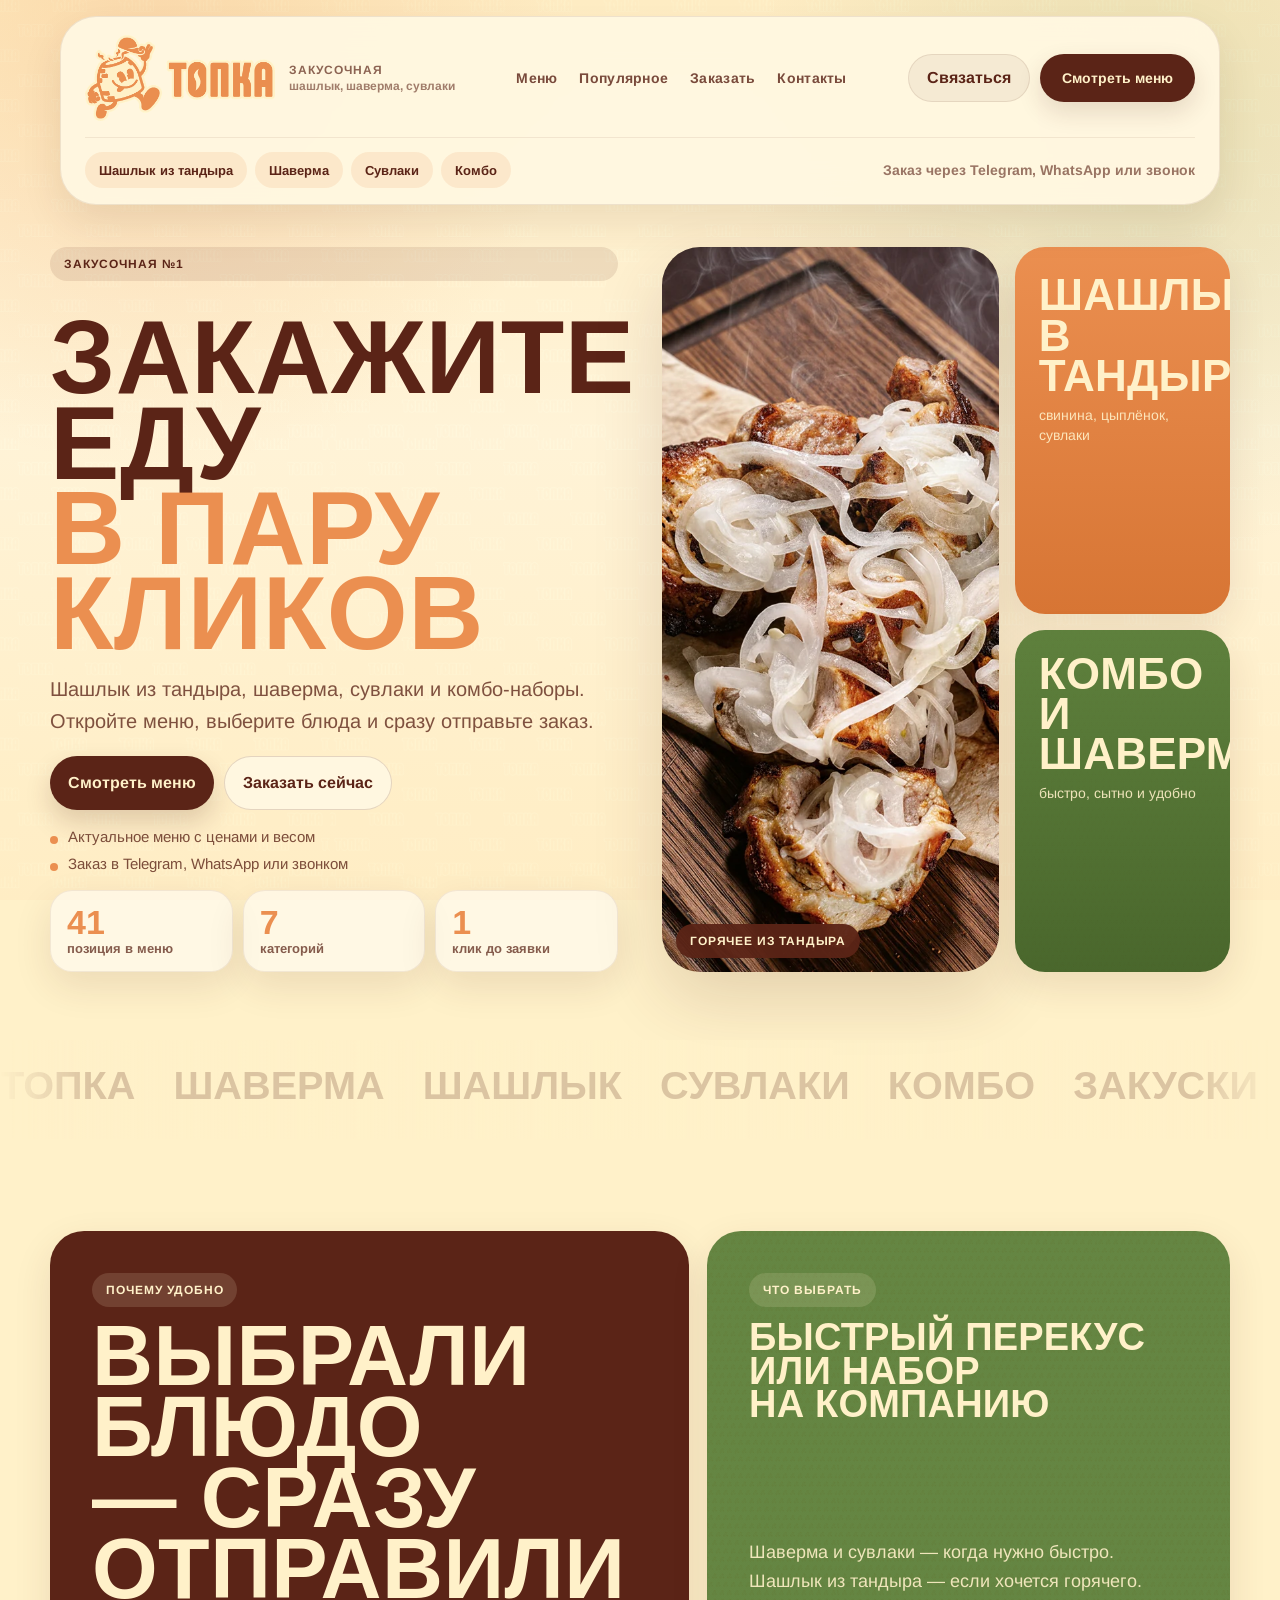
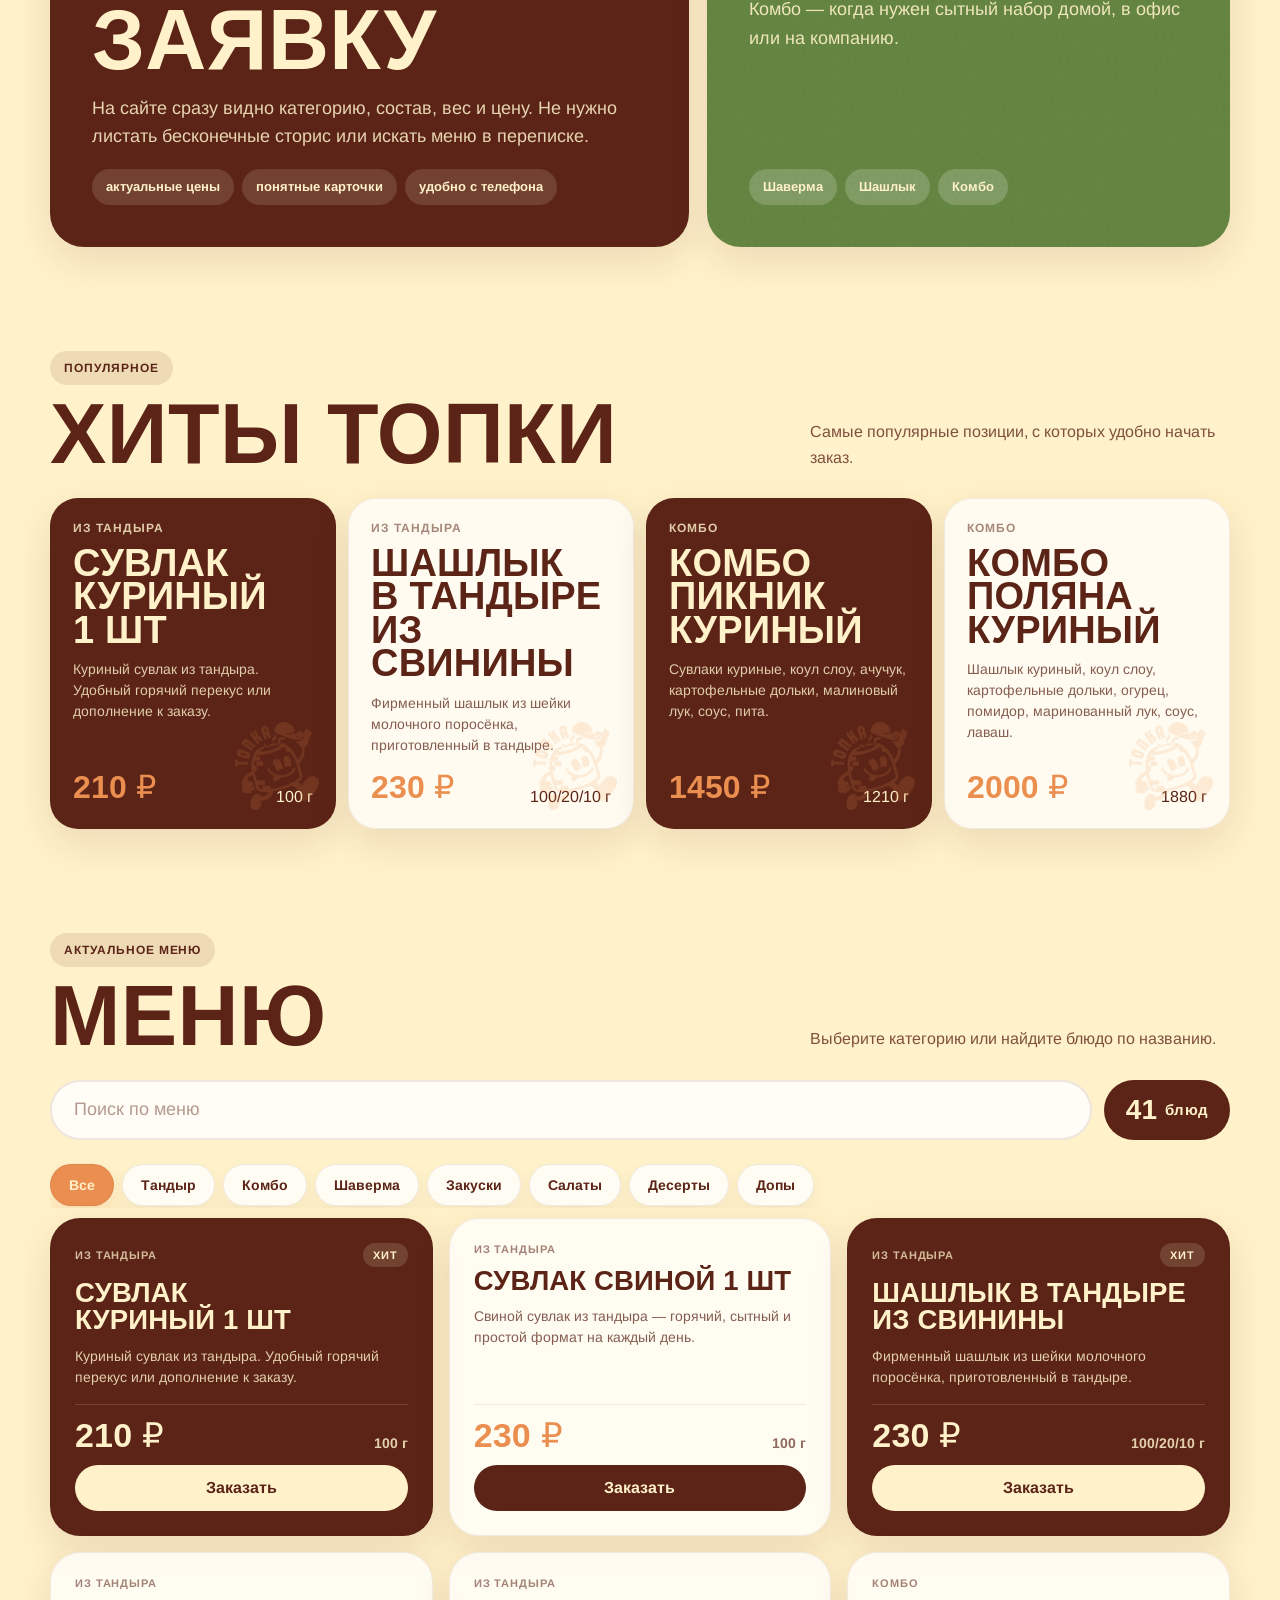
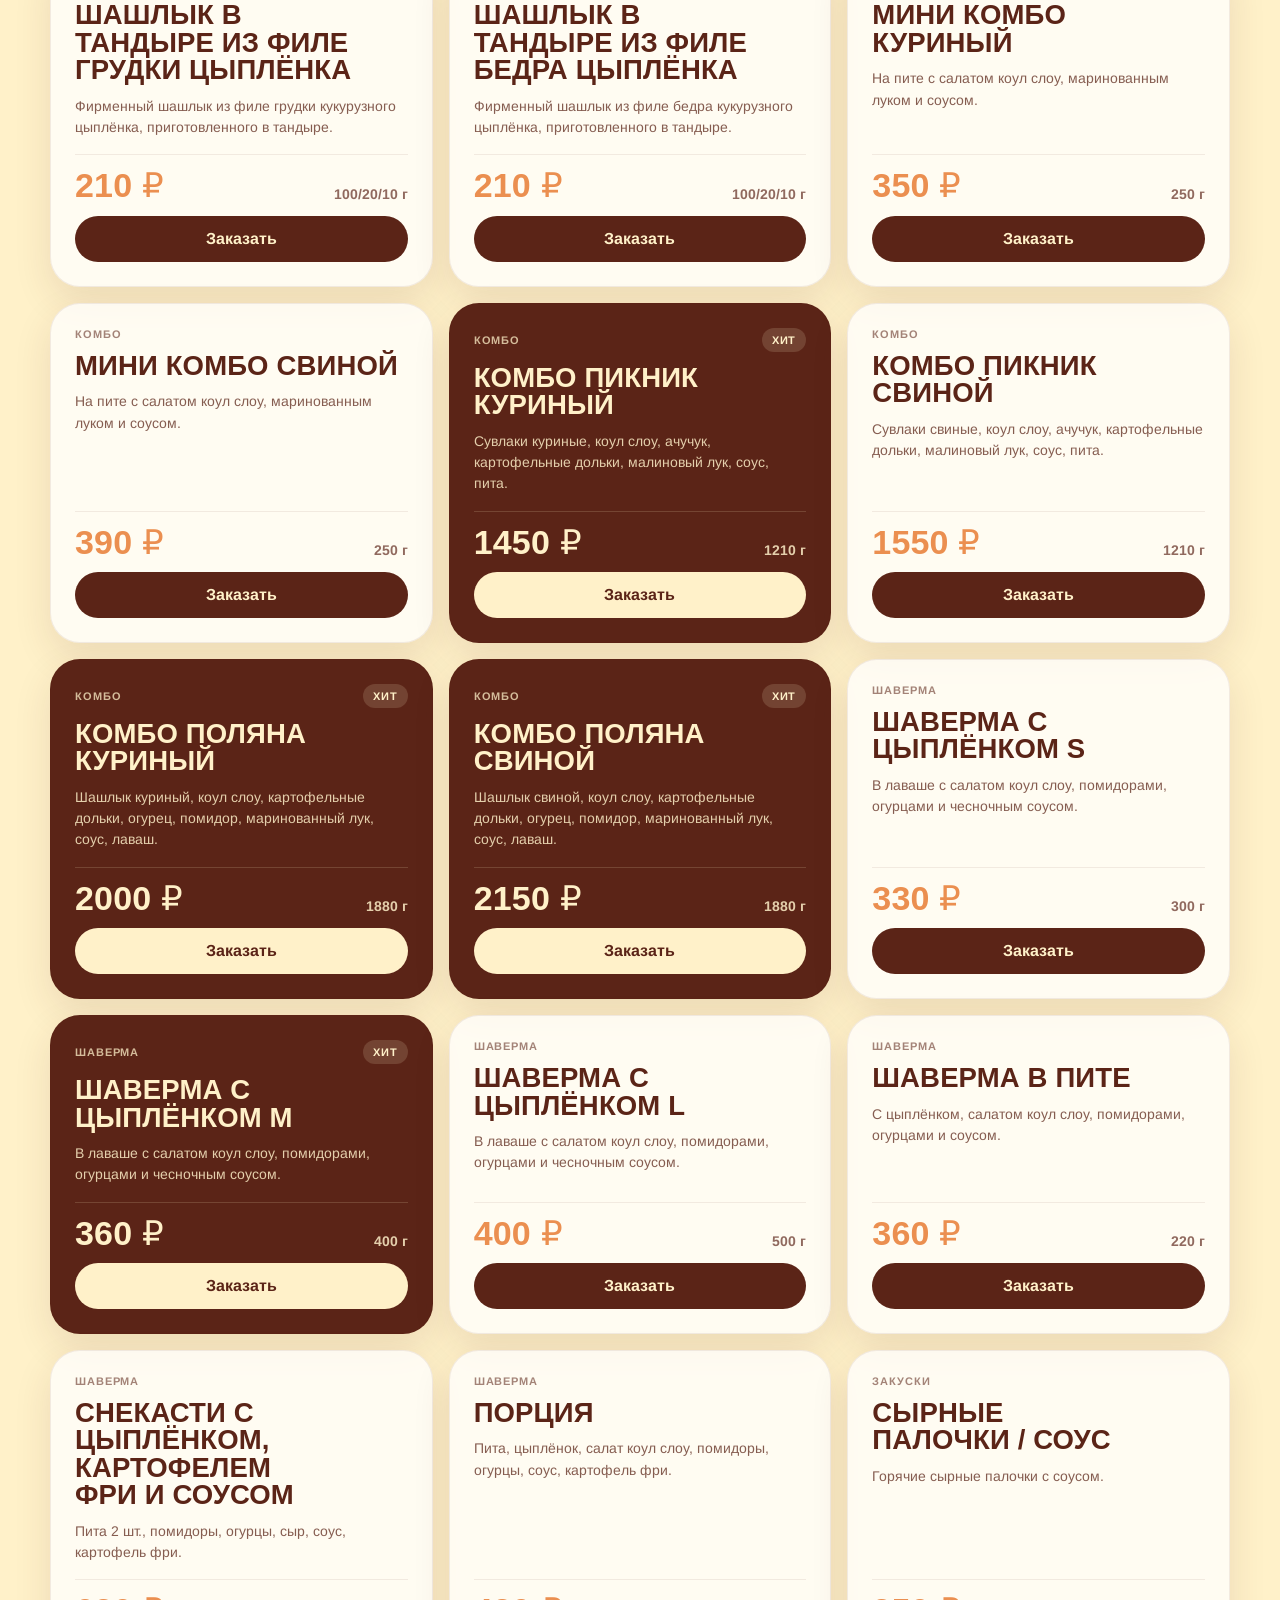
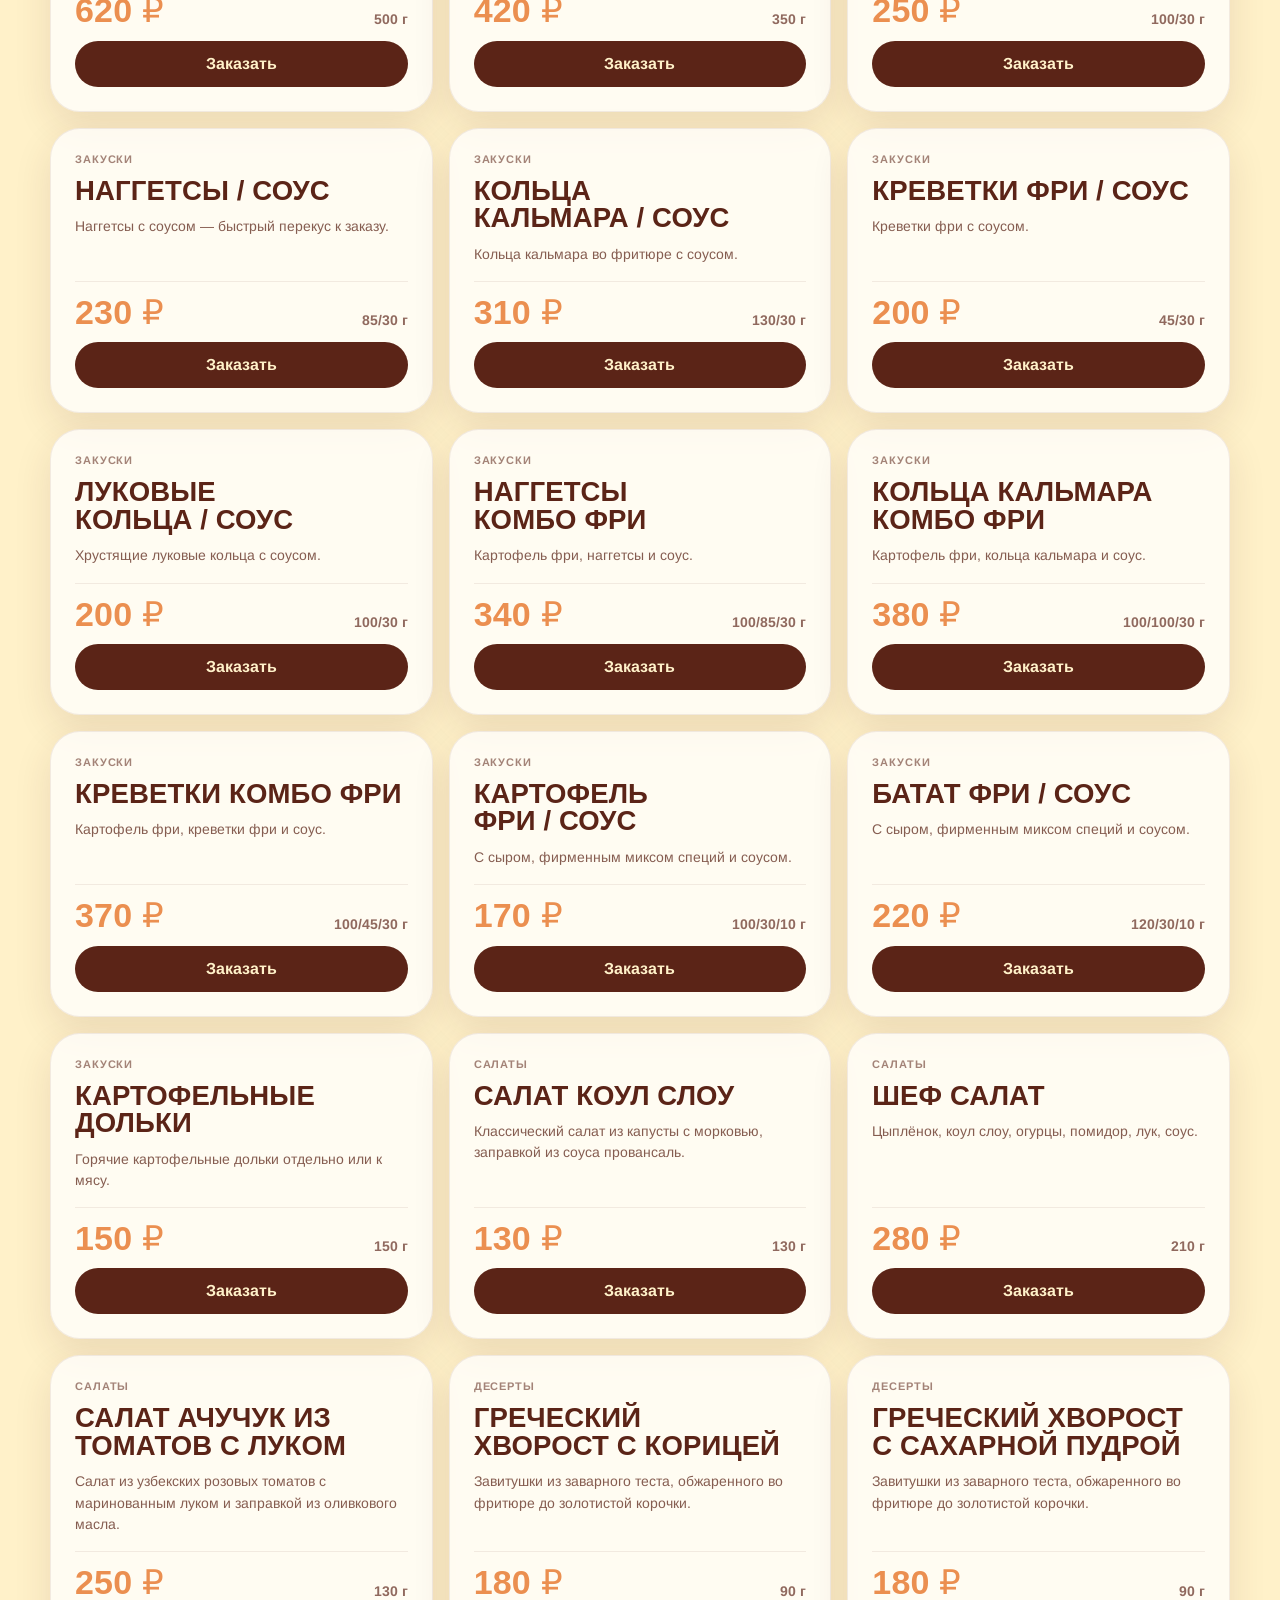
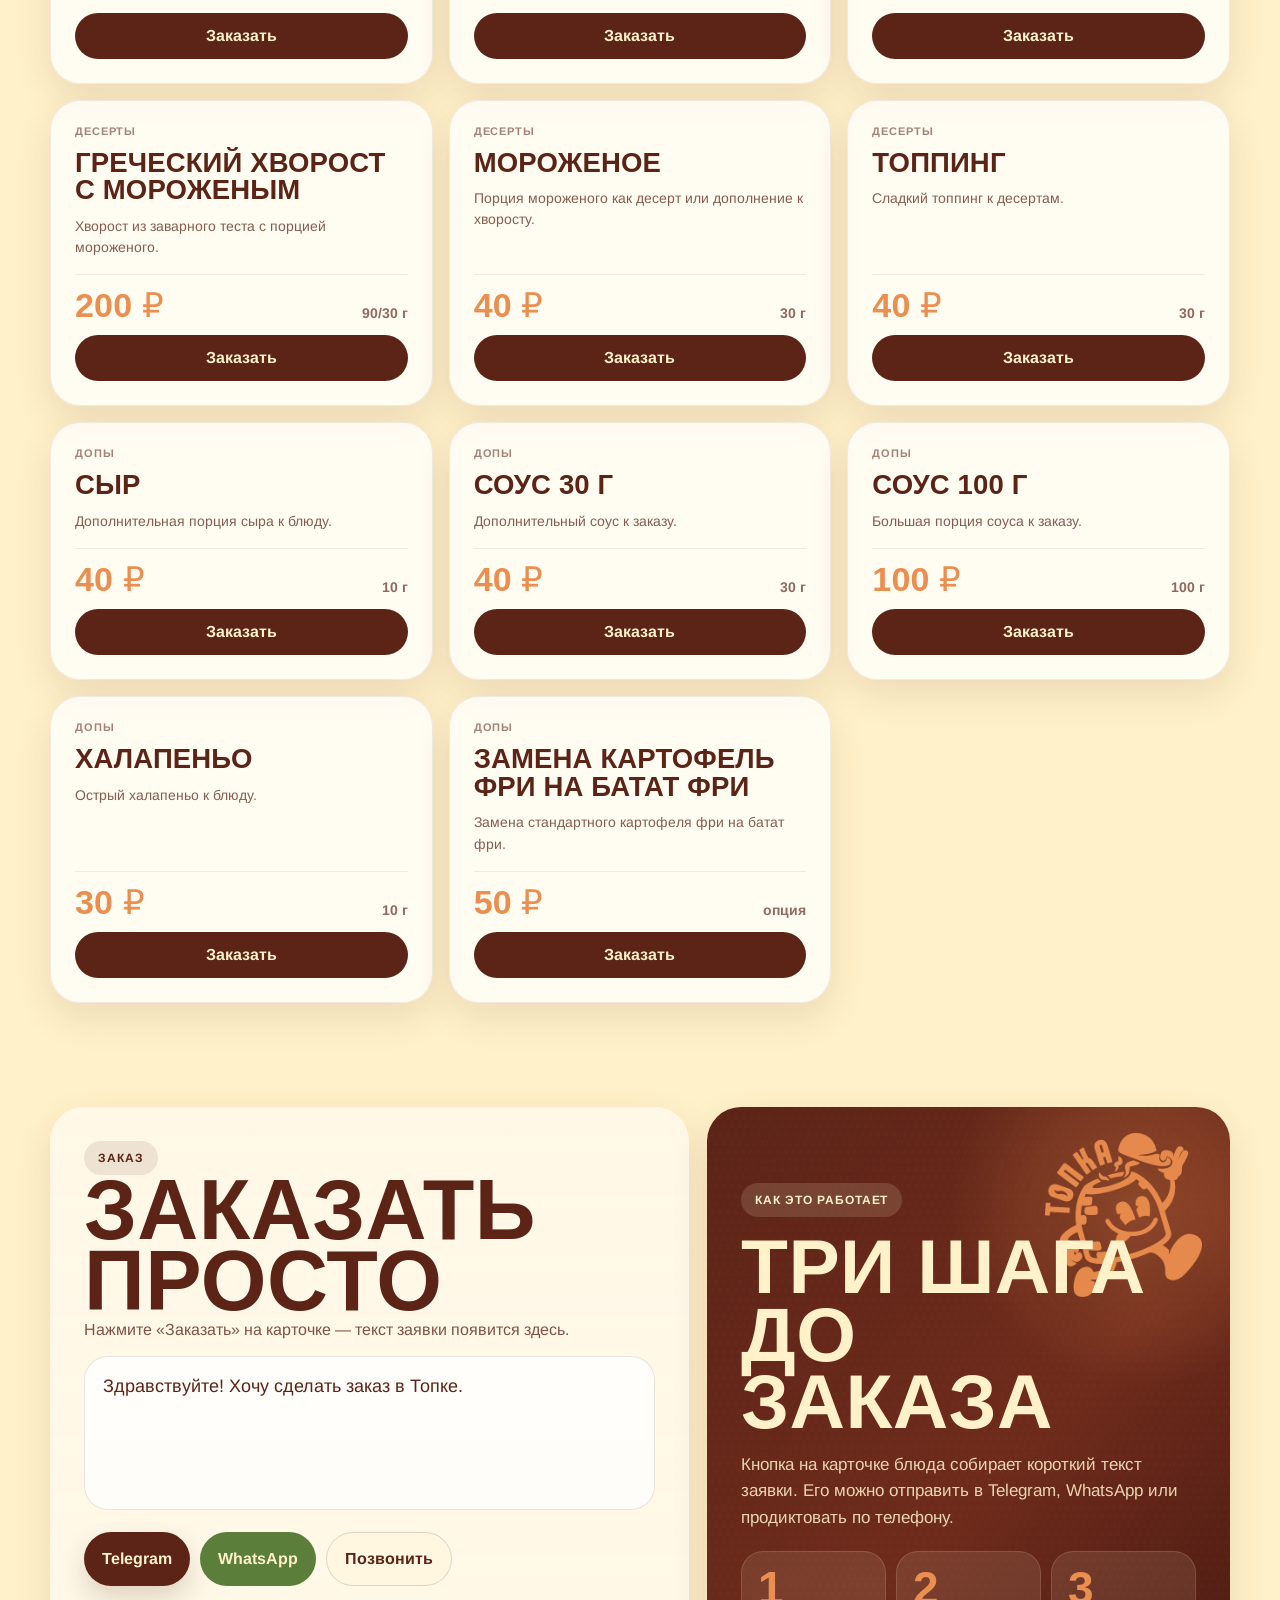
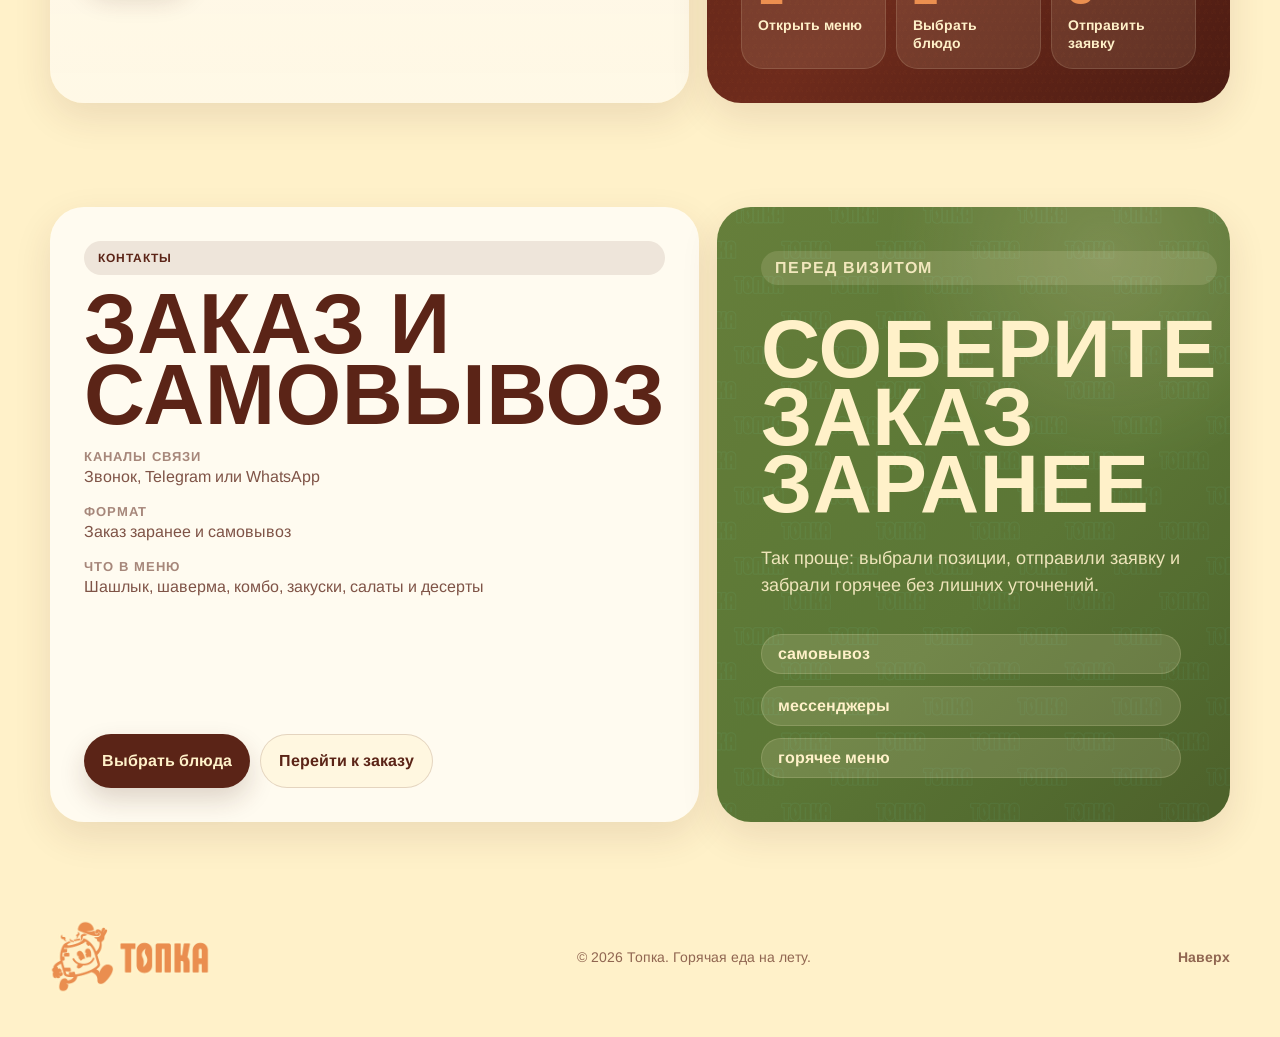
==== index.html @ d5085846 "Add files via upload" ====
<!doctype html>
<html lang="ru" class="no-js">
<head>
  <meta charset="utf-8" />
  <meta name="viewport" content="width=device-width, initial-scale=1" />
  <title>Топка — шашлык, шаверма и комбо</title>
  <meta name="description" content="Топка — закусочная с шашлыком из тандыра, сувлаками, шавермой, комбо-наборами, закусками, салатами и десертами." />
  <meta property="og:title" content="Топка — шашлык, шаверма и комбо" />
  <meta property="og:description" content="Шашлык из тандыра, сувлаки, шаверма, комбо и закуски. Смотрите меню и оформляйте заказ в пару кликов." />
  <meta property="og:image" content="assets/shashlik.webp" />
  <link rel="stylesheet" href="styles.css" />
  <script>document.documentElement.classList.replace('no-js','js');</script>
</head>
<body>
  <div class="page-bg" aria-hidden="true"></div>

  <header class="header" data-header>
    <div class="header__top">
      <a class="brand" href="#top" aria-label="Топка — на главную">
        <img src="assets/logo-horizontal.png" alt="Топка" />
        <div class="brand__meta">
          <span>закусочная</span>
          <small>шашлык, шаверма, сувлаки</small>
        </div>
      </a>
      <nav class="nav" aria-label="Основная навигация">
        <a href="#menu">Меню</a>
        <a href="#hits">Популярное</a>
        <a href="#order">Заказать</a>
        <a href="#contacts">Контакты</a>
      </nav>
      <div class="header__actions">
        <a class="header__ghost" href="#contacts">Связаться</a>
        <a class="header__cta" href="#menu">Смотреть меню</a>
      </div>
      <button class="burger" type="button" data-menu-toggle aria-label="Открыть меню">
        <span></span><span></span><span></span>
      </button>
    </div>
    <div class="header__bottom">
      <div class="header__chips" aria-label="Основные категории">
        <span>Шашлык из тандыра</span>
        <span>Шаверма</span>
        <span>Сувлаки</span>
        <span>Комбо</span>
      </div>
      <div class="header__note">Заказ через Telegram, WhatsApp или звонок</div>
    </div>
  </header>

  <main id="top">
    <section class="hero reveal">
      <div class="hero__copy">
        <span class="eyebrow">закусочная №1</span>
        <h1>Закажите еду<br><span>в пару кликов</span></h1>
        <p class="hero__lead">Шашлык из тандыра, шаверма, сувлаки и комбо-наборы. Откройте меню, выберите блюда и сразу отправьте заказ.</p>
        <div class="hero__actions">
          <a class="btn btn--dark" href="#menu">Смотреть меню</a>
          <a class="btn btn--light" href="#order">Заказать сейчас</a>
        </div>
        <ul class="hero__list" aria-label="Преимущества">
          <li>Актуальное меню с ценами и весом</li>
          <li>Заказ в Telegram, WhatsApp или звонком</li>
        </ul>
        <div class="hero__stats" aria-label="Преимущества">
          <div><b>41</b><span>позиция в меню</span></div>
          <div><b>7</b><span>категорий</span></div>
          <div><b>1</b><span>клик до заявки</span></div>
        </div>
      </div>

      <div class="hero__media" aria-hidden="true">
        <div class="hero__photo-card">
          <img src="assets/shashlik.webp" alt="Шашлык в тандыре" />
          <div class="hero__photo-badge">горячее из тандыра</div>
        </div>
        <div class="hero__mini-card hero__mini-card--orange">
          <strong>Шашлык<br>в тандыре</strong>
          <span>свинина, цыплёнок, сувлаки</span>
        </div>
        <div class="hero__mini-card hero__mini-card--green">
          <strong>Комбо<br>и шаверма</strong>
          <span>быстро, сытно и удобно</span>
        </div>
        
      </div>
    </section>

    <section class="marquee marquee--brand" aria-label="Фирменная строка">
      <div class="marquee__track">
        <span>ТОПКА</span><span>ШАВЕРМА</span><span>ШАШЛЫК</span><span>СУВЛАКИ</span><span>КОМБО</span><span>ЗАКУСКИ</span>
        <span>ТОПКА</span><span>ШАВЕРМА</span><span>ШАШЛЫК</span><span>СУВЛАКИ</span><span>КОМБО</span><span>ЗАКУСКИ</span>
        <span>ТОПКА</span><span>ШАВЕРМА</span><span>ШАШЛЫК</span><span>СУВЛАКИ</span><span>КОМБО</span><span>ЗАКУСКИ</span>
      </div>
    </section>

    <section class="section split reveal" id="about">
      <div class="panel panel--brown">
        <div>
          <span class="eyebrow eyebrow--cream">почему удобно</span>
          <h2>Выбрали блюдо — сразу отправили заявку</h2>
        </div>
        <p>На сайте сразу видно категорию, состав, вес и цену. Не нужно листать бесконечные сторис или искать меню в переписке.</p>
        <div class="mini-benefits mini-benefits--contrast">
          <span>актуальные цены</span>
          <span>понятные карточки</span>
          <span>удобно с телефона</span>
        </div>
      </div>
      <div class="panel panel--pattern">
        <div>
          <span class="eyebrow eyebrow--cream">что выбрать</span>
          <h3>Быстрый перекус или набор на компанию</h3>
        </div>
        <p>Шаверма и сувлаки — когда нужно быстро. Шашлык из тандыра — если хочется горячего. Комбо — когда нужен сытный набор домой, в офис или на компанию.</p>
        <div class="mini-benefits">
          <span>Шаверма</span>
          <span>Шашлык</span>
          <span>Комбо</span>
        </div>
      </div>
    </section>

    <section class="section hits reveal" id="hits">
      <div class="section-head">
        <div>
          <span class="eyebrow">популярное</span>
          <h2>Хиты Топки</h2>
        </div>
        <p>Самые популярные позиции, с которых удобно начать заказ.</p>
      </div>
      <div class="hit-grid" data-hit-grid>
        <div class="hit-skeleton">Загружаем хиты меню…</div>
      </div>
    </section>

    <section class="section menu-section reveal" id="menu">
      <div class="section-head section-head--menu">
        <div>
          <span class="eyebrow">актуальное меню</span>
          <h2>Меню</h2>
        </div>
        <p>Выберите категорию или найдите блюдо по названию.</p>
      </div>

      <div class="menu-tools">
        <div class="search-wrap">
          <input type="search" data-menu-search placeholder="Поиск по меню" autocomplete="off" />
        </div>
        <div class="menu-count"><span data-menu-count>0</span><small>блюд</small></div>
      </div>

      <div class="tabs-wrap">
        <div class="category-tabs" data-category-tabs aria-label="Категории меню">
          <button class="tab is-active" type="button" data-filter="all">Все</button>
        </div>
      </div>

      <div class="menu-status" data-menu-status>Меню загружается…</div>
      <div class="menu-grid" data-menu-grid></div>
    </section>

    <section class="section order reveal" id="order">
      <div class="order__content">
        <span class="eyebrow">заказ</span>
        <h2>Заказать просто</h2>
        <p data-order-text>Нажмите «Заказать» на карточке — текст заявки появится здесь.</p>
        <textarea class="order__message" data-order-message readonly>Здравствуйте! Хочу сделать заказ в Топке.</textarea>
        <div class="order__actions">
          <a class="btn btn--dark" data-tg-link href="#contacts">Telegram</a>
          <a class="btn btn--green" data-wa-link href="#contacts">WhatsApp</a>
          <a class="btn btn--light" href="#contacts">Позвонить</a>
        </div>
      </div>
      <div class="order__card order__card--new">
        <img class="order__mascot" src="assets/logo-mark.png" alt="Топка" />
        <div class="order__card-body">
          <span class="eyebrow eyebrow--cream">как это работает</span>
          <h3>Три шага<br>до заказа</h3>
          <p>Кнопка на карточке блюда собирает короткий текст заявки. Его можно отправить в Telegram, WhatsApp или продиктовать по телефону.</p>
        </div>
        <div class="order-steps">
          <div><b>1</b><span>Открыть меню</span></div>
          <div><b>2</b><span>Выбрать блюдо</span></div>
          <div><b>3</b><span>Отправить заявку</span></div>
        </div>
      </div>
    </section>

    <section class="section contacts reveal" id="contacts">
      <div class="contacts__info">
        <span class="eyebrow">контакты</span>
        <h2>Заказ и самовывоз</h2>
        <dl>
          <div><dt>Каналы связи</dt><dd>Звонок, Telegram или WhatsApp</dd></div>
          <div><dt>Формат</dt><dd>Заказ заранее и самовывоз</dd></div>
          <div><dt>Что в меню</dt><dd>Шашлык, шаверма, комбо, закуски, салаты и десерты</dd></div>
        </dl>
        <div class="contacts__buttons">
          <a class="btn btn--dark" href="#menu">Выбрать блюда</a>
          <a class="btn btn--light" href="#order">Перейти к заказу</a>
        </div>
      </div>
      <div class="map-card map-card--new">
        <img src="assets/pattern-word.png" alt="" aria-hidden="true" />
        <div class="map-card__content">
          <span class="eyebrow eyebrow--cream">перед визитом</span>
          <strong>Соберите заказ заранее</strong>
          <p>Так проще: выбрали позиции, отправили заявку и забрали горячее без лишних уточнений.</p>
          <div class="map-card__chips">
            <span>самовывоз</span>
            <span>мессенджеры</span>
            <span>горячее меню</span>
          </div>
        </div>
      </div>
    </section>
  </main>

  <footer class="footer">
    <img src="assets/logo-horizontal.png" alt="Топка" />
    <p>© 2026 Топка. Горячая еда на лету.</p>
    <a href="#top">Наверх</a>
  </footer>

  <a class="floating-order" href="#menu">Смотреть меню</a>
  <button class="scroll-top" type="button" data-scroll-top aria-label="Наверх">↑</button>

  <script src="menu-data.js"></script>
  <script src="app.js"></script>
</body>
</html>
---- styles.css ----
@font-face{
  font-family:'Phenomena';
  src:url('assets/fonts/Phenomena-Thin.ttf') format('truetype');
  font-weight:100;
  font-style:normal;
  font-display:swap;
}
@font-face{
  font-family:'Phenomena';
  src:url('assets/fonts/Phenomena-ExtraLight.ttf') format('truetype');
  font-weight:200;
  font-style:normal;
  font-display:swap;
}
@font-face{
  font-family:'Phenomena';
  src:url('assets/fonts/Phenomena-Light.ttf') format('truetype');
  font-weight:300;
  font-style:normal;
  font-display:swap;
}
@font-face{
  font-family:'Phenomena';
  src:url('assets/fonts/Phenomena-Regular.ttf') format('truetype');
  font-weight:400;
  font-style:normal;
  font-display:swap;
}
@font-face{
  font-family:'Phenomena';
  src:url('assets/fonts/Phenomena-Bold.ttf') format('truetype');
  font-weight:700;
  font-style:normal;
  font-display:swap;
}
@font-face{
  font-family:'Phenomena';
  src:url('assets/fonts/Phenomena-ExtraBold.ttf') format('truetype');
  font-weight:800;
  font-style:normal;
  font-display:swap;
}
@font-face{
  font-family:'Phenomena';
  src:url('assets/fonts/Phenomena-Black.ttf') format('truetype');
  font-weight:900;
  font-style:normal;
  font-display:swap;
}

@font-face{
  font-family:'Arimo';
  src:url('assets/fonts/Arimo-VariableFont_wght.ttf') format('truetype');
  font-weight:400 900;
  font-style:normal;
  font-display:swap;
}
@font-face{
  font-family:'Arimo';
  src:url('assets/fonts/Arimo-Italic-VariableFont_wght.ttf') format('truetype');
  font-weight:400 900;
  font-style:italic;
  font-display:swap;
}
@font-face{
  font-family:'Arimo';
  src:url('assets/fonts/Arimo-Regular.ttf') format('truetype');
  font-weight:400;
  font-style:normal;
  font-display:swap;
}
@font-face{
  font-family:'Arimo';
  src:url('assets/fonts/Arimo-Italic.ttf') format('truetype');
  font-weight:400;
  font-style:italic;
  font-display:swap;
}
@font-face{
  font-family:'Arimo';
  src:url('assets/fonts/Arimo-Medium.ttf') format('truetype');
  font-weight:500;
  font-style:normal;
  font-display:swap;
}
@font-face{
  font-family:'Arimo';
  src:url('assets/fonts/Arimo-MediumItalic.ttf') format('truetype');
  font-weight:500;
  font-style:italic;
  font-display:swap;
}
@font-face{
  font-family:'Arimo';
  src:url('assets/fonts/Arimo-SemiBold.ttf') format('truetype');
  font-weight:600;
  font-style:normal;
  font-display:swap;
}
@font-face{
  font-family:'Arimo';
  src:url('assets/fonts/Arimo-SemiBoldItalic.ttf') format('truetype');
  font-weight:600;
  font-style:italic;
  font-display:swap;
}
@font-face{
  font-family:'Arimo';
  src:url('assets/fonts/Arimo-Bold.ttf') format('truetype');
  font-weight:700 900;
  font-style:normal;
  font-display:swap;
}
@font-face{
  font-family:'Arimo';
  src:url('assets/fonts/Arimo-BoldItalic.ttf') format('truetype');
  font-weight:700 900;
  font-style:italic;
  font-display:swap;
}

:root{
  --orange:#EB8F50;
  --orange-2:#f3aa6a;
  --cream:#FFF1C9;
  --cream-2:#fff7e0;
  --beige:#EFD7A6;
  --green:#5B7E3A;
  --green-dark:#47652d;
  --brown:#5B2417;
  --brown-soft:#74301f;
  --ink:#2d140d;
  --white:#fff;
  --shadow:0 26px 70px rgba(79,35,24,.16);
  --shadow-soft:0 14px 38px rgba(79,35,24,.11);
  --radius-xl:36px;
  --radius-lg:28px;
  --radius-md:20px;
  --font-head:'Phenomena','Arial Narrow',Arial,sans-serif;
  --font-body:'Arimo',Arial,sans-serif;
  --container:min(1180px,calc(100% - 28px));
  --header-height:74px;
}


*{box-sizing:border-box}
html{scroll-behavior:smooth;scroll-padding-top:calc(var(--header-height) + 26px);-webkit-text-size-adjust:100%}
body{margin:0;min-width:320px;font-family:var(--font-body);color:var(--brown);background:var(--cream);overflow-x:hidden}
a{color:inherit;text-decoration:none}
img{display:block;max-width:100%}
button,input,textarea{font:inherit}
button{cursor:pointer}

.page-bg{position:fixed;inset:0;z-index:-3;background:radial-gradient(circle at 12% 5%,rgba(235,143,80,.22),transparent 30%),radial-gradient(circle at 90% 16%,rgba(91,126,58,.14),transparent 30%),linear-gradient(180deg,var(--cream),#fff7dd 48%,var(--cream))}
.page-bg:after{content:"";position:absolute;inset:0;background:url('assets/pattern-word.png') top center/620px auto;opacity:.04}

*{scrollbar-width:thin;scrollbar-color:rgba(91,36,23,.25) transparent}
*::-webkit-scrollbar{height:8px;width:8px}
*::-webkit-scrollbar-thumb{background:rgba(91,36,23,.22);border-radius:999px}

.header,.hero,.section,.marquee{width:var(--container);margin:0 auto}
.section{padding:56px 0}.section + .section{padding-top:34px}
.js .reveal{opacity:0;transform:translateY(18px);transition:opacity .55s ease,transform .55s ease}.js .reveal.is-visible{opacity:1;transform:none}

.eyebrow{display:inline-flex;align-items:center;min-height:34px;padding:0 14px;border-radius:999px;background:rgba(91,36,23,.10);font-size:12px;font-weight:900;text-transform:uppercase;letter-spacing:.08em;color:var(--brown)}
.eyebrow--cream{background:rgba(255,241,201,.14);color:var(--cream)}
h1,h2,h3{margin:0;font-family:var(--font-head);line-height:.94;letter-spacing:-.02em;text-transform:uppercase;text-wrap:balance}
h1{margin-top:16px;font-size:clamp(46px,14vw,76px);color:var(--brown)}
h1 span{color:var(--orange)}
h2{font-size:clamp(38px,12vw,62px)}
h3{font-size:clamp(26px,8vw,38px)}
p{line-height:1.58;margin:0}.hero__lead,.section-head p,.panel p,.order p,.contacts dd{font-size:16px;color:rgba(91,36,23,.78)}

.header{position:sticky;top:10px;z-index:70;min-height:68px;margin-top:12px;padding:10px 12px 10px 16px;display:flex;align-items:center;gap:14px;border:1px solid rgba(91,36,23,.12);border-radius:999px;background:rgba(255,247,224,.96);backdrop-filter:blur(18px);box-shadow:0 16px 44px rgba(79,35,24,.10)}
.brand{width:144px;flex:0 0 auto}.brand img{width:100%}
.nav,.header__cta{display:none}
.burger{display:block;width:46px;height:46px;margin-left:auto;border:0;border-radius:50%;background:var(--brown);padding:13px}.burger span{display:block;height:2px;margin:5px 0;background:var(--cream);border-radius:8px;transition:.2s ease}
.header.is-open{border-radius:26px;align-items:flex-start;flex-wrap:wrap;padding-bottom:14px}.header.is-open .nav{display:grid;order:3;width:100%;padding:8px 2px 4px;gap:8px}.header.is-open .nav a{font-size:16px;font-weight:900;padding:8px 10px;border-radius:12px}.header.is-open .header__cta{display:flex;order:2;width:100%;justify-content:center}

.hero{display:grid;grid-template-columns:1fr;gap:24px;align-items:center;padding:40px 0 44px}
.hero__copy{display:flex;flex-direction:column;gap:18px}
.hero__lead{max-width:640px;font-size:18px}
.hero__actions{display:grid;grid-template-columns:1fr;gap:10px}
.btn{display:inline-flex;align-items:center;justify-content:center;min-height:54px;padding:15px 18px;border-radius:999px;font-weight:900;text-align:center;transition:transform .18s ease,box-shadow .18s ease,background .18s ease}.btn:hover{transform:translateY(-2px)}
.btn--dark{background:var(--brown);color:var(--cream);box-shadow:0 12px 26px rgba(79,35,24,.18)}.btn--light{background:var(--cream-2);color:var(--brown);border:1px solid rgba(91,36,23,.16)}.btn--green{background:var(--green);color:var(--cream)}
.hero__list{display:grid;gap:10px;padding:0;margin:0;list-style:none;max-width:520px}.hero__list li{position:relative;padding-left:18px;font-size:15px;color:rgba(91,36,23,.8)}.hero__list li:before{content:"";position:absolute;left:0;top:.55em;width:8px;height:8px;border-radius:50%;background:var(--orange)}
.hero__stats{display:grid;grid-template-columns:1fr;gap:10px;max-width:760px}.hero__stats div{display:flex;align-items:center;gap:12px;padding:14px 16px;border-radius:22px;background:rgba(255,255,255,.5);border:1px solid rgba(91,36,23,.08);box-shadow:var(--shadow-soft)}.hero__stats b{display:block;font-family:var(--font-head);font-size:34px;line-height:1;color:var(--orange)}.hero__stats span{font-size:13px;font-weight:900;color:rgba(91,36,23,.74)}

.hero__media{position:relative;display:grid;gap:12px;align-self:stretch}
.hero__photo-card{position:relative;overflow:hidden;border-radius:32px;box-shadow:var(--shadow);background:#d8c29f}
.hero__photo-card img{width:100%;height:320px;object-fit:cover}
.hero__photo-badge{position:absolute;left:14px;bottom:14px;padding:10px 14px;border-radius:999px;background:rgba(91,36,23,.95);color:var(--cream);font-size:12px;font-weight:900;letter-spacing:.07em;text-transform:uppercase}
.hero__mini-card{padding:18px 18px 16px;border-radius:26px;color:var(--cream);box-shadow:var(--shadow-soft);position:relative;overflow:hidden}
.hero__mini-card strong{display:block;font-family:var(--font-head);font-size:34px;line-height:.92;letter-spacing:-.015em;text-transform:uppercase;margin-bottom:8px}
.hero__mini-card span{display:block;font-size:14px;line-height:1.45;color:rgba(255,241,201,.9)}
.hero__mini-card--orange{background:linear-gradient(180deg,var(--orange),#d77534)}
.hero__mini-card--orange:after{content:'';position:absolute;right:14px;top:14px;width:88px;height:88px;border-radius:24px;background:rgba(255,241,201,.9);background-image:url('assets/logo-mark.png');background-repeat:no-repeat;background-position:center;background-size:72px auto;opacity:.95}
.hero__mini-card--green{background:linear-gradient(180deg,var(--green),var(--green-dark));background-image:linear-gradient(180deg,rgba(91,126,58,.98),rgba(70,100,41,.98)),url('assets/pattern-mascot.png');background-size:auto,110px auto;background-blend-mode:normal,soft-light}

.marquee{overflow:hidden;padding:6px 0 8px}.marquee--soft{mask-image:linear-gradient(90deg,transparent 0,black 8%,black 92%,transparent 100%)}.marquee__track{display:flex;gap:26px;min-width:max-content;animation:marquee 28s linear infinite}.marquee span{font-family:var(--font-head);font-size:24px;text-transform:uppercase;color:rgba(91,36,23,.20)}@keyframes marquee{from{transform:translateX(0)}to{transform:translateX(-50%)}}

.split,.order,.contacts{display:grid;gap:14px}.panel,.order__content,.order__card,.contacts__info,.map-card{padding:26px;border-radius:30px;box-shadow:var(--shadow-soft)}
.panel{display:flex;flex-direction:column;justify-content:space-between;gap:18px}.panel h2,.panel h3{margin-top:14px}
.panel--brown{background:var(--brown);color:var(--cream)}.panel--brown p{color:rgba(255,241,201,.86)}
.panel--pattern{background:linear-gradient(180deg,rgba(91,126,58,.94),rgba(91,126,58,.94)),url('assets/pattern-mascot.png') top left/130px auto;color:var(--cream)}.panel--pattern p{color:rgba(255,241,201,.9)}
.mini-benefits{display:flex;flex-wrap:wrap;gap:8px}.mini-benefits span{display:inline-flex;align-items:center;min-height:36px;padding:0 14px;border-radius:999px;background:rgba(255,255,255,.18);font-size:13px;font-weight:900}.mini-benefits--contrast span{background:rgba(255,241,201,.14);color:var(--cream)}

.section-head{display:grid;gap:14px;margin-bottom:22px}.section-head h2{margin-top:14px}.section-head--menu{padding:0}
.hits .section-head p{max-width:460px}
.hit-grid{display:grid;grid-template-columns:1fr;gap:12px}.hit-card{position:relative;display:flex;flex-direction:column;gap:12px;min-height:250px;padding:22px;border-radius:28px;background:rgba(255,255,255,.72);border:1px solid rgba(91,36,23,.08);box-shadow:var(--shadow-soft);overflow:hidden}.hit-card:nth-child(odd){background:var(--brown);color:var(--cream)}.hit-card:nth-child(odd) p,.hit-card:nth-child(odd) .hit-card__label{color:rgba(255,241,201,.82)}.hit-card h3{font-size:clamp(28px,8vw,38px)}.hit-card p{font-size:14px;line-height:1.5;color:rgba(91,36,23,.74)}.hit-card__label{font-size:12px;font-weight:900;text-transform:uppercase;letter-spacing:.08em;color:rgba(91,36,23,.54)}.hit-card img{position:absolute;right:16px;bottom:18px;width:84px;opacity:.16}.hit-card__meta{display:flex;align-items:flex-end;justify-content:space-between;gap:12px;margin-top:auto}.hit-card__meta strong{font-family:var(--font-head);font-size:32px;color:var(--orange)}.hit-skeleton{padding:24px;border-radius:24px;background:rgba(255,255,255,.6);font-weight:900}

.menu-section{padding-top:44px}
.menu-tools{display:grid;grid-template-columns:1fr;gap:12px;align-items:center;margin-bottom:14px}
.search-wrap input{width:100%;height:60px;padding:0 22px;border:2px solid rgba(91,36,23,.10);border-radius:999px;background:rgba(255,255,255,.82);color:var(--brown);outline:none;font-size:18px}
.search-wrap input::placeholder{color:rgba(91,36,23,.46)}.search-wrap input:focus{border-color:var(--orange);box-shadow:0 0 0 5px rgba(235,143,80,.12)}
.menu-count{height:60px;padding:0 18px;display:flex;align-items:center;justify-content:center;gap:8px;border-radius:999px;background:var(--brown);color:var(--cream);font-weight:900;white-space:nowrap;justify-self:start;min-width:126px}.menu-count span{font-family:var(--font-head);font-size:28px;line-height:1}.menu-count small{font-size:15px;letter-spacing:.02em}
.tabs-wrap{position:sticky;top:calc(var(--header-height) + 18px);z-index:50;padding:8px 0 10px;background:linear-gradient(180deg,rgba(255,241,201,.98),rgba(255,241,201,.90),rgba(255,241,201,0))}
.category-tabs{display:flex;gap:8px;overflow-x:auto;padding:2px 0 2px;scrollbar-width:none}.category-tabs::-webkit-scrollbar{display:none}
.tab{flex:0 0 auto;min-height:42px;padding:0 18px;border:1px solid rgba(91,36,23,.09);border-radius:999px;background:rgba(255,255,255,.78);color:var(--brown);font-size:14px;font-weight:900;box-shadow:0 8px 18px rgba(79,35,24,.05)}.tab.is-active{background:var(--orange);color:var(--cream);box-shadow:0 10px 22px rgba(235,143,80,.2)}
.menu-status{display:none;margin:14px 0;padding:16px;border-radius:18px;background:rgba(255,255,255,.6);font-weight:900}.menu-status.is-visible{display:block}
.menu-grid{display:grid;grid-template-columns:1fr;gap:12px}
.menu-card{width:100%;min-width:0;opacity:0;transform:translateY(12px);animation:cardIn .38s ease forwards;display:flex;flex-direction:column;padding:18px;border-radius:24px;background:rgba(255,255,255,.76);border:1px solid rgba(91,36,23,.08);box-shadow:var(--shadow-soft)}
.menu-card__top{display:flex;justify-content:space-between;gap:10px;align-items:center;margin-bottom:12px}.menu-card__top span,.menu-card__top em{font-size:11px;font-style:normal;font-weight:900;text-transform:uppercase;letter-spacing:.08em}.menu-card__top span{color:rgba(91,36,23,.56)}.menu-card__top em{padding:6px 10px;border-radius:999px;background:rgba(91,36,23,.10);color:var(--brown)}
.menu-card h3{font-size:clamp(20px,5.8vw,31px);line-height:1;letter-spacing:-.015em;overflow-wrap:anywhere;hyphens:auto;text-wrap:balance}
.menu-card p{margin:12px 0 16px;font-size:14px;line-height:1.52;color:rgba(91,36,23,.74);display:block;min-height:auto;overflow:visible}
.menu-card__meta{margin-top:auto;padding-top:14px;border-top:1px solid rgba(91,36,23,.08);display:grid;grid-template-columns:minmax(0,1fr) auto;align-items:end;gap:10px}
.menu-card__meta strong{font-family:var(--font-head);font-size:32px;line-height:.95;color:var(--orange);white-space:nowrap;order:1}.menu-card__meta span{font-weight:900;font-size:14px;color:rgba(91,36,23,.68);justify-self:end;text-align:right;order:2}
.menu-card__order{margin-top:14px;min-height:46px;display:flex;align-items:center;justify-content:center;border-radius:999px;background:var(--brown);color:var(--cream);font-weight:900}
.menu-card.is-hot{background:var(--brown);color:var(--cream)}.menu-card.is-hot p{color:rgba(255,241,201,.84)}.menu-card.is-hot .menu-card__top span{color:rgba(255,241,201,.74)}.menu-card.is-hot .menu-card__top em{background:rgba(255,241,201,.15);color:var(--cream)}.menu-card.is-hot .menu-card__meta{border-top-color:rgba(255,241,201,.16)}.menu-card.is-hot .menu-card__meta strong{color:var(--cream)}.menu-card.is-hot .menu-card__meta span{color:rgba(255,241,201,.84)}.menu-card.is-hot .menu-card__order{background:var(--cream);color:var(--brown)}
@keyframes cardIn{to{opacity:1;transform:none}}

.order__content{background:linear-gradient(180deg,#fff8e7,rgba(255,248,231,.96))}.order__card{background:var(--brown);color:var(--cream);display:flex;flex-direction:column;justify-content:space-between;gap:20px}.order__card img{width:184px}.order__card ol{margin:0;padding-left:18px;display:grid;gap:12px}.order__message{width:100%;min-height:140px;margin-top:14px;padding:16px 18px;border:1px solid rgba(91,36,23,.12);border-radius:24px;resize:none;background:rgba(255,255,255,.78);color:var(--brown)}.order__actions{display:grid;grid-template-columns:1fr;gap:10px;margin-top:18px}

.contacts__info{background:rgba(255,255,255,.72)}.contacts__info h2{margin:14px 0 18px}.contacts dl{display:grid;gap:14px;margin:0}.contacts dt{margin-bottom:4px;font-size:13px;font-weight:900;text-transform:uppercase;letter-spacing:.08em;color:rgba(91,36,23,.54)}.contacts dd{margin:0}
.map-card{position:relative;overflow:hidden;display:flex;align-items:flex-end;min-height:250px;background:linear-gradient(180deg,rgba(91,126,58,.96),rgba(75,106,45,.96));color:var(--cream)}.map-card img{position:absolute;inset:0;width:100%;height:100%;object-fit:cover;opacity:.08}.map-card div{position:relative;display:grid;gap:12px;max-width:420px}.map-card strong{font-family:var(--font-head);font-size:clamp(42px,10vw,64px);line-height:.92;text-transform:uppercase;letter-spacing:-.015em}.map-card span{font-size:16px;line-height:1.55;color:rgba(255,241,201,.9)}

.footer{width:var(--container);margin:0 auto;padding:28px 0 110px;color:rgba(91,36,23,.68);font-size:14px}.footer img{width:160px;margin-bottom:10px}.footer p{margin:0 0 10px}.footer a{font-weight:900}
.floating-order{position:fixed;left:14px;right:14px;bottom:14px;z-index:45;display:flex;align-items:center;justify-content:center;min-height:54px;border-radius:999px;background:var(--brown);color:var(--cream);font-weight:900;box-shadow:0 18px 30px rgba(79,35,24,.22)}
.scroll-top{position:fixed;right:14px;bottom:82px;z-index:45;width:48px;height:48px;border:0;border-radius:50%;background:var(--orange);color:var(--cream);font-size:20px;box-shadow:0 18px 30px rgba(235,143,80,.24);opacity:0;pointer-events:none;transform:translateY(12px);transition:.2s ease}.scroll-top.is-visible{opacity:1;pointer-events:auto;transform:none}

@media (min-width:520px){
  .hero__actions,.order__actions{display:flex;flex-wrap:wrap}.btn{width:auto}
  .hero__stats{grid-template-columns:repeat(3,1fr)}.hero__stats div{display:block}
  .menu-tools{grid-template-columns:minmax(0,1fr) auto}.menu-count{justify-self:stretch}
  .menu-grid{grid-template-columns:repeat(2,minmax(0,1fr));gap:14px}
  .hit-grid{grid-template-columns:repeat(2,minmax(0,1fr))}
  .footer{display:flex;align-items:center;justify-content:space-between;gap:18px}.footer img{margin-bottom:0}.footer p{margin:0}
}

@media (min-width:760px){
  :root{--header-height:74px}
  .header{min-height:74px;padding:12px 14px 12px 18px}.brand{width:184px}
  .section{padding:70px 0}.hero{padding:54px 0 58px}
  .hero__media{grid-template-columns:1.1fr .9fr;grid-template-areas:'photo orange' 'photo green';align-items:stretch}.hero__photo-card{grid-area:photo}.hero__photo-card img{height:100%}.hero__mini-card--orange{grid-area:orange}.hero__mini-card--green{grid-area:green}
  .section-head{display:grid;grid-template-columns:minmax(0,1fr) minmax(280px,420px);align-items:end;gap:24px;margin-bottom:28px}.section-head p{margin:0}
  .split,.order,.contacts{gap:18px}.panel,.order__content,.order__card,.contacts__info,.map-card{padding:34px;border-radius:34px}
  .menu-section{padding-top:64px}.menu-card{padding:22px;border-radius:28px}.menu-card h3{font-size:clamp(23px,3vw,33px)}.menu-card__meta strong{font-size:34px}.floating-order{display:none}.scroll-top{bottom:18px;right:18px;width:54px;height:54px}
}

@media (min-width:980px){
  :root{--header-height:78px}
  .nav{margin-left:auto;display:flex;gap:20px;align-items:center}.nav a{font-size:14px;font-weight:900;letter-spacing:.02em;opacity:.78}.nav a:hover{opacity:1;color:var(--orange)}
  .header__cta{display:inline-flex;padding:14px 20px;border-radius:999px;background:var(--brown);color:var(--cream);font-weight:900;box-shadow:0 12px 24px rgba(79,35,24,.16)}
  .burger{display:none}
  .hero{min-height:calc(100vh - 110px);grid-template-columns:minmax(0,1fr) minmax(450px,1fr);gap:44px;padding:60px 0 64px}
  .hero__media{min-height:560px;grid-template-columns:1.22fr .78fr;gap:16px}.hero__photo-card{border-radius:38px}.hero__photo-card img{height:100%}.hero__mini-card{padding:24px 24px 20px;border-radius:30px}.hero__mini-card strong{font-size:44px}
  .split{grid-template-columns:1.1fr .9fr}.panel{min-height:360px;padding:42px}.panel p{font-size:18px}
  .hit-grid{grid-template-columns:repeat(4,minmax(0,1fr))}
  .order{grid-template-columns:1.1fr .9fr}.contacts{grid-template-columns:.92fr 1.08fr}
  .menu-grid{grid-template-columns:repeat(3,minmax(0,1fr));gap:16px}.menu-card{padding:24px;border-radius:30px}.menu-card h3{font-size:clamp(24px,2.15vw,34px)}
  .footer{padding-bottom:44px}
}

@media (max-width:519px){
  .menu-grid{grid-template-columns:1fr}
  .menu-card h3{font-size:clamp(22px,9vw,30px)}
  .menu-card__meta{grid-template-columns:1fr auto;align-items:end}
  .menu-card__meta strong{font-size:30px}
}

@media (max-width:374px){
  :root{--container:min(100% - 18px,1180px)}
  .brand{width:130px}.header{width:min(100% - 14px,1180px)}
  h1{font-size:44px}.section-head--menu h2{font-size:42px}
  .hero__lead{font-size:16px}.hero__photo-card img{height:260px}.hero__mini-card strong{font-size:28px}
  .menu-card{padding:16px}.menu-card h3{font-size:21px}.menu-card p{font-size:13px}.menu-card__meta strong{font-size:27px}.menu-card__meta span{font-size:13px}
  .map-card strong{font-size:34px}
}

@media (max-width:759px){
  :root{--header-height:68px}
  .hero__mini-card--orange:after{width:72px;height:72px;background-size:58px auto;right:12px;top:12px;border-radius:18px}
  .hero__mini-card strong{max-width:70%}
  .marquee{padding-top:2px}
}


/* === V4 FIXES: branded fonts, strip and lower sections === */
:root{
  --font-head:'Phenomena','Impact','Arial Narrow',sans-serif;
  --font-body:'Arimo',Arial,sans-serif;
}

body,
button,
input,
textarea,
.btn,
.nav a,
.header__cta,
.hero__lead,
.menu-card p,
.contacts dd,
.order p{
  font-family:var(--font-body) !important;
}

h1,h2,h3,
.hero__mini-card strong,
.hit-card h3,
.menu-card h3,
.menu-card__meta strong,
.hit-card__meta strong,
.map-card strong,
.hero__stats b,
.menu-count span,
.order-steps b{
  font-family:var(--font-head) !important;
  font-weight:900;
  letter-spacing:.005em;
  font-synthesis:none;
}

h1{font-size:clamp(58px,9vw,104px);line-height:.82;max-width:820px}
h2{font-size:clamp(52px,6.6vw,88px);line-height:.84}
h3{line-height:.88}.hero__lead{font-size:20px;max-width:600px}

/* Полоска как отдельный фирменный элемент, без тяжелой плашки */
.marquee{
  width:100%;
  max-width:100%;
  margin:4px 0 22px;
  padding:26px 0 34px;
  overflow:hidden;
  border:0;
  background:linear-gradient(90deg,rgba(255,241,201,0),rgba(255,241,201,.72),rgba(255,241,201,0));
}
.marquee--brand{
  mask-image:linear-gradient(90deg,transparent 0,black 7%,black 93%,transparent 100%);
}
.marquee__track{
  display:flex;
  align-items:center;
  gap:38px;
  min-width:max-content;
  animation:marquee 34s linear infinite;
}
.marquee span{
  font-family:var(--font-head) !important;
  font-size:clamp(28px,3.1vw,48px);
  line-height:1;
  font-weight:700;
  text-transform:uppercase;
  color:rgba(91,36,23,.22);
  white-space:nowrap;
}

/* Заказ — правый блок теперь информативный, не пустой */
.order{align-items:stretch}.order__content{min-height:430px}
.order__card--new{
  position:relative;
  overflow:hidden;
  min-height:430px;
  padding:34px;
  background:
    radial-gradient(circle at 82% 16%,rgba(235,143,80,.35),transparent 28%),
    linear-gradient(135deg,var(--brown),#6e2b1c 58%,#4b1b12);
}
.order__card--new:before{
  content:"";
  position:absolute;
  inset:0;
  background:url('assets/pattern-mascot.png') center/135px auto;
  opacity:.055;
}
.order__mascot{
  position:absolute;
  right:28px;
  top:26px;
  width:128px;
  max-width:30%;
  opacity:.95;
  filter:drop-shadow(0 14px 22px rgba(0,0,0,.18));
}
.order__card-body{position:relative;max-width:440px;margin-top:42px}
.order__card-body h3{
  margin:16px 0 16px;
  font-size:clamp(56px,6vw,86px);
  color:var(--cream);
}
.order__card-body p{color:rgba(255,241,201,.86);font-size:17px;line-height:1.55;max-width:500px}
.order-steps{
  position:relative;
  display:grid;
  grid-template-columns:repeat(3,minmax(0,1fr));
  gap:10px;
  margin-top:auto;
}
.order-steps div{
  min-height:116px;
  padding:16px;
  border-radius:22px;
  background:rgba(255,241,201,.10);
  border:1px solid rgba(255,241,201,.14);
}
.order-steps b{display:block;font-size:46px;line-height:.9;color:var(--orange)}
.order-steps span{display:block;margin-top:8px;font-weight:900;color:var(--cream);font-size:14px;line-height:1.25}

.order__message{
  min-height:154px;
  font-size:18px;
  line-height:1.5;
  box-shadow:inset 0 1px 0 rgba(255,255,255,.9);
}

/* Контакты — меньше пустоты, понятный финальный CTA */
.contacts{align-items:stretch}.contacts__info{min-height:390px;display:flex;flex-direction:column}.contacts__info dl{gap:18px}.contacts__buttons{display:flex;flex-wrap:wrap;gap:10px;margin-top:auto;padding-top:24px}
.map-card--new{
  align-items:center;
  min-height:390px;
  padding:44px;
  background:
    radial-gradient(circle at 76% 8%,rgba(255,241,201,.18),transparent 32%),
    linear-gradient(135deg,var(--green),#4f7433 58%,#3f5d28);
}
.map-card--new img{opacity:.075}.map-card__content{max-width:560px}.map-card__content strong{display:block;margin:18px 0 16px;font-size:clamp(58px,6.4vw,92px);line-height:.82;color:var(--cream)}.map-card__content p{font-size:18px;line-height:1.48;color:rgba(255,241,201,.9);max-width:520px}.map-card__chips{display:flex;flex-wrap:wrap;gap:10px;margin-top:24px}.map-card__chips span{display:inline-flex;align-items:center;min-height:40px;padding:0 16px;border-radius:999px;background:rgba(255,241,201,.14);border:1px solid rgba(255,241,201,.16);color:var(--cream);font-weight:900}

@media (max-width:979px){
  h1{font-size:clamp(54px,14vw,88px)}
  .order__card--new,.order__content,.contacts__info,.map-card--new{min-height:auto}
  .order__mascot{width:110px;right:22px;top:22px}
  .order__card-body{margin-top:34px;max-width:520px}
}

@media (max-width:640px){
  .marquee{padding:18px 0 24px;margin-bottom:14px}.marquee__track{gap:24px}.marquee span{font-size:30px}
  .order-steps{grid-template-columns:1fr}.order-steps div{min-height:84px;display:flex;align-items:center;gap:14px}.order-steps b{font-size:38px}.order-steps span{margin-top:0}
  .order__card--new,.map-card--new{padding:28px 22px;border-radius:30px}.order__mascot{position:relative;right:auto;top:auto;width:92px;max-width:none;margin-left:auto;margin-bottom:-18px}.order__card-body{margin-top:0}.order__card-body h3,.map-card__content strong{font-size:58px}
  .contacts__buttons .btn{width:100%}
}

/* === V5 FIX: компактная верхняя шапка + аккуратный знак в карточке === */
.header{
  width:min(1080px, calc(100% - 32px));
  min-height:62px;
  padding:8px 10px 8px 14px;
  gap:12px;
}
.brand{width:136px}
.header.is-open{width:min(1080px, calc(100% - 20px))}

/* знак в оранжевой карточке больше не давит на заголовок */
.hero__mini-card--orange{
  isolation:isolate;
}
.hero__mini-card--orange:after{
  right:-18px;
  top:auto;
  bottom:-20px;
  width:132px;
  height:132px;
  border-radius:0;
  background:transparent;
  background-image:url('assets/logo-mark.png');
  background-repeat:no-repeat;
  background-position:center;
  background-size:120px auto;
  opacity:.18;
  z-index:0;
  pointer-events:none;
}
.hero__mini-card--orange strong,
.hero__mini-card--orange span{
  position:relative;
  z-index:1;
}

@media (min-width:760px){
  .header{min-height:64px;padding:9px 10px 9px 16px}
  .brand{width:158px}
}

@media (min-width:980px){
  :root{--header-height:66px}
  .header{
    width:min(1080px, calc(100% - 64px));
    min-height:66px;
    padding:9px 10px 9px 18px;
  }
  .brand{width:166px}
  .nav{gap:16px;margin-left:auto}
  .nav a{font-size:13px}
  .header__cta{
    padding:12px 18px;
    min-height:46px;
    align-items:center;
  }
  .hero__mini-card--orange{
    padding-top:28px;
    padding-right:24px;
  }
  .hero__mini-card--orange strong{
    max-width:100%;
    padding-right:0;
  }
  .hero__mini-card--orange:after{
    right:-20px;
    bottom:-22px;
    width:142px;
    height:142px;
    background-size:128px auto;
    opacity:.16;
  }
}

@media (min-width:1280px){
  .header{width:min(1120px, calc(100% - 96px))}
}

@media (max-width:759px){
  .header{width:min(100% - 18px, 1080px);min-height:60px}
  .brand{width:128px}
  .hero__mini-card--orange:after{
    right:-14px;
    bottom:-18px;
    top:auto;
    width:112px;
    height:112px;
    background-size:102px auto;
    border-radius:0;
    opacity:.16;
  }
  .hero__mini-card strong{max-width:100%;padding-right:0}
}

/* === V6 FIX: ещё компактнее верхнее меню + убрать кривой значок из карточки === */
.header{
  width:min(920px, calc(100% - 36px));
  min-height:58px;
  padding:7px 9px 7px 14px;
  gap:10px;
  border-radius:999px;
}
.brand{width:126px}
.header.is-open{width:min(920px, calc(100% - 18px))}
.header__cta{
  min-height:42px;
  padding:10px 15px;
  font-size:14px;
}
.nav{gap:14px}
.nav a{font-size:13px}

/* В оранжевой карточке оставляем чистый текст без налезающего знака */
.hero__mini-card--orange:after{
  display:none !important;
}
.hero__mini-card--orange{
  padding-right:24px;
}
.hero__mini-card--orange strong,
.hero__mini-card--orange span{
  max-width:100%;
  padding-right:0 !important;
}

@media (min-width:760px){
  :root{--header-height:60px}
  .header{
    width:min(920px, calc(100% - 48px));
    min-height:60px;
    padding:8px 9px 8px 15px;
  }
  .brand{width:140px}
}

@media (min-width:980px){
  :root{--header-height:62px}
  .header{
    width:min(940px, calc(100% - 96px));
    min-height:62px;
    padding:8px 9px 8px 16px;
  }
  .brand{width:146px}
  .nav{gap:14px;margin-left:auto}
  .nav a{font-size:13px}
  .header__cta{
    min-height:44px;
    padding:10px 16px;
    font-size:14px;
  }
}

@media (min-width:1280px){
  .header{width:min(960px, calc(100% - 120px))}
}

@media (max-width:759px){
  :root{--header-height:58px}
  .header{
    width:min(100% - 18px, 920px);
    min-height:58px;
    padding:7px 9px 7px 12px;
  }
  .brand{width:122px}
  .burger{width:42px;height:42px;padding:11px}
  .hero__mini-card--orange{padding-right:18px}
}


/* === V7 HEADER REWORK: full block like Fusion === */
:root{--header-width:min(1120px,calc(100% - 28px));}
.header{width:var(--header-width);display:block;min-height:auto;margin-top:16px;padding:18px 22px;border-radius:34px;background:rgba(255,247,224,.97);border:1px solid rgba(91,36,23,.10);box-shadow:0 18px 40px rgba(79,35,24,.10);backdrop-filter:blur(18px);}
.header__top{display:flex;align-items:center;gap:18px;}
.brand{display:flex;align-items:center;gap:14px;width:auto;min-width:0;flex:0 0 auto;}
.brand img{width:176px;max-width:100%;}
.brand__meta{display:none;flex-direction:column;gap:4px;line-height:1;}
.brand__meta span{font-size:12px;font-weight:900;letter-spacing:.08em;text-transform:uppercase;color:var(--brown);opacity:.7;}
.brand__meta small{font-size:12px;font-weight:700;color:rgba(91,36,23,.58);}
.nav{display:none;}
.header__actions{display:none;}
.header__ghost,.header__cta{display:inline-flex;align-items:center;justify-content:center;min-height:50px;padding:0 18px;border-radius:999px;font-weight:900;white-space:nowrap;}
.header__ghost{background:rgba(91,36,23,.06);border:1px solid rgba(91,36,23,.10);color:var(--brown);}
.header__cta{background:var(--brown);color:var(--cream);box-shadow:0 10px 24px rgba(79,35,24,.14);}
.burger{margin-left:auto;}
.header__bottom{display:none;margin-top:16px;padding-top:14px;border-top:1px solid rgba(91,36,23,.08);align-items:center;justify-content:space-between;gap:16px;}
.header__chips{display:flex;flex-wrap:wrap;gap:8px;}
.header__chips span{display:inline-flex;align-items:center;min-height:36px;padding:0 14px;border-radius:999px;background:rgba(235,143,80,.14);font-size:13px;font-weight:900;color:var(--brown);}
.header__note{font-size:14px;font-weight:700;color:rgba(91,36,23,.62);white-space:nowrap;}

.header.is-open{padding-bottom:18px;border-radius:28px;}
.header.is-open .header__top{align-items:flex-start;flex-wrap:wrap;}
.header.is-open .nav{display:grid;order:3;width:100%;padding-top:8px;gap:8px;}
.header.is-open .nav a{font-size:16px;font-weight:900;padding:10px 12px;border-radius:14px;background:rgba(91,36,23,.04);}
.header.is-open .header__actions{display:grid;grid-template-columns:1fr;gap:8px;order:4;width:100%;padding-top:4px;}
.header.is-open .header__bottom{display:grid;order:5;}

.hero{padding-top:34px;}

@media (min-width:760px){
  .header{padding:20px 24px;border-radius:36px;}
  .brand img{width:190px;}
  .brand__meta{display:flex;}
}

@media (min-width:980px){
  .header{padding:18px 24px 16px;}
  .header__top{display:grid;grid-template-columns:auto 1fr auto;align-items:center;gap:18px;}
  .nav{display:flex;justify-content:center;gap:22px;align-items:center;margin:0;}
  .nav a{font-size:14px;font-weight:900;opacity:.82;}
  .nav a:hover{opacity:1;color:var(--orange);}
  .header__actions{display:flex;align-items:center;gap:10px;}
  .header__bottom{display:flex;}
  .burger{display:none;}
  .header__cta{padding:0 22px;min-height:48px;}
  .header__ghost{min-height:48px;}
  .hero{padding-top:42px;}
}

@media (min-width:1200px){
  .header{width:min(1160px,calc(100% - 40px));}
}

@media (max-width:979px){
  .header__note{white-space:normal;}
}

@media (max-width:640px){
  .header{padding:16px 16px 14px;border-radius:28px;}
  .brand{gap:10px;}
  .brand img{width:150px;}
  .header__chips{gap:6px;}
  .header__chips span{min-height:32px;padding:0 12px;font-size:12px;}
  .hero{padding-top:26px;}
}
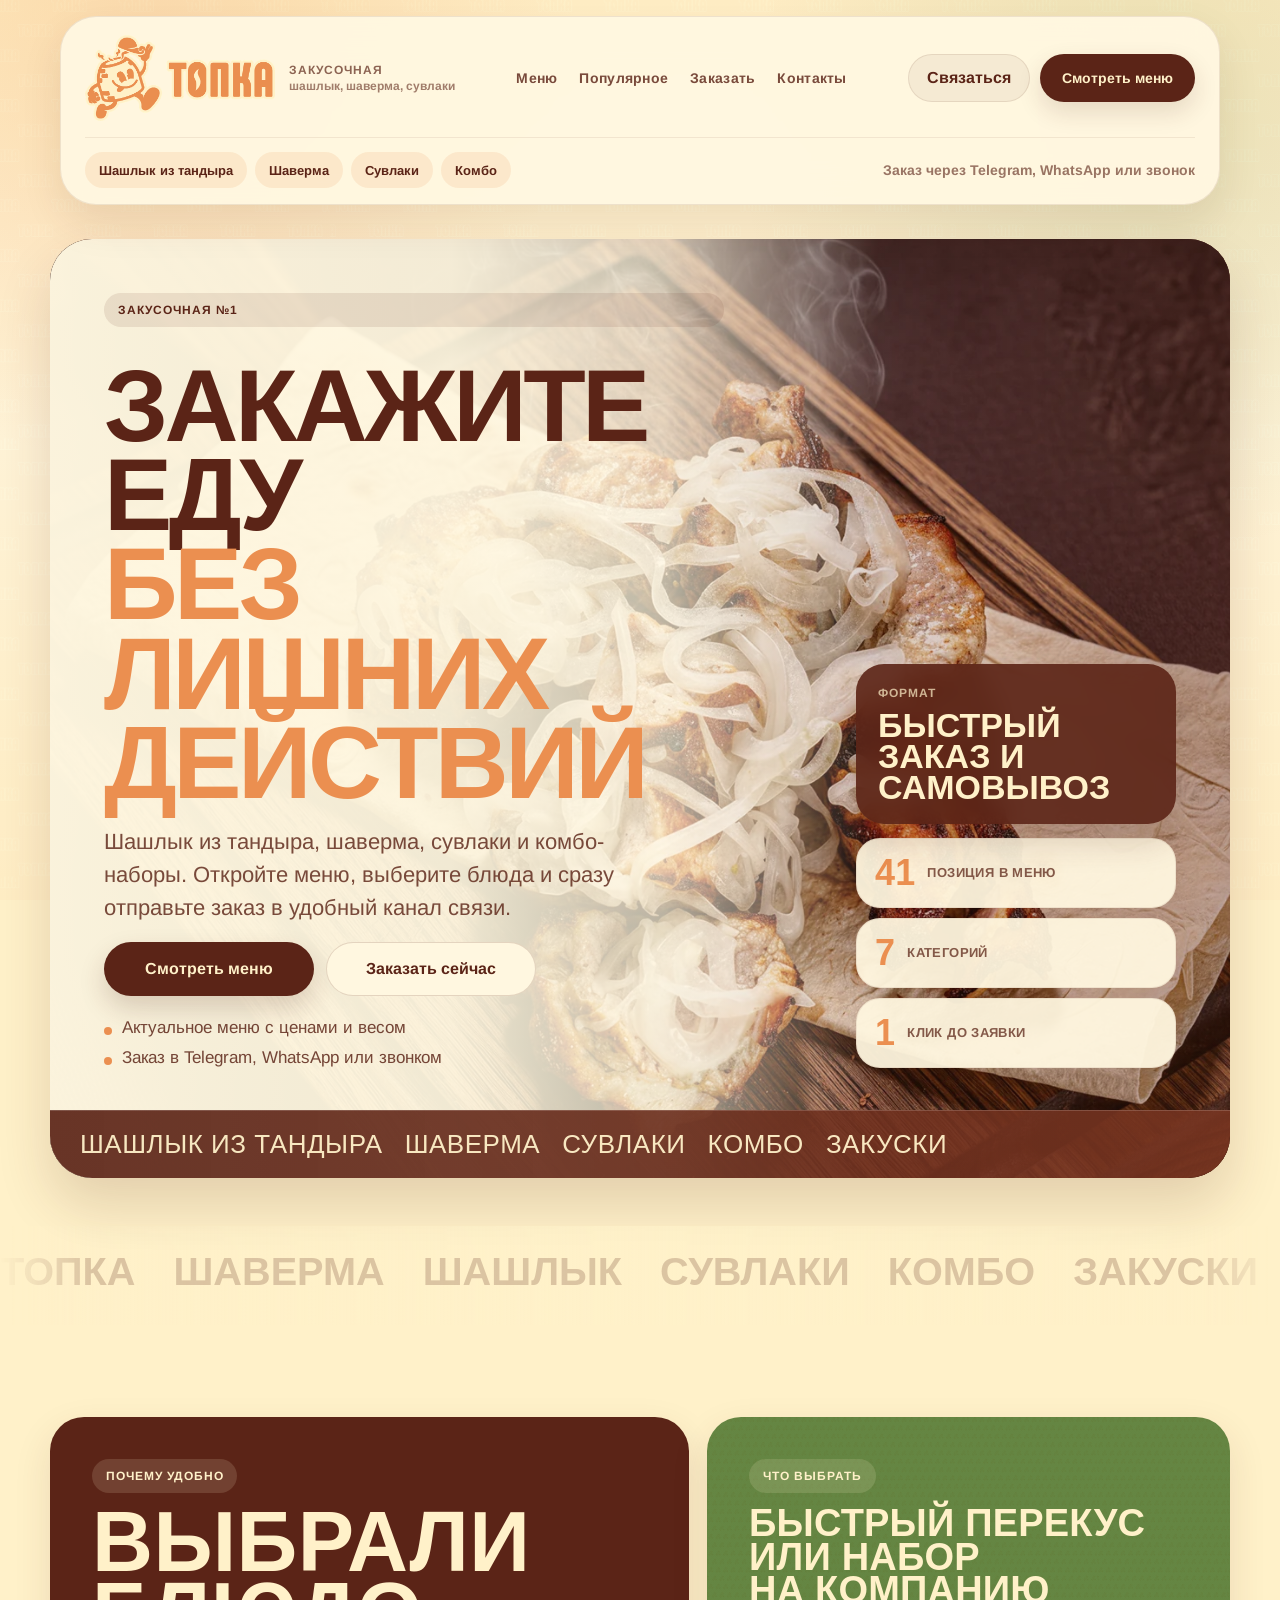
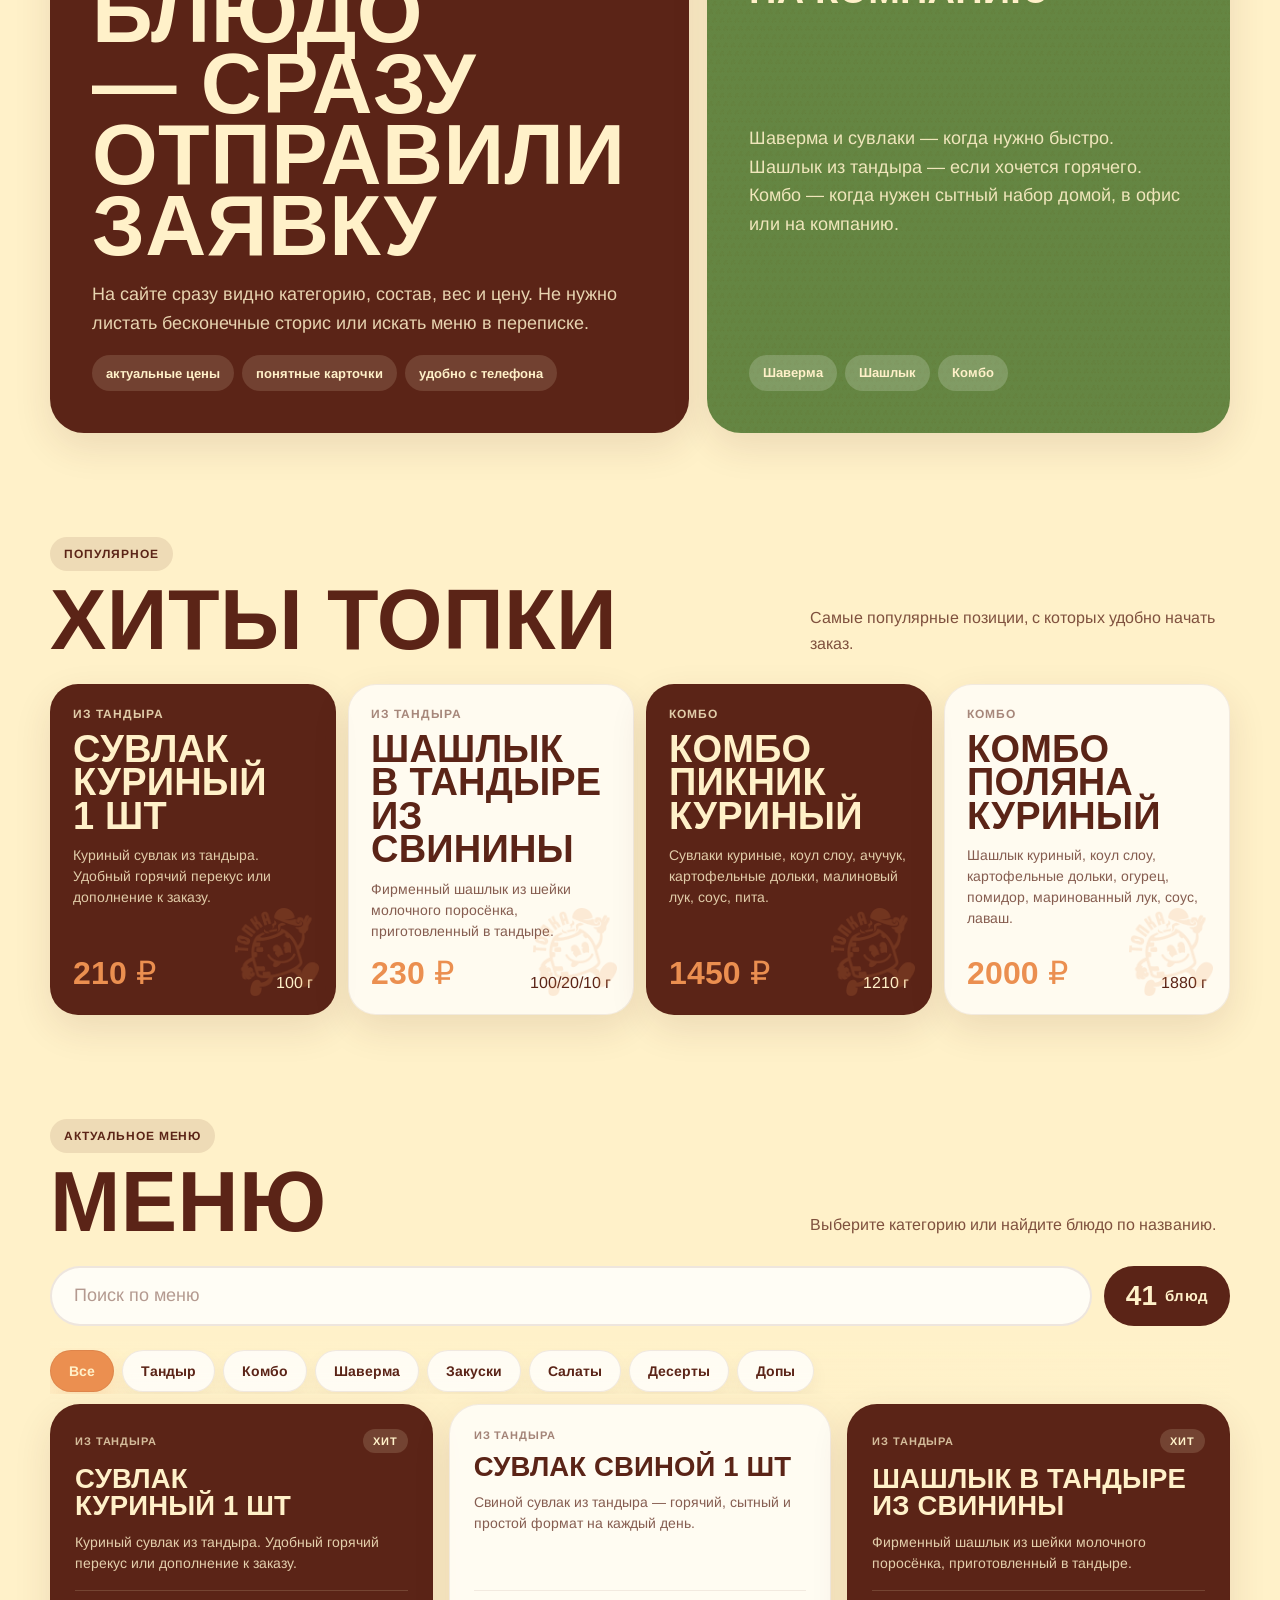
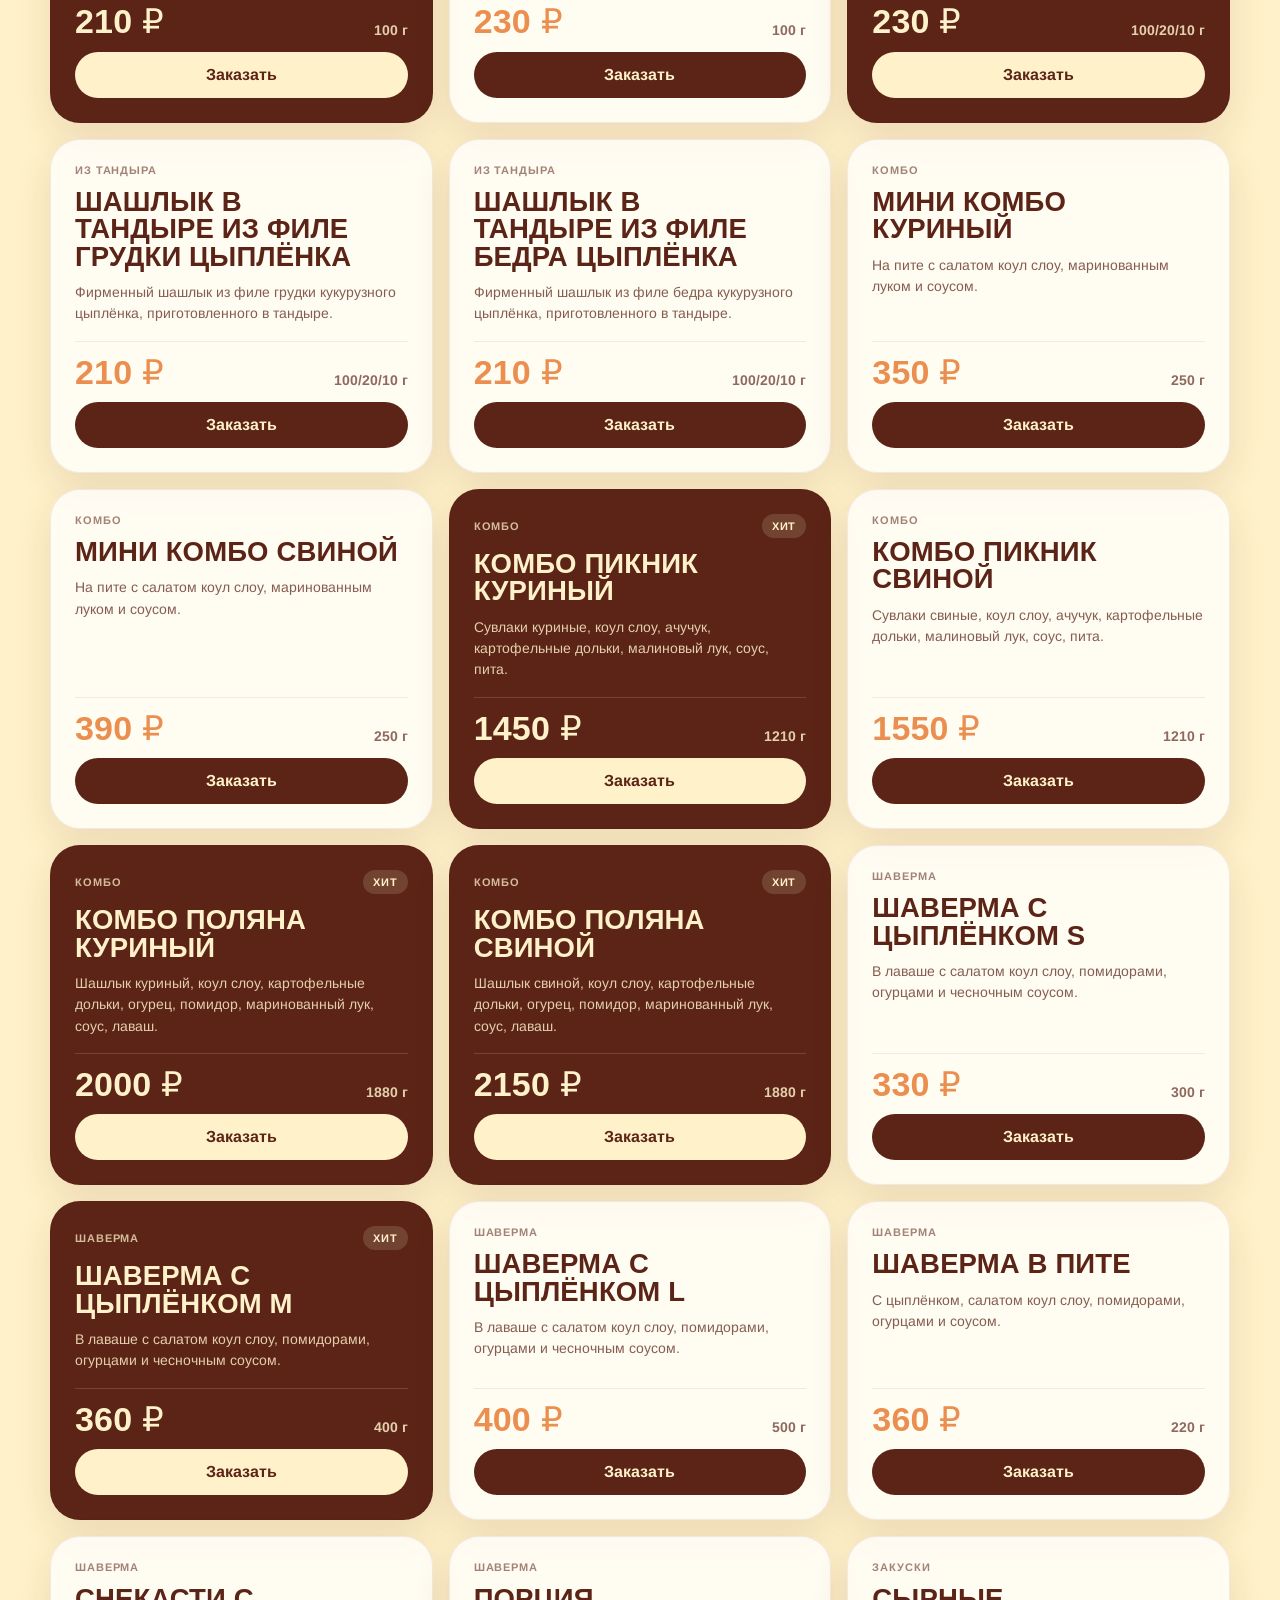
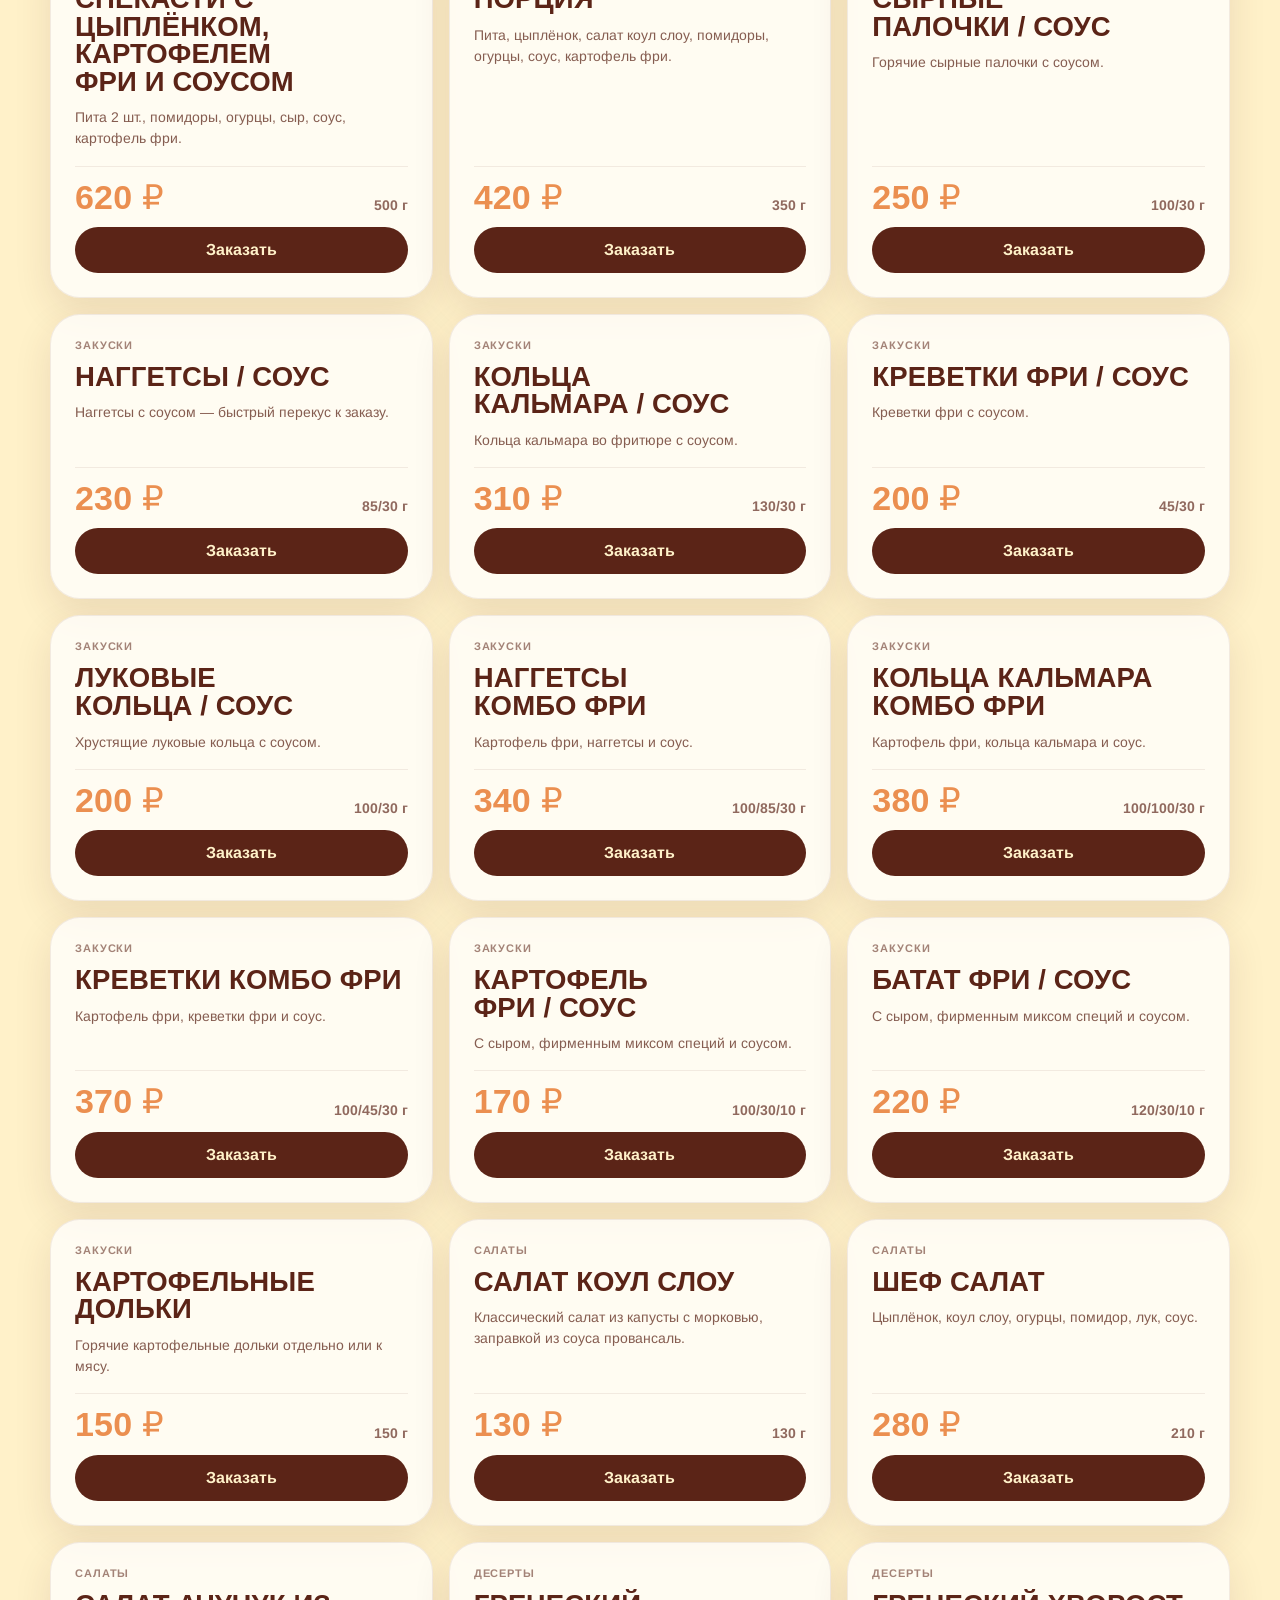
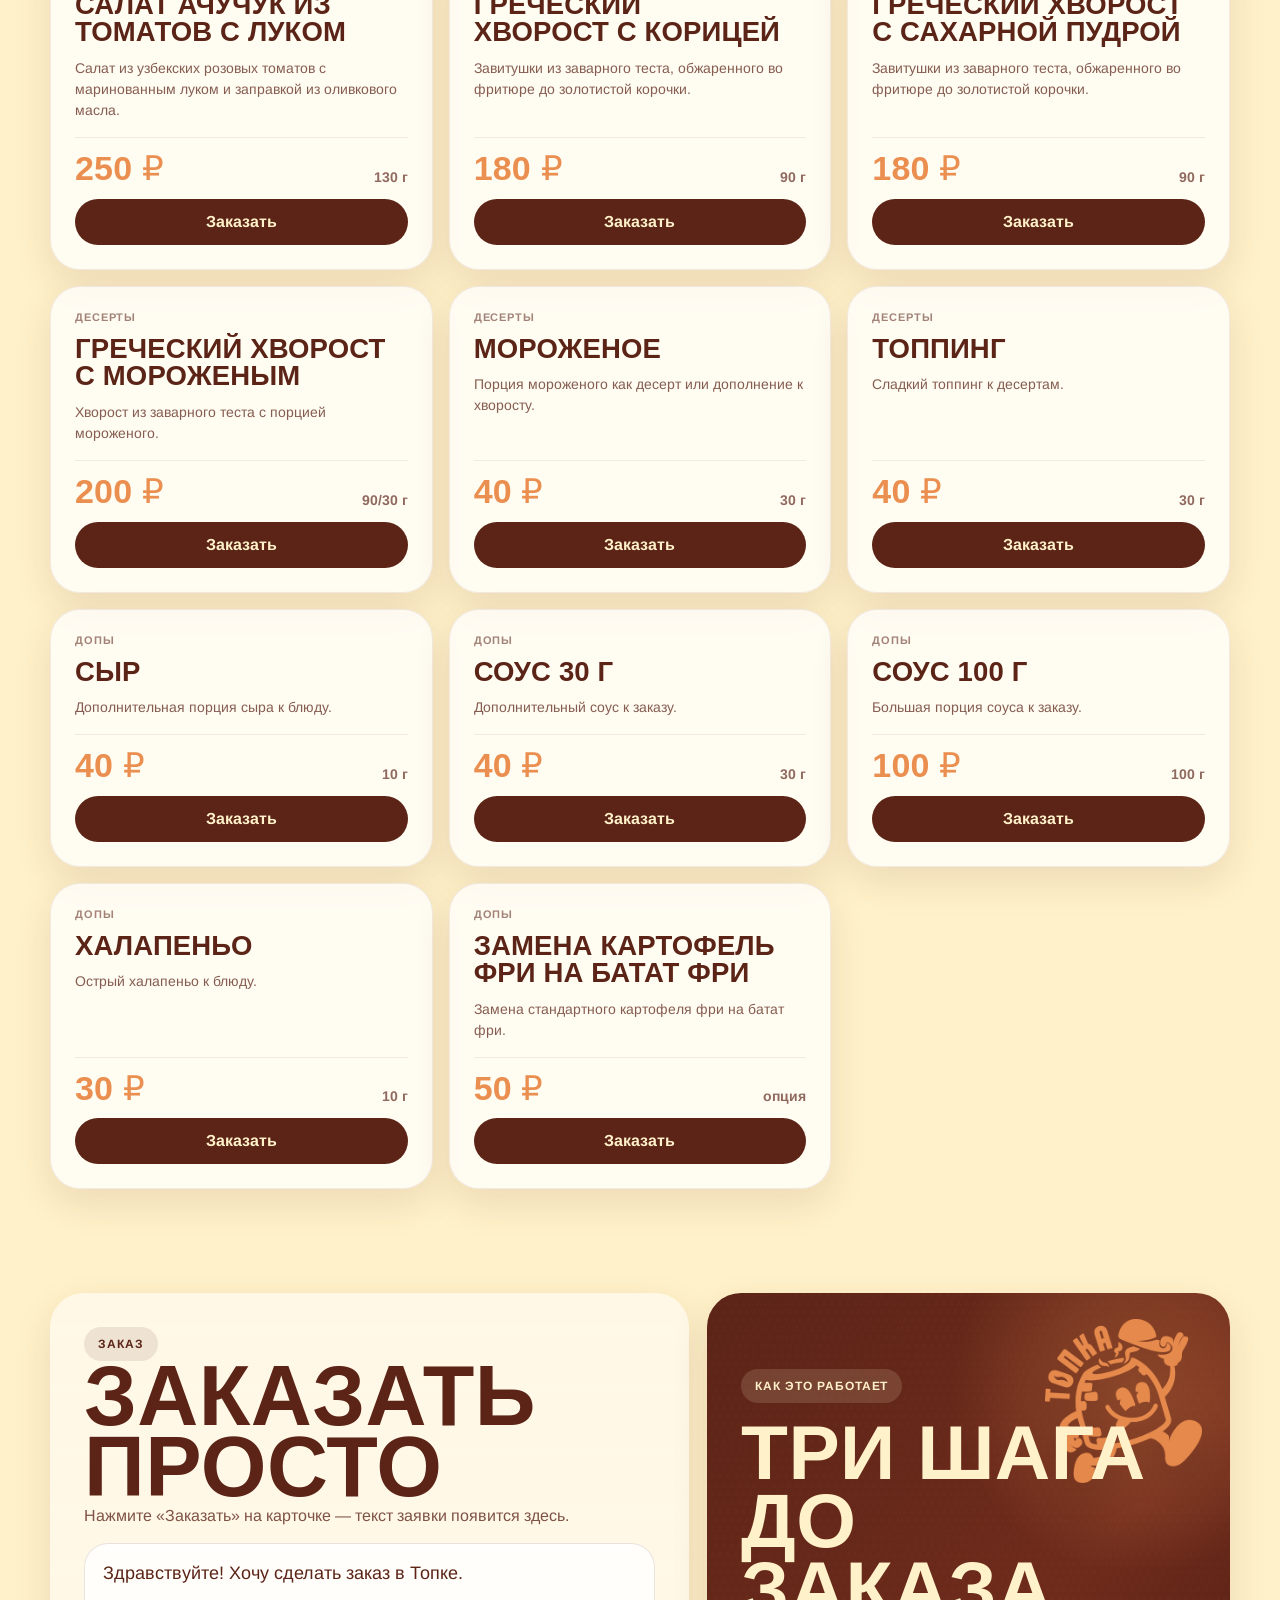
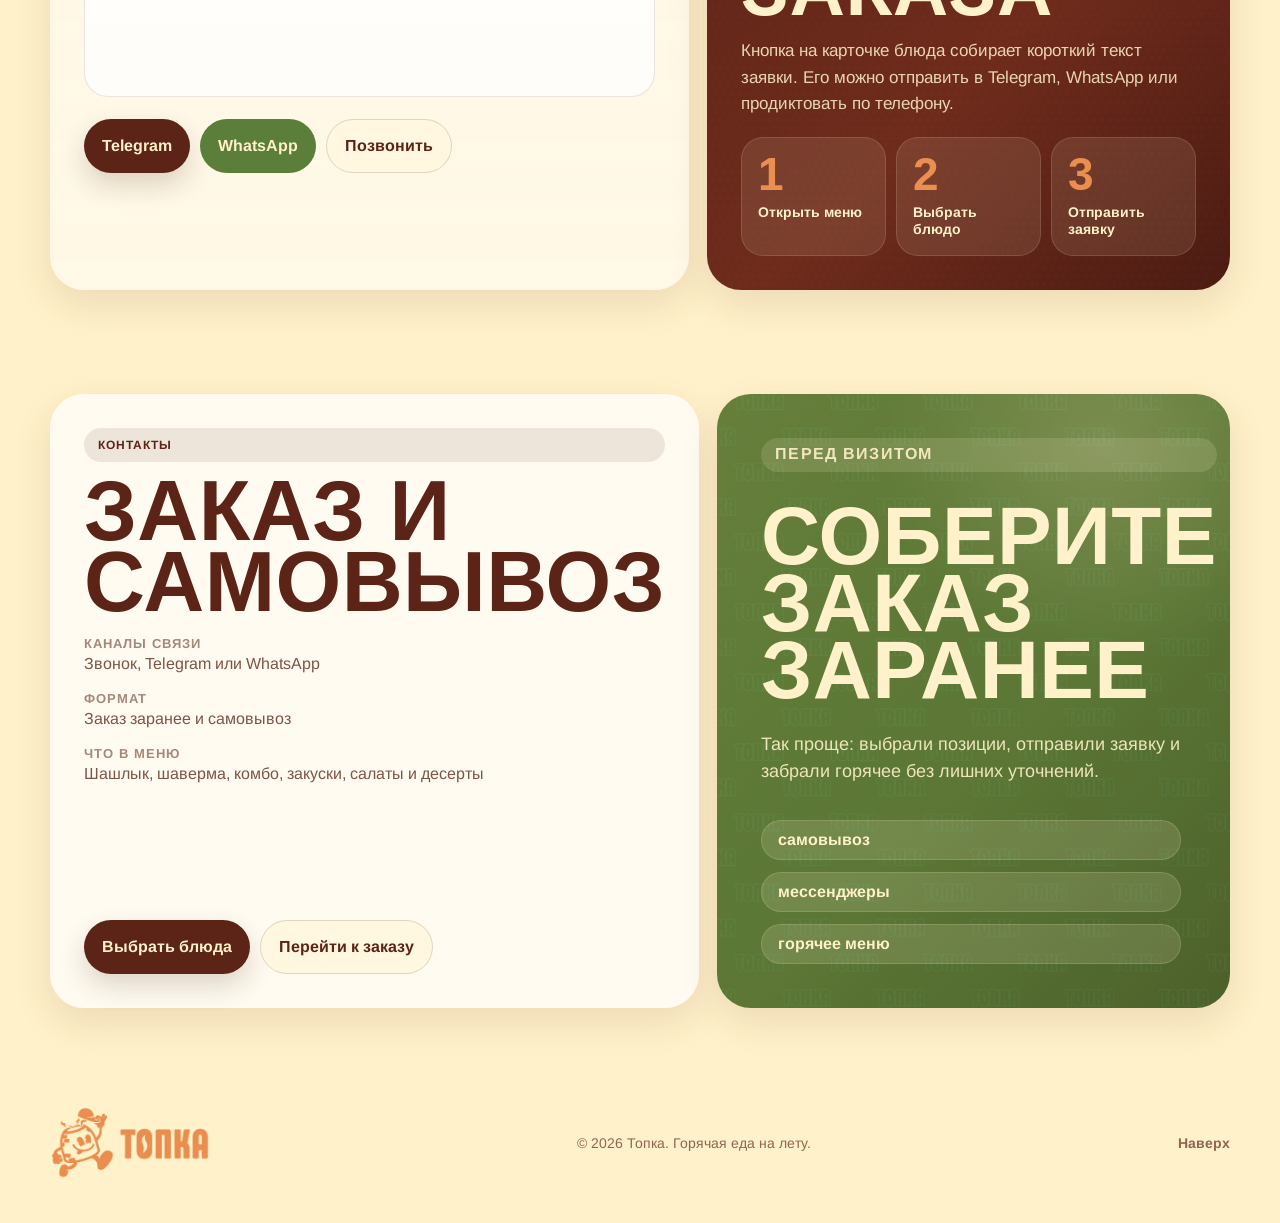
==== commit 47d1cf8c: "Add files via upload" ====
--- a/index.html
+++ b/index.html
@@ -50,39 +50,44 @@
 
   <main id="top">
     <section class="hero reveal">
-      <div class="hero__copy">
-        <span class="eyebrow">закусочная №1</span>
-        <h1>Закажите еду<br><span>в пару кликов</span></h1>
-        <p class="hero__lead">Шашлык из тандыра, шаверма, сувлаки и комбо-наборы. Откройте меню, выберите блюда и сразу отправьте заказ.</p>
-        <div class="hero__actions">
-          <a class="btn btn--dark" href="#menu">Смотреть меню</a>
-          <a class="btn btn--light" href="#order">Заказать сейчас</a>
-        </div>
-        <ul class="hero__list" aria-label="Преимущества">
-          <li>Актуальное меню с ценами и весом</li>
-          <li>Заказ в Telegram, WhatsApp или звонком</li>
-        </ul>
-        <div class="hero__stats" aria-label="Преимущества">
-          <div><b>41</b><span>позиция в меню</span></div>
-          <div><b>7</b><span>категорий</span></div>
-          <div><b>1</b><span>клик до заявки</span></div>
-        </div>
-      </div>
-
-      <div class="hero__media" aria-hidden="true">
-        <div class="hero__photo-card">
+      <div class="hero__banner">
+        <div class="hero__image">
           <img src="assets/shashlik.webp" alt="Шашлык в тандыре" />
-          <div class="hero__photo-badge">горячее из тандыра</div>
-        </div>
-        <div class="hero__mini-card hero__mini-card--orange">
-          <strong>Шашлык<br>в тандыре</strong>
-          <span>свинина, цыплёнок, сувлаки</span>
-        </div>
-        <div class="hero__mini-card hero__mini-card--green">
-          <strong>Комбо<br>и шаверма</strong>
-          <span>быстро, сытно и удобно</span>
-        </div>
-        
+        </div>
+        <div class="hero__overlay"></div>
+        <div class="hero__content">
+          <div class="hero__copy">
+            <span class="eyebrow eyebrow--hero">закусочная №1</span>
+            <h1>Закажите еду<br><span>без лишних действий</span></h1>
+            <p class="hero__lead">Шашлык из тандыра, шаверма, сувлаки и комбо-наборы. Откройте меню, выберите блюда и сразу отправьте заказ в удобный канал связи.</p>
+            <div class="hero__actions">
+              <a class="btn btn--dark" href="#menu">Смотреть меню</a>
+              <a class="btn btn--light" href="#order">Заказать сейчас</a>
+            </div>
+            <ul class="hero__list" aria-label="Преимущества">
+              <li>Актуальное меню с ценами и весом</li>
+              <li>Заказ в Telegram, WhatsApp или звонком</li>
+            </ul>
+          </div>
+          <div class="hero__aside">
+            <div class="hero__feature">
+              <span>Формат</span>
+              <strong>Быстрый заказ и самовывоз</strong>
+            </div>
+            <div class="hero__stats" aria-label="Преимущества">
+              <div><b>41</b><span>позиция в меню</span></div>
+              <div><b>7</b><span>категорий</span></div>
+              <div><b>1</b><span>клик до заявки</span></div>
+            </div>
+          </div>
+        </div>
+        <div class="hero__bottom-line">
+          <span>Шашлык из тандыра</span>
+          <span>Шаверма</span>
+          <span>Сувлаки</span>
+          <span>Комбо</span>
+          <span>Закуски</span>
+        </div>
       </div>
     </section>
 
--- a/styles.css
+++ b/styles.css
@@ -683,3 +683,75 @@
   .header__chips span{min-height:32px;padding:0 12px;font-size:12px;}
   .hero{padding-top:26px;}
 }
+
+
+/* === V8 HERO REWORK: wide image banner like reference === */
+.hero{padding:34px 0 44px;display:block;}
+.hero__banner{position:relative;overflow:hidden;min-height:620px;border-radius:42px;background:var(--brown);box-shadow:0 28px 54px rgba(79,35,24,.16);isolation:isolate;}
+.hero__image{position:absolute;inset:0;z-index:-3;}
+.hero__image img{width:100%;height:100%;object-fit:cover;object-position:center;}
+.hero__overlay{position:absolute;inset:0;z-index:-2;background:linear-gradient(90deg, rgba(255,247,224,.98) 0%, rgba(255,247,224,.94) 34%, rgba(255,247,224,.72) 52%, rgba(91,36,23,.18) 70%, rgba(91,36,23,.34) 100%);}
+.hero__content{position:relative;z-index:1;display:grid;grid-template-columns:minmax(0, 1.1fr) minmax(280px, .56fr);gap:24px;align-items:end;min-height:620px;padding:54px 54px 110px;}
+.eyebrow--hero{background:rgba(91,36,23,.10);}
+.hero__copy{display:flex;flex-direction:column;gap:18px;max-width:620px;}
+.hero__copy h1{max-width:560px;font-size:clamp(62px,8vw,118px);line-height:.87;letter-spacing:-.035em;text-wrap:balance;}
+.hero__copy h1 span{display:block;color:var(--orange);}
+.hero__lead{max-width:540px;font-size:22px;line-height:1.5;color:rgba(91,36,23,.82);}
+.hero__actions{display:flex;flex-wrap:wrap;gap:12px;}
+.hero__actions .btn{min-width:210px;}
+.hero__list{display:grid;gap:10px;padding:0;margin:4px 0 0;list-style:none;max-width:520px;}
+.hero__list li{position:relative;padding-left:18px;font-size:17px;color:rgba(91,36,23,.84);}
+.hero__list li:before{content:"";position:absolute;left:0;top:.55em;width:8px;height:8px;border-radius:50%;background:var(--orange);}
+.hero__aside{display:grid;gap:14px;align-self:end;justify-self:end;width:min(100%, 320px);}
+.hero__feature{padding:22px 22px 20px;border-radius:28px;background:rgba(91,36,23,.90);color:var(--cream);backdrop-filter:blur(10px);box-shadow:0 18px 32px rgba(79,35,24,.18);}
+.hero__feature span{display:block;margin-bottom:10px;font-size:12px;font-weight:900;letter-spacing:.08em;text-transform:uppercase;color:rgba(255,241,201,.7);}
+.hero__feature strong{display:block;font-family:var(--font-head);font-size:34px;line-height:.92;text-transform:uppercase;color:var(--cream);}
+.hero__stats{display:grid;grid-template-columns:1fr;gap:10px;max-width:none;}
+.hero__stats div{display:flex;align-items:center;gap:12px;padding:16px 18px;border-radius:24px;background:rgba(255,247,224,.94);border:1px solid rgba(91,36,23,.08);box-shadow:0 14px 28px rgba(79,35,24,.10);}
+.hero__stats b{display:block;font-family:var(--font-head);font-size:36px;line-height:1;color:var(--orange);}
+.hero__stats span{font-size:13px;font-weight:900;color:rgba(91,36,23,.74);text-transform:uppercase;letter-spacing:.03em;}
+.hero__bottom-line{position:absolute;left:0;right:0;bottom:0;display:flex;gap:22px;align-items:center;padding:18px 30px;border-top:1px solid rgba(255,255,255,.16);background:linear-gradient(90deg, rgba(91,36,23,.92), rgba(120,53,33,.88));overflow:hidden;}
+.hero__bottom-line span{flex:0 0 auto;font-family:var(--font-head);font-size:26px;letter-spacing:.02em;text-transform:uppercase;color:rgba(255,241,201,.95);}
+
+.hero__media,.hero__photo-card,.hero__photo-badge,.hero__mini-card{display:none !important;}
+
+@media (max-width:1199px){
+  .hero__banner{min-height:580px;}
+  .hero__content{grid-template-columns:minmax(0,1fr) 280px;min-height:580px;padding:46px 38px 98px;}
+  .hero__copy h1{font-size:clamp(56px,7vw,92px);}
+  .hero__lead{font-size:19px;max-width:500px;}
+}
+
+@media (max-width:979px){
+  .hero{padding-top:28px;}
+  .hero__banner{min-height:auto;border-radius:34px;}
+  .hero__overlay{background:linear-gradient(180deg, rgba(255,247,224,.95) 0%, rgba(255,247,224,.88) 34%, rgba(255,247,224,.55) 56%, rgba(91,36,23,.42) 100%);}
+  .hero__content{grid-template-columns:1fr;gap:18px;min-height:auto;padding:34px 24px 96px;}
+  .hero__copy{max-width:none;}
+  .hero__copy h1{max-width:620px;font-size:clamp(46px,10vw,78px);}
+  .hero__lead{font-size:18px;max-width:620px;}
+  .hero__aside{justify-self:start;width:min(100%, 420px);}
+  .hero__stats{grid-template-columns:repeat(3,minmax(0,1fr));}
+  .hero__stats div{display:grid;gap:4px;align-content:start;padding:16px 14px;}
+  .hero__bottom-line{gap:16px;padding:16px 20px;overflow-x:auto;scrollbar-width:none;}
+  .hero__bottom-line::-webkit-scrollbar{display:none;}
+  .hero__bottom-line span{font-size:22px;}
+}
+
+@media (max-width:640px){
+  .hero{padding:24px 0 34px;}
+  .hero__banner{border-radius:28px;}
+  .hero__content{padding:26px 18px 82px;}
+  .hero__copy{gap:14px;}
+  .hero__copy h1{font-size:clamp(40px,12vw,58px);line-height:.88;}
+  .hero__lead{font-size:16px;line-height:1.5;}
+  .hero__actions{display:grid;grid-template-columns:1fr;gap:10px;}
+  .hero__actions .btn{min-width:0;width:100%;}
+  .hero__list li{font-size:15px;}
+  .hero__feature{padding:18px 18px 16px;border-radius:22px;}
+  .hero__feature strong{font-size:28px;}
+  .hero__stats{grid-template-columns:1fr;gap:8px;}
+  .hero__stats div{display:flex;padding:14px 16px;border-radius:20px;}
+  .hero__bottom-line{padding:14px 16px;}
+  .hero__bottom-line span{font-size:18px;}
+}
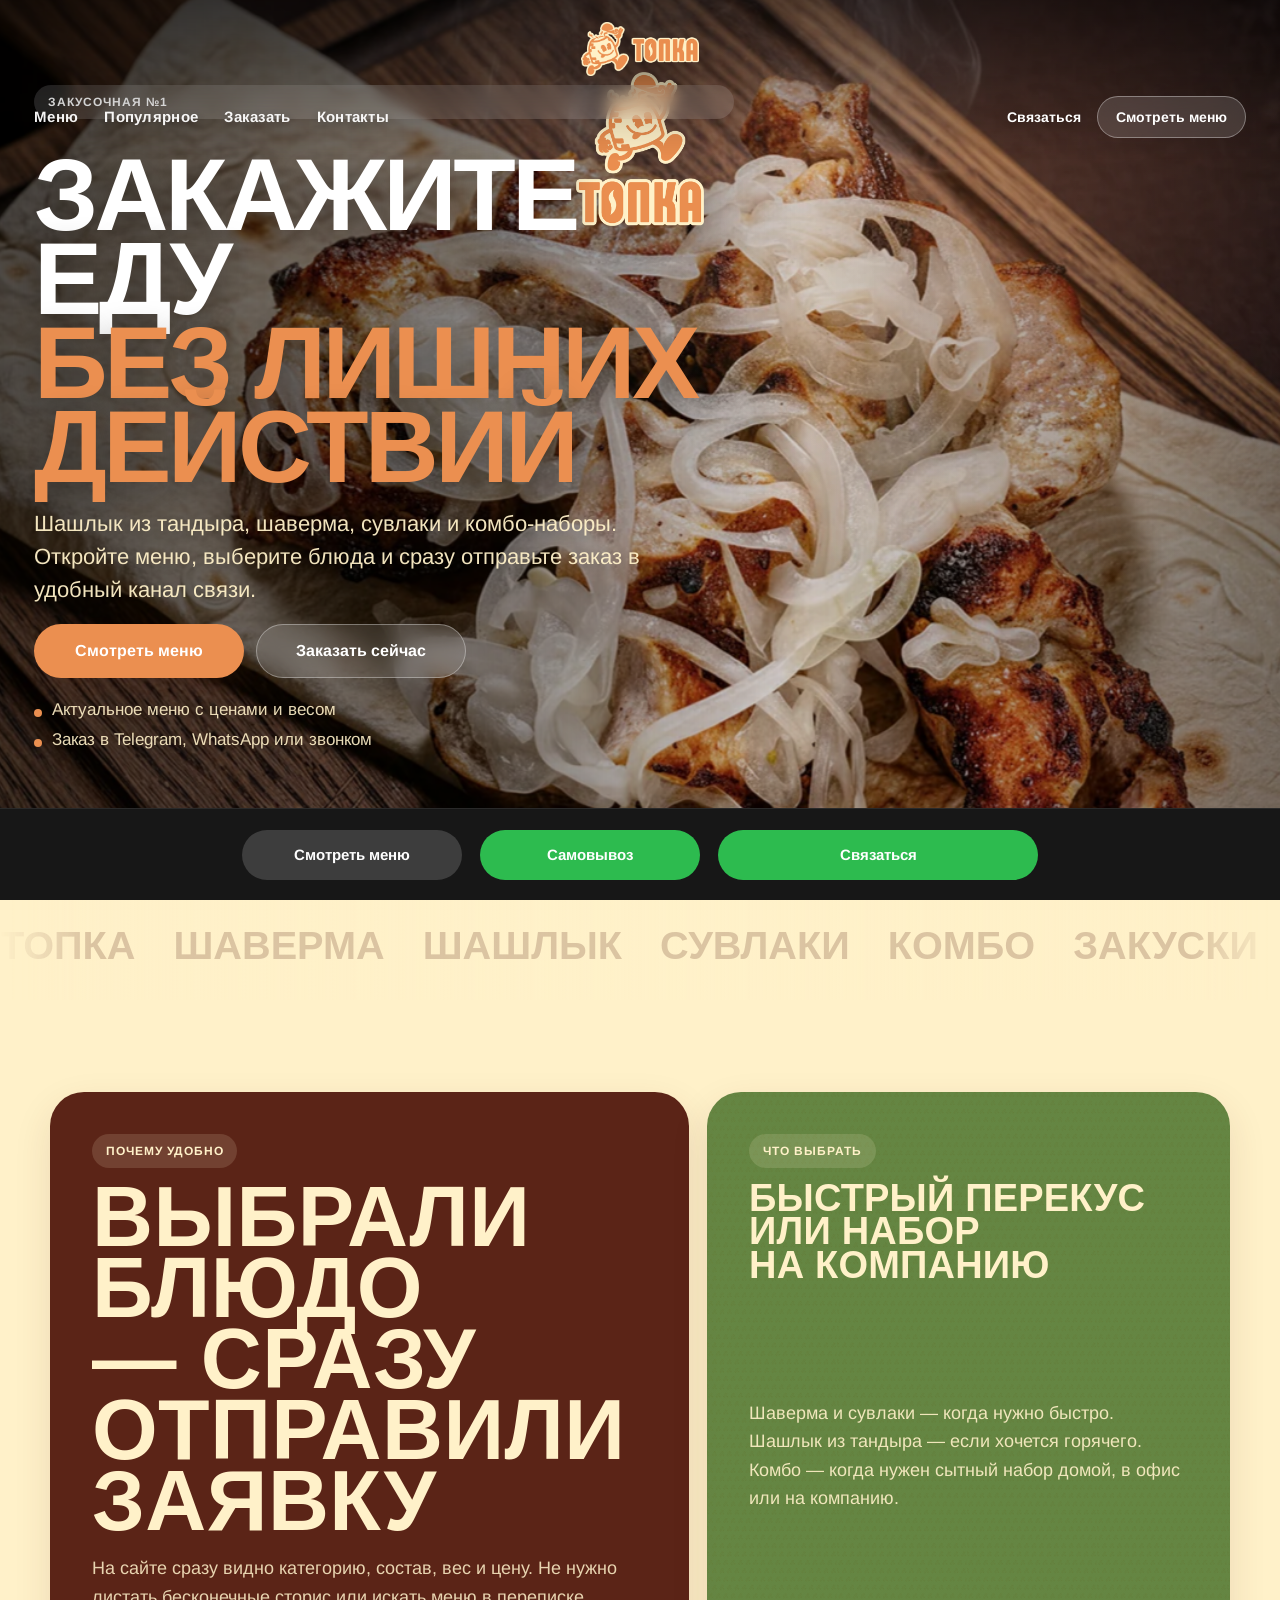
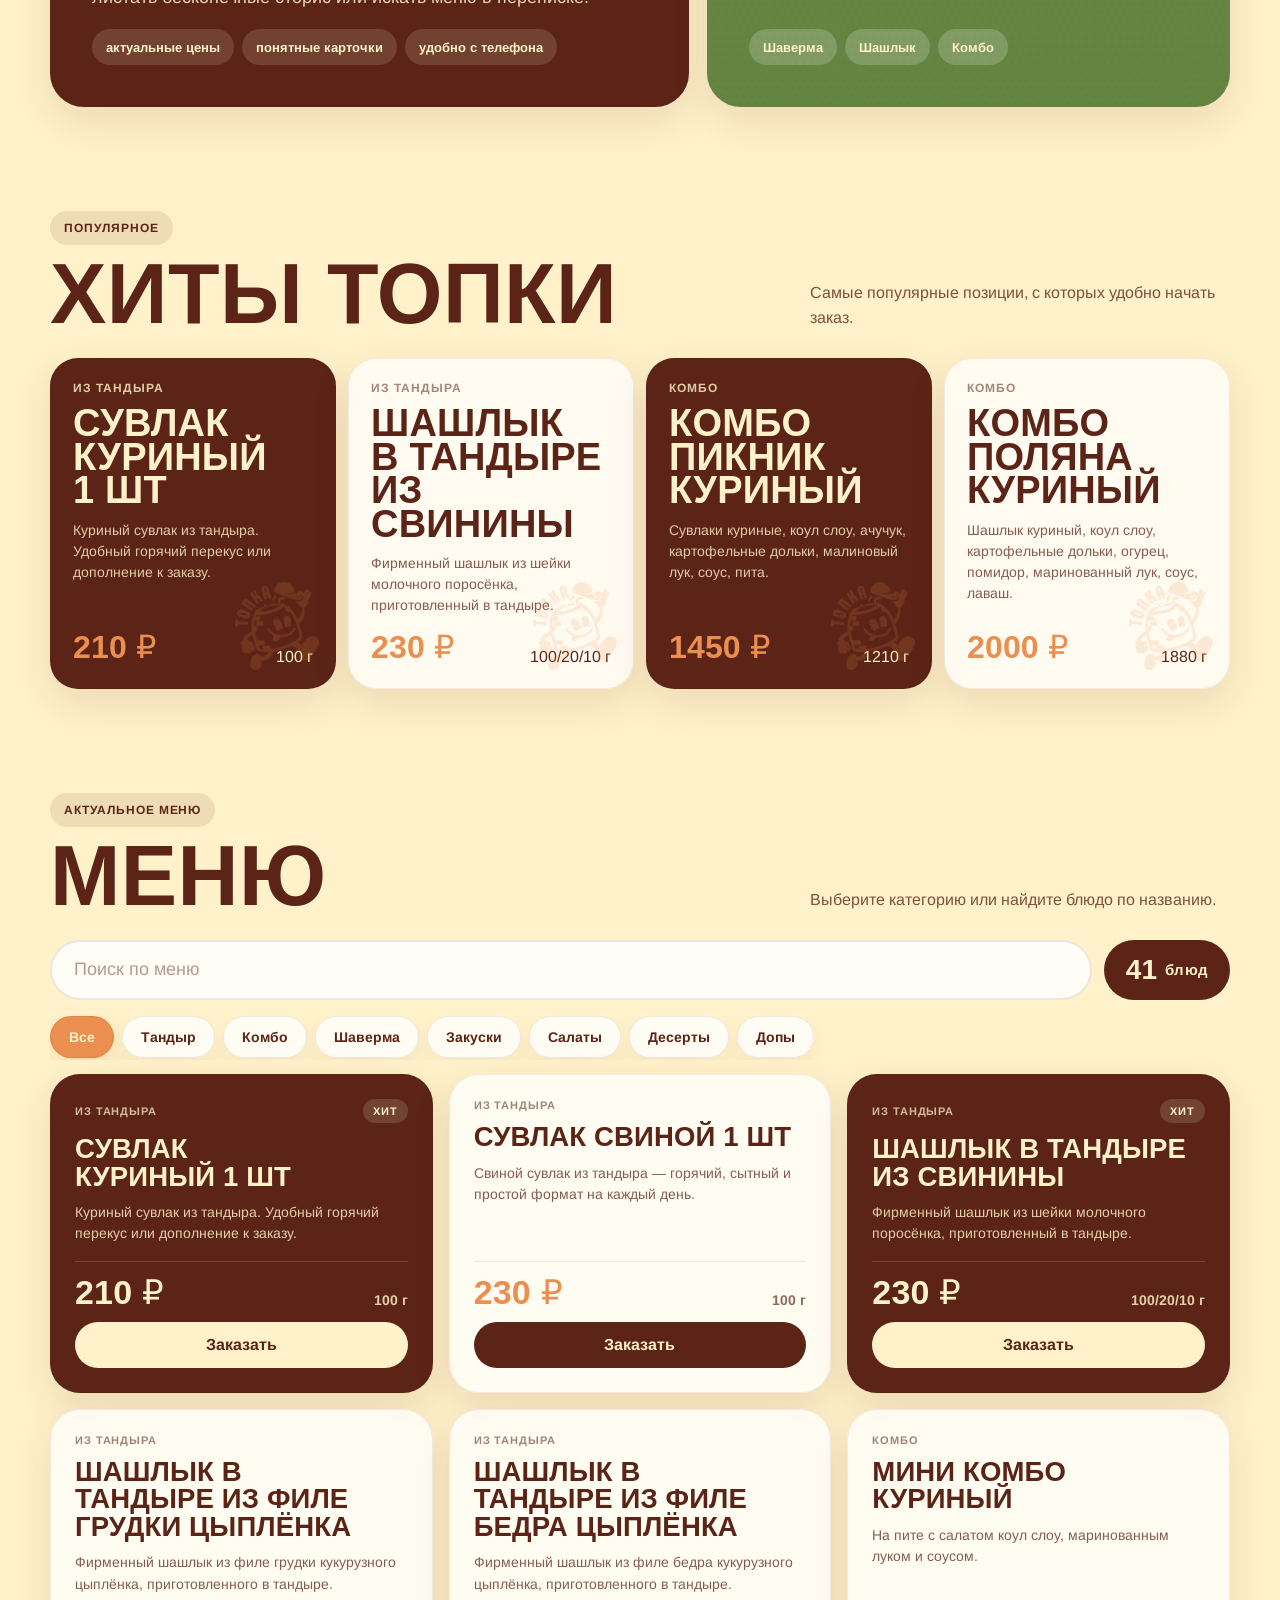
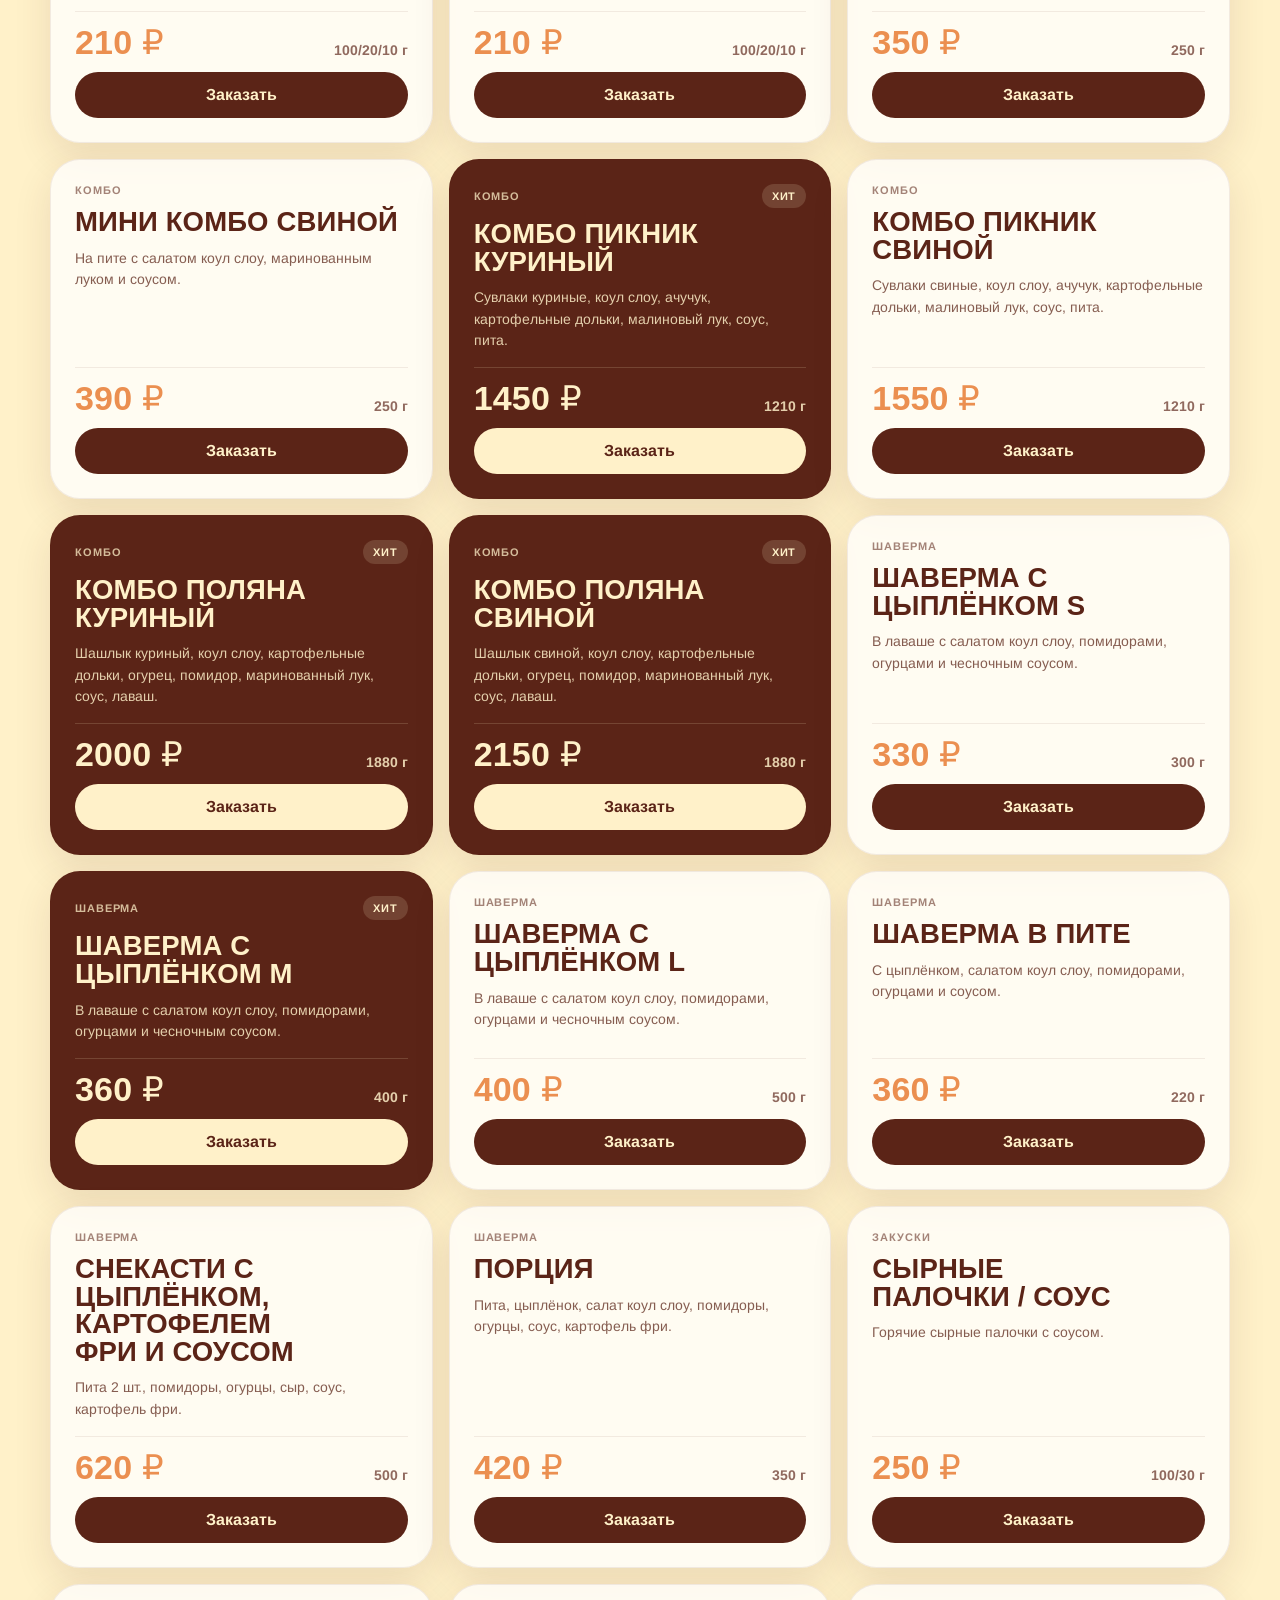
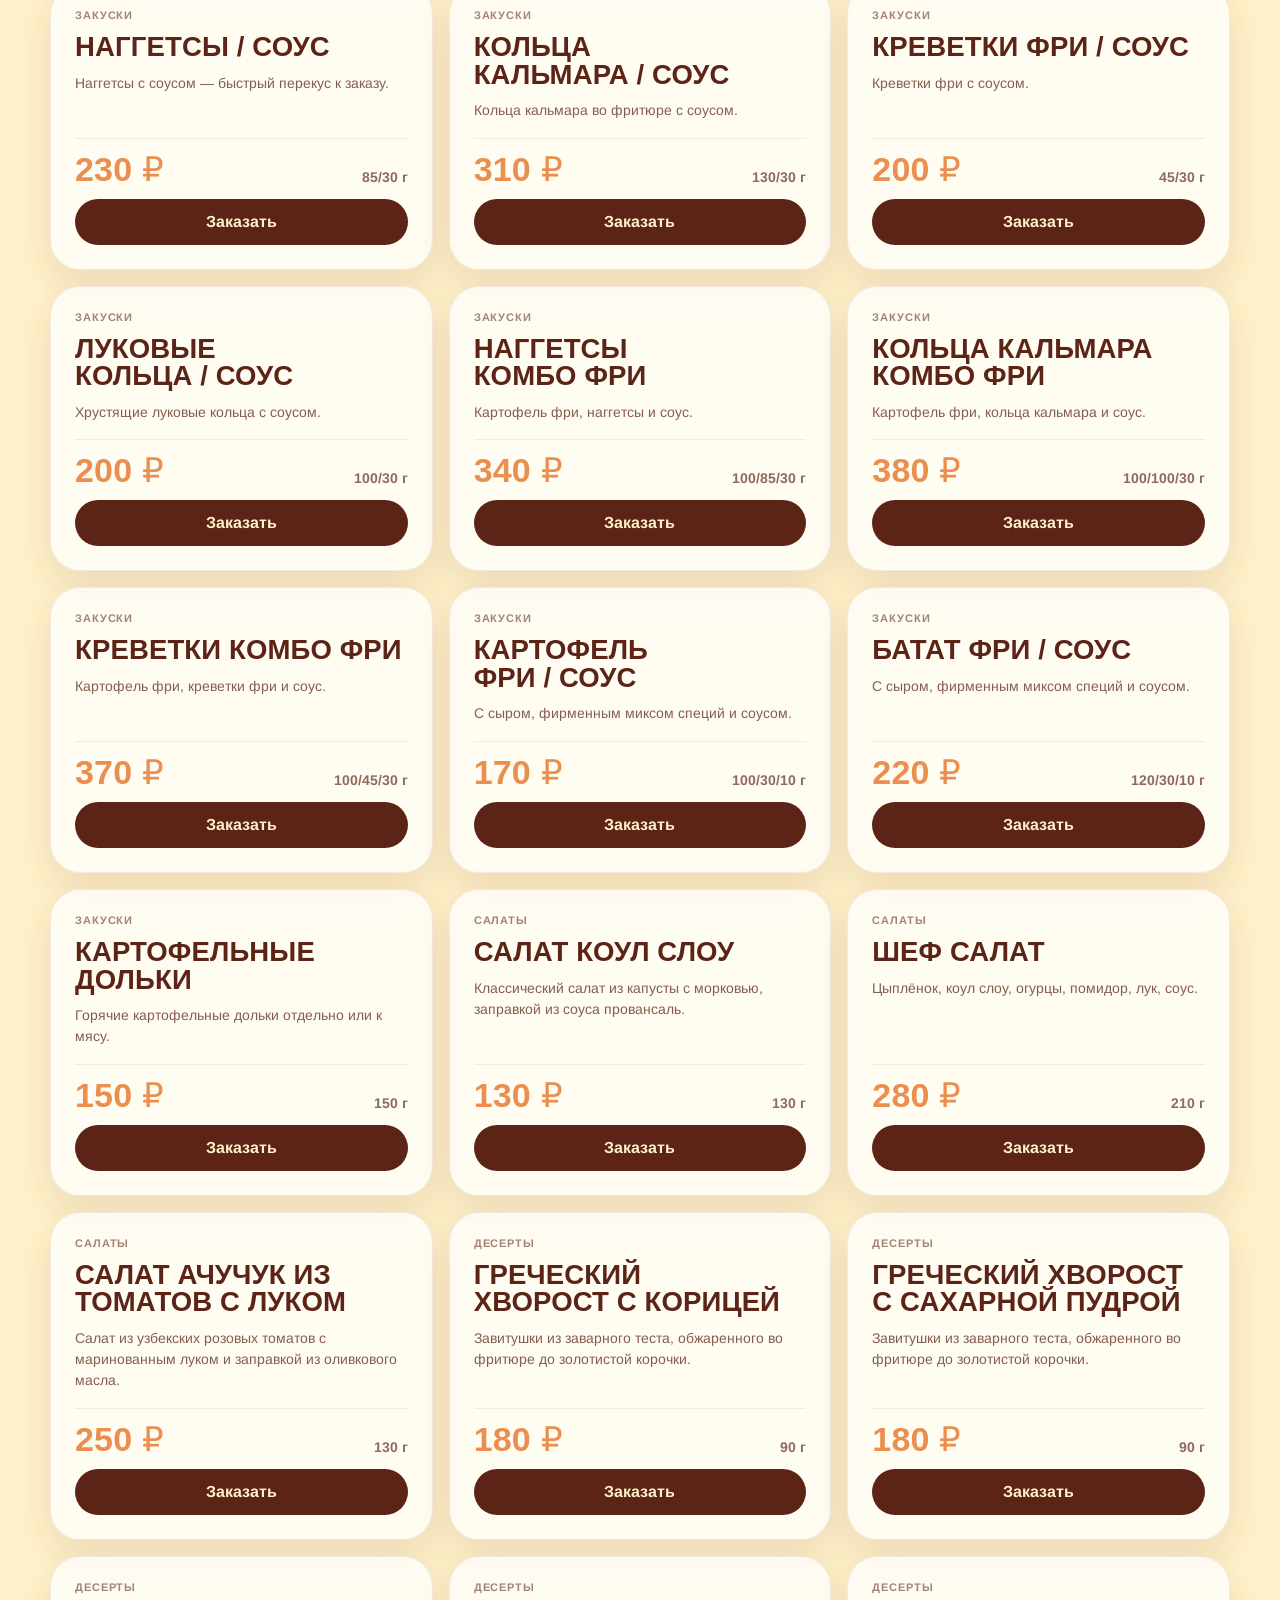
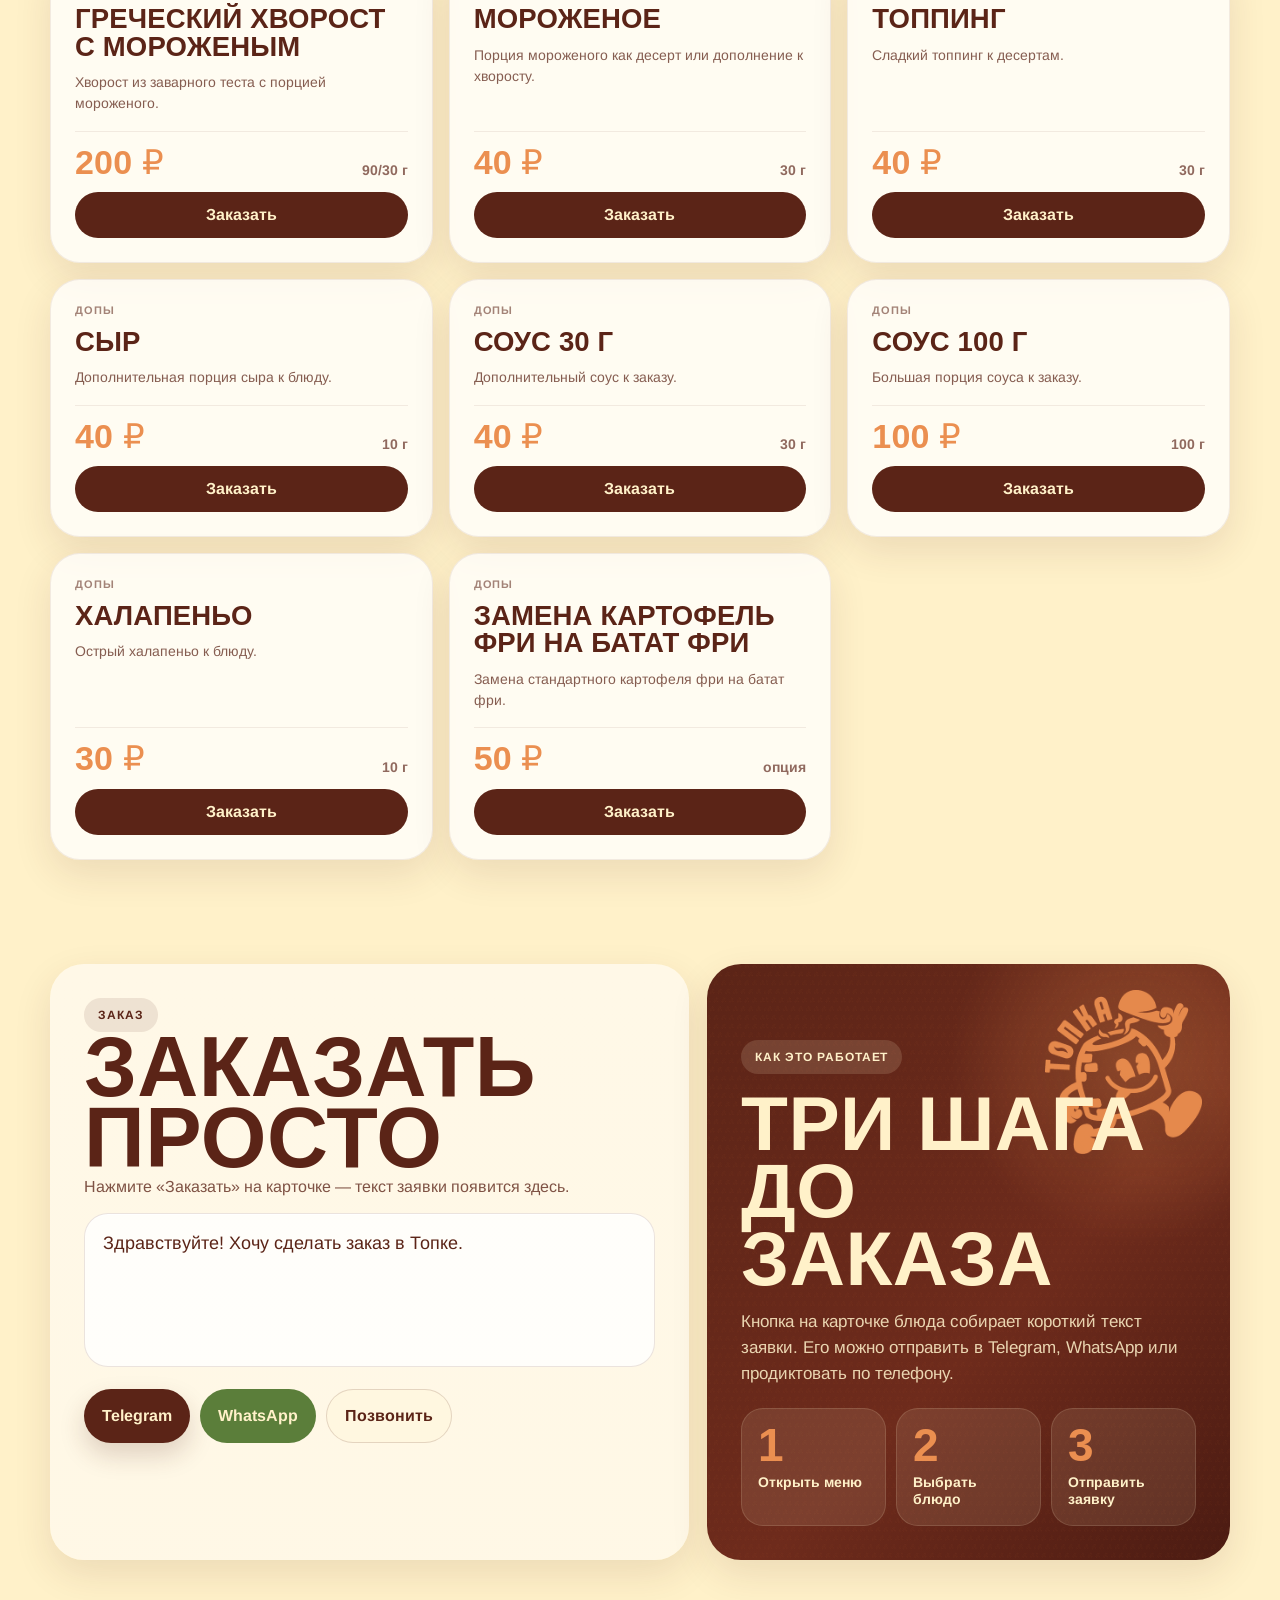
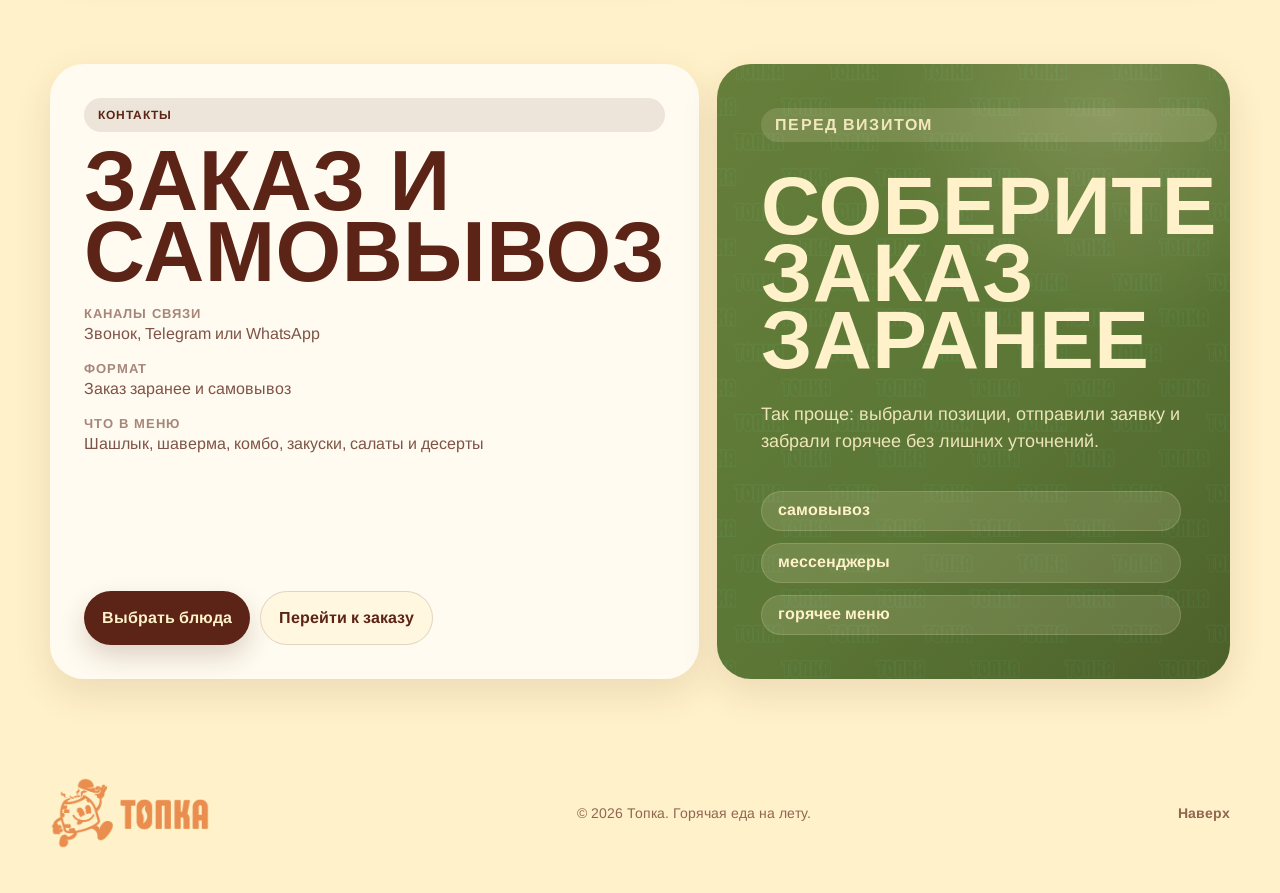
==== commit 654197ef: "Add files via upload" ====
--- a/index.html
+++ b/index.html
@@ -55,6 +55,7 @@
           <img src="assets/shashlik.webp" alt="Шашлык в тандыре" />
         </div>
         <div class="hero__overlay"></div>
+        <img class="hero__center-logo" src="assets/logo-vertical.png" alt="Топка" />
         <div class="hero__content">
           <div class="hero__copy">
             <span class="eyebrow eyebrow--hero">закусочная №1</span>
@@ -82,11 +83,9 @@
           </div>
         </div>
         <div class="hero__bottom-line">
-          <span>Шашлык из тандыра</span>
-          <span>Шаверма</span>
-          <span>Сувлаки</span>
-          <span>Комбо</span>
-          <span>Закуски</span>
+          <a href="#menu">Смотреть меню</a>
+          <a href="#order">Самовывоз</a>
+          <a href="#contacts">Связаться</a>
         </div>
       </div>
     </section>
--- a/styles.css
+++ b/styles.css
@@ -755,3 +755,362 @@
   .hero__bottom-line{padding:14px 16px;}
   .hero__bottom-line span{font-size:18px;}
 }
+
+
+/* === V9 OVERRIDES: full-width compact fixed header + no sticky secondary menus === */
+:root{--header-height:86px;}
+html{scroll-padding-top:calc(var(--header-height) + 18px);}
+body{padding-top:calc(var(--header-height) + 6px);}
+.header{position:fixed !important;top:0;left:0;right:0;z-index:100;width:calc(100% - 16px) !important;max-width:none !important;margin:8px auto 0 !important;padding:12px 18px !important;border-radius:0 0 26px 26px !important;display:block !important;min-height:auto !important;background:rgba(255,247,224,.96) !important;box-shadow:0 14px 34px rgba(79,35,24,.12) !important;}
+.header__top{max-width:1320px;margin:0 auto;display:grid !important;grid-template-columns:auto 1fr auto;align-items:center;gap:16px;}
+.brand{gap:12px;}
+.brand img{width:170px !important;}
+.brand__meta{display:none !important;}
+.nav{display:flex !important;justify-content:center;align-items:center;gap:18px;min-width:0;flex-wrap:wrap;}
+.nav a{font-size:13px !important;font-weight:900;line-height:1;padding:4px 0;opacity:.78;}
+.header__actions{display:flex !important;align-items:center;gap:10px;}
+.header__ghost,.header__cta{min-height:42px !important;padding:0 16px !important;font-size:14px;}
+.header__bottom{display:none !important;}
+.burger{display:none !important;}
+
+.hero{padding-top:22px !important;}
+.tabs-wrap{position:static !important;top:auto !important;padding:0 0 14px !important;background:none !important;z-index:auto !important;}
+.floating-order{display:none !important;}
+.scroll-top{bottom:20px !important;right:20px !important;}
+
+@media (max-width:1024px){
+  :root{--header-height:76px;}
+  .header{width:calc(100% - 12px) !important;padding:10px 14px !important;border-radius:0 0 22px 22px !important;}
+  .header__top{grid-template-columns:auto 1fr auto;gap:12px;}
+  .brand img{width:150px !important;}
+  .nav{gap:14px;}
+  .nav a{font-size:12px !important;}
+  .header__ghost{display:none !important;}
+  .header__cta{min-height:38px !important;padding:0 14px !important;font-size:13px;}
+}
+
+@media (max-width:820px){
+  :root{--header-height:70px;}
+  body{padding-top:calc(var(--header-height) + 8px);}
+  .header{padding:10px 12px !important;}
+  .header__top{display:flex !important;align-items:center;gap:10px;max-width:none;}
+  .brand img{width:138px !important;}
+  .nav{display:none !important;}
+  .header__actions{margin-left:auto;display:flex !important;gap:8px;}
+  .header__ghost{display:none !important;}
+  .header__cta{min-height:36px !important;padding:0 12px !important;font-size:12px;}
+  .burger{display:inline-flex !important;margin-left:0;}
+  .header.is-open{border-radius:0 0 24px 24px !important;padding-bottom:14px !important;}
+  .header.is-open .header__top{flex-wrap:wrap !important;}
+  .header.is-open .nav{display:grid !important;order:3;width:100%;padding-top:8px;gap:8px;}
+  .header.is-open .nav a{font-size:15px !important;padding:10px 12px;border-radius:12px;background:rgba(91,36,23,.04);}
+  .header.is-open .header__actions{display:grid !important;grid-template-columns:1fr;order:4;width:100%;}
+}
+
+@media (max-width:640px){
+  :root{--header-height:66px;}
+  .brand img{width:128px !important;}
+  .header__cta{padding:0 10px !important;font-size:11px;}
+}
+
+
+/* === V10: HERO/ШАПКА, НЕ МЕНЮ. Full-screen parallax header like Fusion === */
+body{padding-top:0 !important;}
+html{scroll-padding-top:24px !important;}
+
+.page-bg{display:none !important;}
+
+.header{
+  position:absolute !important;
+  top:0 !important;
+  left:0 !important;
+  right:0 !important;
+  z-index:80 !important;
+  width:100% !important;
+  max-width:none !important;
+  margin:0 !important;
+  padding:22px 34px !important;
+  border:0 !important;
+  border-radius:0 !important;
+  background:linear-gradient(180deg,rgba(0,0,0,.48),rgba(0,0,0,0)) !important;
+  box-shadow:none !important;
+  backdrop-filter:none !important;
+  color:#fff !important;
+}
+.header__top{
+  max-width:1280px !important;
+  margin:0 auto !important;
+  display:grid !important;
+  grid-template-columns:1fr auto 1fr !important;
+  align-items:center !important;
+  gap:20px !important;
+}
+.brand{justify-self:center !important;grid-column:2 !important;}
+.brand img{
+  width:118px !important;
+  filter:drop-shadow(0 10px 22px rgba(0,0,0,.35));
+}
+.brand__meta,.header__bottom{display:none !important;}
+.nav{
+  display:flex !important;
+  justify-self:start !important;
+  grid-column:1 !important;
+  margin:0 !important;
+  gap:26px !important;
+}
+.nav a{
+  color:#fff !important;
+  font-size:15px !important;
+  font-weight:800 !important;
+  opacity:.95 !important;
+  text-shadow:0 2px 10px rgba(0,0,0,.35);
+}
+.header__actions{
+  display:flex !important;
+  justify-self:end !important;
+  grid-column:3 !important;
+  gap:10px !important;
+}
+.header__ghost{
+  background:transparent !important;
+  border:0 !important;
+  color:#fff !important;
+  min-height:42px !important;
+  padding:0 6px !important;
+  text-shadow:0 2px 10px rgba(0,0,0,.35);
+}
+.header__cta{
+  min-height:42px !important;
+  padding:0 18px !important;
+  background:rgba(255,255,255,.14) !important;
+  border:1px solid rgba(255,255,255,.35) !important;
+  color:#fff !important;
+  box-shadow:none !important;
+  backdrop-filter:blur(10px);
+}
+.burger{display:none !important;}
+
+.hero{
+  width:100vw !important;
+  max-width:none !important;
+  margin:0 !important;
+  padding:0 !important;
+  display:block !important;
+}
+.hero__banner{
+  width:100vw !important;
+  height:100vh !important;
+  min-height:720px !important;
+  max-height:900px !important;
+  border-radius:0 !important;
+  box-shadow:none !important;
+  background:#111 !important;
+  overflow:hidden !important;
+  position:relative !important;
+}
+.hero__image{
+  display:block !important;
+  position:absolute !important;
+  inset:-8% 0 0 !important;
+  z-index:-3 !important;
+  height:116% !important;
+  overflow:hidden !important;
+}
+.hero__image img{
+  width:100% !important;
+  height:116% !important;
+  object-fit:cover !important;
+  object-position:center 45% !important;
+  transform:translate3d(0,var(--parallax-y,0px),0) scale(1.08) !important;
+  will-change:transform !important;
+}
+.hero__overlay{
+  position:absolute !important;
+  inset:0 !important;
+  z-index:-2 !important;
+  background:
+    radial-gradient(circle at 78% 24%,rgba(235,143,80,.18),transparent 32%),
+    linear-gradient(90deg,rgba(0,0,0,.68) 0%,rgba(0,0,0,.47) 36%,rgba(0,0,0,.16) 63%,rgba(0,0,0,.50) 100%) !important;
+}
+.hero__center-logo{
+  position:absolute;
+  z-index:2;
+  top:72px;
+  left:50%;
+  width:128px;
+  transform:translateX(-50%);
+  filter:drop-shadow(0 12px 26px rgba(0,0,0,.35));
+}
+.hero__content{
+  position:relative !important;
+  z-index:2 !important;
+  max-width:1280px !important;
+  margin:0 auto !important;
+  min-height:100vh !important;
+  height:100vh !important;
+  display:flex !important;
+  align-items:flex-end !important;
+  padding:0 34px 150px !important;
+}
+.hero__copy{
+  max-width:700px !important;
+  color:#fff !important;
+  gap:18px !important;
+}
+.eyebrow--hero{
+  color:#fff !important;
+  background:rgba(255,255,255,.16) !important;
+  backdrop-filter:blur(8px);
+}
+.hero__copy h1{
+  color:#fff !important;
+  font-size:clamp(70px,8vw,128px) !important;
+  line-height:.82 !important;
+  max-width:720px !important;
+  text-shadow:0 8px 32px rgba(0,0,0,.38);
+}
+.hero__copy h1 span{color:var(--orange) !important;}
+.hero__lead{
+  max-width:620px !important;
+  color:rgba(255,241,201,.94) !important;
+  font-size:22px !important;
+  text-shadow:0 3px 16px rgba(0,0,0,.36);
+}
+.hero__actions .btn--dark{
+  background:var(--orange) !important;
+  color:#fff !important;
+}
+.hero__actions .btn--light{
+  background:rgba(255,255,255,.12) !important;
+  color:#fff !important;
+  border-color:rgba(255,255,255,.34) !important;
+  backdrop-filter:blur(10px);
+}
+.hero__list li{
+  color:rgba(255,241,201,.90) !important;
+  text-shadow:0 3px 14px rgba(0,0,0,.30);
+}
+.hero__aside{display:none !important;}
+
+.hero__bottom-line{
+  position:absolute !important;
+  z-index:3 !important;
+  left:0 !important;
+  right:0 !important;
+  bottom:0 !important;
+  height:92px !important;
+  padding:0 32px !important;
+  display:flex !important;
+  justify-content:center !important;
+  align-items:center !important;
+  gap:18px !important;
+  background:#171717 !important;
+  border-top:1px solid rgba(255,255,255,.08) !important;
+  overflow-x:auto !important;
+}
+.hero__bottom-line a,
+.hero__bottom-line span{
+  min-width:220px;
+  height:50px;
+  display:inline-flex;
+  align-items:center;
+  justify-content:center;
+  padding:0 28px;
+  border-radius:999px;
+  background:#2DBB4F;
+  color:#fff !important;
+  font-family:var(--font-body) !important;
+  font-size:15px !important;
+  font-weight:900 !important;
+  text-transform:none !important;
+  white-space:nowrap;
+}
+.hero__bottom-line a:first-child{background:#3d3d3d;}
+.hero__bottom-line a:last-child{min-width:320px;}
+
+.marquee{margin-top:0 !important;}
+
+.tabs-wrap{position:static !important;top:auto !important;background:transparent !important;}
+.floating-order{display:none !important;}
+.scroll-top{right:22px !important;bottom:22px !important;}
+
+@media (max-width:900px){
+  .header{
+    position:absolute !important;
+    padding:16px 18px !important;
+  }
+  .header__top{
+    display:flex !important;
+    justify-content:space-between !important;
+  }
+  .brand{
+    grid-column:auto !important;
+    justify-self:auto !important;
+  }
+  .brand img{width:106px !important;}
+  .nav{display:none !important;}
+  .header__actions{display:none !important;}
+  .burger{
+    display:flex !important;
+    align-items:center;
+    justify-content:center;
+    background:rgba(0,0,0,.38) !important;
+    border:1px solid rgba(255,255,255,.22) !important;
+  }
+  .header.is-open{
+    background:rgba(18,18,18,.92) !important;
+    backdrop-filter:blur(18px) !important;
+  }
+  .header.is-open .nav{
+    display:grid !important;
+    width:100%;
+    order:3;
+    padding-top:14px;
+  }
+  .header.is-open .nav a{
+    background:rgba(255,255,255,.08);
+    border-radius:12px;
+  }
+  .header.is-open .header__actions{
+    display:grid !important;
+    width:100%;
+    order:4;
+  }
+  .hero__center-logo{display:none;}
+  .hero__banner{
+    min-height:720px !important;
+    height:100svh !important;
+  }
+  .hero__content{
+    height:100svh !important;
+    min-height:720px !important;
+    padding:110px 20px 132px !important;
+    align-items:flex-end !important;
+  }
+  .hero__copy h1{
+    font-size:clamp(48px,16vw,76px) !important;
+  }
+  .hero__lead{font-size:17px !important;}
+  .hero__bottom-line{
+    justify-content:flex-start !important;
+    padding:0 16px !important;
+    height:84px !important;
+    scrollbar-width:none;
+  }
+  .hero__bottom-line::-webkit-scrollbar{display:none;}
+  .hero__bottom-line a,
+  .hero__bottom-line span{
+    min-width:190px;
+    height:46px;
+    font-size:14px !important;
+  }
+  .hero__bottom-line a:last-child{min-width:230px;}
+}
+
+@media (max-width:520px){
+  .hero__banner{min-height:680px !important;}
+  .hero__content{min-height:680px !important;padding:96px 16px 124px !important;}
+  .hero__copy h1{font-size:clamp(42px,17vw,64px) !important;}
+  .hero__lead{font-size:16px !important;}
+  .hero__actions{display:grid !important;grid-template-columns:1fr !important;width:100%;}
+}
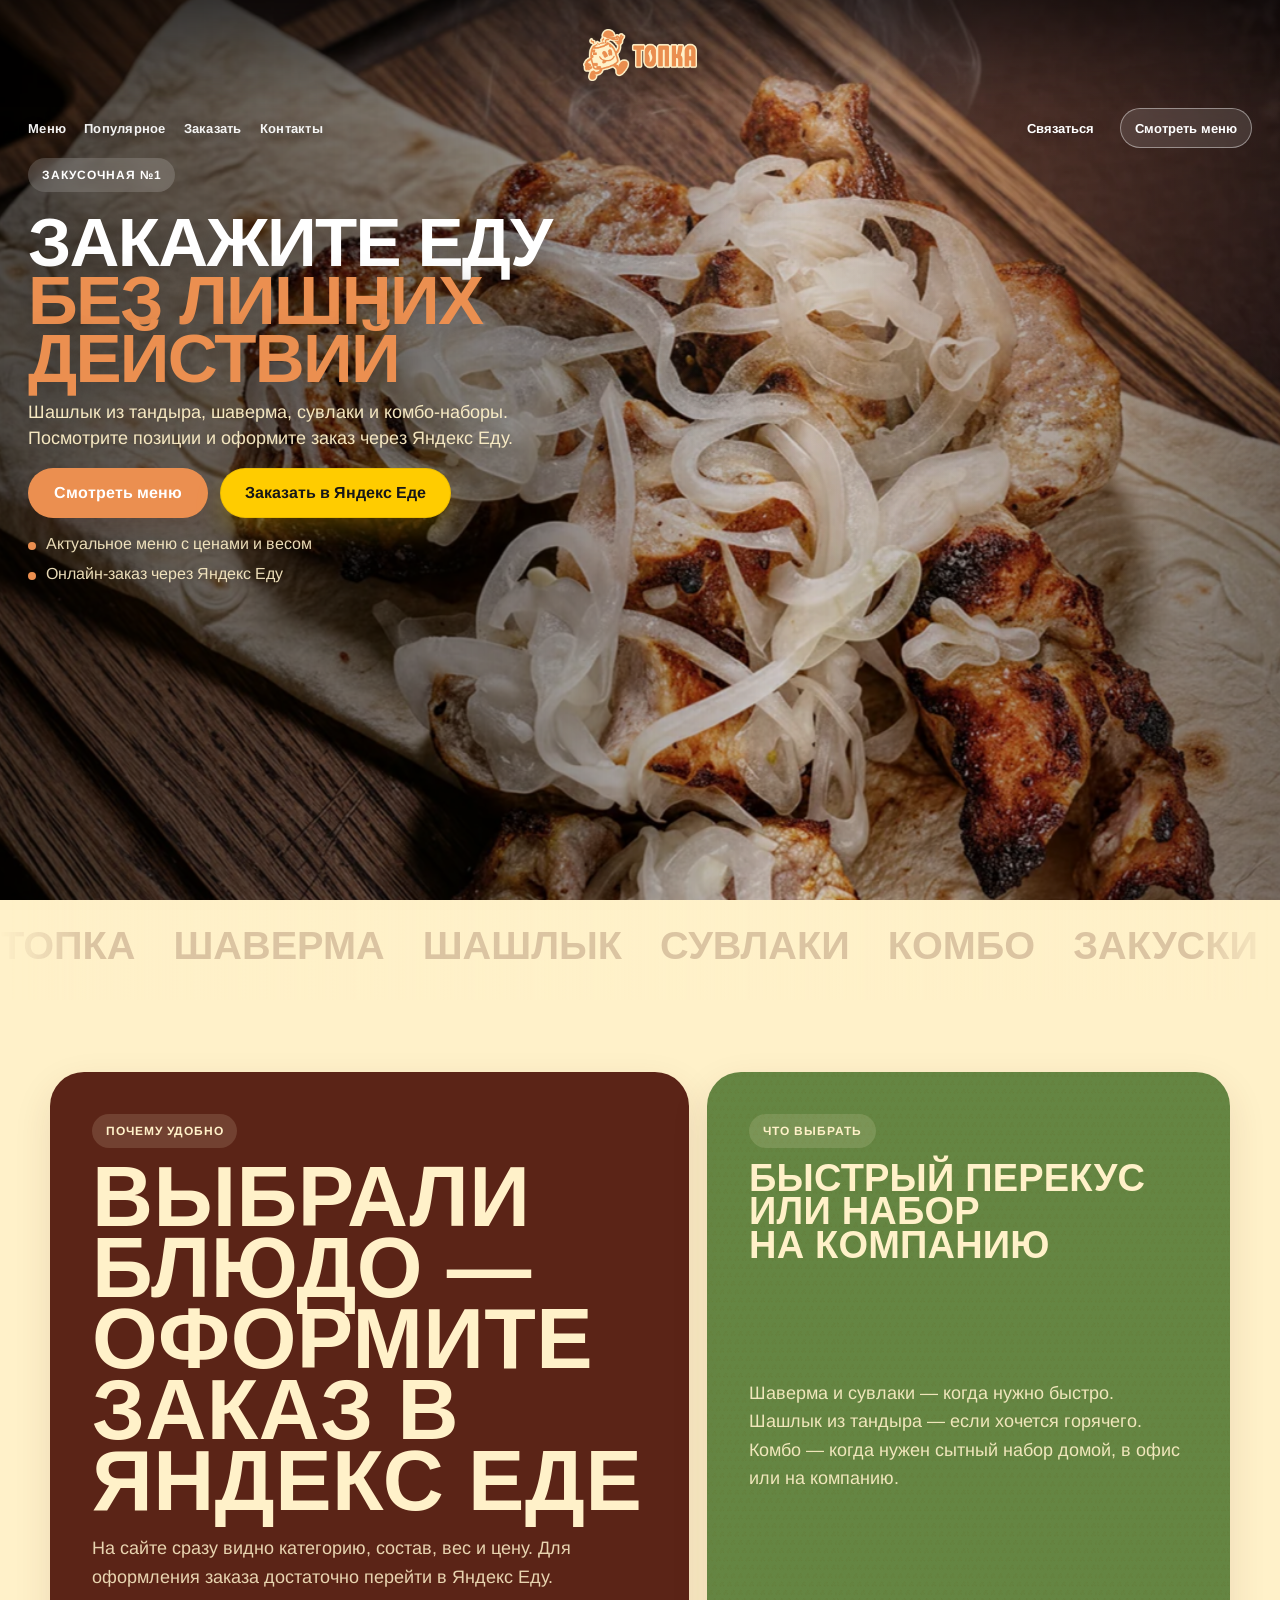
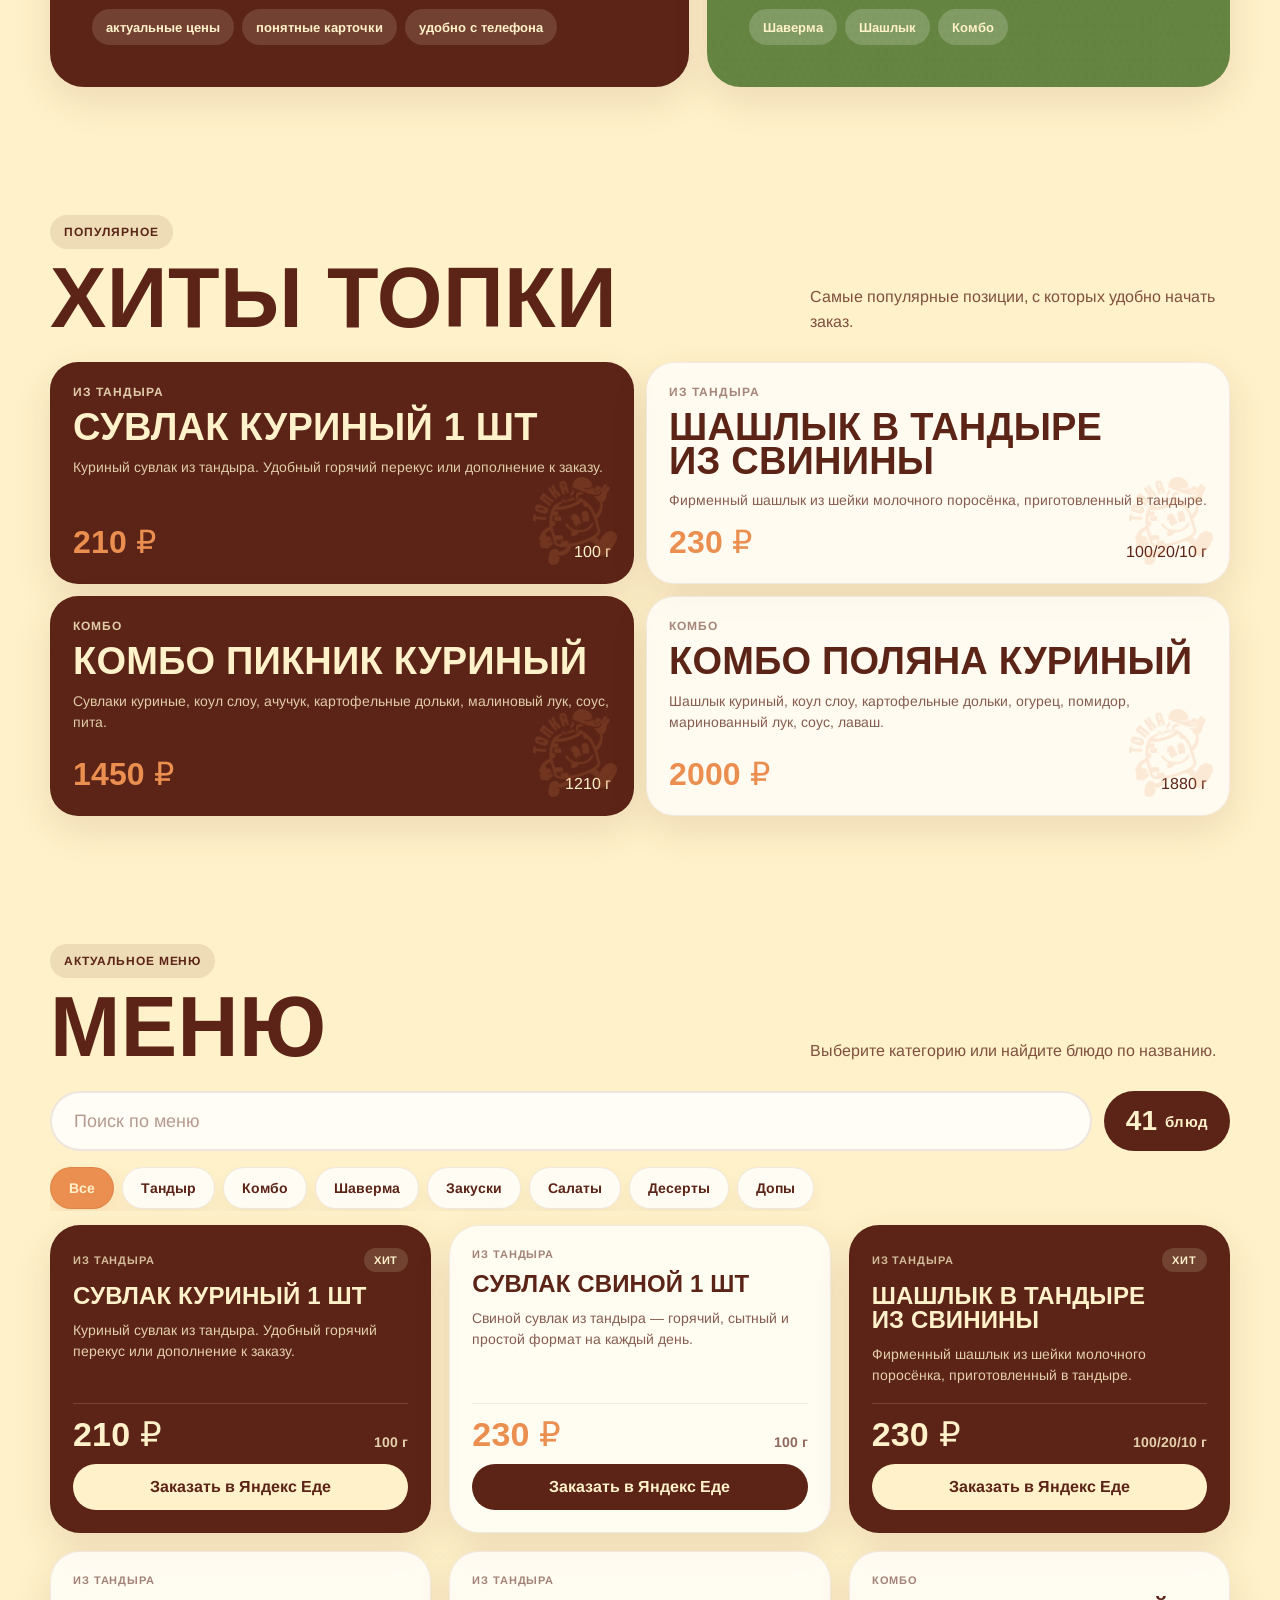
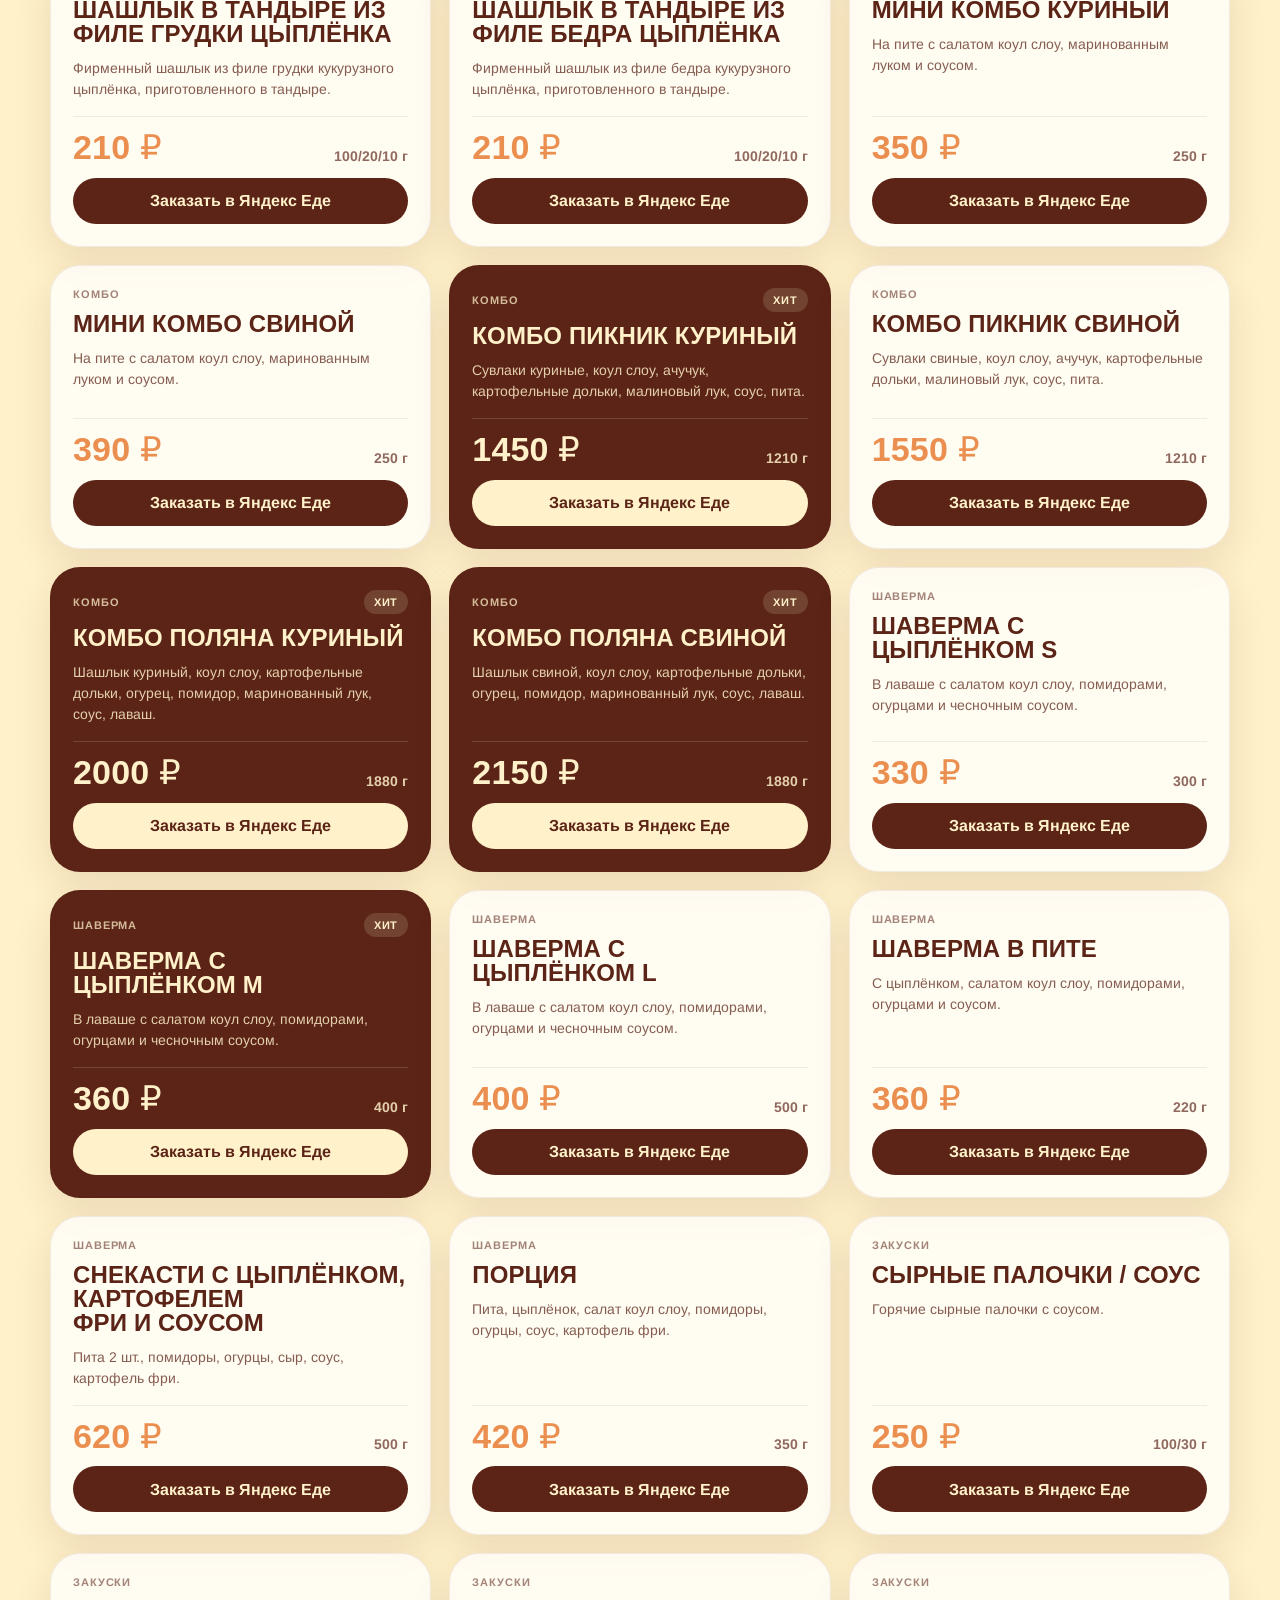
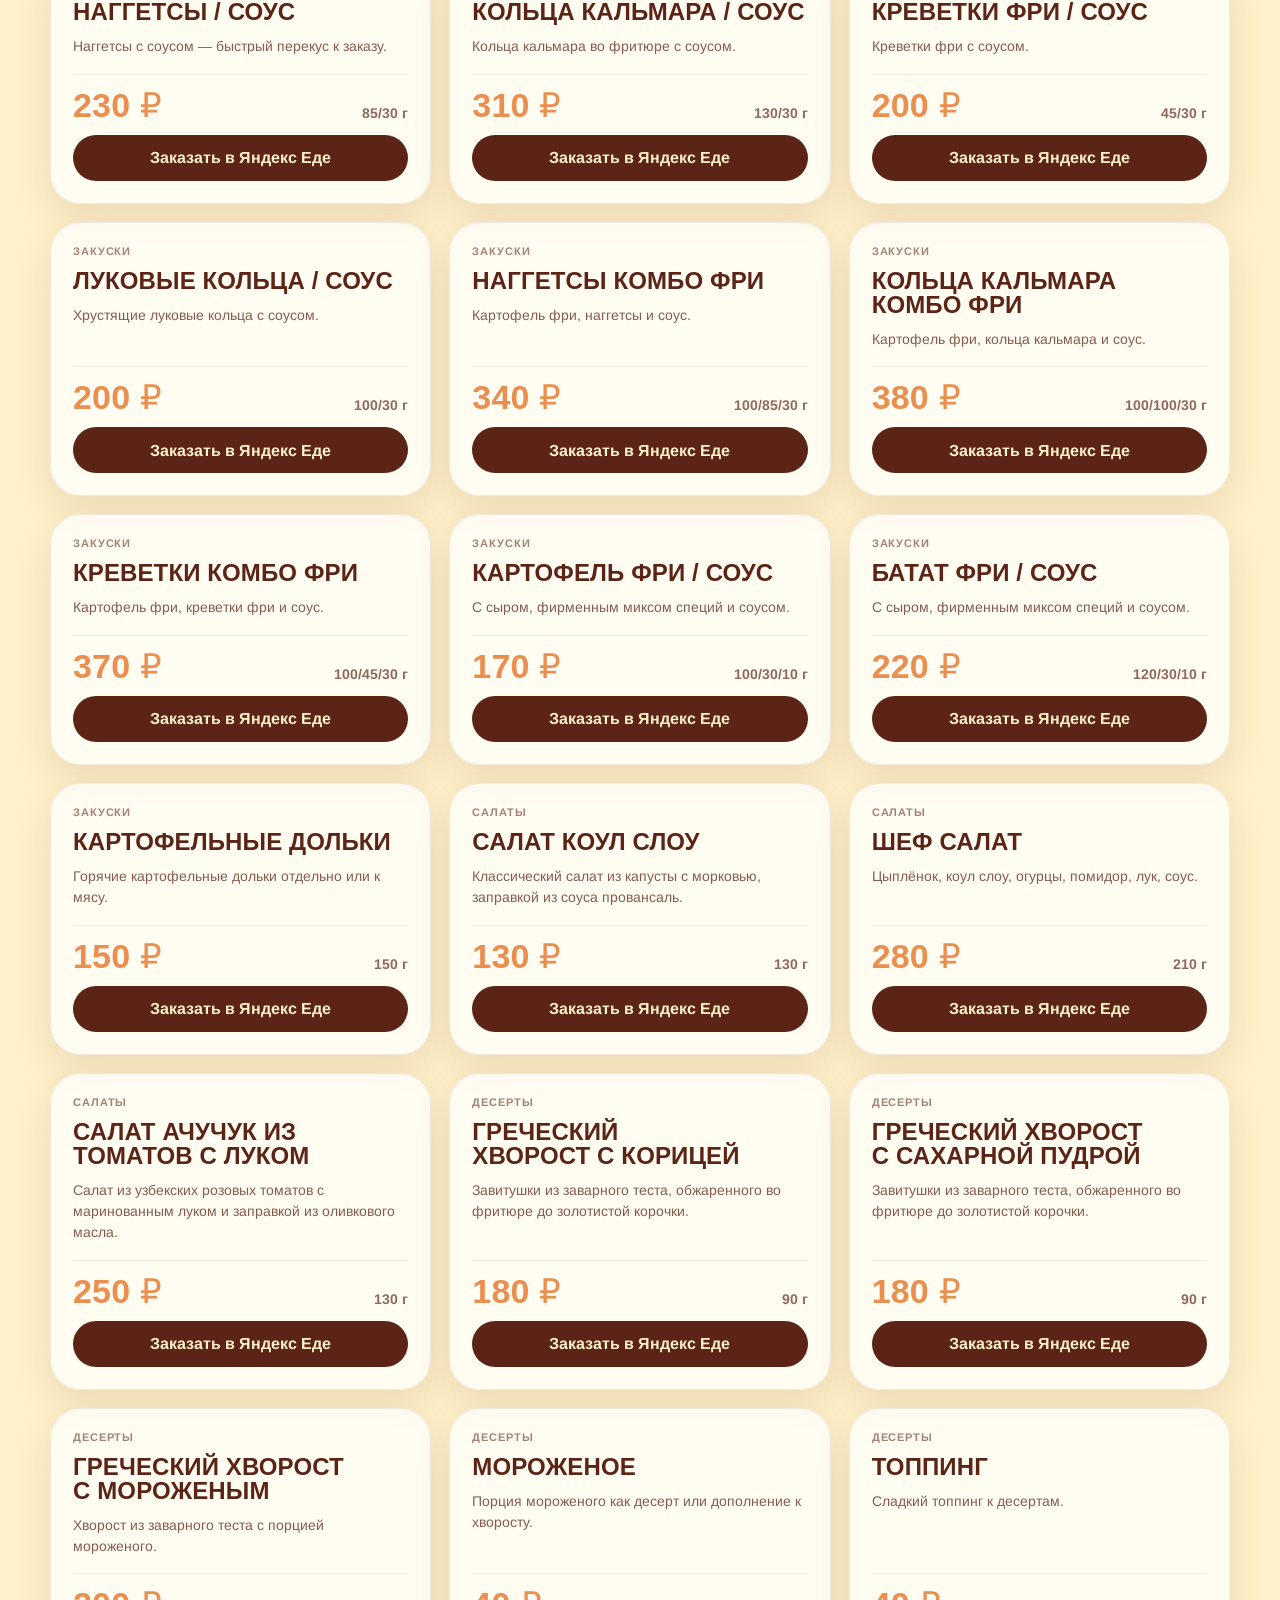
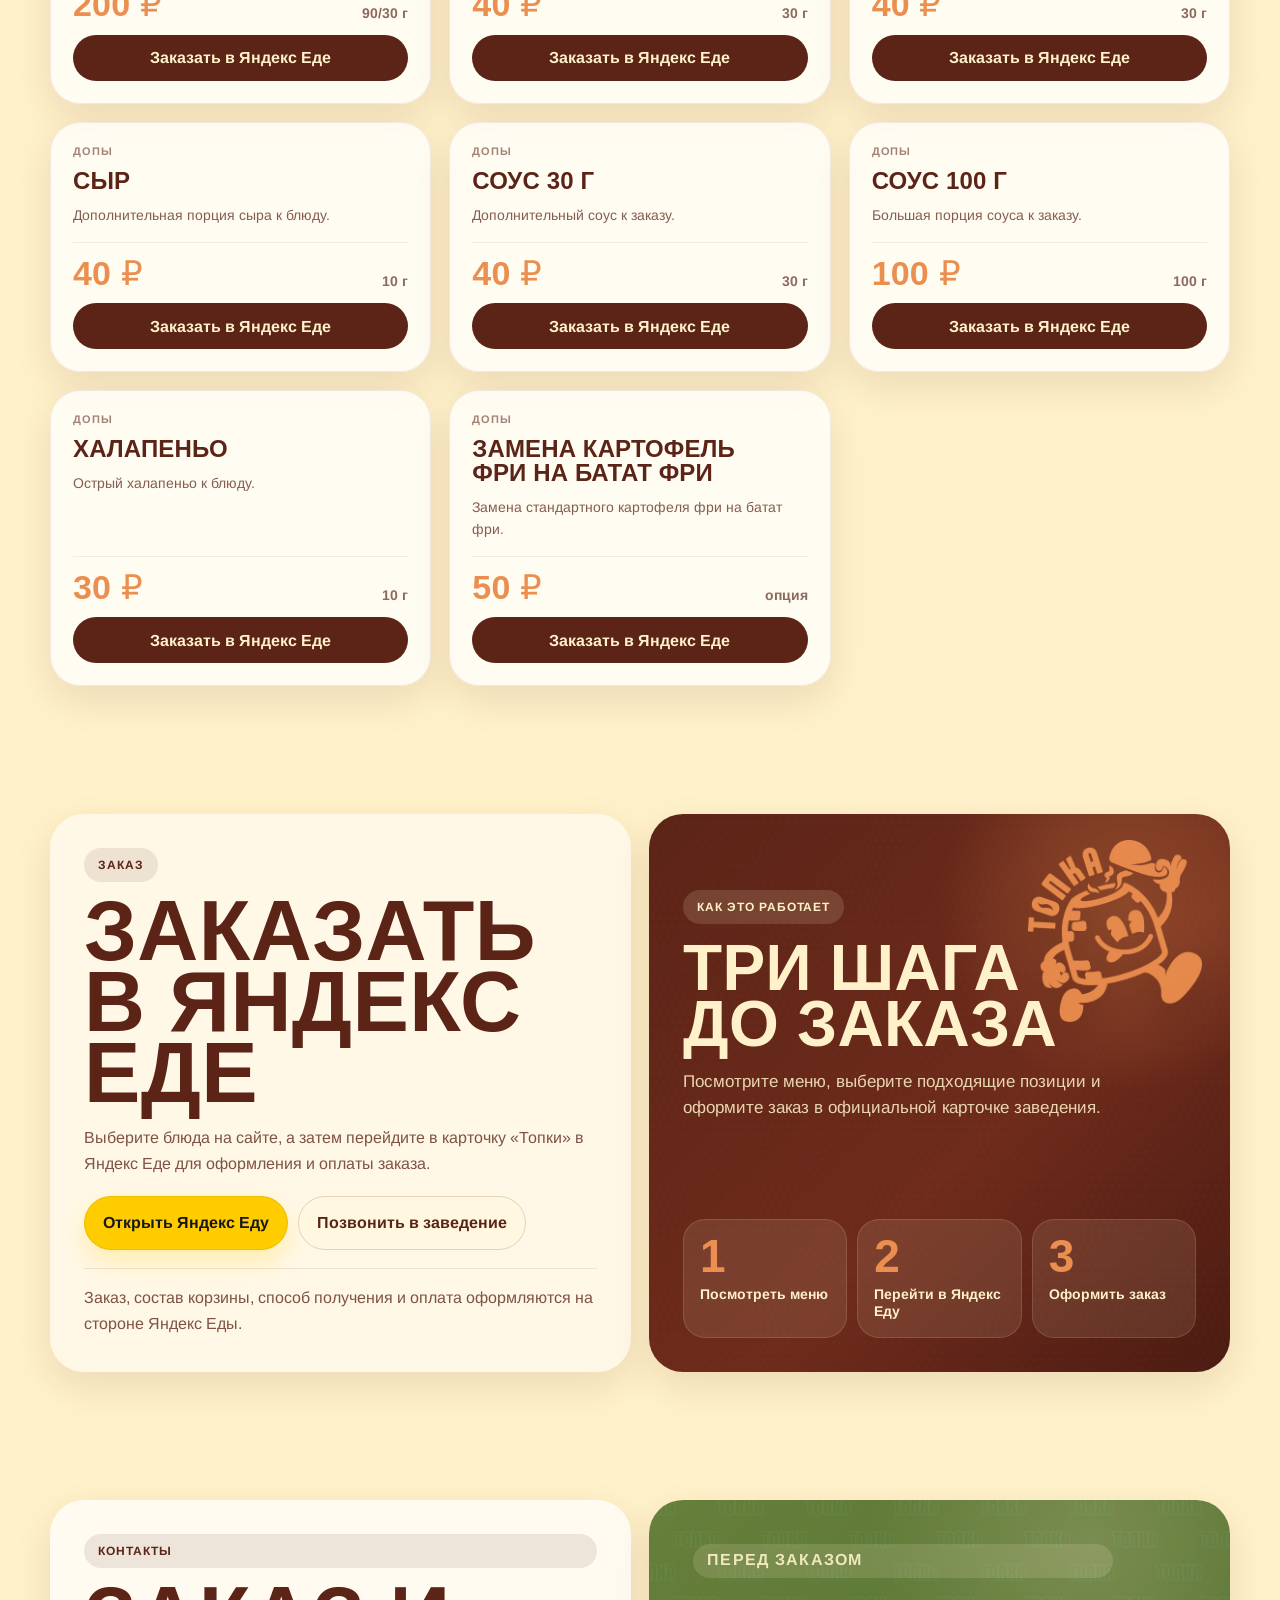
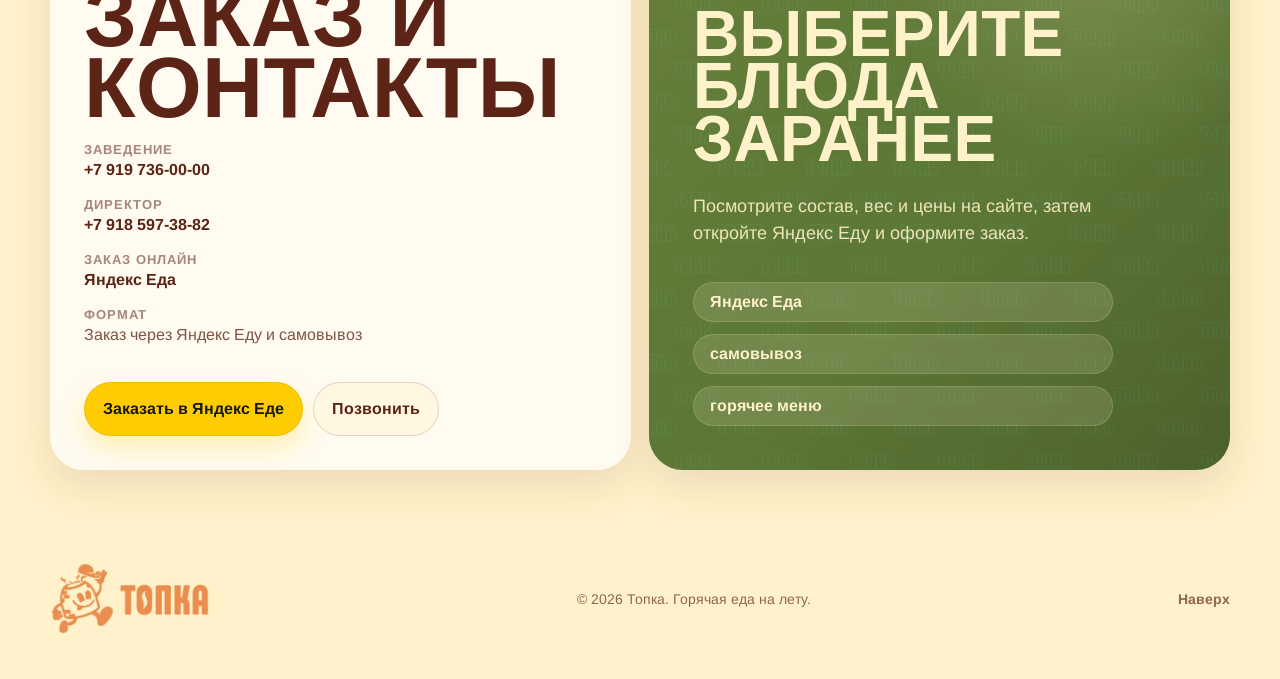
==== commit 25611db2: "Add files via upload" ====
--- a/index.html
+++ b/index.html
@@ -26,7 +26,7 @@
       <nav class="nav" aria-label="Основная навигация">
         <a href="#menu">Меню</a>
         <a href="#hits">Популярное</a>
-        <a href="#order">Заказать</a>
+        <a href="https://eda.yandex.ru/restaurant/topka_prjdh?utm_campaign=android&utm_medium=referral&utm_source=rst_shared_link" target="_blank" rel="noopener noreferrer">Заказать</a>
         <a href="#contacts">Контакты</a>
       </nav>
       <div class="header__actions">
@@ -44,7 +44,7 @@
         <span>Сувлаки</span>
         <span>Комбо</span>
       </div>
-      <div class="header__note">Заказ через Telegram, WhatsApp или звонок</div>
+      <div class="header__note">Заказ онлайн через Яндекс Еду</div>
     </div>
   </header>
 
@@ -60,14 +60,14 @@
           <div class="hero__copy">
             <span class="eyebrow eyebrow--hero">закусочная №1</span>
             <h1>Закажите еду<br><span>без лишних действий</span></h1>
-            <p class="hero__lead">Шашлык из тандыра, шаверма, сувлаки и комбо-наборы. Откройте меню, выберите блюда и сразу отправьте заказ в удобный канал связи.</p>
+            <p class="hero__lead">Шашлык из тандыра, шаверма, сувлаки и комбо-наборы. Посмотрите позиции и оформите заказ через Яндекс Еду.</p>
             <div class="hero__actions">
               <a class="btn btn--dark" href="#menu">Смотреть меню</a>
-              <a class="btn btn--light" href="#order">Заказать сейчас</a>
+              <a class="btn btn--yandex" href="https://eda.yandex.ru/restaurant/topka_prjdh?utm_campaign=android&utm_medium=referral&utm_source=rst_shared_link" target="_blank" rel="noopener noreferrer">Заказать в Яндекс Еде</a>
             </div>
             <ul class="hero__list" aria-label="Преимущества">
               <li>Актуальное меню с ценами и весом</li>
-              <li>Заказ в Telegram, WhatsApp или звонком</li>
+              <li>Онлайн-заказ через Яндекс Еду</li>
             </ul>
           </div>
           <div class="hero__aside">
@@ -84,7 +84,7 @@
         </div>
         <div class="hero__bottom-line">
           <a href="#menu">Смотреть меню</a>
-          <a href="#order">Самовывоз</a>
+          <a href="https://eda.yandex.ru/restaurant/topka_prjdh?utm_campaign=android&utm_medium=referral&utm_source=rst_shared_link" target="_blank" rel="noopener noreferrer">Заказать</a>
           <a href="#contacts">Связаться</a>
         </div>
       </div>
@@ -102,9 +102,9 @@
       <div class="panel panel--brown">
         <div>
           <span class="eyebrow eyebrow--cream">почему удобно</span>
-          <h2>Выбрали блюдо — сразу отправили заявку</h2>
-        </div>
-        <p>На сайте сразу видно категорию, состав, вес и цену. Не нужно листать бесконечные сторис или искать меню в переписке.</p>
+          <h2>Выбрали блюдо — оформите заказ в Яндекс Еде</h2>
+        </div>
+        <p>На сайте сразу видно категорию, состав, вес и цену. Для оформления заказа достаточно перейти в Яндекс Еду.</p>
         <div class="mini-benefits mini-benefits--contrast">
           <span>актуальные цены</span>
           <span>понятные карточки</span>
@@ -167,26 +167,25 @@
     <section class="section order reveal" id="order">
       <div class="order__content">
         <span class="eyebrow">заказ</span>
-        <h2>Заказать просто</h2>
-        <p data-order-text>Нажмите «Заказать» на карточке — текст заявки появится здесь.</p>
-        <textarea class="order__message" data-order-message readonly>Здравствуйте! Хочу сделать заказ в Топке.</textarea>
+        <h2>Заказать в Яндекс Еде</h2>
+        <p>Выберите блюда на сайте, а затем перейдите в карточку «Топки» в Яндекс Еде для оформления и оплаты заказа.</p>
         <div class="order__actions">
-          <a class="btn btn--dark" data-tg-link href="#contacts">Telegram</a>
-          <a class="btn btn--green" data-wa-link href="#contacts">WhatsApp</a>
-          <a class="btn btn--light" href="#contacts">Позвонить</a>
-        </div>
+          <a class="btn btn--yandex" href="https://eda.yandex.ru/restaurant/topka_prjdh?utm_campaign=android&utm_medium=referral&utm_source=rst_shared_link" target="_blank" rel="noopener noreferrer">Открыть Яндекс Еду</a>
+          <a class="btn btn--light" href="tel:+79197360000">Позвонить в заведение</a>
+        </div>
+        <p class="order__note">Заказ, состав корзины, способ получения и оплата оформляются на стороне Яндекс Еды.</p>
       </div>
       <div class="order__card order__card--new">
         <img class="order__mascot" src="assets/logo-mark.png" alt="Топка" />
         <div class="order__card-body">
           <span class="eyebrow eyebrow--cream">как это работает</span>
           <h3>Три шага<br>до заказа</h3>
-          <p>Кнопка на карточке блюда собирает короткий текст заявки. Его можно отправить в Telegram, WhatsApp или продиктовать по телефону.</p>
+          <p>Посмотрите меню, выберите подходящие позиции и оформите заказ в официальной карточке заведения.</p>
         </div>
         <div class="order-steps">
-          <div><b>1</b><span>Открыть меню</span></div>
-          <div><b>2</b><span>Выбрать блюдо</span></div>
-          <div><b>3</b><span>Отправить заявку</span></div>
+          <div><b>1</b><span>Посмотреть меню</span></div>
+          <div><b>2</b><span>Перейти в Яндекс Еду</span></div>
+          <div><b>3</b><span>Оформить заказ</span></div>
         </div>
       </div>
     </section>
@@ -194,26 +193,27 @@
     <section class="section contacts reveal" id="contacts">
       <div class="contacts__info">
         <span class="eyebrow">контакты</span>
-        <h2>Заказ и самовывоз</h2>
+        <h2>Заказ и контакты</h2>
         <dl>
-          <div><dt>Каналы связи</dt><dd>Звонок, Telegram или WhatsApp</dd></div>
-          <div><dt>Формат</dt><dd>Заказ заранее и самовывоз</dd></div>
-          <div><dt>Что в меню</dt><dd>Шашлык, шаверма, комбо, закуски, салаты и десерты</dd></div>
+          <div><dt>Заведение</dt><dd><a href="tel:+79197360000">+7 919 736-00-00</a></dd></div>
+          <div><dt>Директор</dt><dd><a href="tel:+79185973882">+7 918 597-38-82</a></dd></div>
+          <div><dt>Заказ онлайн</dt><dd><a href="https://eda.yandex.ru/restaurant/topka_prjdh?utm_campaign=android&utm_medium=referral&utm_source=rst_shared_link" target="_blank" rel="noopener noreferrer">Яндекс Еда</a></dd></div>
+          <div><dt>Формат</dt><dd>Заказ через Яндекс Еду и самовывоз</dd></div>
         </dl>
         <div class="contacts__buttons">
-          <a class="btn btn--dark" href="#menu">Выбрать блюда</a>
-          <a class="btn btn--light" href="#order">Перейти к заказу</a>
+          <a class="btn btn--yandex" href="https://eda.yandex.ru/restaurant/topka_prjdh?utm_campaign=android&utm_medium=referral&utm_source=rst_shared_link" target="_blank" rel="noopener noreferrer">Заказать в Яндекс Еде</a>
+          <a class="btn btn--light" href="tel:+79197360000">Позвонить</a>
         </div>
       </div>
       <div class="map-card map-card--new">
         <img src="assets/pattern-word.png" alt="" aria-hidden="true" />
         <div class="map-card__content">
-          <span class="eyebrow eyebrow--cream">перед визитом</span>
-          <strong>Соберите заказ заранее</strong>
-          <p>Так проще: выбрали позиции, отправили заявку и забрали горячее без лишних уточнений.</p>
+          <span class="eyebrow eyebrow--cream">перед заказом</span>
+          <strong>Выберите блюда заранее</strong>
+          <p>Посмотрите состав, вес и цены на сайте, затем откройте Яндекс Еду и оформите заказ.</p>
           <div class="map-card__chips">
+            <span>Яндекс Еда</span>
             <span>самовывоз</span>
-            <span>мессенджеры</span>
             <span>горячее меню</span>
           </div>
         </div>
@@ -227,7 +227,7 @@
     <a href="#top">Наверх</a>
   </footer>
 
-  <a class="floating-order" href="#menu">Смотреть меню</a>
+  <a class="floating-order" href="https://eda.yandex.ru/restaurant/topka_prjdh?utm_campaign=android&utm_medium=referral&utm_source=rst_shared_link" target="_blank" rel="noopener noreferrer">Заказать в Яндекс Еде</a>
   <button class="scroll-top" type="button" data-scroll-top aria-label="Наверх">↑</button>
 
   <script src="menu-data.js"></script>
--- a/styles.css
+++ b/styles.css
@@ -1114,3 +1114,1106 @@
   .hero__lead{font-size:16px !important;}
   .hero__actions{display:grid !important;grid-template-columns:1fr !important;width:100%;}
 }
+
+
+/* === V11 FIX: убираем нижнюю полоску и нормально разводим верхнее меню с hero === */
+.hero__bottom-line{
+  display:none !important;
+}
+
+.hero__center-logo{
+  display:none !important;
+}
+
+.header{
+  position:absolute !important;
+  top:0 !important;
+  left:0 !important;
+  right:0 !important;
+  width:100% !important;
+  max-width:none !important;
+  margin:0 !important;
+  padding:18px 34px !important;
+  border:0 !important;
+  border-radius:0 !important;
+  background:linear-gradient(180deg,rgba(0,0,0,.46),rgba(0,0,0,.16) 58%,rgba(0,0,0,0)) !important;
+  box-shadow:none !important;
+  backdrop-filter:none !important;
+  color:#fff !important;
+}
+
+.header__top{
+  width:min(1320px,100%) !important;
+  height:64px !important;
+  margin:0 auto !important;
+  display:grid !important;
+  grid-template-columns:minmax(0,1fr) auto minmax(0,1fr) !important;
+  align-items:center !important;
+  gap:24px !important;
+}
+
+.brand{
+  grid-column:2 !important;
+  justify-self:center !important;
+  align-self:center !important;
+  width:auto !important;
+  height:64px !important;
+  display:flex !important;
+  align-items:center !important;
+  justify-content:center !important;
+}
+
+.brand img{
+  width:auto !important;
+  height:58px !important;
+  max-width:160px !important;
+  max-height:58px !important;
+  object-fit:contain !important;
+  filter:drop-shadow(0 8px 18px rgba(0,0,0,.35));
+}
+
+.nav{
+  grid-column:1 !important;
+  justify-self:start !important;
+  align-self:center !important;
+  display:flex !important;
+  align-items:center !important;
+  gap:24px !important;
+  margin:0 !important;
+  padding:0 !important;
+  min-width:0 !important;
+}
+
+.nav a{
+  display:inline-flex !important;
+  align-items:center !important;
+  min-height:34px !important;
+  padding:0 !important;
+  color:#fff !important;
+  font-size:14px !important;
+  font-weight:900 !important;
+  line-height:1 !important;
+  opacity:.94 !important;
+  text-shadow:0 2px 12px rgba(0,0,0,.42) !important;
+  white-space:nowrap !important;
+  background:transparent !important;
+}
+
+.header__actions{
+  grid-column:3 !important;
+  justify-self:end !important;
+  align-self:center !important;
+  display:flex !important;
+  align-items:center !important;
+  gap:12px !important;
+  margin:0 !important;
+}
+
+.header__ghost,
+.header__cta{
+  min-height:42px !important;
+  padding:0 18px !important;
+  border-radius:999px !important;
+  font-size:14px !important;
+  font-weight:900 !important;
+  line-height:1 !important;
+  color:#fff !important;
+  white-space:nowrap !important;
+}
+
+.header__ghost{
+  background:transparent !important;
+  border:0 !important;
+  text-shadow:0 2px 12px rgba(0,0,0,.42) !important;
+}
+
+.header__cta{
+  background:rgba(255,255,255,.12) !important;
+  border:1px solid rgba(255,255,255,.42) !important;
+  box-shadow:none !important;
+  backdrop-filter:blur(10px) !important;
+}
+
+.header__bottom{
+  display:none !important;
+}
+
+.burger{
+  display:none !important;
+}
+
+.hero{
+  padding:0 !important;
+}
+
+.hero__banner{
+  min-height:720px !important;
+  height:100vh !important;
+  max-height:none !important;
+}
+
+.hero__content{
+  min-height:100vh !important;
+  height:100vh !important;
+  padding:122px 34px 72px !important;
+  align-items:center !important;
+}
+
+.hero__copy{
+  max-width:760px !important;
+}
+
+.hero__copy h1{
+  max-width:760px !important;
+  font-size:clamp(66px,7.2vw,122px) !important;
+  line-height:.82 !important;
+}
+
+.hero__lead{
+  max-width:660px !important;
+}
+
+@media (max-width:1100px){
+  .header{
+    padding:16px 22px !important;
+  }
+  .header__top{
+    grid-template-columns:auto 1fr auto !important;
+    height:58px !important;
+    gap:16px !important;
+  }
+  .brand{
+    grid-column:1 !important;
+    justify-self:start !important;
+    height:58px !important;
+  }
+  .brand img{
+    height:52px !important;
+    max-height:52px !important;
+  }
+  .nav{
+    grid-column:2 !important;
+    justify-self:center !important;
+    gap:16px !important;
+  }
+  .nav a{
+    font-size:13px !important;
+  }
+  .header__actions{
+    grid-column:3 !important;
+  }
+  .header__ghost{
+    display:none !important;
+  }
+  .header__cta{
+    min-height:38px !important;
+    padding:0 14px !important;
+    font-size:13px !important;
+  }
+  .hero__content{
+    padding-top:116px !important;
+  }
+}
+
+@media (max-width:820px){
+  .header{
+    padding:14px 16px !important;
+    background:linear-gradient(180deg,rgba(0,0,0,.58),rgba(0,0,0,.12) 72%,rgba(0,0,0,0)) !important;
+  }
+  .header__top{
+    height:52px !important;
+    display:flex !important;
+    align-items:center !important;
+    justify-content:space-between !important;
+    gap:12px !important;
+  }
+  .brand{
+    width:auto !important;
+    height:52px !important;
+    grid-column:auto !important;
+  }
+  .brand img{
+    height:46px !important;
+    max-height:46px !important;
+    max-width:132px !important;
+  }
+  .nav,
+  .header__actions{
+    display:none !important;
+  }
+  .burger{
+    display:inline-flex !important;
+    align-items:center !important;
+    justify-content:center !important;
+    flex:0 0 auto !important;
+    width:44px !important;
+    height:44px !important;
+    margin-left:auto !important;
+    padding:0 !important;
+    background:rgba(0,0,0,.42) !important;
+    border:1px solid rgba(255,255,255,.22) !important;
+    border-radius:999px !important;
+  }
+  .burger span{
+    width:18px !important;
+    height:2px !important;
+    margin:2px 0 !important;
+    background:#fff !important;
+  }
+  .header.is-open{
+    background:rgba(18,18,18,.94) !important;
+    backdrop-filter:blur(18px) !important;
+    padding-bottom:16px !important;
+  }
+  .header.is-open .header__top{
+    flex-wrap:wrap !important;
+    height:auto !important;
+  }
+  .header.is-open .nav{
+    display:grid !important;
+    order:3 !important;
+    width:100% !important;
+    gap:8px !important;
+    padding-top:12px !important;
+  }
+  .header.is-open .nav a{
+    min-height:42px !important;
+    padding:0 14px !important;
+    border-radius:14px !important;
+    background:rgba(255,255,255,.08) !important;
+    font-size:15px !important;
+  }
+  .header.is-open .header__actions{
+    display:grid !important;
+    grid-template-columns:1fr !important;
+    order:4 !important;
+    width:100% !important;
+    gap:8px !important;
+    padding-top:8px !important;
+  }
+  .header.is-open .header__ghost{
+    display:flex !important;
+    justify-content:center !important;
+    border:1px solid rgba(255,255,255,.22) !important;
+    background:rgba(255,255,255,.06) !important;
+  }
+  .header.is-open .header__cta{
+    justify-content:center !important;
+    min-height:44px !important;
+  }
+  .hero__banner{
+    min-height:680px !important;
+    height:100svh !important;
+  }
+  .hero__content{
+    min-height:680px !important;
+    height:100svh !important;
+    padding:96px 20px 54px !important;
+    align-items:center !important;
+  }
+  .hero__copy h1{
+    font-size:clamp(44px,15vw,76px) !important;
+    max-width:100% !important;
+  }
+  .hero__lead{
+    font-size:17px !important;
+    max-width:100% !important;
+  }
+}
+
+@media (max-width:520px){
+  .hero__banner{
+    min-height:660px !important;
+  }
+  .hero__content{
+    min-height:660px !important;
+    padding:88px 16px 44px !important;
+  }
+  .hero__copy h1{
+    font-size:clamp(40px,16vw,62px) !important;
+    line-height:.86 !important;
+  }
+  .hero__lead{
+    font-size:16px !important;
+  }
+  .hero__actions{
+    display:grid !important;
+    grid-template-columns:1fr !important;
+    width:100% !important;
+  }
+  .hero__actions .btn{
+    width:100% !important;
+    min-width:0 !important;
+  }
+}
+
+
+/* === V12 MOBILE: красивый бургер + плашки меню во всю ширину === */
+
+/* Бургер в hero-шапке: стекло, аккуратный размер, анимация в крестик */
+@media (max-width:900px){
+  .burger{
+    width:48px !important;
+    height:48px !important;
+    min-width:48px !important;
+    min-height:48px !important;
+    display:inline-flex !important;
+    align-items:center !important;
+    justify-content:center !important;
+    flex-direction:column !important;
+    gap:5px !important;
+    padding:0 !important;
+    border-radius:999px !important;
+    border:1px solid rgba(255,255,255,.34) !important;
+    background:rgba(255,255,255,.14) !important;
+    box-shadow:0 14px 30px rgba(0,0,0,.20), inset 0 1px 0 rgba(255,255,255,.22) !important;
+    backdrop-filter:blur(12px) !important;
+    -webkit-backdrop-filter:blur(12px) !important;
+  }
+
+  .burger span{
+    display:block !important;
+    width:20px !important;
+    height:2px !important;
+    margin:0 !important;
+    border-radius:999px !important;
+    background:#fff !important;
+    box-shadow:0 1px 8px rgba(0,0,0,.26) !important;
+    transform-origin:center !important;
+    transition:transform .22s ease, opacity .18s ease, width .18s ease !important;
+  }
+
+  .header.is-open .burger{
+    background:var(--orange) !important;
+    border-color:rgba(255,255,255,.36) !important;
+  }
+
+  .header.is-open .burger span:nth-child(1){
+    transform:translateY(7px) rotate(45deg) !important;
+  }
+
+  .header.is-open .burger span:nth-child(2){
+    opacity:0 !important;
+    width:0 !important;
+  }
+
+  .header.is-open .burger span:nth-child(3){
+    transform:translateY(-7px) rotate(-45deg) !important;
+  }
+
+  /* Выпадающее меню бургера — плашки на всю ширину */
+  .header.is-open .nav{
+    display:grid !important;
+    grid-template-columns:1fr !important;
+    width:100% !important;
+    gap:10px !important;
+    padding-top:16px !important;
+  }
+
+  .header.is-open .nav a{
+    width:100% !important;
+    min-height:48px !important;
+    display:flex !important;
+    align-items:center !important;
+    justify-content:center !important;
+    padding:0 16px !important;
+    border-radius:18px !important;
+    background:rgba(255,255,255,.12) !important;
+    border:1px solid rgba(255,255,255,.16) !important;
+    color:#fff !important;
+    font-size:15px !important;
+    font-weight:900 !important;
+    box-shadow:inset 0 1px 0 rgba(255,255,255,.12) !important;
+  }
+
+  .header.is-open .header__actions{
+    display:grid !important;
+    grid-template-columns:1fr !important;
+    width:100% !important;
+    gap:10px !important;
+    padding-top:10px !important;
+  }
+
+  .header.is-open .header__ghost,
+  .header.is-open .header__cta{
+    width:100% !important;
+    min-height:50px !important;
+    display:flex !important;
+    align-items:center !important;
+    justify-content:center !important;
+    border-radius:18px !important;
+  }
+
+  .header.is-open .header__ghost{
+    background:rgba(255,255,255,.10) !important;
+    border:1px solid rgba(255,255,255,.16) !important;
+  }
+
+  .header.is-open .header__cta{
+    background:var(--orange) !important;
+    border:1px solid rgba(255,255,255,.24) !important;
+  }
+}
+
+/* Плашки категорий меню на мобилке — не каруселью, а ровной сеткой во всю ширину */
+@media (max-width:760px){
+  .tabs-wrap{
+    width:100% !important;
+    padding:0 0 18px !important;
+    margin-top:4px !important;
+    overflow:visible !important;
+  }
+
+  .category-tabs{
+    width:100% !important;
+    display:grid !important;
+    grid-template-columns:repeat(2,minmax(0,1fr)) !important;
+    gap:10px !important;
+    overflow:visible !important;
+    padding:0 !important;
+  }
+
+  .tab{
+    width:100% !important;
+    min-width:0 !important;
+    min-height:48px !important;
+    display:flex !important;
+    align-items:center !important;
+    justify-content:center !important;
+    padding:0 12px !important;
+    border-radius:18px !important;
+    font-size:14px !important;
+    box-shadow:0 10px 22px rgba(79,35,24,.08) !important;
+    text-align:center !important;
+  }
+
+  .tab.is-active{
+    box-shadow:0 14px 26px rgba(235,143,80,.22) !important;
+  }
+}
+
+@media (max-width:420px){
+  .category-tabs{
+    grid-template-columns:1fr !important;
+  }
+
+  .tab{
+    min-height:46px !important;
+    border-radius:16px !important;
+  }
+
+  .burger{
+    width:46px !important;
+    height:46px !important;
+    min-width:46px !important;
+    min-height:46px !important;
+  }
+}
+
+/* === V13 FIX: mobile scroll for menu items === */
+@media (max-width: 760px){
+  html,
+  body{
+    height:auto !important;
+    min-height:100% !important;
+    overflow-x:hidden !important;
+    overflow-y:auto !important;
+    -webkit-overflow-scrolling:touch !important;
+    overscroll-behavior-y:auto !important;
+    touch-action:pan-y !important;
+  }
+
+  main,
+  .section,
+  .menu-section,
+  .menu-tools,
+  .tabs-wrap,
+  .category-tabs,
+  .menu-grid{
+    height:auto !important;
+    max-height:none !important;
+    overflow-y:visible !important;
+    -webkit-overflow-scrolling:touch !important;
+    touch-action:pan-y !important;
+  }
+
+  .tabs-wrap{
+    position:relative !important;
+    top:auto !important;
+    z-index:2 !important;
+    pointer-events:auto !important;
+  }
+
+  .menu-grid{
+    position:relative !important;
+    z-index:1 !important;
+    display:grid !important;
+    grid-template-columns:1fr !important;
+    gap:12px !important;
+    padding-bottom:34px !important;
+  }
+
+  .menu-card{
+    position:relative !important;
+    min-height:0 !important;
+    height:auto !important;
+    touch-action:pan-y !important;
+  }
+
+  .menu-card a,
+  .tab,
+  .burger{
+    touch-action:manipulation !important;
+  }
+
+  .header.is-open{
+    max-height:calc(100svh - 10px) !important;
+    overflow-y:auto !important;
+    -webkit-overflow-scrolling:touch !important;
+  }
+}
+
+@media (max-width: 420px){
+  .menu-section{
+    padding-left:14px !important;
+    padding-right:14px !important;
+  }
+
+  .menu-grid{
+    gap:10px !important;
+  }
+}
+
+
+/* === V14 FIX: скролл именно к позициям меню на мобилке === */
+.menu-grid{
+  scroll-margin-top:calc(var(--header-height, 86px) + 18px) !important;
+}
+
+@media (max-width:760px){
+  /* Категории компактнее, чтобы позиции меню начинались выше */
+  .category-tabs{
+    grid-template-columns:repeat(2,minmax(0,1fr)) !important;
+    gap:8px !important;
+  }
+
+  .tab{
+    min-height:44px !important;
+    padding:0 10px !important;
+    border-radius:16px !important;
+    font-size:13px !important;
+    line-height:1.05 !important;
+  }
+
+  .tabs-wrap{
+    margin-bottom:14px !important;
+  }
+
+  .menu-grid{
+    display:grid !important;
+    grid-template-columns:1fr !important;
+    gap:12px !important;
+    scroll-margin-top:calc(var(--header-height, 72px) + 14px) !important;
+    touch-action:pan-y !important;
+  }
+
+  .menu-card,
+  .menu-card *{
+    max-width:100% !important;
+  }
+}
+
+@media (max-width:420px){
+  /* Не уводим категории в одну колонку: из-за этого позиции меню слишком низко */
+  .category-tabs{
+    grid-template-columns:repeat(2,minmax(0,1fr)) !important;
+  }
+
+  .tab{
+    min-height:42px !important;
+    border-radius:15px !important;
+    font-size:12.5px !important;
+  }
+}
+
+/* === V15 FIX: на мобилке убираем эффект пропадания/появления меню === */
+@media (max-width: 760px){
+  /* Секции не должны быть невидимыми из-за reveal-анимации */
+  .js .reveal,
+  .js .reveal.is-visible,
+  .section.reveal,
+  .menu-section.reveal{
+    opacity:1 !important;
+    visibility:visible !important;
+    transform:none !important;
+    transition:none !important;
+    animation:none !important;
+  }
+
+  /* Карточки блюд сразу видимые, без fade/slide-анимации */
+  .menu-grid,
+  .menu-card,
+  .menu-card.is-hot{
+    opacity:1 !important;
+    visibility:visible !important;
+    transform:none !important;
+    animation:none !important;
+    transition:none !important;
+  }
+
+  .menu-card[style]{
+    animation-delay:0ms !important;
+  }
+
+  /* Позиции меню должны отображаться обычным списком без исчезаний */
+  [data-menu-grid] > *{
+    opacity:1 !important;
+    visibility:visible !important;
+    transform:none !important;
+    animation:none !important;
+  }
+}
+
+/* === V16 POLISH: ноутбуки, герой и общая доводка сайта === */
+
+/* Герой: текст больше не пересекается с верхней навигацией */
+.hero__copy{
+  align-items:flex-start !important;
+}
+
+.eyebrow--hero{
+  width:max-content !important;
+  max-width:100% !important;
+  flex:0 0 auto !important;
+  align-self:flex-start !important;
+}
+
+@media (min-width:901px){
+  .header{
+    padding:20px 34px 18px !important;
+  }
+
+  .header__top{
+    height:70px !important;
+    min-height:70px !important;
+    align-items:center !important;
+  }
+
+  .brand{
+    height:70px !important;
+  }
+
+  .brand img{
+    height:58px !important;
+    max-height:58px !important;
+  }
+
+  .nav,
+  .header__actions{
+    align-self:center !important;
+    transform:none !important;
+  }
+
+  .hero__content{
+    align-items:flex-start !important;
+    justify-content:flex-start !important;
+    padding-top:178px !important;
+    padding-bottom:58px !important;
+    height:auto !important;
+    min-height:clamp(720px,100vh,920px) !important;
+  }
+
+  .hero__copy{
+    max-width:min(670px,58vw) !important;
+    gap:16px !important;
+  }
+
+  .hero__copy h1{
+    max-width:670px !important;
+    font-size:clamp(58px,6vw,106px) !important;
+    line-height:.82 !important;
+    letter-spacing:-.025em !important;
+    margin-top:10px !important;
+  }
+
+  .hero__lead{
+    max-width:600px !important;
+    font-size:clamp(18px,1.45vw,22px) !important;
+    line-height:1.42 !important;
+  }
+
+  .hero__actions{
+    gap:12px !important;
+    margin-top:4px !important;
+  }
+
+  .hero__actions .btn{
+    min-height:54px !important;
+    min-width:190px !important;
+    padding-left:24px !important;
+    padding-right:24px !important;
+  }
+
+  .hero__list{
+    gap:8px !important;
+    margin-top:2px !important;
+  }
+
+  .hero__list li{
+    font-size:16px !important;
+    line-height:1.35 !important;
+  }
+}
+
+/* Самый проблемный диапазон: ноуты 1280–1440 и невысокие экраны */
+@media (min-width:901px) and (max-width:1480px){
+  .header{
+    padding-left:28px !important;
+    padding-right:28px !important;
+  }
+
+  .header__top{
+    gap:18px !important;
+  }
+
+  .brand img{
+    height:52px !important;
+    max-height:52px !important;
+    max-width:142px !important;
+  }
+
+  .nav{
+    gap:18px !important;
+  }
+
+  .nav a{
+    font-size:13px !important;
+  }
+
+  .header__ghost,
+  .header__cta{
+    min-height:40px !important;
+    padding-left:14px !important;
+    padding-right:14px !important;
+    font-size:13px !important;
+  }
+
+  .hero__content{
+    padding-top:158px !important;
+    padding-left:28px !important;
+    padding-right:28px !important;
+    padding-bottom:46px !important;
+    min-height:720px !important;
+  }
+
+  .hero__copy{
+    max-width:590px !important;
+    gap:13px !important;
+  }
+
+  .hero__copy h1{
+    max-width:590px !important;
+    font-size:clamp(54px,5.4vw,84px) !important;
+    line-height:.84 !important;
+    margin-top:8px !important;
+  }
+
+  .hero__lead{
+    max-width:560px !important;
+    font-size:18px !important;
+    line-height:1.42 !important;
+  }
+
+  .hero__actions .btn{
+    min-width:180px !important;
+    min-height:50px !important;
+  }
+}
+
+@media (min-width:901px) and (max-height:820px){
+  .hero__banner{
+    min-height:680px !important;
+  }
+
+  .hero__content{
+    min-height:680px !important;
+    padding-top:146px !important;
+    padding-bottom:38px !important;
+  }
+
+  .hero__copy{
+    gap:12px !important;
+  }
+
+  .hero__copy h1{
+    font-size:clamp(52px,5.1vw,78px) !important;
+  }
+
+  .hero__lead{
+    font-size:17px !important;
+  }
+
+  .hero__list li{
+    font-size:15px !important;
+  }
+}
+
+/* Широкие экраны: оставляем эффектный первый экран, но без гигантомании */
+@media (min-width:1481px){
+  .hero__content{
+    padding-top:176px !important;
+  }
+
+  .hero__copy h1{
+    font-size:clamp(82px,5.8vw,116px) !important;
+  }
+}
+
+/* Мобилка/планшеты: герой компактный, меню видимо сразу */
+@media (max-width:900px){
+  .hero__copy{
+    align-items:flex-start !important;
+  }
+
+  .eyebrow--hero{
+    min-height:30px !important;
+    padding:0 12px !important;
+    font-size:11px !important;
+  }
+
+  .hero__content{
+    justify-content:flex-start !important;
+    align-items:flex-start !important;
+    padding-top:100px !important;
+  }
+
+  .hero__copy h1{
+    margin-top:4px !important;
+  }
+}
+
+/* Общая доводка секций: меньше пустоты, ровнее сетки */
+.section{
+  padding-top:64px !important;
+  padding-bottom:64px !important;
+}
+
+.marquee{
+  margin-bottom:8px !important;
+}
+
+@media (max-width:760px){
+  .section{
+    padding-top:42px !important;
+    padding-bottom:42px !important;
+  }
+
+  .section-head{
+    margin-bottom:18px !important;
+  }
+
+  .section-head h2,
+  .order__content h2,
+  .contacts__info h2{
+    font-size:clamp(42px,14vw,64px) !important;
+    line-height:.86 !important;
+  }
+}
+
+/* Карточки меню: стабильная высота, без налезаний цены/веса/кнопки */
+.menu-grid{
+  align-items:stretch !important;
+}
+
+.menu-card{
+  min-height:100% !important;
+  display:flex !important;
+  flex-direction:column !important;
+}
+
+.menu-card h3{
+  overflow-wrap:normal !important;
+  word-break:normal !important;
+  hyphens:none !important;
+}
+
+.menu-card p{
+  flex:0 0 auto !important;
+}
+
+.menu-card__meta{
+  margin-top:auto !important;
+}
+
+.menu-card__meta strong,
+.hit-card__meta strong{
+  white-space:nowrap !important;
+}
+
+@media (min-width:980px){
+  .menu-grid{
+    gap:18px !important;
+  }
+
+  .menu-card{
+    padding:22px !important;
+  }
+
+  .menu-card h3{
+    font-size:clamp(24px,1.85vw,32px) !important;
+  }
+}
+
+@media (max-width:760px){
+  .menu-section{
+    padding-left:0 !important;
+    padding-right:0 !important;
+  }
+
+  .menu-tools{
+    gap:10px !important;
+    margin-bottom:12px !important;
+  }
+
+  .search-wrap input{
+    height:54px !important;
+    font-size:16px !important;
+    padding:0 18px !important;
+  }
+
+  .menu-count{
+    height:50px !important;
+    width:100% !important;
+  }
+
+  .menu-grid{
+    gap:12px !important;
+    padding-bottom:24px !important;
+  }
+
+  .menu-card{
+    padding:18px !important;
+    border-radius:22px !important;
+  }
+
+  .menu-card h3{
+    font-size:clamp(23px,8vw,30px) !important;
+    line-height:.92 !important;
+  }
+
+  .menu-card p{
+    font-size:14px !important;
+    line-height:1.45 !important;
+    margin:10px 0 14px !important;
+  }
+
+  .menu-card__meta{
+    grid-template-columns:1fr auto !important;
+    gap:10px !important;
+  }
+
+  .menu-card__meta strong{
+    font-size:30px !important;
+  }
+
+  .menu-card__order{
+    min-height:46px !important;
+  }
+}
+
+/* Хиты, заказ и контакты: аккуратнее на ноутбуках и телефонах */
+@media (min-width:980px) and (max-width:1280px){
+  .hit-grid{
+    grid-template-columns:repeat(2,minmax(0,1fr)) !important;
+  }
+
+  .hit-card{
+    min-height:220px !important;
+  }
+
+  .order,
+  .contacts{
+    grid-template-columns:1fr 1fr !important;
+  }
+
+  .order__card-body h3{
+    font-size:clamp(54px,5vw,72px) !important;
+  }
+
+  .map-card__content strong{
+    font-size:clamp(54px,5vw,76px) !important;
+  }
+}
+
+@media (max-width:760px){
+  .hit-card{
+    min-height:210px !important;
+    padding:20px !important;
+  }
+
+  .order__content,
+  .order__card,
+  .contacts__info,
+  .map-card{
+    padding:24px 18px !important;
+    border-radius:26px !important;
+  }
+
+  .order__message{
+    min-height:130px !important;
+    font-size:15px !important;
+  }
+}
+
+
+/* === V17: заказ через Яндекс Еду и обновлённые контакты === */
+.btn--yandex{
+  background:#ffcc00;
+  color:#171717;
+  border:1px solid rgba(23,23,23,.08);
+  box-shadow:0 12px 26px rgba(255,204,0,.24);
+}
+.btn--yandex:hover{
+  transform:translateY(-1px);
+  box-shadow:0 16px 30px rgba(255,204,0,.30);
+}
+.order__content h2{
+  margin:14px 0 16px;
+}
+.order__content > p{
+  max-width:680px;
+  line-height:1.65;
+}
+.order__note{
+  display:block;
+  margin-top:18px;
+  padding-top:16px;
+  border-top:1px solid rgba(91,36,23,.10);
+  color:rgba(91,36,23,.62);
+  font-size:13px;
+  line-height:1.55;
+}
+.contacts__info dd a{
+  color:var(--brown);
+  font-weight:900;
+  text-decoration-thickness:1px;
+  text-underline-offset:3px;
+}
+.contacts__info dd a:hover{
+  color:var(--orange);
+}
+.menu-card__order{
+  padding:10px 16px;
+  text-align:center;
+  line-height:1.2;
+}
+@media (max-width:519px){
+  .order__actions .btn,
+  .contacts__buttons .btn{
+    width:100%;
+  }
+  .menu-card__order{
+    min-height:50px;
+    font-size:14px;
+  }
+}
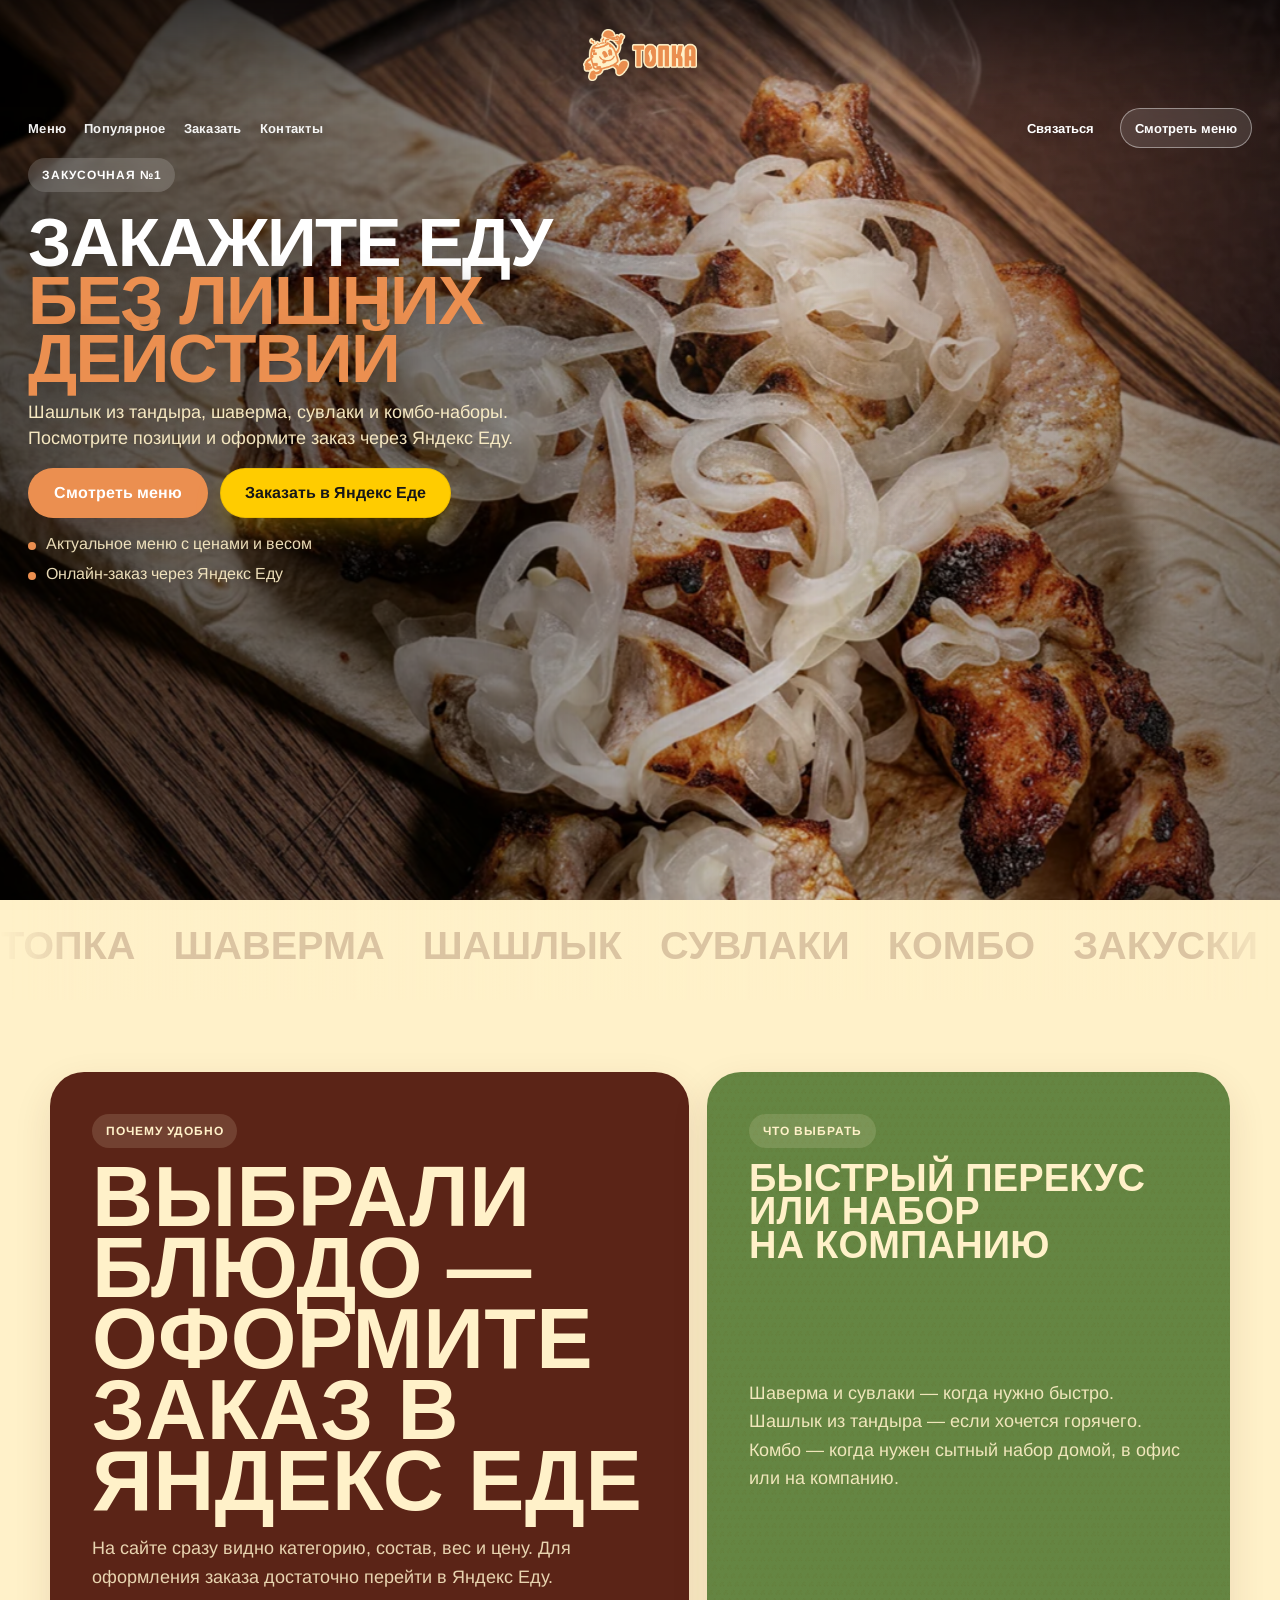
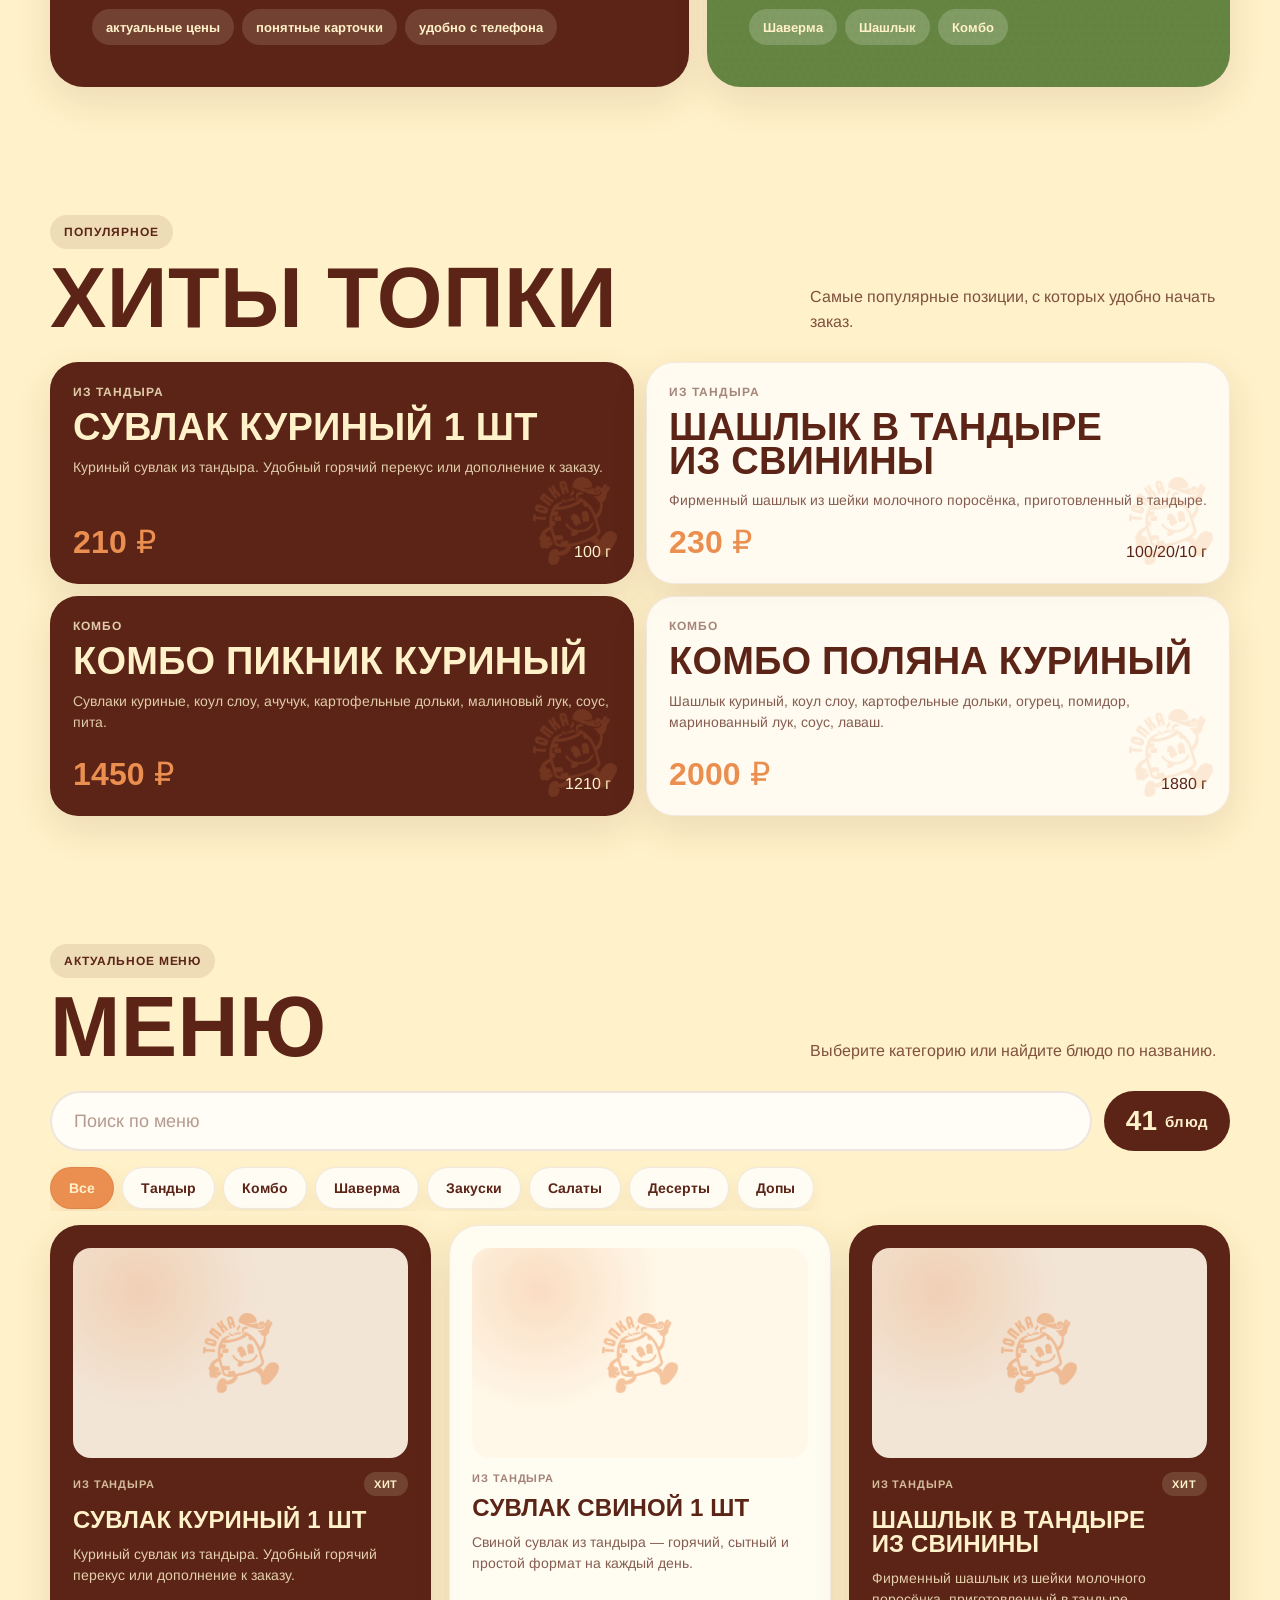
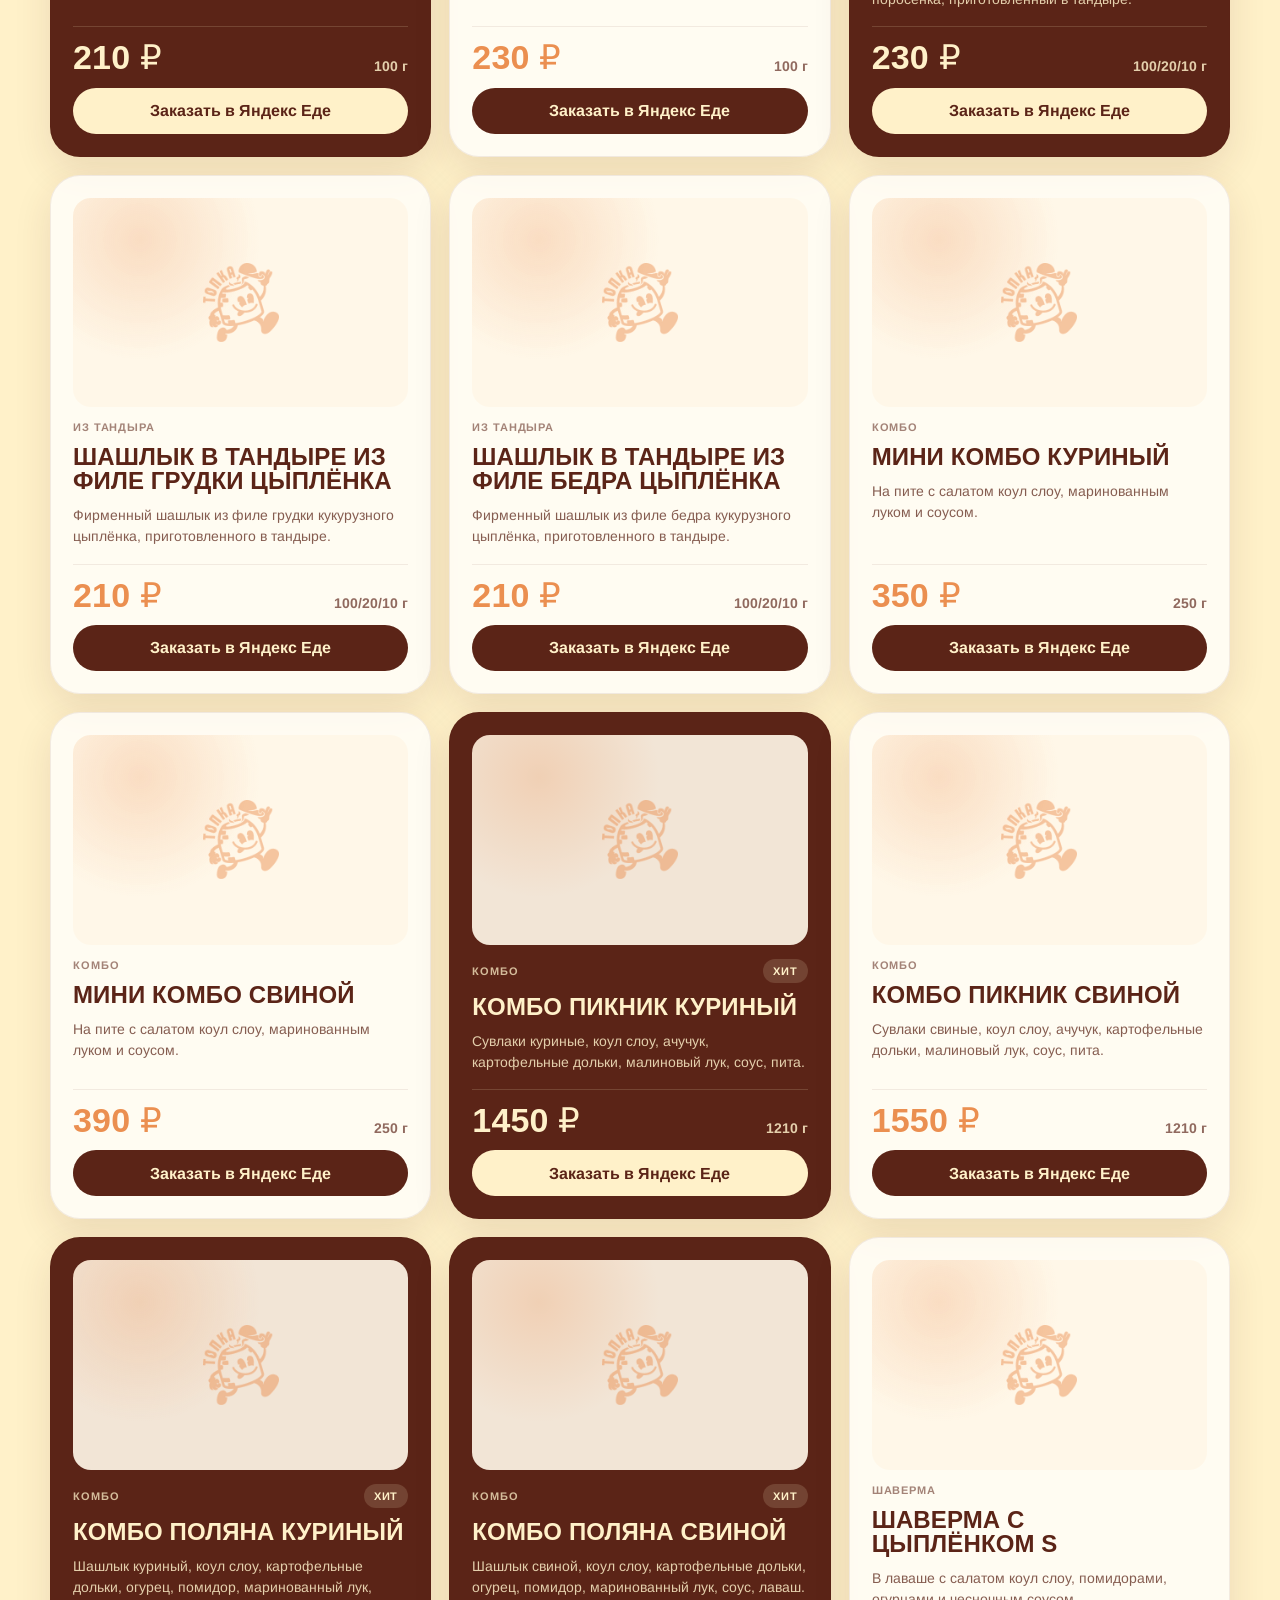
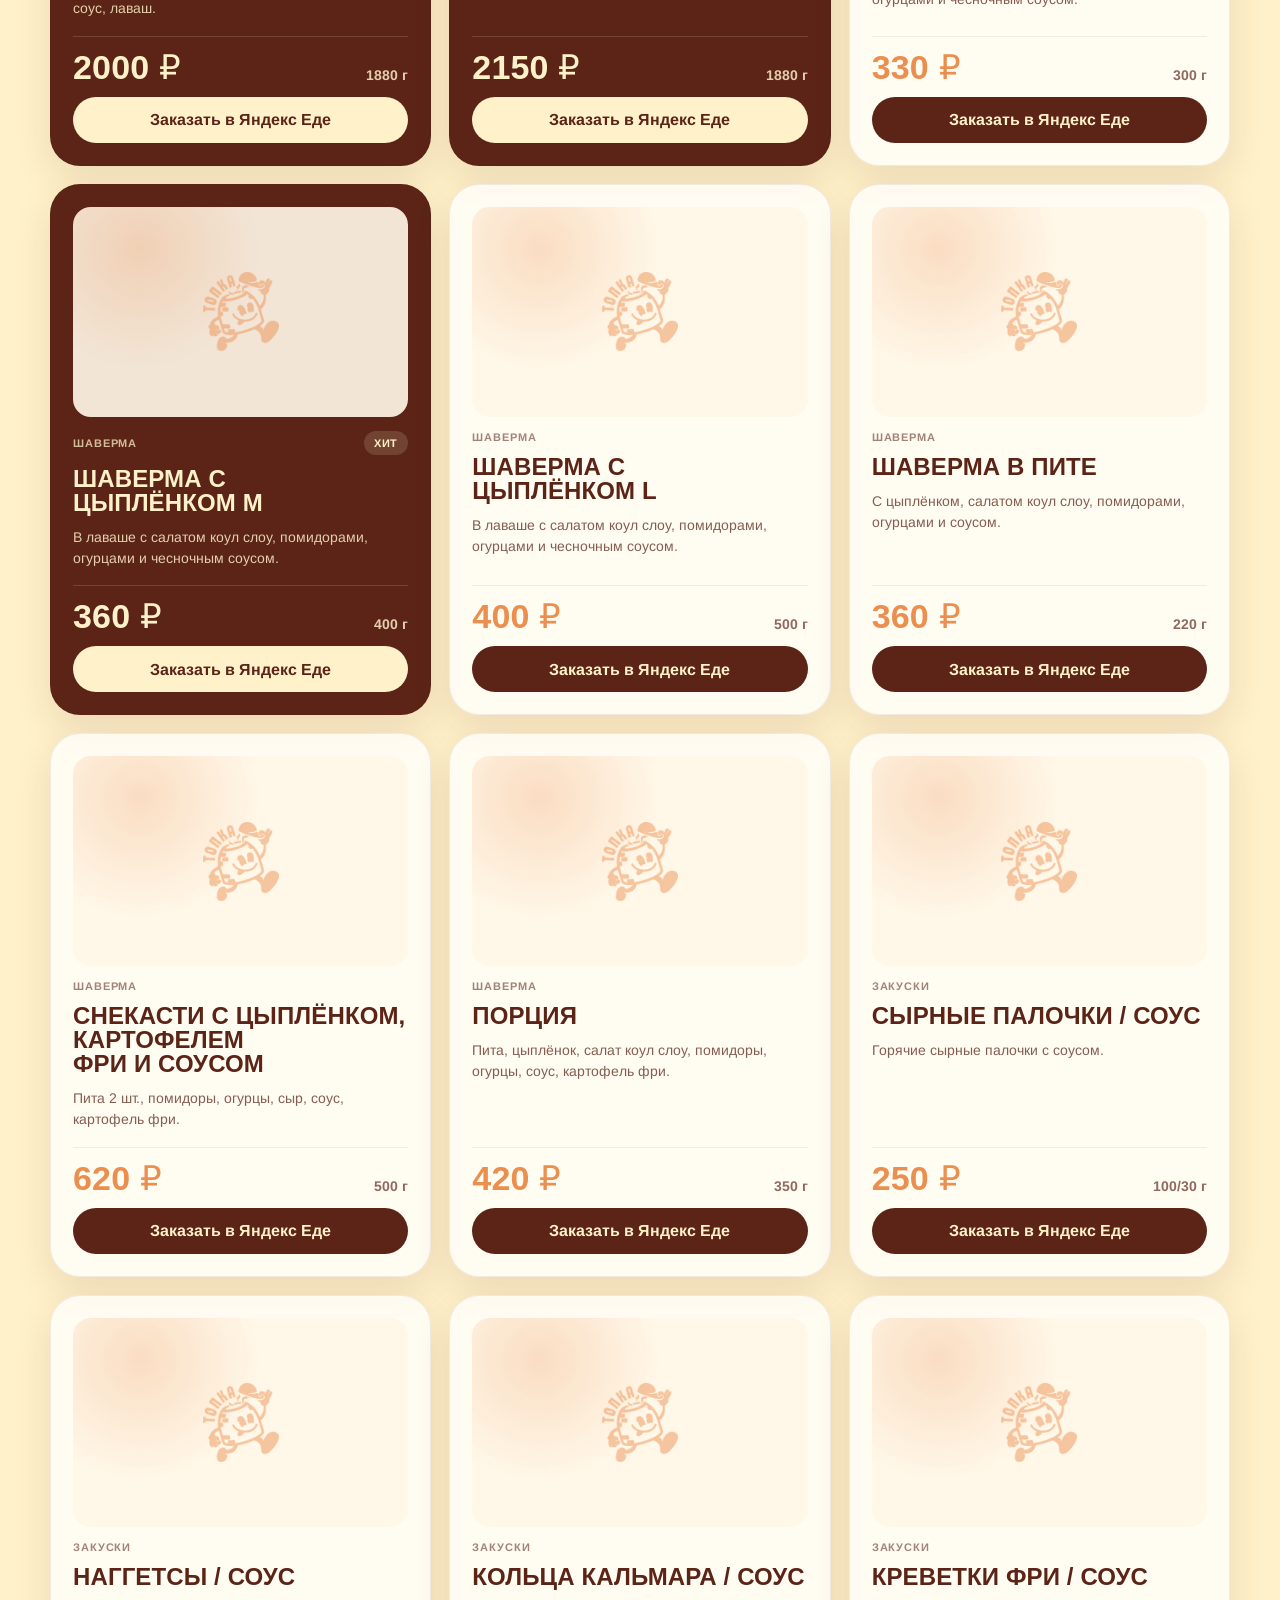
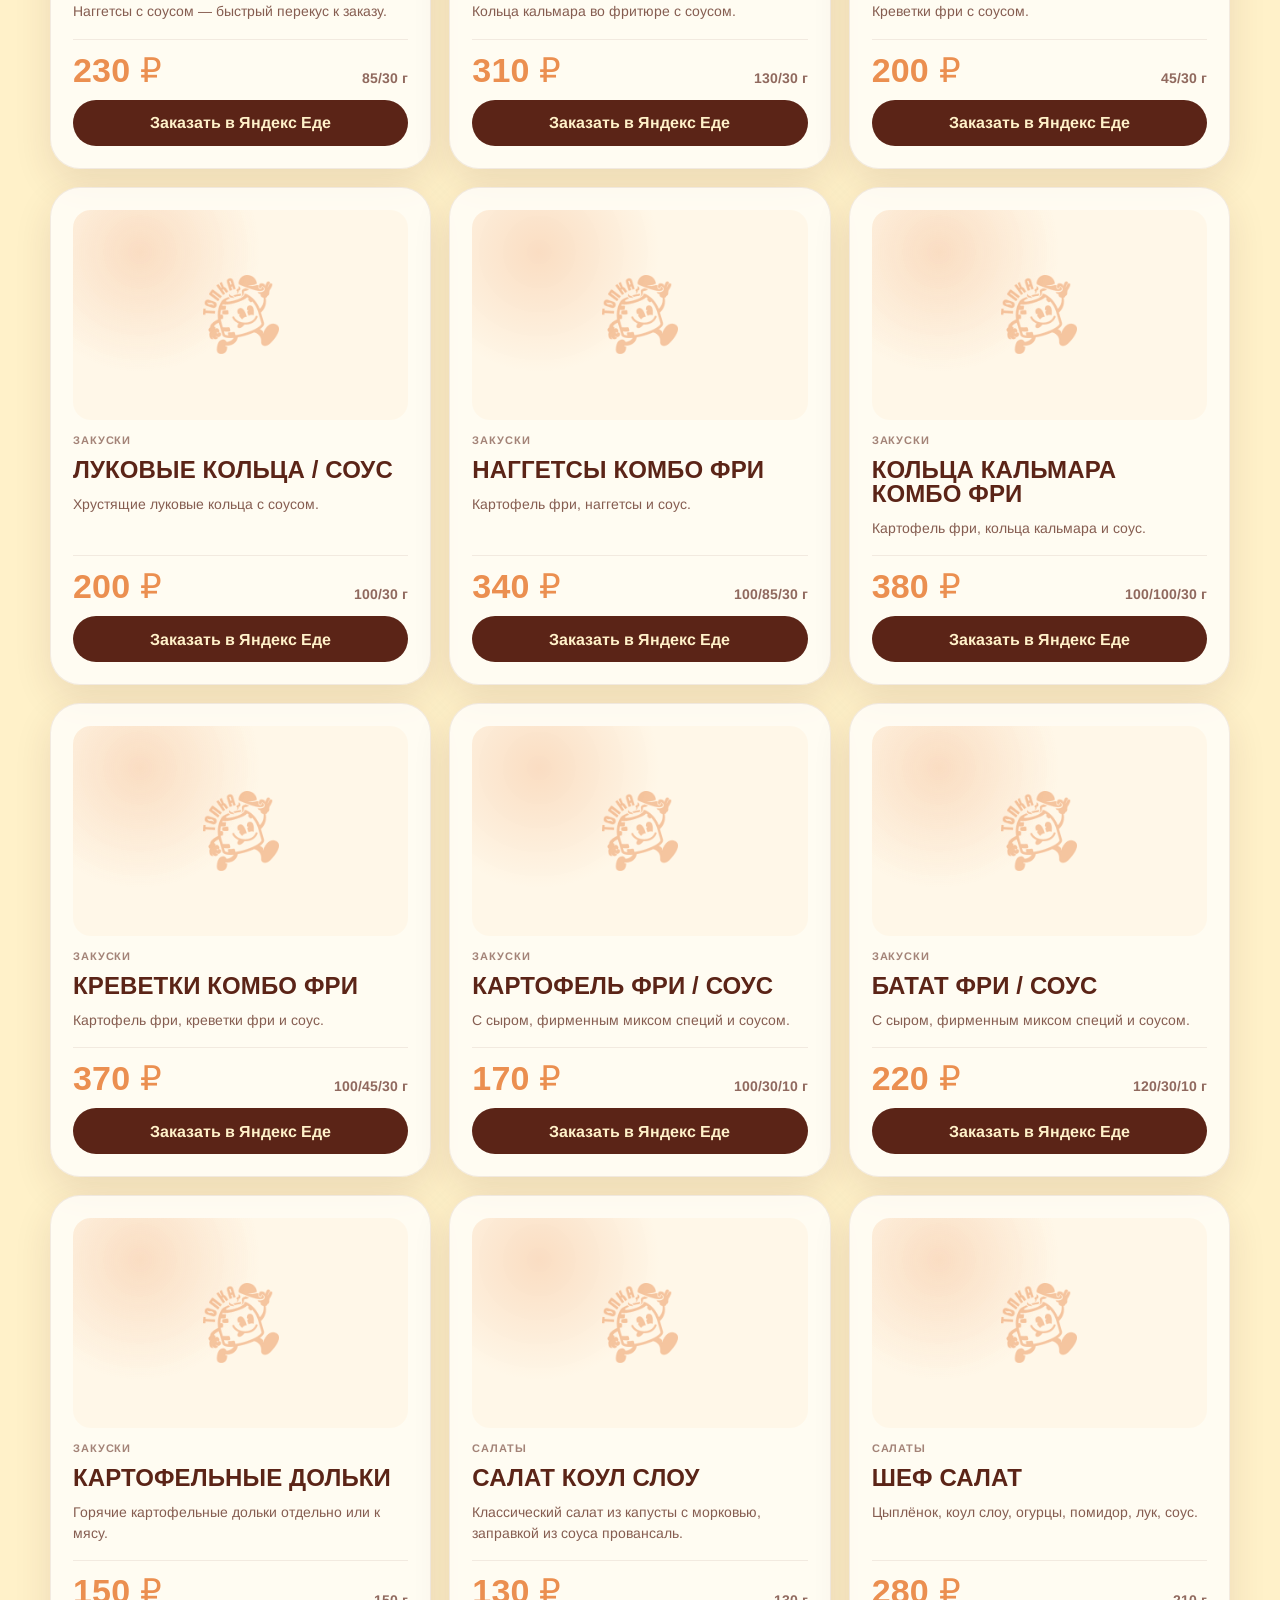
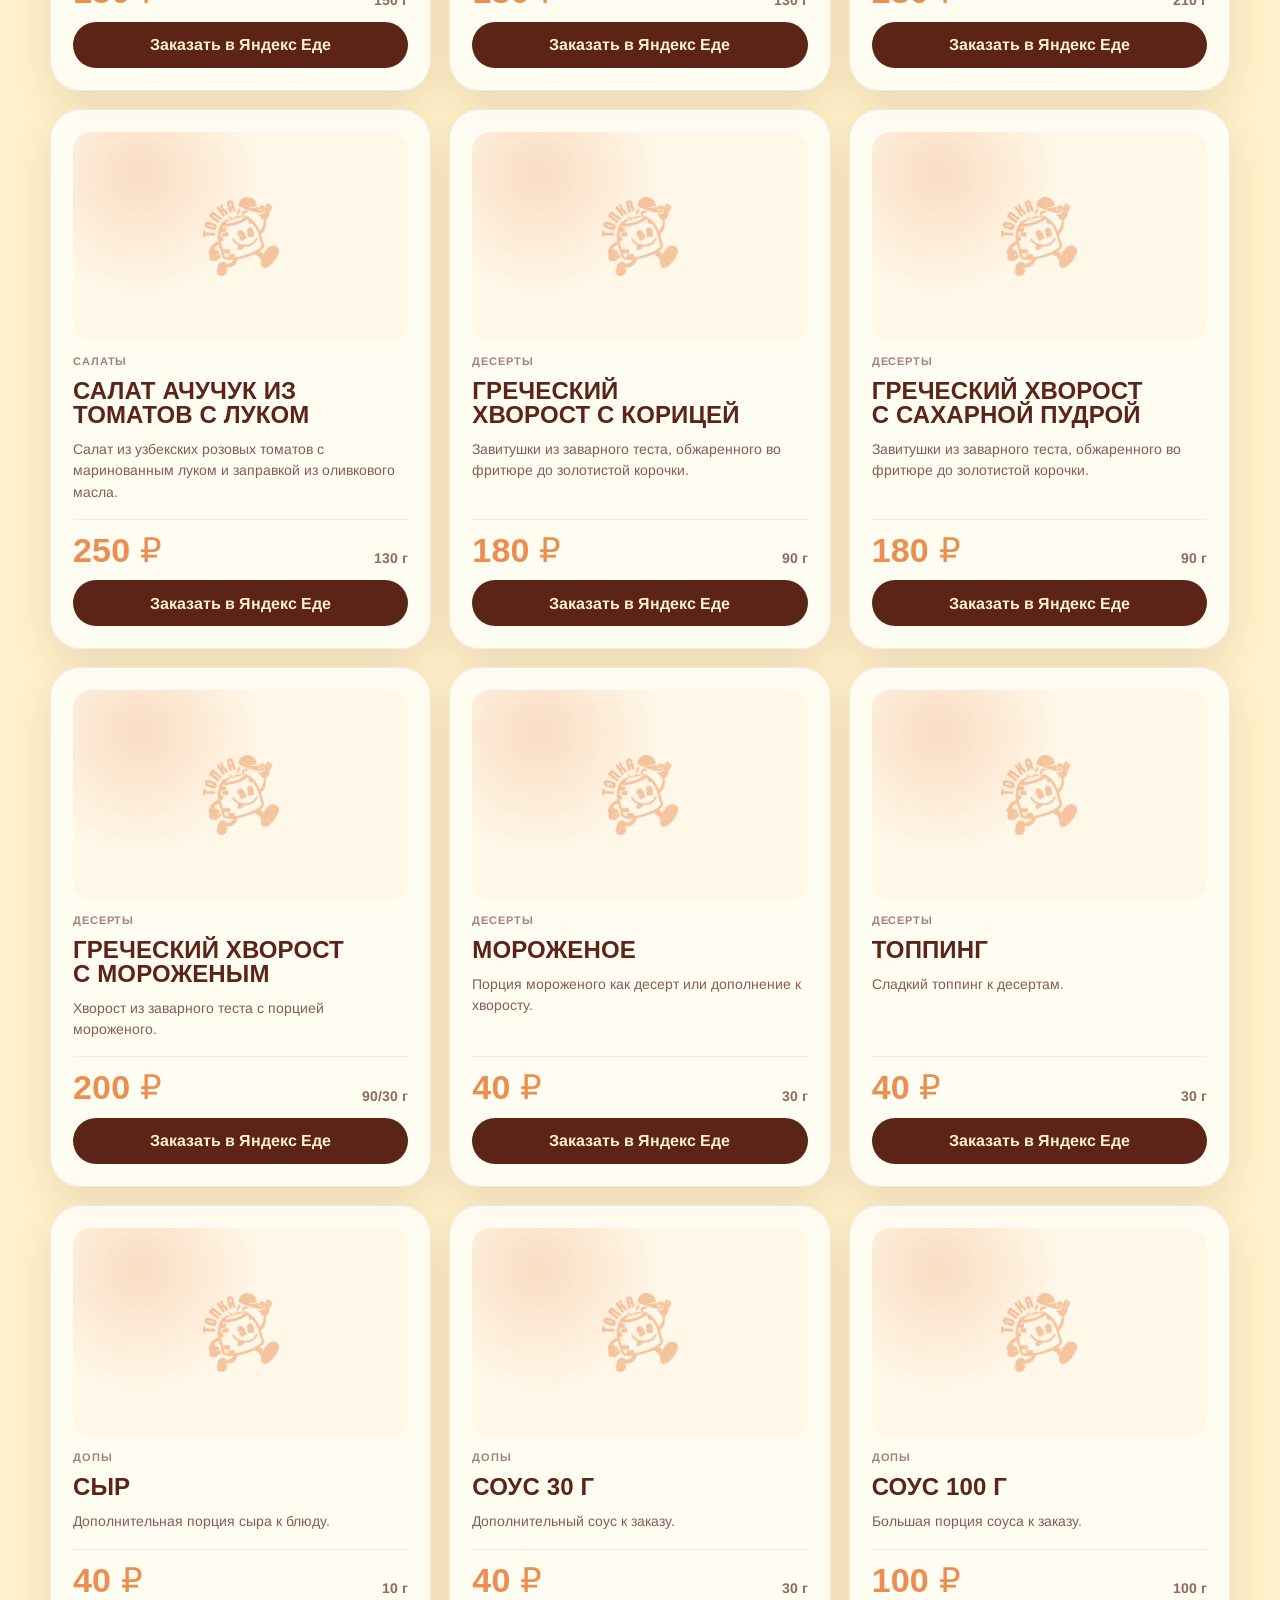
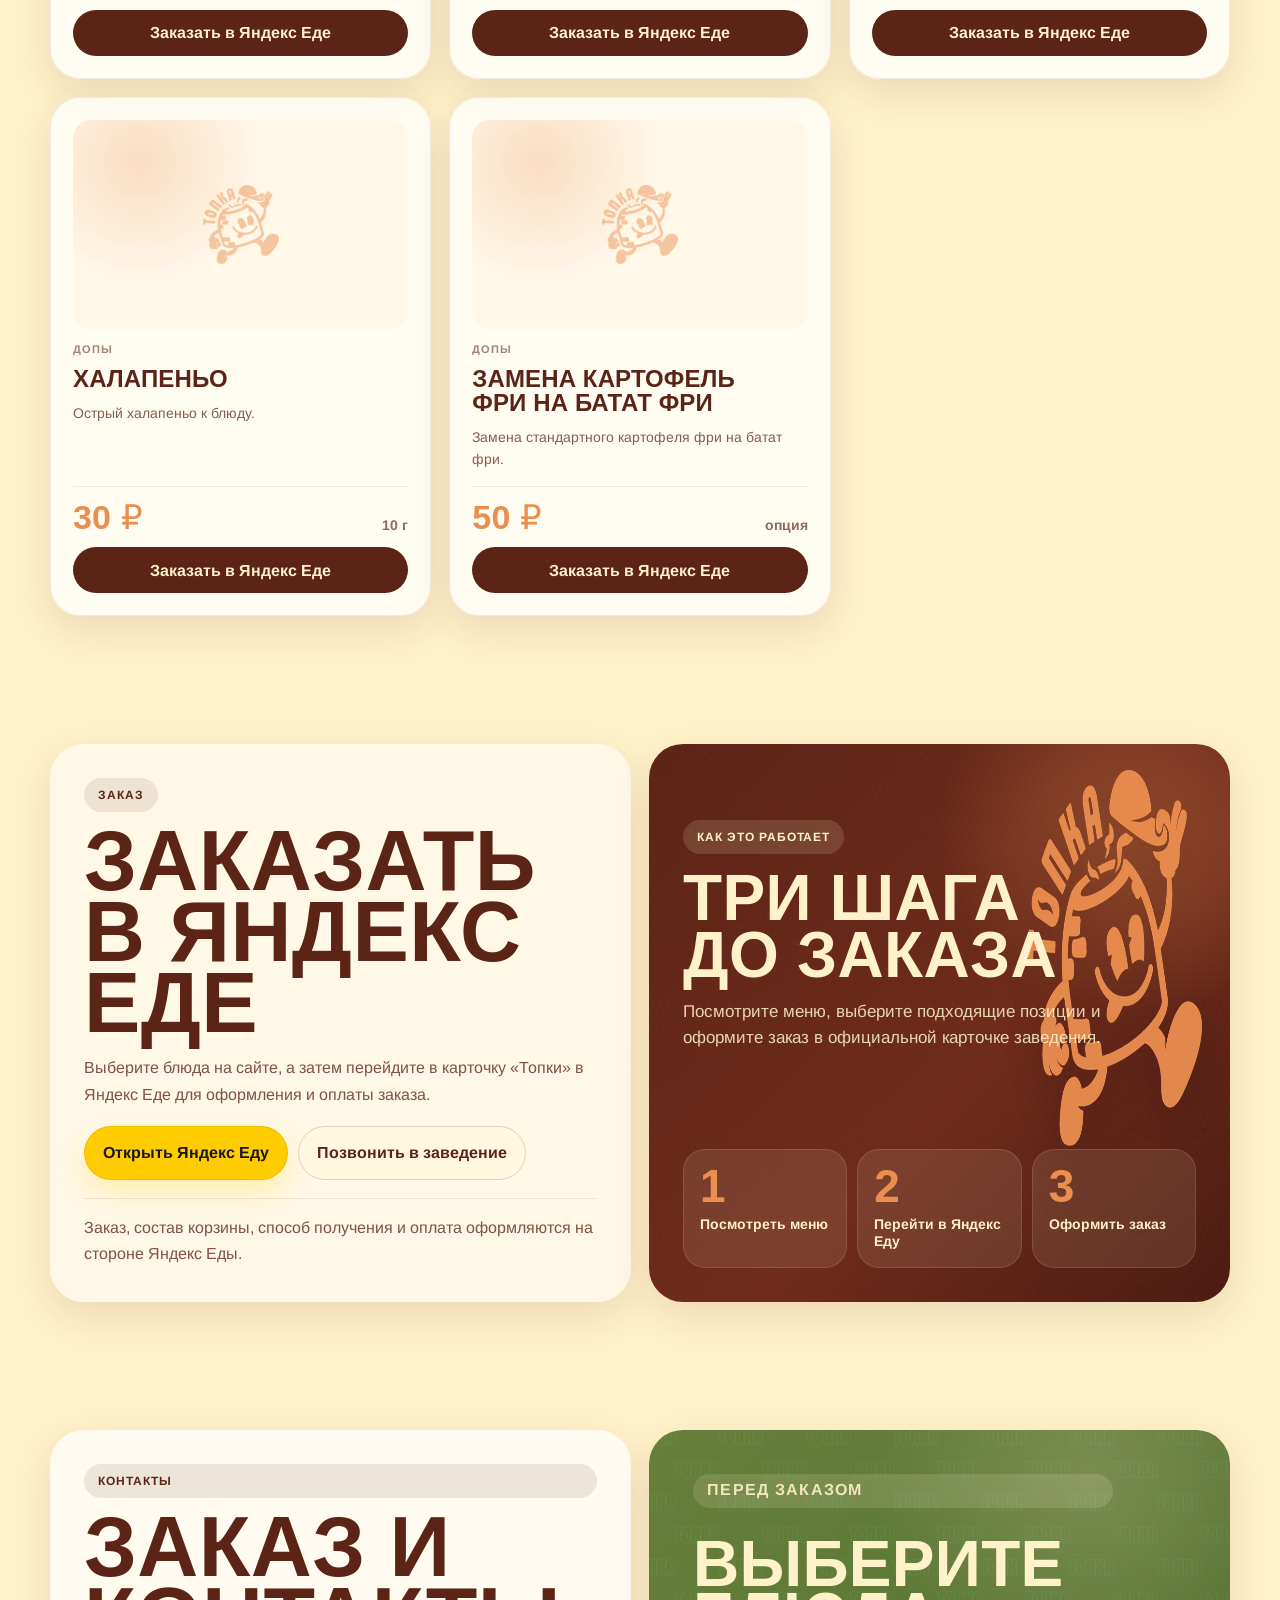
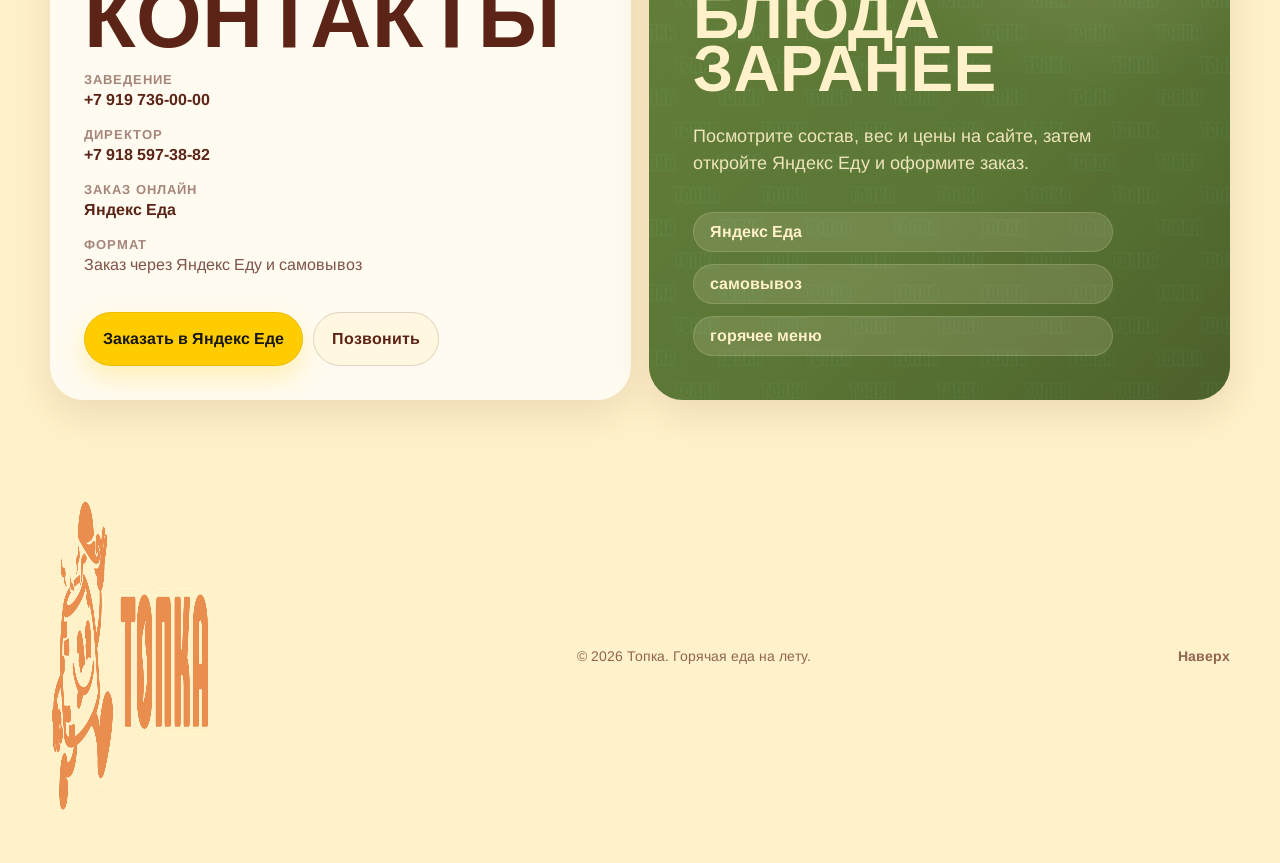
==== commit 28995b62: "Add files via upload" ====
--- a/index.html
+++ b/index.html
@@ -2,12 +2,65 @@
 <html lang="ru" class="no-js">
 <head>
   <meta charset="utf-8" />
-  <meta name="viewport" content="width=device-width, initial-scale=1" />
-  <title>Топка — шашлык, шаверма и комбо</title>
-  <meta name="description" content="Топка — закусочная с шашлыком из тандыра, сувлаками, шавермой, комбо-наборами, закусками, салатами и десертами." />
+  <meta name="viewport" content="width=device-width, initial-scale=1, viewport-fit=cover" />
+
+  <title>Топка — шашлык, шаверма и комбо | Заказ через Яндекс Еду</title>
+  <meta name="description" content="Меню закусочной «Топка»: шашлык из тандыра, сувлаки, шаверма, комбо, закуски, салаты и десерты. Актуальные цены и заказ через Яндекс Еду." />
+  <meta name="robots" content="index,follow,max-image-preview:large,max-snippet:-1,max-video-preview:-1" />
+  <meta name="googlebot" content="index,follow,max-image-preview:large,max-snippet:-1,max-video-preview:-1" />
+  <meta name="theme-color" content="#5b2417" />
+  <meta name="application-name" content="Топка" />
+  <meta name="format-detection" content="telephone=yes" />
+
+  <link rel="canonical" href="./" />
+  <link rel="icon" href="assets/favicon.ico" sizes="any" />
+  <link rel="icon" type="image/png" sizes="32x32" href="assets/favicon-32.png" />
+  <link rel="icon" type="image/png" sizes="192x192" href="assets/favicon-192.png" />
+  <link rel="apple-touch-icon" sizes="180x180" href="assets/apple-touch-icon.png" />
+  <link rel="manifest" href="site.webmanifest" />
+
+  <link rel="preload" href="assets/shashlik.webp" as="image" type="image/webp" fetchpriority="high" />
+  <link rel="dns-prefetch" href="//eda.yandex.ru" />
+  <link rel="preconnect" href="https://eda.yandex.ru" crossorigin />
+
+  <meta property="og:type" content="website" />
+  <meta property="og:locale" content="ru_RU" />
+  <meta property="og:site_name" content="Топка" />
   <meta property="og:title" content="Топка — шашлык, шаверма и комбо" />
-  <meta property="og:description" content="Шашлык из тандыра, сувлаки, шаверма, комбо и закуски. Смотрите меню и оформляйте заказ в пару кликов." />
-  <meta property="og:image" content="assets/shashlik.webp" />
+  <meta property="og:description" content="Актуальное меню закусочной «Топка» и заказ через Яндекс Еду." />
+  <meta property="og:url" content="./" />
+  <meta property="og:image" content="assets/og-topka.jpg" />
+  <meta property="og:image:width" content="1200" />
+  <meta property="og:image:height" content="630" />
+  <meta property="og:image:alt" content="Топка — шашлык, шаверма и комбо" />
+
+  <meta name="twitter:card" content="summary_large_image" />
+  <meta name="twitter:title" content="Топка — шашлык, шаверма и комбо" />
+  <meta name="twitter:description" content="Актуальное меню закусочной «Топка» и заказ через Яндекс Еду." />
+  <meta name="twitter:image" content="assets/og-topka.jpg" />
+
+  <script type="application/ld+json">
+  {
+    "@context": "https://schema.org",
+    "@type": "Restaurant",
+    "name": "Топка",
+    "description": "Закусочная с шашлыком из тандыра, сувлаками, шавермой, комбо-наборами, закусками, салатами и десертами.",
+    "url": "./",
+    "image": "assets/og-topka.jpg",
+    "logo": "assets/logo-horizontal.png",
+    "telephone": "+7 919 736-00-00",
+    "priceRange": "₽₽",
+    "servesCuisine": ["Шашлык", "Шаверма", "Сувлаки", "Фастфуд"],
+    "acceptsReservations": false,
+    "hasMenu": {
+      "@type": "Menu",
+      "name": "Меню закусочной «Топка»",
+      "url": "#menu"
+    },
+    "sameAs": ["https://eda.yandex.ru/restaurant/topka_prjdh?utm_campaign=android&utm_medium=referral&utm_source=rst_shared_link"]
+  }
+  </script>
+
   <link rel="stylesheet" href="styles.css" />
   <script>document.documentElement.classList.replace('no-js','js');</script>
 </head>
@@ -17,13 +70,13 @@
   <header class="header" data-header>
     <div class="header__top">
       <a class="brand" href="#top" aria-label="Топка — на главную">
-        <img src="assets/logo-horizontal.png" alt="Топка" />
+        <img src="assets/logo-horizontal.png" width="720" height="327" alt="Топка" decoding="async" />
         <div class="brand__meta">
           <span>закусочная</span>
           <small>шашлык, шаверма, сувлаки</small>
         </div>
       </a>
-      <nav class="nav" aria-label="Основная навигация">
+      <nav class="nav" id="site-navigation" aria-label="Основная навигация">
         <a href="#menu">Меню</a>
         <a href="#hits">Популярное</a>
         <a href="https://eda.yandex.ru/restaurant/topka_prjdh?utm_campaign=android&utm_medium=referral&utm_source=rst_shared_link" target="_blank" rel="noopener noreferrer">Заказать</a>
@@ -33,7 +86,7 @@
         <a class="header__ghost" href="#contacts">Связаться</a>
         <a class="header__cta" href="#menu">Смотреть меню</a>
       </div>
-      <button class="burger" type="button" data-menu-toggle aria-label="Открыть меню">
+      <button class="burger" type="button" data-menu-toggle aria-label="Открыть меню" aria-expanded="false" aria-controls="site-navigation">
         <span></span><span></span><span></span>
       </button>
     </div>
@@ -52,10 +105,10 @@
     <section class="hero reveal">
       <div class="hero__banner">
         <div class="hero__image">
-          <img src="assets/shashlik.webp" alt="Шашлык в тандыре" />
+          <img src="assets/shashlik.webp" width="1500" height="1081" alt="Шашлык в тандыре" fetchpriority="high" decoding="async" />
         </div>
         <div class="hero__overlay"></div>
-        <img class="hero__center-logo" src="assets/logo-vertical.png" alt="Топка" />
+        <img class="hero__center-logo" src="assets/logo-vertical.png" width="480" height="578" alt="Топка" decoding="async" />
         <div class="hero__content">
           <div class="hero__copy">
             <span class="eyebrow eyebrow--hero">закусочная №1</span>
@@ -76,8 +129,8 @@
               <strong>Быстрый заказ и самовывоз</strong>
             </div>
             <div class="hero__stats" aria-label="Преимущества">
-              <div><b>41</b><span>позиция в меню</span></div>
-              <div><b>7</b><span>категорий</span></div>
+              <div><b data-stat-items>41</b><span>позиция в меню</span></div>
+              <div><b data-stat-categories>7</b><span>категорий</span></div>
               <div><b>1</b><span>клик до заявки</span></div>
             </div>
           </div>
@@ -134,11 +187,38 @@
         <p>Самые популярные позиции, с которых удобно начать заказ.</p>
       </div>
       <div class="hit-grid" data-hit-grid>
-        <div class="hit-skeleton">Загружаем хиты меню…</div>
+        <article class="hit-card" itemscope itemtype="https://schema.org/MenuItem">
+          <span class="hit-card__label">Из тандыра</span>
+          <h3 itemprop="name">Сувлак куриный 1 шт</h3>
+          <p itemprop="description">Куриный сувлак из тандыра. Удобный горячий перекус или дополнение к заказу.</p>
+          <img src="assets/logo-mark.png" alt="" aria-hidden="true" loading="lazy" decoding="async" />
+          <div class="hit-card__meta"><strong>210 ₽</strong><span>100 г</span></div>
+        </article>
+        <article class="hit-card" itemscope itemtype="https://schema.org/MenuItem">
+          <span class="hit-card__label">Из тандыра</span>
+          <h3 itemprop="name">Шашлык в тандыре из свинины</h3>
+          <p itemprop="description">Фирменный шашлык из шейки молочного поросёнка, приготовленный в тандыре.</p>
+          <img src="assets/logo-mark.png" alt="" aria-hidden="true" loading="lazy" decoding="async" />
+          <div class="hit-card__meta"><strong>230 ₽</strong><span>100/20/10 г</span></div>
+        </article>
+        <article class="hit-card" itemscope itemtype="https://schema.org/MenuItem">
+          <span class="hit-card__label">Комбо</span>
+          <h3 itemprop="name">Комбо Пикник куриный</h3>
+          <p itemprop="description">Сувлаки куриные, коул слоу, ачучук, картофельные дольки, малиновый лук, соус, пита.</p>
+          <img src="assets/logo-mark.png" alt="" aria-hidden="true" loading="lazy" decoding="async" />
+          <div class="hit-card__meta"><strong>1450 ₽</strong><span>1210 г</span></div>
+        </article>
+        <article class="hit-card" itemscope itemtype="https://schema.org/MenuItem">
+          <span class="hit-card__label">Комбо</span>
+          <h3 itemprop="name">Комбо Поляна куриный</h3>
+          <p itemprop="description">Шашлык куриный, коул слоу, картофельные дольки, огурец, помидор, маринованный лук, соус, лаваш.</p>
+          <img src="assets/logo-mark.png" alt="" aria-hidden="true" loading="lazy" decoding="async" />
+          <div class="hit-card__meta"><strong>2000 ₽</strong><span>1880 г</span></div>
+        </article>
       </div>
     </section>
 
-    <section class="section menu-section reveal" id="menu">
+    <section class="section menu-section reveal" id="menu" itemscope itemtype="https://schema.org/Menu">
       <div class="section-head section-head--menu">
         <div>
           <span class="eyebrow">актуальное меню</span>
@@ -149,7 +229,8 @@
 
       <div class="menu-tools">
         <div class="search-wrap">
-          <input type="search" data-menu-search placeholder="Поиск по меню" autocomplete="off" />
+          <label class="visually-hidden" for="menu-search">Поиск по меню</label>
+          <input id="menu-search" type="search" data-menu-search placeholder="Поиск по меню" autocomplete="off" enterkeyhint="search" />
         </div>
         <div class="menu-count"><span data-menu-count>0</span><small>блюд</small></div>
       </div>
@@ -161,7 +242,623 @@
       </div>
 
       <div class="menu-status" data-menu-status>Меню загружается…</div>
-      <div class="menu-grid" data-menu-grid></div>
+      <div class="menu-grid" data-menu-grid>
+        <article class="menu-card is-hot" data-category="tandoor" itemscope itemtype="https://schema.org/MenuItem">
+          <div class="menu-card__image menu-card__image--placeholder" aria-hidden="true"><img src="assets/logo-mark.png" alt="" loading="lazy" /></div>
+          <div class="menu-card__top">
+            <span>Из тандыра</span>
+            <em>хит</em>
+          </div>
+          <h3 itemprop="name">Сувлак куриный 1 шт</h3>
+          <p itemprop="description">Куриный сувлак из тандыра. Удобный горячий перекус или дополнение к заказу.</p>
+          <div class="menu-card__meta" itemprop="offers" itemscope itemtype="https://schema.org/Offer">
+            <meta itemprop="priceCurrency" content="RUB" />
+            <strong itemprop="price" content="210">210 ₽</strong>
+            <span>100 г</span>
+          </div>
+          <a class="menu-card__order" href="https://eda.yandex.ru/restaurant/topka_prjdh?utm_campaign=android&utm_medium=referral&utm_source=rst_shared_link" target="_blank" rel="noopener noreferrer">Заказать в Яндекс Еде</a>
+        </article>
+        <article class="menu-card" data-category="tandoor" itemscope itemtype="https://schema.org/MenuItem">
+          <div class="menu-card__image menu-card__image--placeholder" aria-hidden="true"><img src="assets/logo-mark.png" alt="" loading="lazy" /></div>
+          <div class="menu-card__top">
+            <span>Из тандыра</span>
+            
+          </div>
+          <h3 itemprop="name">Сувлак свиной 1 шт</h3>
+          <p itemprop="description">Свиной сувлак из тандыра — горячий, сытный и простой формат на каждый день.</p>
+          <div class="menu-card__meta" itemprop="offers" itemscope itemtype="https://schema.org/Offer">
+            <meta itemprop="priceCurrency" content="RUB" />
+            <strong itemprop="price" content="230">230 ₽</strong>
+            <span>100 г</span>
+          </div>
+          <a class="menu-card__order" href="https://eda.yandex.ru/restaurant/topka_prjdh?utm_campaign=android&utm_medium=referral&utm_source=rst_shared_link" target="_blank" rel="noopener noreferrer">Заказать в Яндекс Еде</a>
+        </article>
+        <article class="menu-card is-hot" data-category="tandoor" itemscope itemtype="https://schema.org/MenuItem">
+          <div class="menu-card__image menu-card__image--placeholder" aria-hidden="true"><img src="assets/logo-mark.png" alt="" loading="lazy" /></div>
+          <div class="menu-card__top">
+            <span>Из тандыра</span>
+            <em>хит</em>
+          </div>
+          <h3 itemprop="name">Шашлык в тандыре из свинины</h3>
+          <p itemprop="description">Фирменный шашлык из шейки молочного поросёнка, приготовленный в тандыре.</p>
+          <div class="menu-card__meta" itemprop="offers" itemscope itemtype="https://schema.org/Offer">
+            <meta itemprop="priceCurrency" content="RUB" />
+            <strong itemprop="price" content="230">230 ₽</strong>
+            <span>100/20/10 г</span>
+          </div>
+          <a class="menu-card__order" href="https://eda.yandex.ru/restaurant/topka_prjdh?utm_campaign=android&utm_medium=referral&utm_source=rst_shared_link" target="_blank" rel="noopener noreferrer">Заказать в Яндекс Еде</a>
+        </article>
+        <article class="menu-card" data-category="tandoor" itemscope itemtype="https://schema.org/MenuItem">
+          <div class="menu-card__image menu-card__image--placeholder" aria-hidden="true"><img src="assets/logo-mark.png" alt="" loading="lazy" /></div>
+          <div class="menu-card__top">
+            <span>Из тандыра</span>
+            
+          </div>
+          <h3 itemprop="name">Шашлык в тандыре из филе грудки цыплёнка</h3>
+          <p itemprop="description">Фирменный шашлык из филе грудки кукурузного цыплёнка, приготовленного в тандыре.</p>
+          <div class="menu-card__meta" itemprop="offers" itemscope itemtype="https://schema.org/Offer">
+            <meta itemprop="priceCurrency" content="RUB" />
+            <strong itemprop="price" content="210">210 ₽</strong>
+            <span>100/20/10 г</span>
+          </div>
+          <a class="menu-card__order" href="https://eda.yandex.ru/restaurant/topka_prjdh?utm_campaign=android&utm_medium=referral&utm_source=rst_shared_link" target="_blank" rel="noopener noreferrer">Заказать в Яндекс Еде</a>
+        </article>
+        <article class="menu-card" data-category="tandoor" itemscope itemtype="https://schema.org/MenuItem">
+          <div class="menu-card__image menu-card__image--placeholder" aria-hidden="true"><img src="assets/logo-mark.png" alt="" loading="lazy" /></div>
+          <div class="menu-card__top">
+            <span>Из тандыра</span>
+            
+          </div>
+          <h3 itemprop="name">Шашлык в тандыре из филе бедра цыплёнка</h3>
+          <p itemprop="description">Фирменный шашлык из филе бедра кукурузного цыплёнка, приготовленного в тандыре.</p>
+          <div class="menu-card__meta" itemprop="offers" itemscope itemtype="https://schema.org/Offer">
+            <meta itemprop="priceCurrency" content="RUB" />
+            <strong itemprop="price" content="210">210 ₽</strong>
+            <span>100/20/10 г</span>
+          </div>
+          <a class="menu-card__order" href="https://eda.yandex.ru/restaurant/topka_prjdh?utm_campaign=android&utm_medium=referral&utm_source=rst_shared_link" target="_blank" rel="noopener noreferrer">Заказать в Яндекс Еде</a>
+        </article>
+        <article class="menu-card" data-category="combo" itemscope itemtype="https://schema.org/MenuItem">
+          <div class="menu-card__image menu-card__image--placeholder" aria-hidden="true"><img src="assets/logo-mark.png" alt="" loading="lazy" /></div>
+          <div class="menu-card__top">
+            <span>Комбо</span>
+            
+          </div>
+          <h3 itemprop="name">Мини комбо куриный</h3>
+          <p itemprop="description">На пите с салатом коул слоу, маринованным луком и соусом.</p>
+          <div class="menu-card__meta" itemprop="offers" itemscope itemtype="https://schema.org/Offer">
+            <meta itemprop="priceCurrency" content="RUB" />
+            <strong itemprop="price" content="350">350 ₽</strong>
+            <span>250 г</span>
+          </div>
+          <a class="menu-card__order" href="https://eda.yandex.ru/restaurant/topka_prjdh?utm_campaign=android&utm_medium=referral&utm_source=rst_shared_link" target="_blank" rel="noopener noreferrer">Заказать в Яндекс Еде</a>
+        </article>
+        <article class="menu-card" data-category="combo" itemscope itemtype="https://schema.org/MenuItem">
+          <div class="menu-card__image menu-card__image--placeholder" aria-hidden="true"><img src="assets/logo-mark.png" alt="" loading="lazy" /></div>
+          <div class="menu-card__top">
+            <span>Комбо</span>
+            
+          </div>
+          <h3 itemprop="name">Мини комбо свиной</h3>
+          <p itemprop="description">На пите с салатом коул слоу, маринованным луком и соусом.</p>
+          <div class="menu-card__meta" itemprop="offers" itemscope itemtype="https://schema.org/Offer">
+            <meta itemprop="priceCurrency" content="RUB" />
+            <strong itemprop="price" content="390">390 ₽</strong>
+            <span>250 г</span>
+          </div>
+          <a class="menu-card__order" href="https://eda.yandex.ru/restaurant/topka_prjdh?utm_campaign=android&utm_medium=referral&utm_source=rst_shared_link" target="_blank" rel="noopener noreferrer">Заказать в Яндекс Еде</a>
+        </article>
+        <article class="menu-card is-hot" data-category="combo" itemscope itemtype="https://schema.org/MenuItem">
+          <div class="menu-card__image menu-card__image--placeholder" aria-hidden="true"><img src="assets/logo-mark.png" alt="" loading="lazy" /></div>
+          <div class="menu-card__top">
+            <span>Комбо</span>
+            <em>хит</em>
+          </div>
+          <h3 itemprop="name">Комбо Пикник куриный</h3>
+          <p itemprop="description">Сувлаки куриные, коул слоу, ачучук, картофельные дольки, малиновый лук, соус, пита.</p>
+          <div class="menu-card__meta" itemprop="offers" itemscope itemtype="https://schema.org/Offer">
+            <meta itemprop="priceCurrency" content="RUB" />
+            <strong itemprop="price" content="1450">1450 ₽</strong>
+            <span>1210 г</span>
+          </div>
+          <a class="menu-card__order" href="https://eda.yandex.ru/restaurant/topka_prjdh?utm_campaign=android&utm_medium=referral&utm_source=rst_shared_link" target="_blank" rel="noopener noreferrer">Заказать в Яндекс Еде</a>
+        </article>
+        <article class="menu-card" data-category="combo" itemscope itemtype="https://schema.org/MenuItem">
+          <div class="menu-card__image menu-card__image--placeholder" aria-hidden="true"><img src="assets/logo-mark.png" alt="" loading="lazy" /></div>
+          <div class="menu-card__top">
+            <span>Комбо</span>
+            
+          </div>
+          <h3 itemprop="name">Комбо Пикник свиной</h3>
+          <p itemprop="description">Сувлаки свиные, коул слоу, ачучук, картофельные дольки, малиновый лук, соус, пита.</p>
+          <div class="menu-card__meta" itemprop="offers" itemscope itemtype="https://schema.org/Offer">
+            <meta itemprop="priceCurrency" content="RUB" />
+            <strong itemprop="price" content="1550">1550 ₽</strong>
+            <span>1210 г</span>
+          </div>
+          <a class="menu-card__order" href="https://eda.yandex.ru/restaurant/topka_prjdh?utm_campaign=android&utm_medium=referral&utm_source=rst_shared_link" target="_blank" rel="noopener noreferrer">Заказать в Яндекс Еде</a>
+        </article>
+        <article class="menu-card is-hot" data-category="combo" itemscope itemtype="https://schema.org/MenuItem">
+          <div class="menu-card__image menu-card__image--placeholder" aria-hidden="true"><img src="assets/logo-mark.png" alt="" loading="lazy" /></div>
+          <div class="menu-card__top">
+            <span>Комбо</span>
+            <em>хит</em>
+          </div>
+          <h3 itemprop="name">Комбо Поляна куриный</h3>
+          <p itemprop="description">Шашлык куриный, коул слоу, картофельные дольки, огурец, помидор, маринованный лук, соус, лаваш.</p>
+          <div class="menu-card__meta" itemprop="offers" itemscope itemtype="https://schema.org/Offer">
+            <meta itemprop="priceCurrency" content="RUB" />
+            <strong itemprop="price" content="2000">2000 ₽</strong>
+            <span>1880 г</span>
+          </div>
+          <a class="menu-card__order" href="https://eda.yandex.ru/restaurant/topka_prjdh?utm_campaign=android&utm_medium=referral&utm_source=rst_shared_link" target="_blank" rel="noopener noreferrer">Заказать в Яндекс Еде</a>
+        </article>
+        <article class="menu-card is-hot" data-category="combo" itemscope itemtype="https://schema.org/MenuItem">
+          <div class="menu-card__image menu-card__image--placeholder" aria-hidden="true"><img src="assets/logo-mark.png" alt="" loading="lazy" /></div>
+          <div class="menu-card__top">
+            <span>Комбо</span>
+            <em>хит</em>
+          </div>
+          <h3 itemprop="name">Комбо Поляна свиной</h3>
+          <p itemprop="description">Шашлык свиной, коул слоу, картофельные дольки, огурец, помидор, маринованный лук, соус, лаваш.</p>
+          <div class="menu-card__meta" itemprop="offers" itemscope itemtype="https://schema.org/Offer">
+            <meta itemprop="priceCurrency" content="RUB" />
+            <strong itemprop="price" content="2150">2150 ₽</strong>
+            <span>1880 г</span>
+          </div>
+          <a class="menu-card__order" href="https://eda.yandex.ru/restaurant/topka_prjdh?utm_campaign=android&utm_medium=referral&utm_source=rst_shared_link" target="_blank" rel="noopener noreferrer">Заказать в Яндекс Еде</a>
+        </article>
+        <article class="menu-card" data-category="shawarma" itemscope itemtype="https://schema.org/MenuItem">
+          <div class="menu-card__image menu-card__image--placeholder" aria-hidden="true"><img src="assets/logo-mark.png" alt="" loading="lazy" /></div>
+          <div class="menu-card__top">
+            <span>Шаверма</span>
+            
+          </div>
+          <h3 itemprop="name">Шаверма с цыплёнком S</h3>
+          <p itemprop="description">В лаваше с салатом коул слоу, помидорами, огурцами и чесночным соусом.</p>
+          <div class="menu-card__meta" itemprop="offers" itemscope itemtype="https://schema.org/Offer">
+            <meta itemprop="priceCurrency" content="RUB" />
+            <strong itemprop="price" content="330">330 ₽</strong>
+            <span>300 г</span>
+          </div>
+          <a class="menu-card__order" href="https://eda.yandex.ru/restaurant/topka_prjdh?utm_campaign=android&utm_medium=referral&utm_source=rst_shared_link" target="_blank" rel="noopener noreferrer">Заказать в Яндекс Еде</a>
+        </article>
+        <article class="menu-card is-hot" data-category="shawarma" itemscope itemtype="https://schema.org/MenuItem">
+          <div class="menu-card__image menu-card__image--placeholder" aria-hidden="true"><img src="assets/logo-mark.png" alt="" loading="lazy" /></div>
+          <div class="menu-card__top">
+            <span>Шаверма</span>
+            <em>хит</em>
+          </div>
+          <h3 itemprop="name">Шаверма с цыплёнком M</h3>
+          <p itemprop="description">В лаваше с салатом коул слоу, помидорами, огурцами и чесночным соусом.</p>
+          <div class="menu-card__meta" itemprop="offers" itemscope itemtype="https://schema.org/Offer">
+            <meta itemprop="priceCurrency" content="RUB" />
+            <strong itemprop="price" content="360">360 ₽</strong>
+            <span>400 г</span>
+          </div>
+          <a class="menu-card__order" href="https://eda.yandex.ru/restaurant/topka_prjdh?utm_campaign=android&utm_medium=referral&utm_source=rst_shared_link" target="_blank" rel="noopener noreferrer">Заказать в Яндекс Еде</a>
+        </article>
+        <article class="menu-card" data-category="shawarma" itemscope itemtype="https://schema.org/MenuItem">
+          <div class="menu-card__image menu-card__image--placeholder" aria-hidden="true"><img src="assets/logo-mark.png" alt="" loading="lazy" /></div>
+          <div class="menu-card__top">
+            <span>Шаверма</span>
+            
+          </div>
+          <h3 itemprop="name">Шаверма с цыплёнком L</h3>
+          <p itemprop="description">В лаваше с салатом коул слоу, помидорами, огурцами и чесночным соусом.</p>
+          <div class="menu-card__meta" itemprop="offers" itemscope itemtype="https://schema.org/Offer">
+            <meta itemprop="priceCurrency" content="RUB" />
+            <strong itemprop="price" content="400">400 ₽</strong>
+            <span>500 г</span>
+          </div>
+          <a class="menu-card__order" href="https://eda.yandex.ru/restaurant/topka_prjdh?utm_campaign=android&utm_medium=referral&utm_source=rst_shared_link" target="_blank" rel="noopener noreferrer">Заказать в Яндекс Еде</a>
+        </article>
+        <article class="menu-card" data-category="shawarma" itemscope itemtype="https://schema.org/MenuItem">
+          <div class="menu-card__image menu-card__image--placeholder" aria-hidden="true"><img src="assets/logo-mark.png" alt="" loading="lazy" /></div>
+          <div class="menu-card__top">
+            <span>Шаверма</span>
+            
+          </div>
+          <h3 itemprop="name">Шаверма в пите</h3>
+          <p itemprop="description">С цыплёнком, салатом коул слоу, помидорами, огурцами и соусом.</p>
+          <div class="menu-card__meta" itemprop="offers" itemscope itemtype="https://schema.org/Offer">
+            <meta itemprop="priceCurrency" content="RUB" />
+            <strong itemprop="price" content="360">360 ₽</strong>
+            <span>220 г</span>
+          </div>
+          <a class="menu-card__order" href="https://eda.yandex.ru/restaurant/topka_prjdh?utm_campaign=android&utm_medium=referral&utm_source=rst_shared_link" target="_blank" rel="noopener noreferrer">Заказать в Яндекс Еде</a>
+        </article>
+        <article class="menu-card" data-category="shawarma" itemscope itemtype="https://schema.org/MenuItem">
+          <div class="menu-card__image menu-card__image--placeholder" aria-hidden="true"><img src="assets/logo-mark.png" alt="" loading="lazy" /></div>
+          <div class="menu-card__top">
+            <span>Шаверма</span>
+            
+          </div>
+          <h3 itemprop="name">Снекасти с цыплёнком, картофелем фри и соусом</h3>
+          <p itemprop="description">Пита 2 шт., помидоры, огурцы, сыр, соус, картофель фри.</p>
+          <div class="menu-card__meta" itemprop="offers" itemscope itemtype="https://schema.org/Offer">
+            <meta itemprop="priceCurrency" content="RUB" />
+            <strong itemprop="price" content="620">620 ₽</strong>
+            <span>500 г</span>
+          </div>
+          <a class="menu-card__order" href="https://eda.yandex.ru/restaurant/topka_prjdh?utm_campaign=android&utm_medium=referral&utm_source=rst_shared_link" target="_blank" rel="noopener noreferrer">Заказать в Яндекс Еде</a>
+        </article>
+        <article class="menu-card" data-category="shawarma" itemscope itemtype="https://schema.org/MenuItem">
+          <div class="menu-card__image menu-card__image--placeholder" aria-hidden="true"><img src="assets/logo-mark.png" alt="" loading="lazy" /></div>
+          <div class="menu-card__top">
+            <span>Шаверма</span>
+            
+          </div>
+          <h3 itemprop="name">Порция</h3>
+          <p itemprop="description">Пита, цыплёнок, салат коул слоу, помидоры, огурцы, соус, картофель фри.</p>
+          <div class="menu-card__meta" itemprop="offers" itemscope itemtype="https://schema.org/Offer">
+            <meta itemprop="priceCurrency" content="RUB" />
+            <strong itemprop="price" content="420">420 ₽</strong>
+            <span>350 г</span>
+          </div>
+          <a class="menu-card__order" href="https://eda.yandex.ru/restaurant/topka_prjdh?utm_campaign=android&utm_medium=referral&utm_source=rst_shared_link" target="_blank" rel="noopener noreferrer">Заказать в Яндекс Еде</a>
+        </article>
+        <article class="menu-card" data-category="snacks" itemscope itemtype="https://schema.org/MenuItem">
+          <div class="menu-card__image menu-card__image--placeholder" aria-hidden="true"><img src="assets/logo-mark.png" alt="" loading="lazy" /></div>
+          <div class="menu-card__top">
+            <span>Закуски</span>
+            
+          </div>
+          <h3 itemprop="name">Сырные палочки / соус</h3>
+          <p itemprop="description">Горячие сырные палочки с соусом.</p>
+          <div class="menu-card__meta" itemprop="offers" itemscope itemtype="https://schema.org/Offer">
+            <meta itemprop="priceCurrency" content="RUB" />
+            <strong itemprop="price" content="250">250 ₽</strong>
+            <span>100/30 г</span>
+          </div>
+          <a class="menu-card__order" href="https://eda.yandex.ru/restaurant/topka_prjdh?utm_campaign=android&utm_medium=referral&utm_source=rst_shared_link" target="_blank" rel="noopener noreferrer">Заказать в Яндекс Еде</a>
+        </article>
+        <article class="menu-card" data-category="snacks" itemscope itemtype="https://schema.org/MenuItem">
+          <div class="menu-card__image menu-card__image--placeholder" aria-hidden="true"><img src="assets/logo-mark.png" alt="" loading="lazy" /></div>
+          <div class="menu-card__top">
+            <span>Закуски</span>
+            
+          </div>
+          <h3 itemprop="name">Наггетсы / соус</h3>
+          <p itemprop="description">Наггетсы с соусом — быстрый перекус к заказу.</p>
+          <div class="menu-card__meta" itemprop="offers" itemscope itemtype="https://schema.org/Offer">
+            <meta itemprop="priceCurrency" content="RUB" />
+            <strong itemprop="price" content="230">230 ₽</strong>
+            <span>85/30 г</span>
+          </div>
+          <a class="menu-card__order" href="https://eda.yandex.ru/restaurant/topka_prjdh?utm_campaign=android&utm_medium=referral&utm_source=rst_shared_link" target="_blank" rel="noopener noreferrer">Заказать в Яндекс Еде</a>
+        </article>
+        <article class="menu-card" data-category="snacks" itemscope itemtype="https://schema.org/MenuItem">
+          <div class="menu-card__image menu-card__image--placeholder" aria-hidden="true"><img src="assets/logo-mark.png" alt="" loading="lazy" /></div>
+          <div class="menu-card__top">
+            <span>Закуски</span>
+            
+          </div>
+          <h3 itemprop="name">Кольца кальмара / соус</h3>
+          <p itemprop="description">Кольца кальмара во фритюре с соусом.</p>
+          <div class="menu-card__meta" itemprop="offers" itemscope itemtype="https://schema.org/Offer">
+            <meta itemprop="priceCurrency" content="RUB" />
+            <strong itemprop="price" content="310">310 ₽</strong>
+            <span>130/30 г</span>
+          </div>
+          <a class="menu-card__order" href="https://eda.yandex.ru/restaurant/topka_prjdh?utm_campaign=android&utm_medium=referral&utm_source=rst_shared_link" target="_blank" rel="noopener noreferrer">Заказать в Яндекс Еде</a>
+        </article>
+        <article class="menu-card" data-category="snacks" itemscope itemtype="https://schema.org/MenuItem">
+          <div class="menu-card__image menu-card__image--placeholder" aria-hidden="true"><img src="assets/logo-mark.png" alt="" loading="lazy" /></div>
+          <div class="menu-card__top">
+            <span>Закуски</span>
+            
+          </div>
+          <h3 itemprop="name">Креветки фри / соус</h3>
+          <p itemprop="description">Креветки фри с соусом.</p>
+          <div class="menu-card__meta" itemprop="offers" itemscope itemtype="https://schema.org/Offer">
+            <meta itemprop="priceCurrency" content="RUB" />
+            <strong itemprop="price" content="200">200 ₽</strong>
+            <span>45/30 г</span>
+          </div>
+          <a class="menu-card__order" href="https://eda.yandex.ru/restaurant/topka_prjdh?utm_campaign=android&utm_medium=referral&utm_source=rst_shared_link" target="_blank" rel="noopener noreferrer">Заказать в Яндекс Еде</a>
+        </article>
+        <article class="menu-card" data-category="snacks" itemscope itemtype="https://schema.org/MenuItem">
+          <div class="menu-card__image menu-card__image--placeholder" aria-hidden="true"><img src="assets/logo-mark.png" alt="" loading="lazy" /></div>
+          <div class="menu-card__top">
+            <span>Закуски</span>
+            
+          </div>
+          <h3 itemprop="name">Луковые кольца / соус</h3>
+          <p itemprop="description">Хрустящие луковые кольца с соусом.</p>
+          <div class="menu-card__meta" itemprop="offers" itemscope itemtype="https://schema.org/Offer">
+            <meta itemprop="priceCurrency" content="RUB" />
+            <strong itemprop="price" content="200">200 ₽</strong>
+            <span>100/30 г</span>
+          </div>
+          <a class="menu-card__order" href="https://eda.yandex.ru/restaurant/topka_prjdh?utm_campaign=android&utm_medium=referral&utm_source=rst_shared_link" target="_blank" rel="noopener noreferrer">Заказать в Яндекс Еде</a>
+        </article>
+        <article class="menu-card" data-category="snacks" itemscope itemtype="https://schema.org/MenuItem">
+          <div class="menu-card__image menu-card__image--placeholder" aria-hidden="true"><img src="assets/logo-mark.png" alt="" loading="lazy" /></div>
+          <div class="menu-card__top">
+            <span>Закуски</span>
+            
+          </div>
+          <h3 itemprop="name">Наггетсы комбо фри</h3>
+          <p itemprop="description">Картофель фри, наггетсы и соус.</p>
+          <div class="menu-card__meta" itemprop="offers" itemscope itemtype="https://schema.org/Offer">
+            <meta itemprop="priceCurrency" content="RUB" />
+            <strong itemprop="price" content="340">340 ₽</strong>
+            <span>100/85/30 г</span>
+          </div>
+          <a class="menu-card__order" href="https://eda.yandex.ru/restaurant/topka_prjdh?utm_campaign=android&utm_medium=referral&utm_source=rst_shared_link" target="_blank" rel="noopener noreferrer">Заказать в Яндекс Еде</a>
+        </article>
+        <article class="menu-card" data-category="snacks" itemscope itemtype="https://schema.org/MenuItem">
+          <div class="menu-card__image menu-card__image--placeholder" aria-hidden="true"><img src="assets/logo-mark.png" alt="" loading="lazy" /></div>
+          <div class="menu-card__top">
+            <span>Закуски</span>
+            
+          </div>
+          <h3 itemprop="name">Кольца кальмара комбо фри</h3>
+          <p itemprop="description">Картофель фри, кольца кальмара и соус.</p>
+          <div class="menu-card__meta" itemprop="offers" itemscope itemtype="https://schema.org/Offer">
+            <meta itemprop="priceCurrency" content="RUB" />
+            <strong itemprop="price" content="380">380 ₽</strong>
+            <span>100/100/30 г</span>
+          </div>
+          <a class="menu-card__order" href="https://eda.yandex.ru/restaurant/topka_prjdh?utm_campaign=android&utm_medium=referral&utm_source=rst_shared_link" target="_blank" rel="noopener noreferrer">Заказать в Яндекс Еде</a>
+        </article>
+        <article class="menu-card" data-category="snacks" itemscope itemtype="https://schema.org/MenuItem">
+          <div class="menu-card__image menu-card__image--placeholder" aria-hidden="true"><img src="assets/logo-mark.png" alt="" loading="lazy" /></div>
+          <div class="menu-card__top">
+            <span>Закуски</span>
+            
+          </div>
+          <h3 itemprop="name">Креветки комбо фри</h3>
+          <p itemprop="description">Картофель фри, креветки фри и соус.</p>
+          <div class="menu-card__meta" itemprop="offers" itemscope itemtype="https://schema.org/Offer">
+            <meta itemprop="priceCurrency" content="RUB" />
+            <strong itemprop="price" content="370">370 ₽</strong>
+            <span>100/45/30 г</span>
+          </div>
+          <a class="menu-card__order" href="https://eda.yandex.ru/restaurant/topka_prjdh?utm_campaign=android&utm_medium=referral&utm_source=rst_shared_link" target="_blank" rel="noopener noreferrer">Заказать в Яндекс Еде</a>
+        </article>
+        <article class="menu-card" data-category="snacks" itemscope itemtype="https://schema.org/MenuItem">
+          <div class="menu-card__image menu-card__image--placeholder" aria-hidden="true"><img src="assets/logo-mark.png" alt="" loading="lazy" /></div>
+          <div class="menu-card__top">
+            <span>Закуски</span>
+            
+          </div>
+          <h3 itemprop="name">Картофель фри / соус</h3>
+          <p itemprop="description">С сыром, фирменным миксом специй и соусом.</p>
+          <div class="menu-card__meta" itemprop="offers" itemscope itemtype="https://schema.org/Offer">
+            <meta itemprop="priceCurrency" content="RUB" />
+            <strong itemprop="price" content="170">170 ₽</strong>
+            <span>100/30/10 г</span>
+          </div>
+          <a class="menu-card__order" href="https://eda.yandex.ru/restaurant/topka_prjdh?utm_campaign=android&utm_medium=referral&utm_source=rst_shared_link" target="_blank" rel="noopener noreferrer">Заказать в Яндекс Еде</a>
+        </article>
+        <article class="menu-card" data-category="snacks" itemscope itemtype="https://schema.org/MenuItem">
+          <div class="menu-card__image menu-card__image--placeholder" aria-hidden="true"><img src="assets/logo-mark.png" alt="" loading="lazy" /></div>
+          <div class="menu-card__top">
+            <span>Закуски</span>
+            
+          </div>
+          <h3 itemprop="name">Батат фри / соус</h3>
+          <p itemprop="description">С сыром, фирменным миксом специй и соусом.</p>
+          <div class="menu-card__meta" itemprop="offers" itemscope itemtype="https://schema.org/Offer">
+            <meta itemprop="priceCurrency" content="RUB" />
+            <strong itemprop="price" content="220">220 ₽</strong>
+            <span>120/30/10 г</span>
+          </div>
+          <a class="menu-card__order" href="https://eda.yandex.ru/restaurant/topka_prjdh?utm_campaign=android&utm_medium=referral&utm_source=rst_shared_link" target="_blank" rel="noopener noreferrer">Заказать в Яндекс Еде</a>
+        </article>
+        <article class="menu-card" data-category="snacks" itemscope itemtype="https://schema.org/MenuItem">
+          <div class="menu-card__image menu-card__image--placeholder" aria-hidden="true"><img src="assets/logo-mark.png" alt="" loading="lazy" /></div>
+          <div class="menu-card__top">
+            <span>Закуски</span>
+            
+          </div>
+          <h3 itemprop="name">Картофельные дольки</h3>
+          <p itemprop="description">Горячие картофельные дольки отдельно или к мясу.</p>
+          <div class="menu-card__meta" itemprop="offers" itemscope itemtype="https://schema.org/Offer">
+            <meta itemprop="priceCurrency" content="RUB" />
+            <strong itemprop="price" content="150">150 ₽</strong>
+            <span>150 г</span>
+          </div>
+          <a class="menu-card__order" href="https://eda.yandex.ru/restaurant/topka_prjdh?utm_campaign=android&utm_medium=referral&utm_source=rst_shared_link" target="_blank" rel="noopener noreferrer">Заказать в Яндекс Еде</a>
+        </article>
+        <article class="menu-card" data-category="salads" itemscope itemtype="https://schema.org/MenuItem">
+          <div class="menu-card__image menu-card__image--placeholder" aria-hidden="true"><img src="assets/logo-mark.png" alt="" loading="lazy" /></div>
+          <div class="menu-card__top">
+            <span>Салаты</span>
+            
+          </div>
+          <h3 itemprop="name">Салат коул слоу</h3>
+          <p itemprop="description">Классический салат из капусты с морковью, заправкой из соуса провансаль.</p>
+          <div class="menu-card__meta" itemprop="offers" itemscope itemtype="https://schema.org/Offer">
+            <meta itemprop="priceCurrency" content="RUB" />
+            <strong itemprop="price" content="130">130 ₽</strong>
+            <span>130 г</span>
+          </div>
+          <a class="menu-card__order" href="https://eda.yandex.ru/restaurant/topka_prjdh?utm_campaign=android&utm_medium=referral&utm_source=rst_shared_link" target="_blank" rel="noopener noreferrer">Заказать в Яндекс Еде</a>
+        </article>
+        <article class="menu-card" data-category="salads" itemscope itemtype="https://schema.org/MenuItem">
+          <div class="menu-card__image menu-card__image--placeholder" aria-hidden="true"><img src="assets/logo-mark.png" alt="" loading="lazy" /></div>
+          <div class="menu-card__top">
+            <span>Салаты</span>
+            
+          </div>
+          <h3 itemprop="name">Шеф салат</h3>
+          <p itemprop="description">Цыплёнок, коул слоу, огурцы, помидор, лук, соус.</p>
+          <div class="menu-card__meta" itemprop="offers" itemscope itemtype="https://schema.org/Offer">
+            <meta itemprop="priceCurrency" content="RUB" />
+            <strong itemprop="price" content="280">280 ₽</strong>
+            <span>210 г</span>
+          </div>
+          <a class="menu-card__order" href="https://eda.yandex.ru/restaurant/topka_prjdh?utm_campaign=android&utm_medium=referral&utm_source=rst_shared_link" target="_blank" rel="noopener noreferrer">Заказать в Яндекс Еде</a>
+        </article>
+        <article class="menu-card" data-category="salads" itemscope itemtype="https://schema.org/MenuItem">
+          <div class="menu-card__image menu-card__image--placeholder" aria-hidden="true"><img src="assets/logo-mark.png" alt="" loading="lazy" /></div>
+          <div class="menu-card__top">
+            <span>Салаты</span>
+            
+          </div>
+          <h3 itemprop="name">Салат ачучук из томатов с луком</h3>
+          <p itemprop="description">Салат из узбекских розовых томатов с маринованным луком и заправкой из оливкового масла.</p>
+          <div class="menu-card__meta" itemprop="offers" itemscope itemtype="https://schema.org/Offer">
+            <meta itemprop="priceCurrency" content="RUB" />
+            <strong itemprop="price" content="250">250 ₽</strong>
+            <span>130 г</span>
+          </div>
+          <a class="menu-card__order" href="https://eda.yandex.ru/restaurant/topka_prjdh?utm_campaign=android&utm_medium=referral&utm_source=rst_shared_link" target="_blank" rel="noopener noreferrer">Заказать в Яндекс Еде</a>
+        </article>
+        <article class="menu-card" data-category="desserts" itemscope itemtype="https://schema.org/MenuItem">
+          <div class="menu-card__image menu-card__image--placeholder" aria-hidden="true"><img src="assets/logo-mark.png" alt="" loading="lazy" /></div>
+          <div class="menu-card__top">
+            <span>Десерты</span>
+            
+          </div>
+          <h3 itemprop="name">Греческий хворост с корицей</h3>
+          <p itemprop="description">Завитушки из заварного теста, обжаренного во фритюре до золотистой корочки.</p>
+          <div class="menu-card__meta" itemprop="offers" itemscope itemtype="https://schema.org/Offer">
+            <meta itemprop="priceCurrency" content="RUB" />
+            <strong itemprop="price" content="180">180 ₽</strong>
+            <span>90 г</span>
+          </div>
+          <a class="menu-card__order" href="https://eda.yandex.ru/restaurant/topka_prjdh?utm_campaign=android&utm_medium=referral&utm_source=rst_shared_link" target="_blank" rel="noopener noreferrer">Заказать в Яндекс Еде</a>
+        </article>
+        <article class="menu-card" data-category="desserts" itemscope itemtype="https://schema.org/MenuItem">
+          <div class="menu-card__image menu-card__image--placeholder" aria-hidden="true"><img src="assets/logo-mark.png" alt="" loading="lazy" /></div>
+          <div class="menu-card__top">
+            <span>Десерты</span>
+            
+          </div>
+          <h3 itemprop="name">Греческий хворост с сахарной пудрой</h3>
+          <p itemprop="description">Завитушки из заварного теста, обжаренного во фритюре до золотистой корочки.</p>
+          <div class="menu-card__meta" itemprop="offers" itemscope itemtype="https://schema.org/Offer">
+            <meta itemprop="priceCurrency" content="RUB" />
+            <strong itemprop="price" content="180">180 ₽</strong>
+            <span>90 г</span>
+          </div>
+          <a class="menu-card__order" href="https://eda.yandex.ru/restaurant/topka_prjdh?utm_campaign=android&utm_medium=referral&utm_source=rst_shared_link" target="_blank" rel="noopener noreferrer">Заказать в Яндекс Еде</a>
+        </article>
+        <article class="menu-card" data-category="desserts" itemscope itemtype="https://schema.org/MenuItem">
+          <div class="menu-card__image menu-card__image--placeholder" aria-hidden="true"><img src="assets/logo-mark.png" alt="" loading="lazy" /></div>
+          <div class="menu-card__top">
+            <span>Десерты</span>
+            
+          </div>
+          <h3 itemprop="name">Греческий хворост с мороженым</h3>
+          <p itemprop="description">Хворост из заварного теста с порцией мороженого.</p>
+          <div class="menu-card__meta" itemprop="offers" itemscope itemtype="https://schema.org/Offer">
+            <meta itemprop="priceCurrency" content="RUB" />
+            <strong itemprop="price" content="200">200 ₽</strong>
+            <span>90/30 г</span>
+          </div>
+          <a class="menu-card__order" href="https://eda.yandex.ru/restaurant/topka_prjdh?utm_campaign=android&utm_medium=referral&utm_source=rst_shared_link" target="_blank" rel="noopener noreferrer">Заказать в Яндекс Еде</a>
+        </article>
+        <article class="menu-card" data-category="desserts" itemscope itemtype="https://schema.org/MenuItem">
+          <div class="menu-card__image menu-card__image--placeholder" aria-hidden="true"><img src="assets/logo-mark.png" alt="" loading="lazy" /></div>
+          <div class="menu-card__top">
+            <span>Десерты</span>
+            
+          </div>
+          <h3 itemprop="name">Мороженое</h3>
+          <p itemprop="description">Порция мороженого как десерт или дополнение к хворосту.</p>
+          <div class="menu-card__meta" itemprop="offers" itemscope itemtype="https://schema.org/Offer">
+            <meta itemprop="priceCurrency" content="RUB" />
+            <strong itemprop="price" content="40">40 ₽</strong>
+            <span>30 г</span>
+          </div>
+          <a class="menu-card__order" href="https://eda.yandex.ru/restaurant/topka_prjdh?utm_campaign=android&utm_medium=referral&utm_source=rst_shared_link" target="_blank" rel="noopener noreferrer">Заказать в Яндекс Еде</a>
+        </article>
+        <article class="menu-card" data-category="desserts" itemscope itemtype="https://schema.org/MenuItem">
+          <div class="menu-card__image menu-card__image--placeholder" aria-hidden="true"><img src="assets/logo-mark.png" alt="" loading="lazy" /></div>
+          <div class="menu-card__top">
+            <span>Десерты</span>
+            
+          </div>
+          <h3 itemprop="name">Топпинг</h3>
+          <p itemprop="description">Сладкий топпинг к десертам.</p>
+          <div class="menu-card__meta" itemprop="offers" itemscope itemtype="https://schema.org/Offer">
+            <meta itemprop="priceCurrency" content="RUB" />
+            <strong itemprop="price" content="40">40 ₽</strong>
+            <span>30 г</span>
+          </div>
+          <a class="menu-card__order" href="https://eda.yandex.ru/restaurant/topka_prjdh?utm_campaign=android&utm_medium=referral&utm_source=rst_shared_link" target="_blank" rel="noopener noreferrer">Заказать в Яндекс Еде</a>
+        </article>
+        <article class="menu-card" data-category="extras" itemscope itemtype="https://schema.org/MenuItem">
+          <div class="menu-card__image menu-card__image--placeholder" aria-hidden="true"><img src="assets/logo-mark.png" alt="" loading="lazy" /></div>
+          <div class="menu-card__top">
+            <span>Допы</span>
+            
+          </div>
+          <h3 itemprop="name">Сыр</h3>
+          <p itemprop="description">Дополнительная порция сыра к блюду.</p>
+          <div class="menu-card__meta" itemprop="offers" itemscope itemtype="https://schema.org/Offer">
+            <meta itemprop="priceCurrency" content="RUB" />
+            <strong itemprop="price" content="40">40 ₽</strong>
+            <span>10 г</span>
+          </div>
+          <a class="menu-card__order" href="https://eda.yandex.ru/restaurant/topka_prjdh?utm_campaign=android&utm_medium=referral&utm_source=rst_shared_link" target="_blank" rel="noopener noreferrer">Заказать в Яндекс Еде</a>
+        </article>
+        <article class="menu-card" data-category="extras" itemscope itemtype="https://schema.org/MenuItem">
+          <div class="menu-card__image menu-card__image--placeholder" aria-hidden="true"><img src="assets/logo-mark.png" alt="" loading="lazy" /></div>
+          <div class="menu-card__top">
+            <span>Допы</span>
+            
+          </div>
+          <h3 itemprop="name">Соус 30 г</h3>
+          <p itemprop="description">Дополнительный соус к заказу.</p>
+          <div class="menu-card__meta" itemprop="offers" itemscope itemtype="https://schema.org/Offer">
+            <meta itemprop="priceCurrency" content="RUB" />
+            <strong itemprop="price" content="40">40 ₽</strong>
+            <span>30 г</span>
+          </div>
+          <a class="menu-card__order" href="https://eda.yandex.ru/restaurant/topka_prjdh?utm_campaign=android&utm_medium=referral&utm_source=rst_shared_link" target="_blank" rel="noopener noreferrer">Заказать в Яндекс Еде</a>
+        </article>
+        <article class="menu-card" data-category="extras" itemscope itemtype="https://schema.org/MenuItem">
+          <div class="menu-card__image menu-card__image--placeholder" aria-hidden="true"><img src="assets/logo-mark.png" alt="" loading="lazy" /></div>
+          <div class="menu-card__top">
+            <span>Допы</span>
+            
+          </div>
+          <h3 itemprop="name">Соус 100 г</h3>
+          <p itemprop="description">Большая порция соуса к заказу.</p>
+          <div class="menu-card__meta" itemprop="offers" itemscope itemtype="https://schema.org/Offer">
+            <meta itemprop="priceCurrency" content="RUB" />
+            <strong itemprop="price" content="100">100 ₽</strong>
+            <span>100 г</span>
+          </div>
+          <a class="menu-card__order" href="https://eda.yandex.ru/restaurant/topka_prjdh?utm_campaign=android&utm_medium=referral&utm_source=rst_shared_link" target="_blank" rel="noopener noreferrer">Заказать в Яндекс Еде</a>
+        </article>
+        <article class="menu-card" data-category="extras" itemscope itemtype="https://schema.org/MenuItem">
+          <div class="menu-card__image menu-card__image--placeholder" aria-hidden="true"><img src="assets/logo-mark.png" alt="" loading="lazy" /></div>
+          <div class="menu-card__top">
+            <span>Допы</span>
+            
+          </div>
+          <h3 itemprop="name">Халапеньо</h3>
+          <p itemprop="description">Острый халапеньо к блюду.</p>
+          <div class="menu-card__meta" itemprop="offers" itemscope itemtype="https://schema.org/Offer">
+            <meta itemprop="priceCurrency" content="RUB" />
+            <strong itemprop="price" content="30">30 ₽</strong>
+            <span>10 г</span>
+          </div>
+          <a class="menu-card__order" href="https://eda.yandex.ru/restaurant/topka_prjdh?utm_campaign=android&utm_medium=referral&utm_source=rst_shared_link" target="_blank" rel="noopener noreferrer">Заказать в Яндекс Еде</a>
+        </article>
+        <article class="menu-card" data-category="extras" itemscope itemtype="https://schema.org/MenuItem">
+          <div class="menu-card__image menu-card__image--placeholder" aria-hidden="true"><img src="assets/logo-mark.png" alt="" loading="lazy" /></div>
+          <div class="menu-card__top">
+            <span>Допы</span>
+            
+          </div>
+          <h3 itemprop="name">Замена картофель фри на батат фри</h3>
+          <p itemprop="description">Замена стандартного картофеля фри на батат фри.</p>
+          <div class="menu-card__meta" itemprop="offers" itemscope itemtype="https://schema.org/Offer">
+            <meta itemprop="priceCurrency" content="RUB" />
+            <strong itemprop="price" content="50">50 ₽</strong>
+            <span>опция</span>
+          </div>
+          <a class="menu-card__order" href="https://eda.yandex.ru/restaurant/topka_prjdh?utm_campaign=android&utm_medium=referral&utm_source=rst_shared_link" target="_blank" rel="noopener noreferrer">Заказать в Яндекс Еде</a>
+        </article>
+      </div>
     </section>
 
     <section class="section order reveal" id="order">
@@ -176,7 +873,7 @@
         <p class="order__note">Заказ, состав корзины, способ получения и оплата оформляются на стороне Яндекс Еды.</p>
       </div>
       <div class="order__card order__card--new">
-        <img class="order__mascot" src="assets/logo-mark.png" alt="Топка" />
+        <img class="order__mascot" src="assets/logo-mark.png" width="360" height="376" alt="Топка" loading="lazy" decoding="async" />
         <div class="order__card-body">
           <span class="eyebrow eyebrow--cream">как это работает</span>
           <h3>Три шага<br>до заказа</h3>
@@ -206,7 +903,7 @@
         </div>
       </div>
       <div class="map-card map-card--new">
-        <img src="assets/pattern-word.png" alt="" aria-hidden="true" />
+        <img src="assets/pattern-word.png" width="1600" height="1131" alt="" aria-hidden="true" loading="lazy" decoding="async" />
         <div class="map-card__content">
           <span class="eyebrow eyebrow--cream">перед заказом</span>
           <strong>Выберите блюда заранее</strong>
@@ -222,7 +919,7 @@
   </main>
 
   <footer class="footer">
-    <img src="assets/logo-horizontal.png" alt="Топка" />
+    <img src="assets/logo-horizontal.png" width="720" height="327" alt="Топка" decoding="async" />
     <p>© 2026 Топка. Горячая еда на лету.</p>
     <a href="#top">Наверх</a>
   </footer>
@@ -231,6 +928,8 @@
   <button class="scroll-top" type="button" data-scroll-top aria-label="Наверх">↑</button>
 
   <script src="menu-data.js"></script>
+  <script src="site-config.js"></script>
+  <script src="menu-service.js"></script>
   <script src="app.js"></script>
 </body>
 </html>
--- a/styles.css
+++ b/styles.css
@@ -2217,3 +2217,59 @@
     font-size:14px;
   }
 }
+
+
+/* === V18: SEO/API-ready карточки и доступность === */
+.visually-hidden{
+  position:absolute !important;
+  width:1px !important;
+  height:1px !important;
+  padding:0 !important;
+  margin:-1px !important;
+  overflow:hidden !important;
+  clip:rect(0,0,0,0) !important;
+  white-space:nowrap !important;
+  border:0 !important;
+}
+
+.menu-card__image{
+  width:100%;
+  aspect-ratio:16/10;
+  object-fit:cover;
+  border-radius:18px;
+  margin-bottom:14px;
+  background:rgba(91,36,23,.06);
+}
+
+.menu-card__image--placeholder{
+  display:grid;
+  place-items:center;
+  overflow:hidden;
+  background:
+    radial-gradient(circle at 20% 20%, rgba(235,143,80,.25), transparent 38%),
+    rgba(255,247,232,.92);
+}
+
+.menu-card__image--placeholder img{
+  width:76px;
+  height:80px;
+  object-fit:contain;
+  opacity:.48;
+}
+
+body[data-menu-source="api"] .menu-status::before{
+  content:"";
+}
+
+@media (prefers-reduced-motion:reduce){
+  html{ scroll-behavior:auto !important; }
+  *,*::before,*::after{
+    animation-duration:.01ms !important;
+    animation-iteration-count:1 !important;
+    transition-duration:.01ms !important;
+  }
+  .reveal{
+    opacity:1 !important;
+    transform:none !important;
+  }
+}
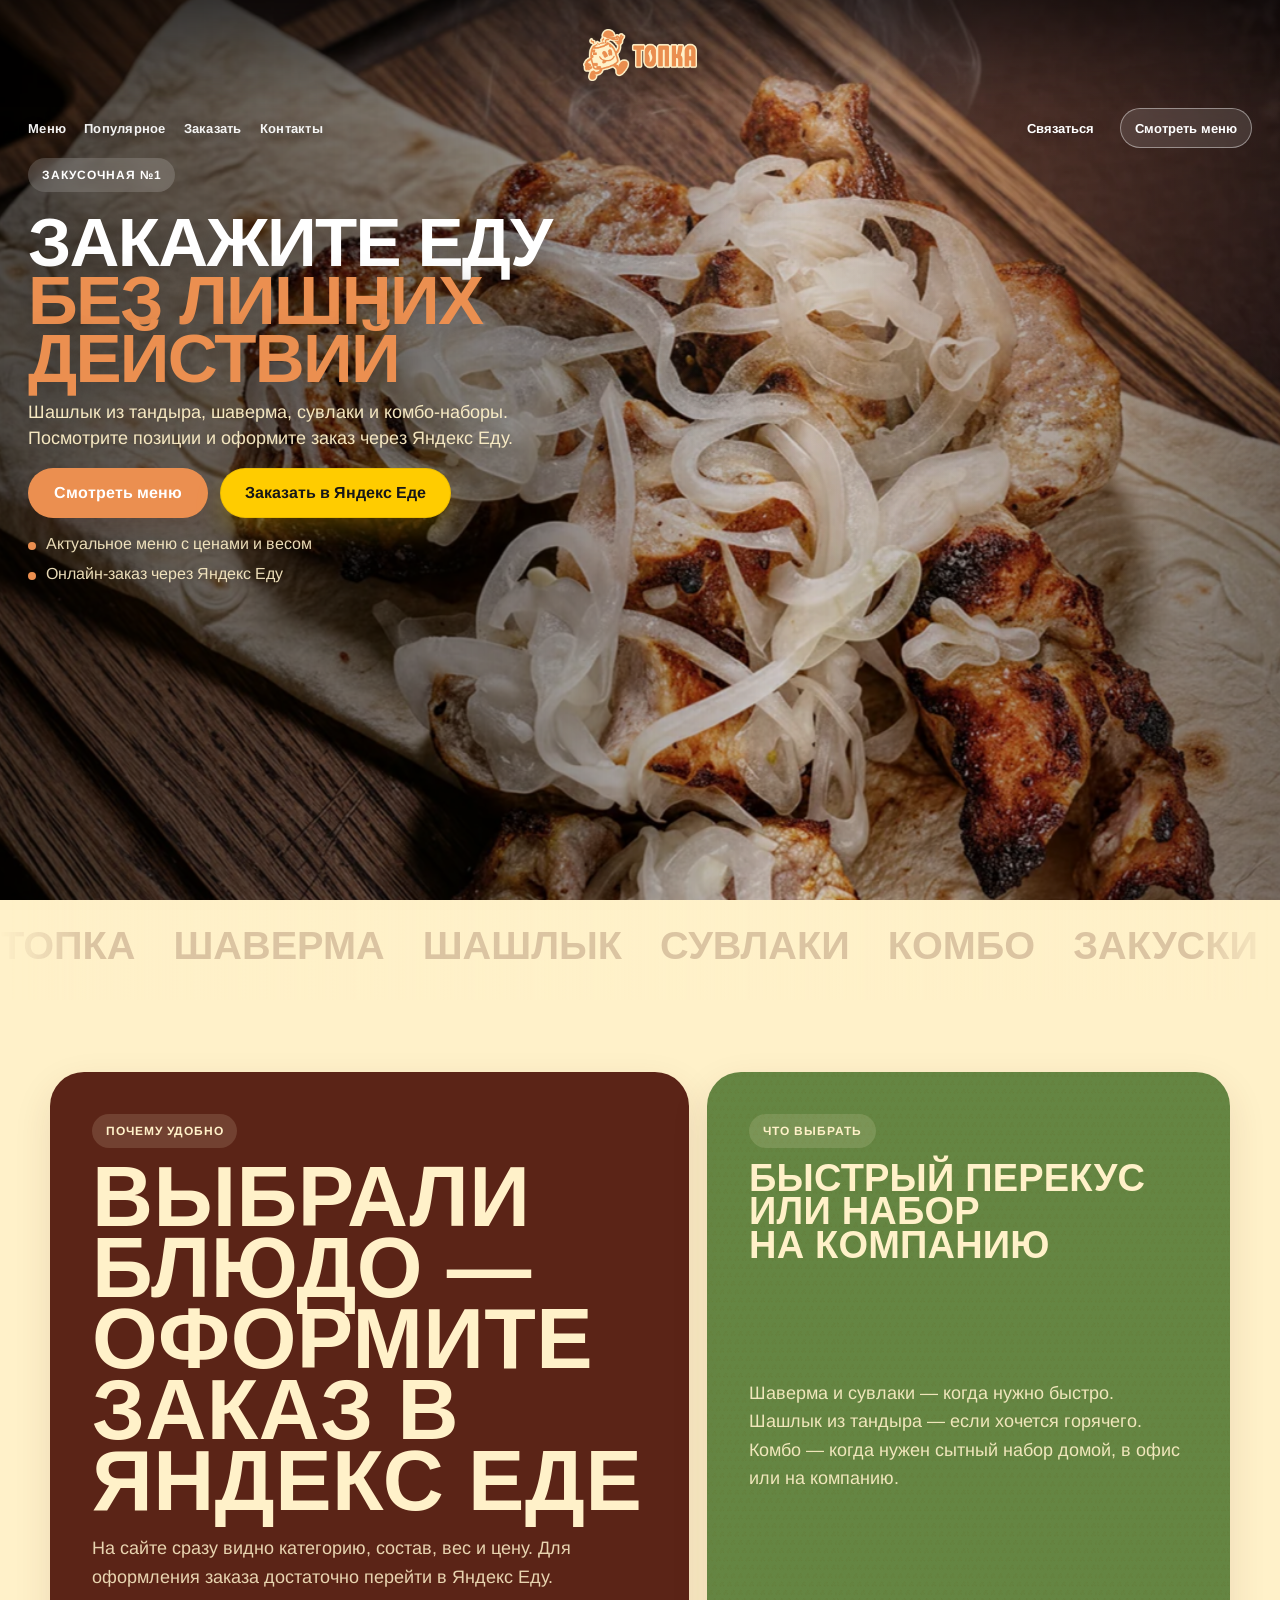
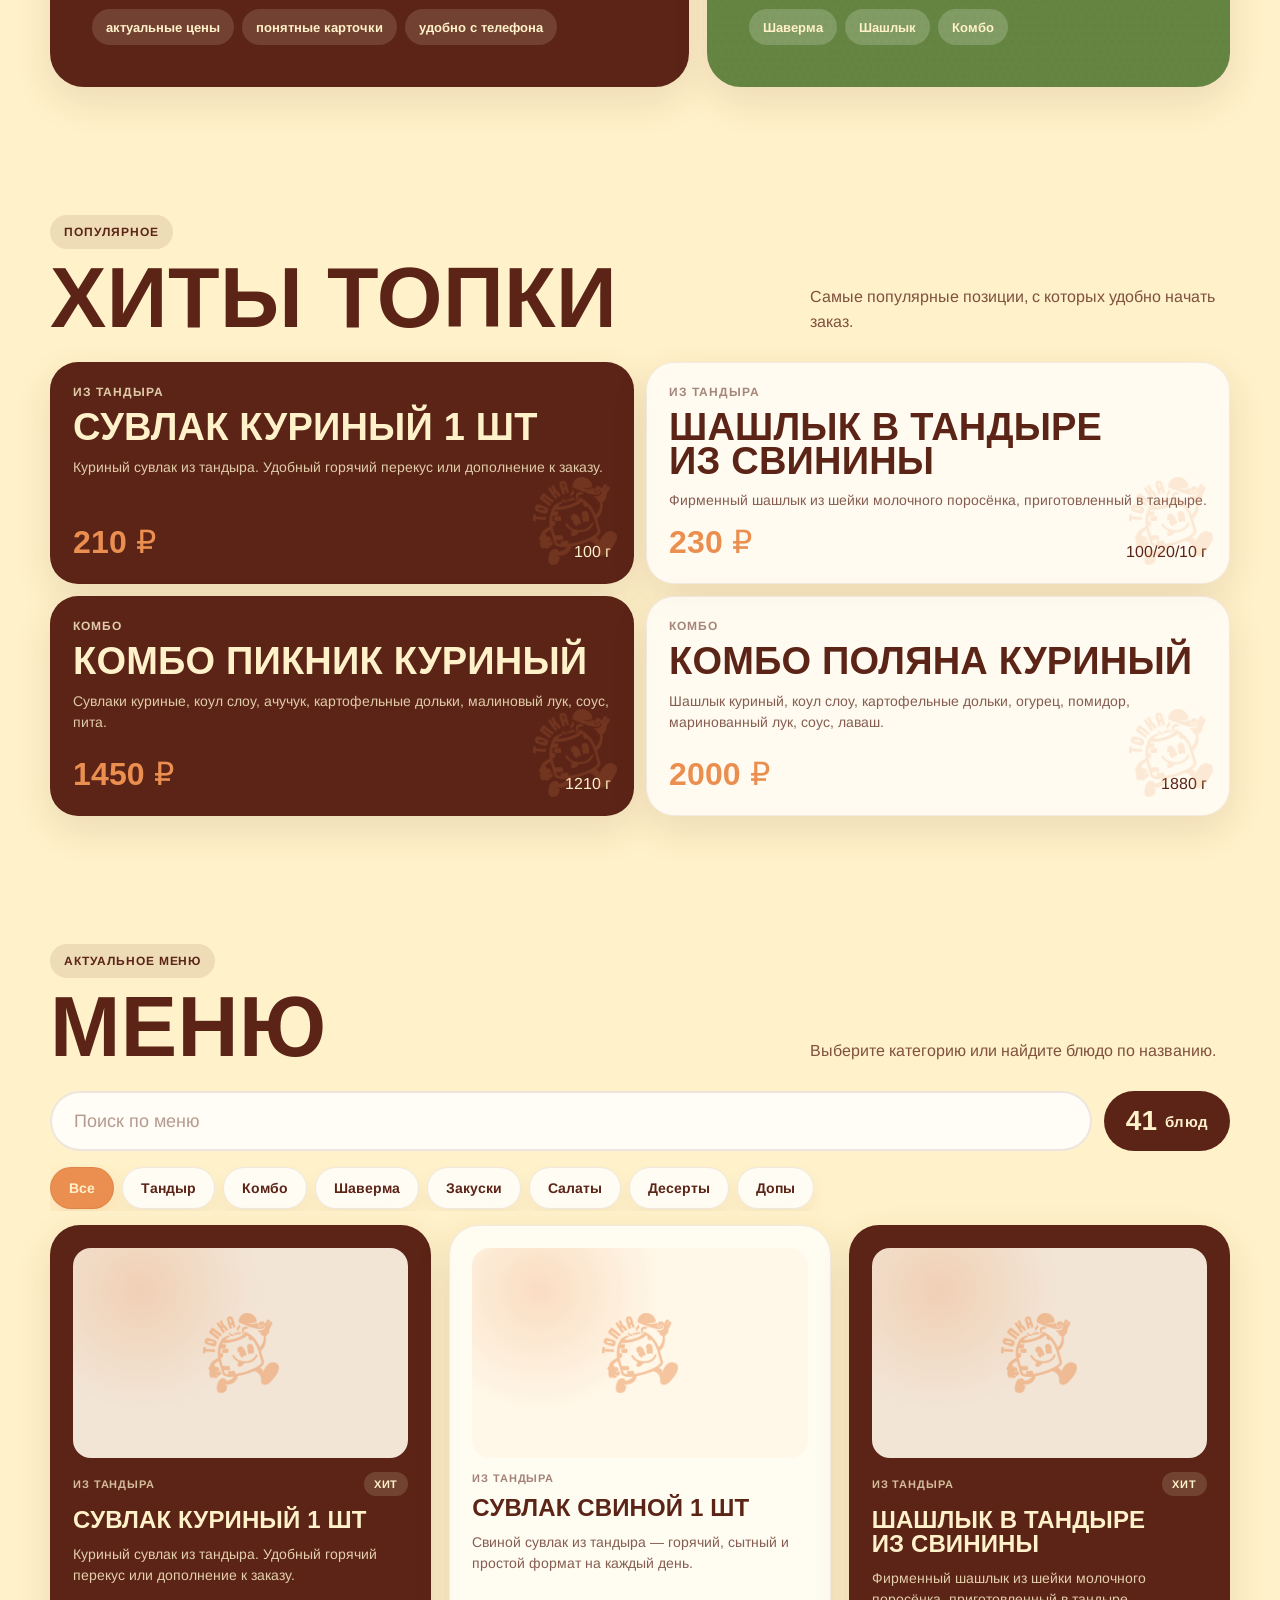
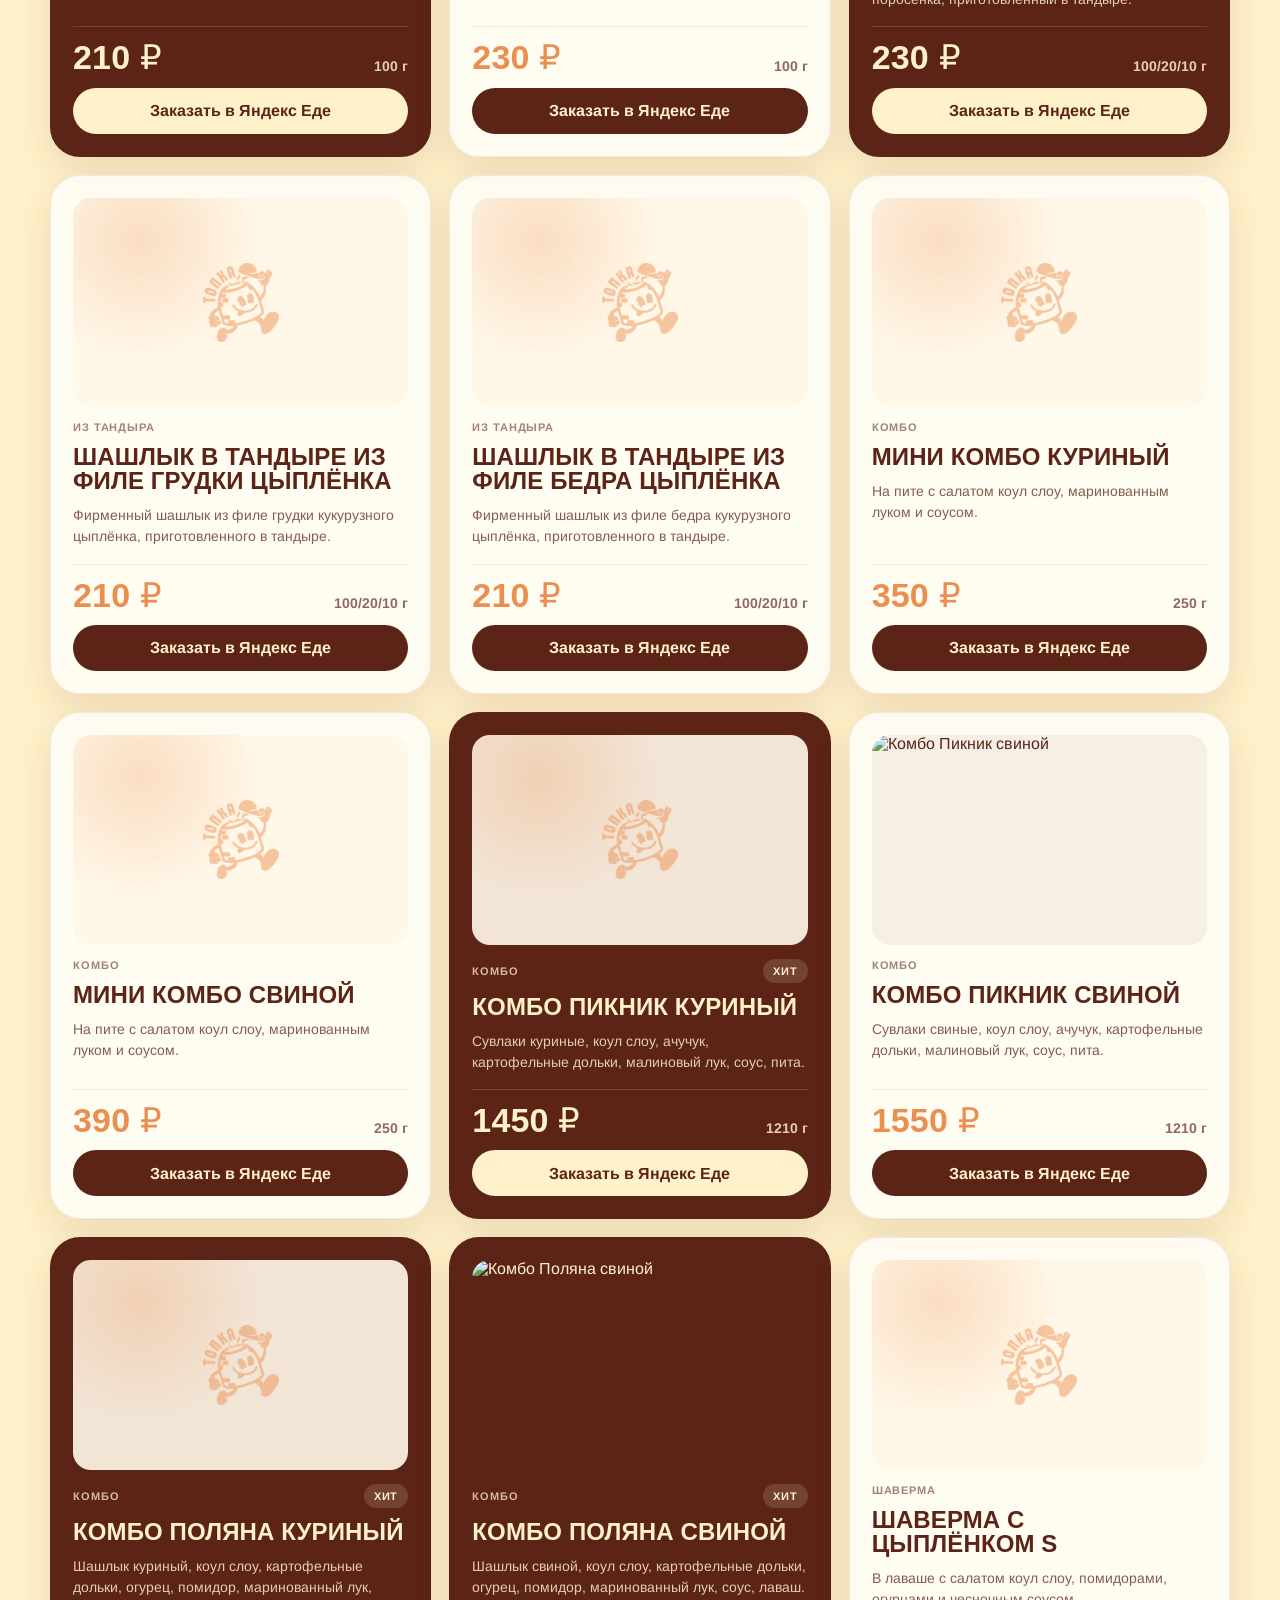
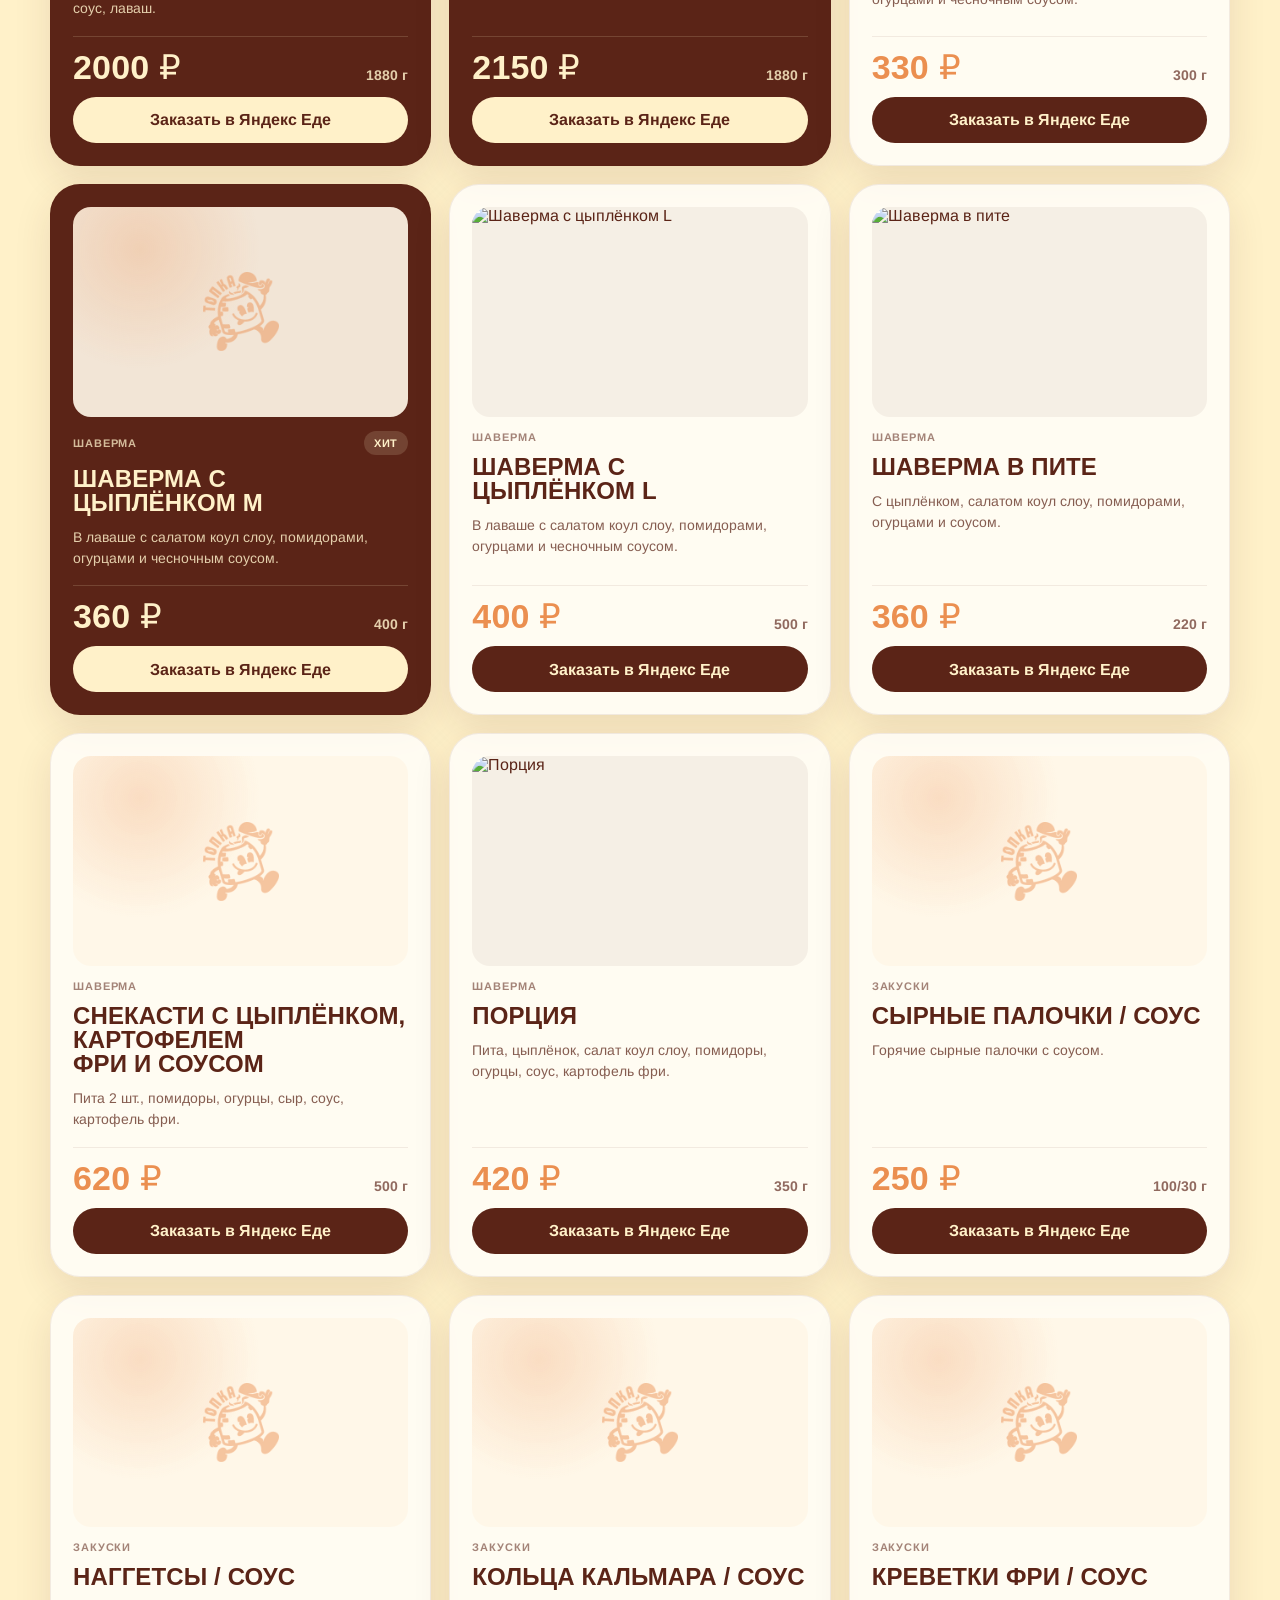
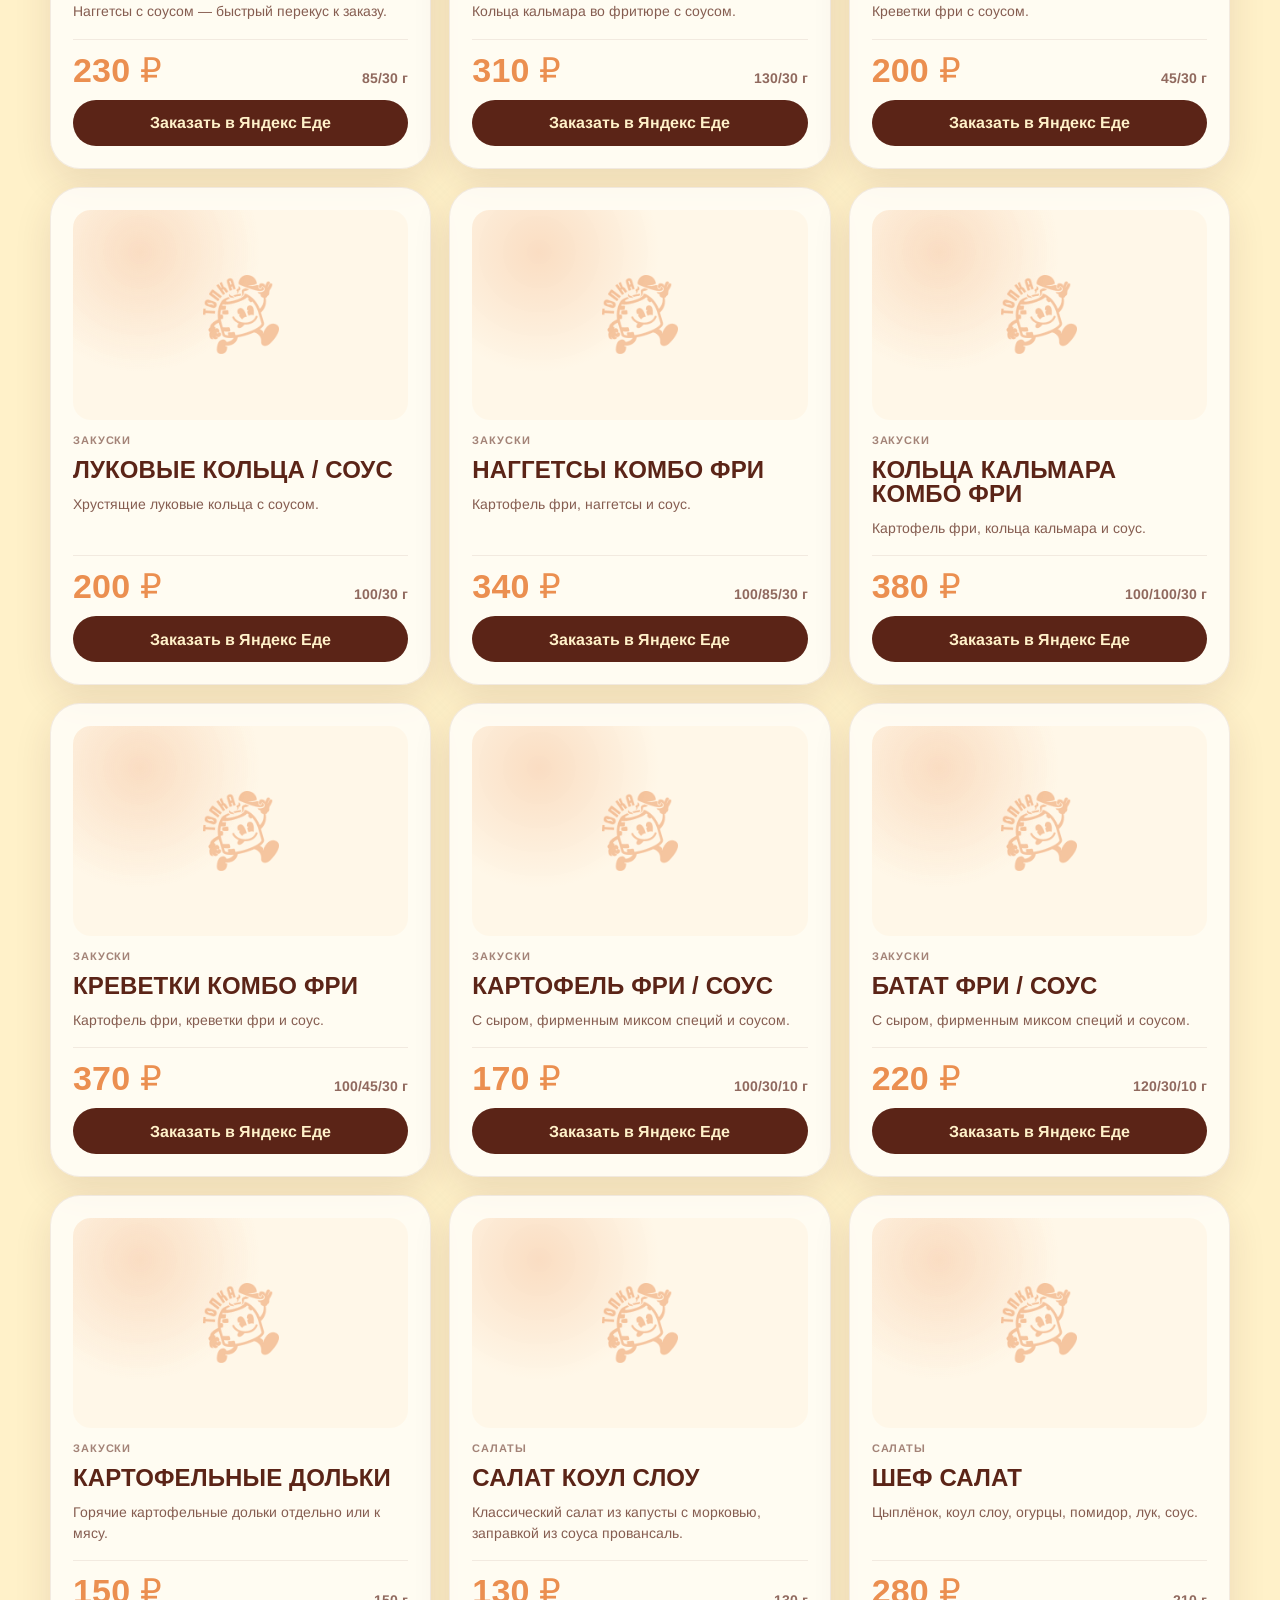
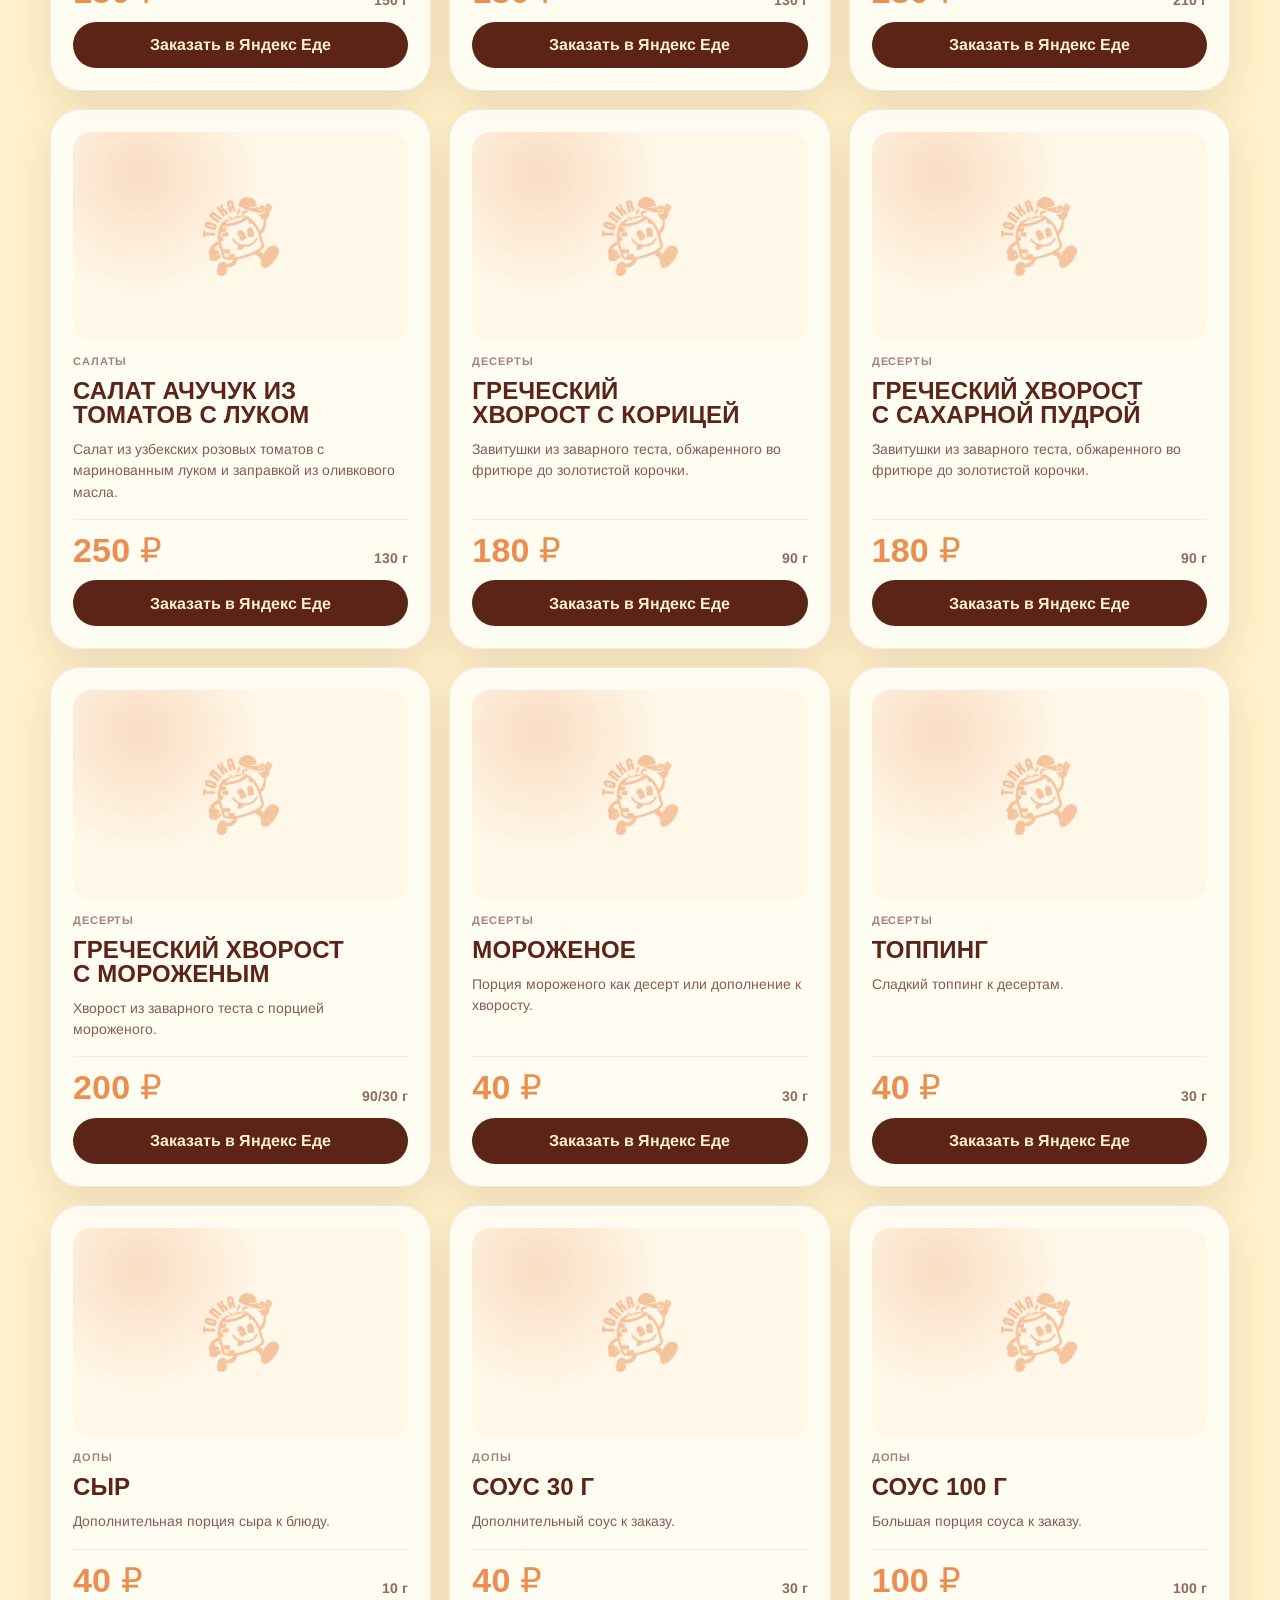
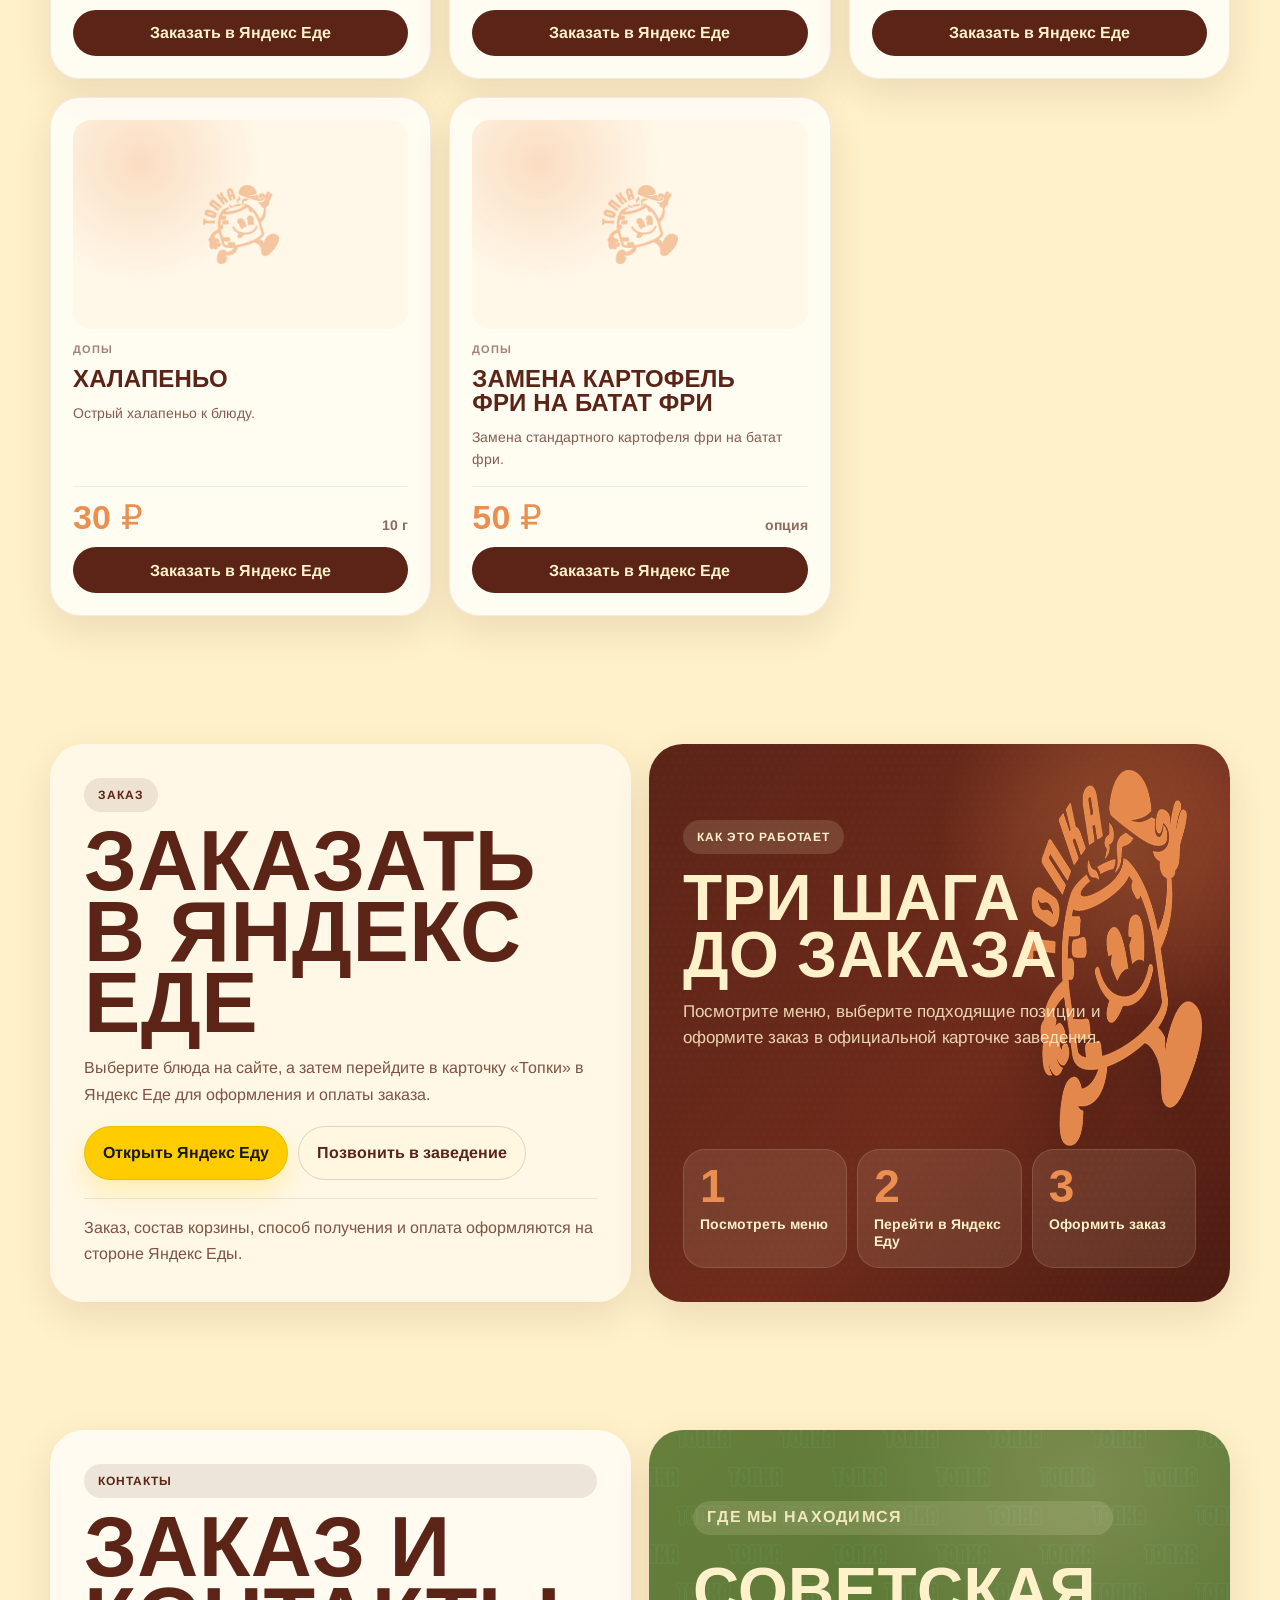
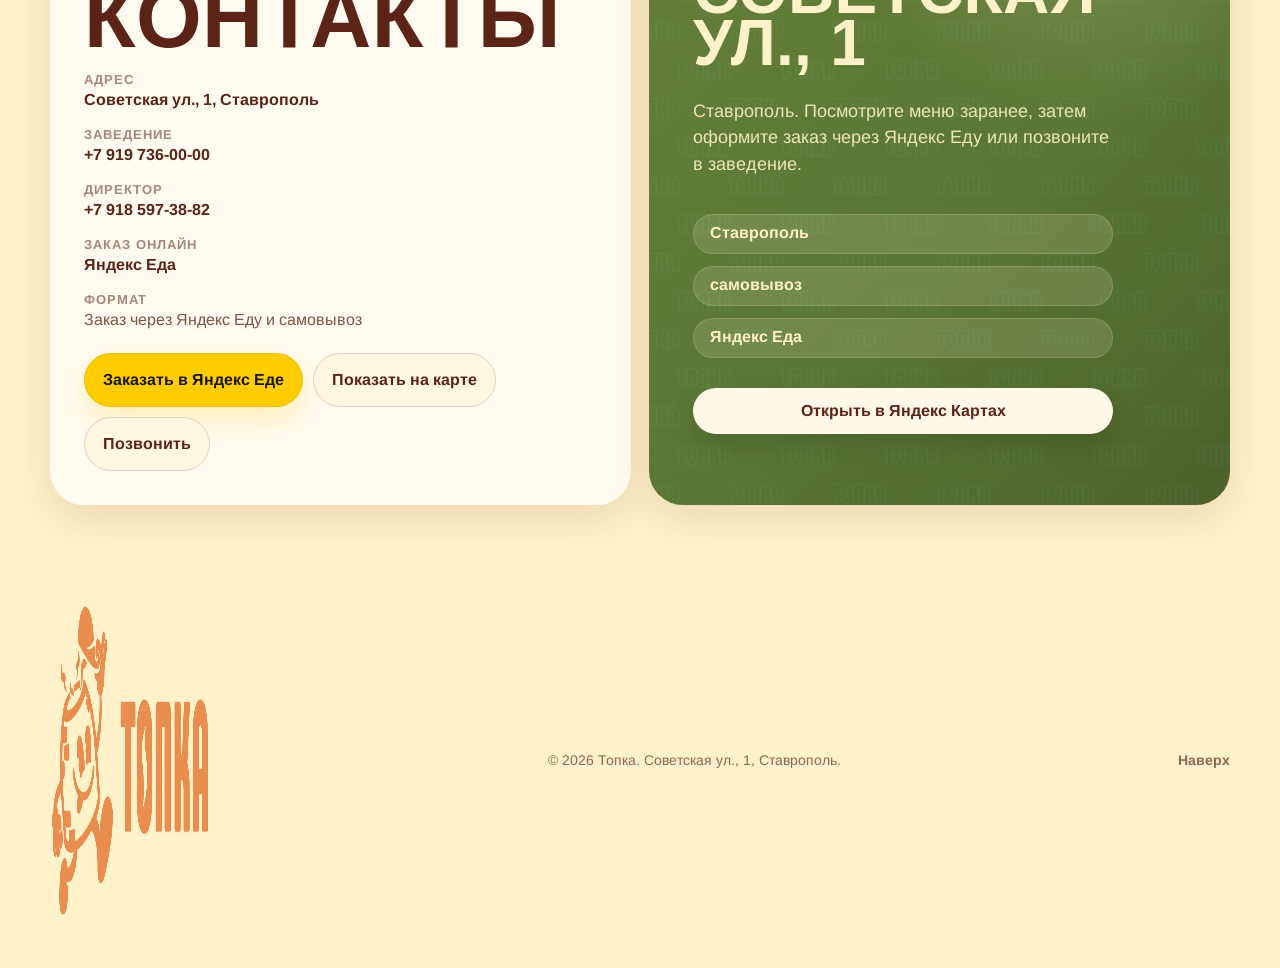
==== commit 992ea72f: "Add files via upload" ====
--- a/index.html
+++ b/index.html
@@ -4,8 +4,8 @@
   <meta charset="utf-8" />
   <meta name="viewport" content="width=device-width, initial-scale=1, viewport-fit=cover" />
 
-  <title>Топка — шашлык, шаверма и комбо | Заказ через Яндекс Еду</title>
-  <meta name="description" content="Меню закусочной «Топка»: шашлык из тандыра, сувлаки, шаверма, комбо, закуски, салаты и десерты. Актуальные цены и заказ через Яндекс Еду." />
+  <title>Топка в Ставрополе — шашлык, шаверма и комбо | Яндекс Еда</title>
+  <meta name="description" content="Меню закусочной «Топка» в Ставрополе: шашлык из тандыра, сувлаки, шаверма, комбо, закуски, салаты и десерты. Адрес: Советская ул., 1. Заказ через Яндекс Еду." />
   <meta name="robots" content="index,follow,max-image-preview:large,max-snippet:-1,max-video-preview:-1" />
   <meta name="googlebot" content="index,follow,max-image-preview:large,max-snippet:-1,max-video-preview:-1" />
   <meta name="theme-color" content="#5b2417" />
@@ -26,8 +26,8 @@
   <meta property="og:type" content="website" />
   <meta property="og:locale" content="ru_RU" />
   <meta property="og:site_name" content="Топка" />
-  <meta property="og:title" content="Топка — шашлык, шаверма и комбо" />
-  <meta property="og:description" content="Актуальное меню закусочной «Топка» и заказ через Яндекс Еду." />
+  <meta property="og:title" content="Топка в Ставрополе — шашлык, шаверма и комбо" />
+  <meta property="og:description" content="Меню закусочной «Топка» по адресу Советская ул., 1, Ставрополь. Заказ через Яндекс Еду." />
   <meta property="og:url" content="./" />
   <meta property="og:image" content="assets/og-topka.jpg" />
   <meta property="og:image:width" content="1200" />
@@ -35,8 +35,8 @@
   <meta property="og:image:alt" content="Топка — шашлык, шаверма и комбо" />
 
   <meta name="twitter:card" content="summary_large_image" />
-  <meta name="twitter:title" content="Топка — шашлык, шаверма и комбо" />
-  <meta name="twitter:description" content="Актуальное меню закусочной «Топка» и заказ через Яндекс Еду." />
+  <meta name="twitter:title" content="Топка в Ставрополе — шашлык, шаверма и комбо" />
+  <meta name="twitter:description" content="Меню закусочной «Топка» по адресу Советская ул., 1, Ставрополь. Заказ через Яндекс Еду." />
   <meta name="twitter:image" content="assets/og-topka.jpg" />
 
   <script type="application/ld+json">
@@ -49,6 +49,14 @@
     "image": "assets/og-topka.jpg",
     "logo": "assets/logo-horizontal.png",
     "telephone": "+7 919 736-00-00",
+    "address": {
+      "@type": "PostalAddress",
+      "streetAddress": "Советская ул., 1",
+      "addressLocality": "Ставрополь",
+      "addressRegion": "Ставропольский край",
+      "addressCountry": "RU"
+    },
+    "hasMap": "https://yandex.ru/maps/?text=%D0%A1%D0%BE%D0%B2%D0%B5%D1%82%D1%81%D0%BA%D0%B0%D1%8F%20%D1%83%D0%BB.%2C%201%2C%20%D0%A1%D1%82%D0%B0%D0%B2%D1%80%D0%BE%D0%BF%D0%BE%D0%BB%D1%8C",
     "priceRange": "₽₽",
     "servesCuisine": ["Шашлык", "Шаверма", "Сувлаки", "Фастфуд"],
     "acceptsReservations": false,
@@ -892,6 +900,7 @@
         <span class="eyebrow">контакты</span>
         <h2>Заказ и контакты</h2>
         <dl>
+          <div><dt>Адрес</dt><dd><a href="https://yandex.ru/maps/?text=%D0%A1%D0%BE%D0%B2%D0%B5%D1%82%D1%81%D0%BA%D0%B0%D1%8F%20%D1%83%D0%BB.%2C%201%2C%20%D0%A1%D1%82%D0%B0%D0%B2%D1%80%D0%BE%D0%BF%D0%BE%D0%BB%D1%8C" target="_blank" rel="noopener noreferrer">Советская ул., 1, Ставрополь</a></dd></div>
           <div><dt>Заведение</dt><dd><a href="tel:+79197360000">+7 919 736-00-00</a></dd></div>
           <div><dt>Директор</dt><dd><a href="tel:+79185973882">+7 918 597-38-82</a></dd></div>
           <div><dt>Заказ онлайн</dt><dd><a href="https://eda.yandex.ru/restaurant/topka_prjdh?utm_campaign=android&utm_medium=referral&utm_source=rst_shared_link" target="_blank" rel="noopener noreferrer">Яндекс Еда</a></dd></div>
@@ -899,20 +908,22 @@
         </dl>
         <div class="contacts__buttons">
           <a class="btn btn--yandex" href="https://eda.yandex.ru/restaurant/topka_prjdh?utm_campaign=android&utm_medium=referral&utm_source=rst_shared_link" target="_blank" rel="noopener noreferrer">Заказать в Яндекс Еде</a>
+          <a class="btn btn--light" href="https://yandex.ru/maps/?text=%D0%A1%D0%BE%D0%B2%D0%B5%D1%82%D1%81%D0%BA%D0%B0%D1%8F%20%D1%83%D0%BB.%2C%201%2C%20%D0%A1%D1%82%D0%B0%D0%B2%D1%80%D0%BE%D0%BF%D0%BE%D0%BB%D1%8C" target="_blank" rel="noopener noreferrer">Показать на карте</a>
           <a class="btn btn--light" href="tel:+79197360000">Позвонить</a>
         </div>
       </div>
       <div class="map-card map-card--new">
         <img src="assets/pattern-word.png" width="1600" height="1131" alt="" aria-hidden="true" loading="lazy" decoding="async" />
         <div class="map-card__content">
-          <span class="eyebrow eyebrow--cream">перед заказом</span>
-          <strong>Выберите блюда заранее</strong>
-          <p>Посмотрите состав, вес и цены на сайте, затем откройте Яндекс Еду и оформите заказ.</p>
+          <span class="eyebrow eyebrow--cream">где мы находимся</span>
+          <strong>Советская ул., 1</strong>
+          <p>Ставрополь. Посмотрите меню заранее, затем оформите заказ через Яндекс Еду или позвоните в заведение.</p>
           <div class="map-card__chips">
+            <span>Ставрополь</span>
+            <span>самовывоз</span>
             <span>Яндекс Еда</span>
-            <span>самовывоз</span>
-            <span>горячее меню</span>
-          </div>
+          </div>
+          <a class="map-card__link" href="https://yandex.ru/maps/?text=%D0%A1%D0%BE%D0%B2%D0%B5%D1%82%D1%81%D0%BA%D0%B0%D1%8F%20%D1%83%D0%BB.%2C%201%2C%20%D0%A1%D1%82%D0%B0%D0%B2%D1%80%D0%BE%D0%BF%D0%BE%D0%BB%D1%8C" target="_blank" rel="noopener noreferrer">Открыть в Яндекс Картах</a>
         </div>
       </div>
     </section>
@@ -920,7 +931,7 @@
 
   <footer class="footer">
     <img src="assets/logo-horizontal.png" width="720" height="327" alt="Топка" decoding="async" />
-    <p>© 2026 Топка. Горячая еда на лету.</p>
+    <p>© 2026 Топка. Советская ул., 1, Ставрополь.</p>
     <a href="#top">Наверх</a>
   </footer>
 
--- a/styles.css
+++ b/styles.css
@@ -2273,3 +2273,26 @@
     transform:none !important;
   }
 }
+
+
+/* === V19: адрес и карточка Яндекс Карт === */
+.map-card__link{
+  display:inline-flex;
+  align-items:center;
+  justify-content:center;
+  min-height:46px;
+  margin-top:18px;
+  padding:0 18px;
+  border-radius:999px;
+  background:#fff7e8;
+  color:#5b2417;
+  font-weight:900;
+  text-decoration:none;
+  box-shadow:0 12px 24px rgba(0,0,0,.12);
+}
+.map-card__link:hover{
+  transform:translateY(-1px);
+}
+.contacts__buttons{
+  flex-wrap:wrap;
+}
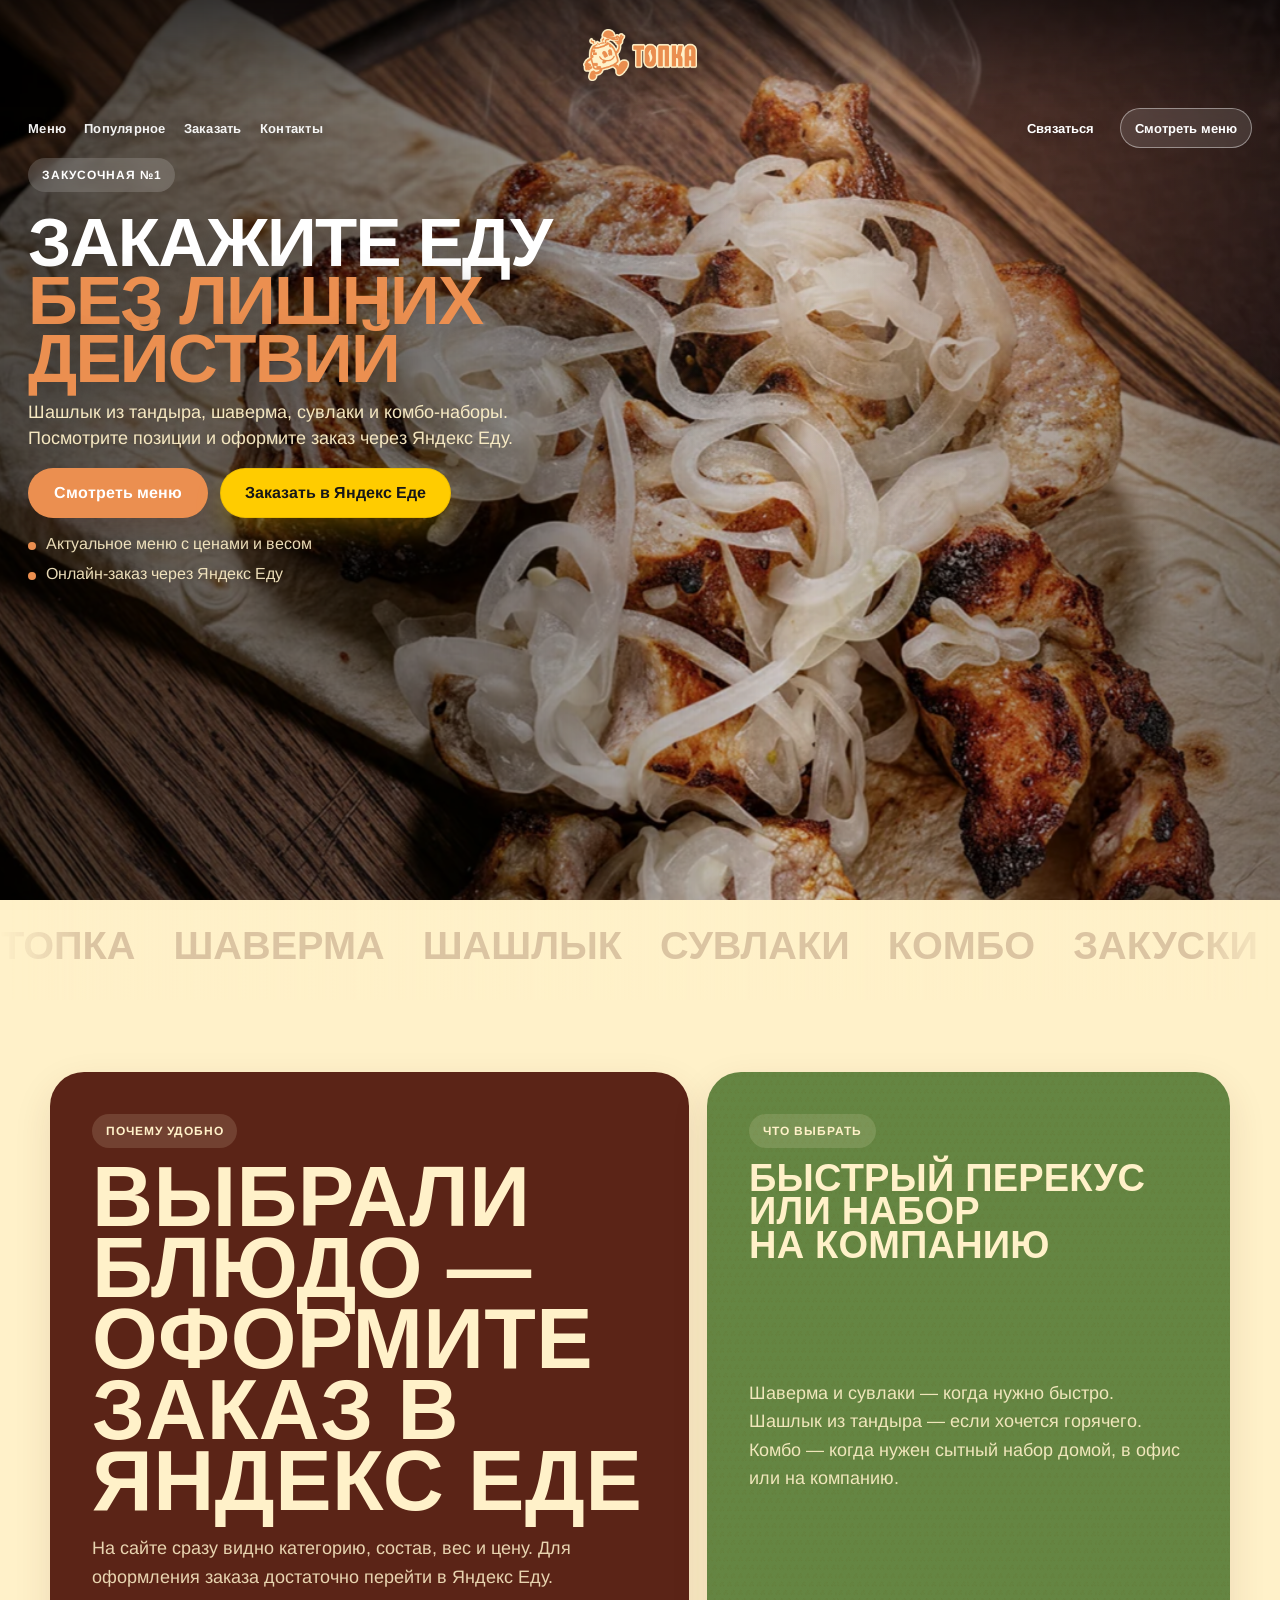
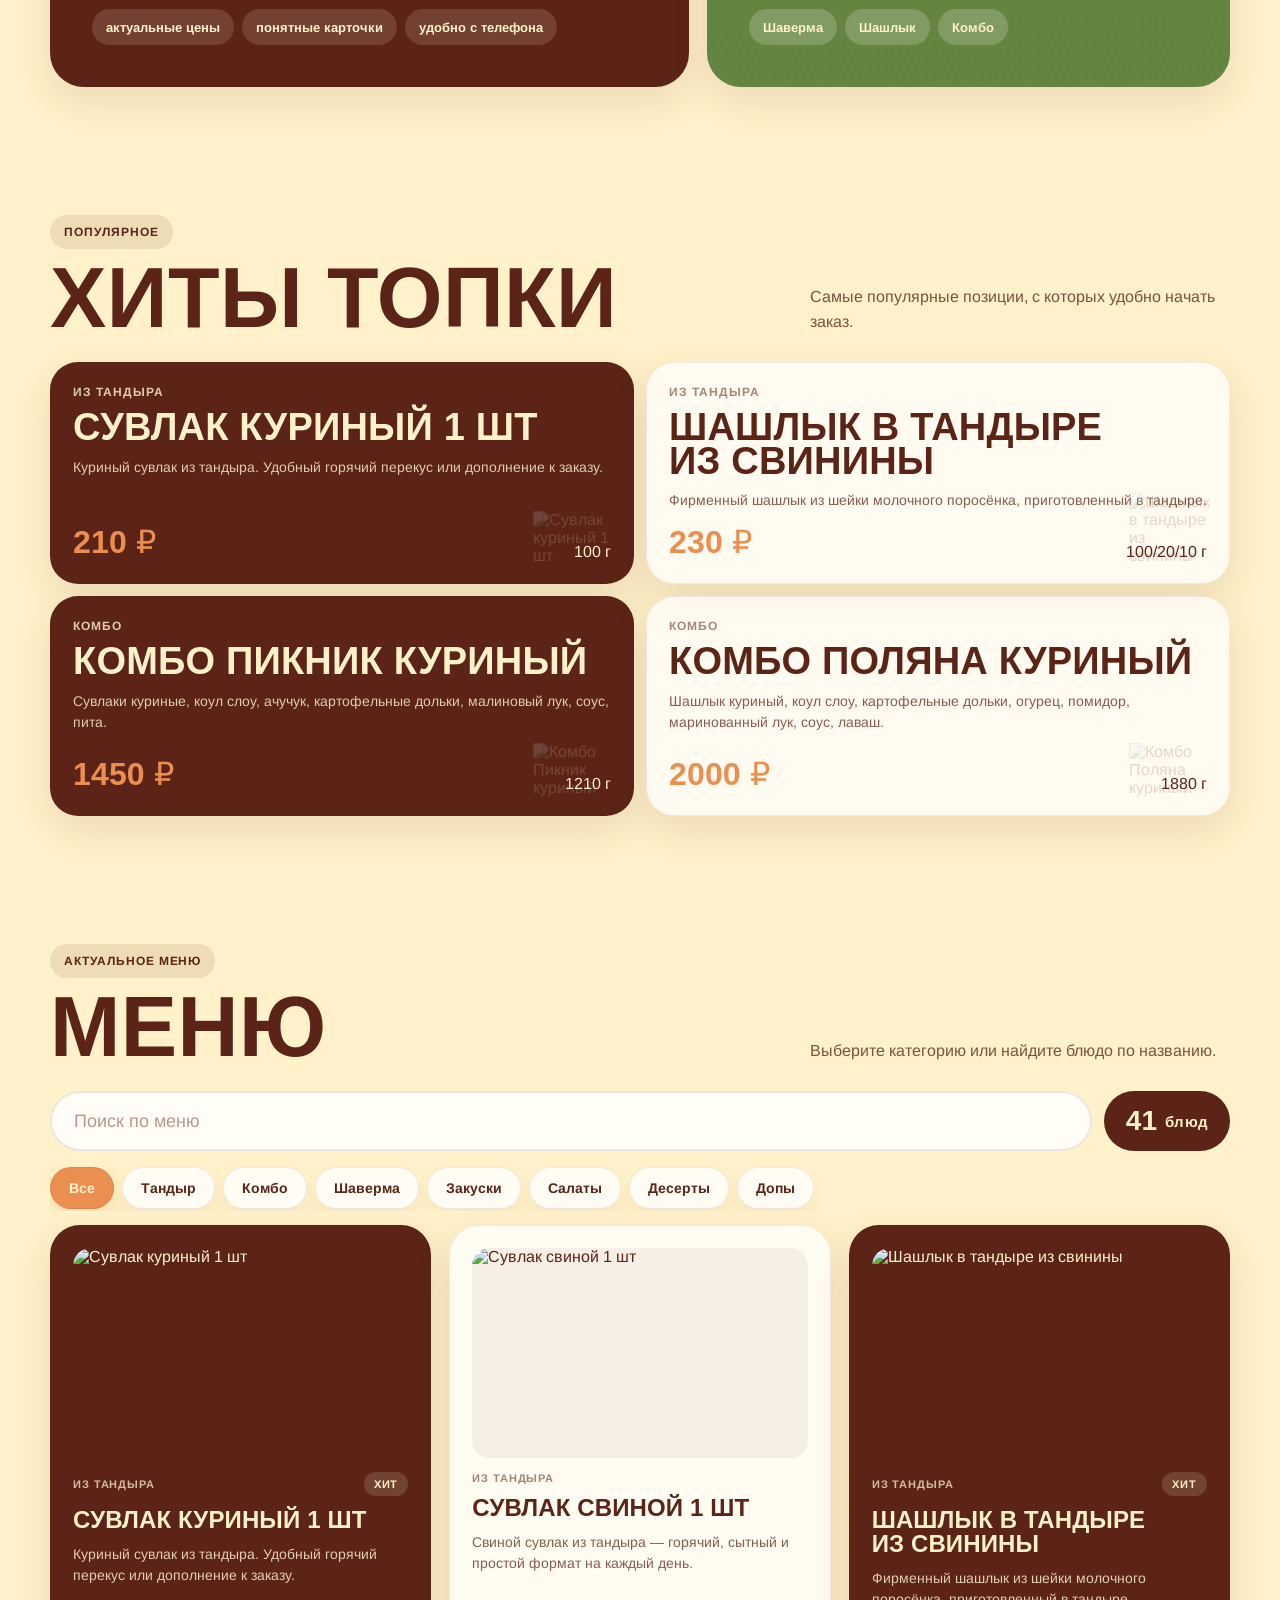
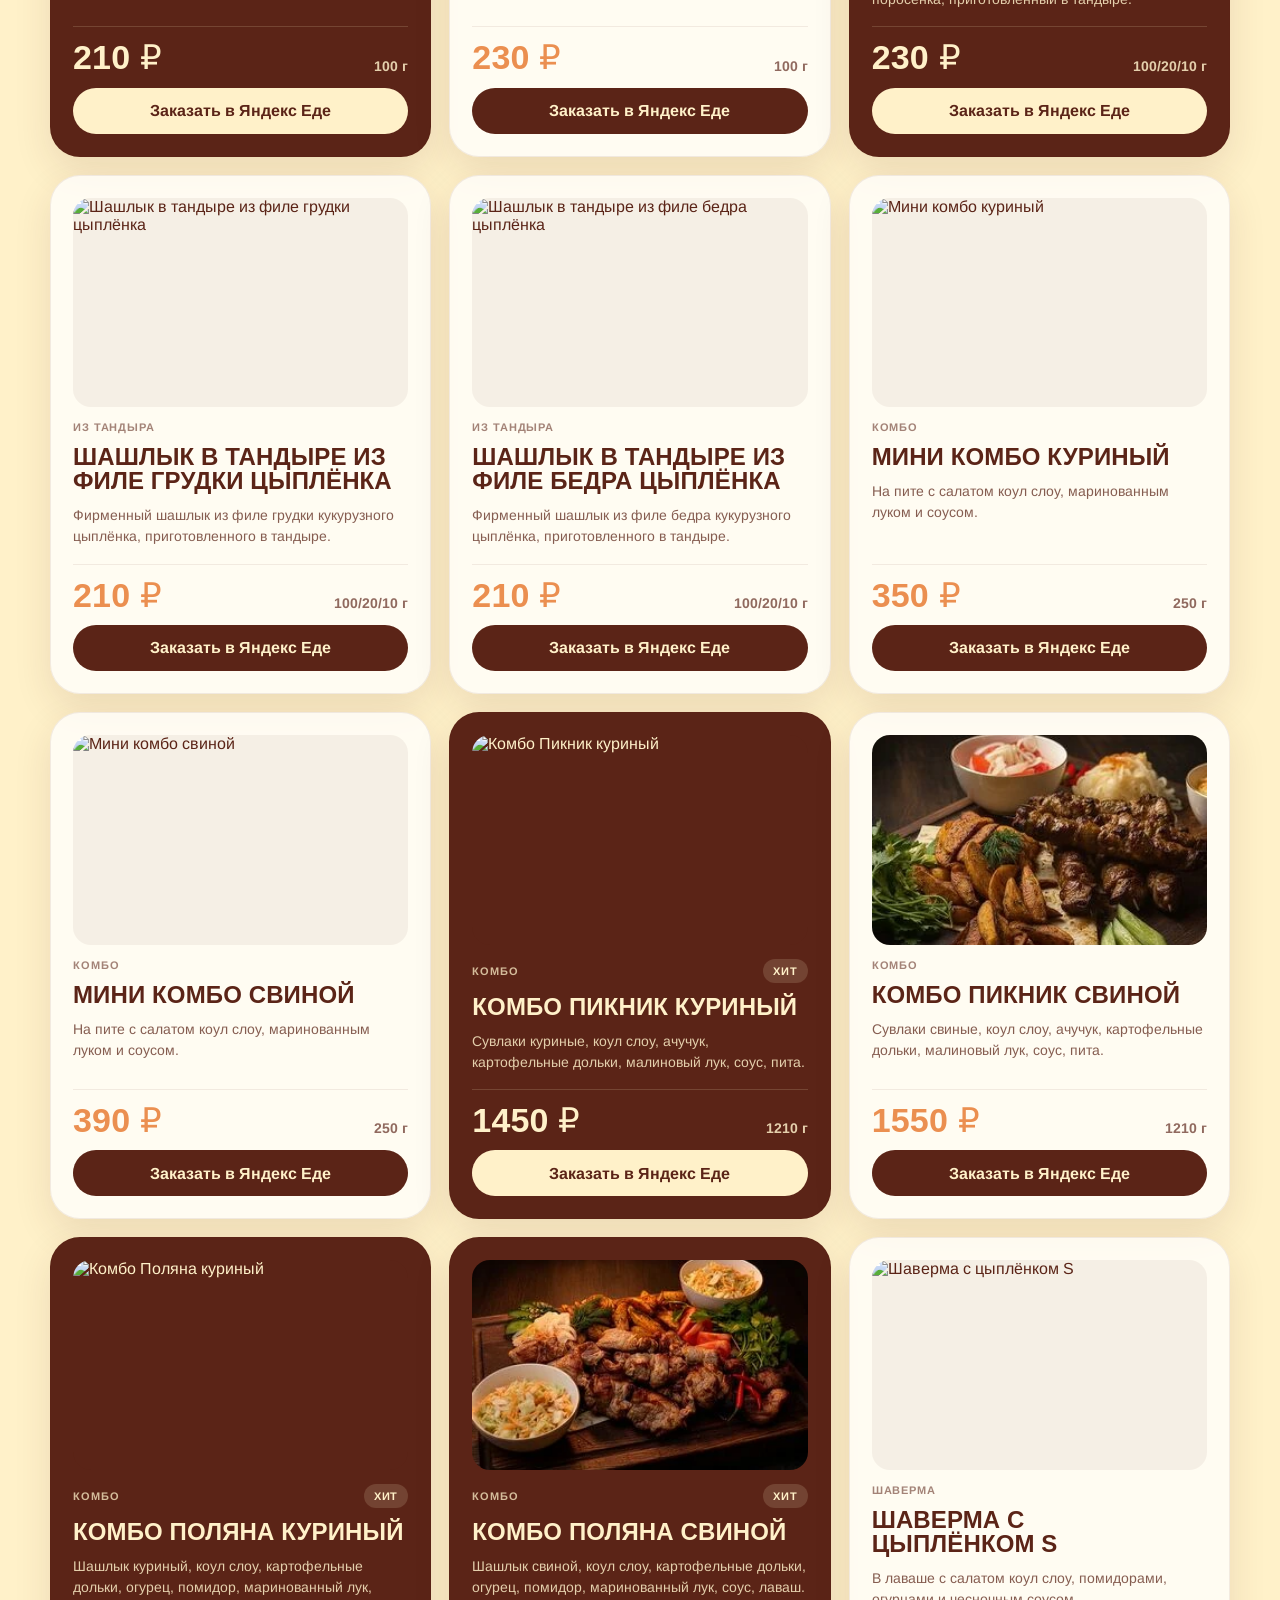
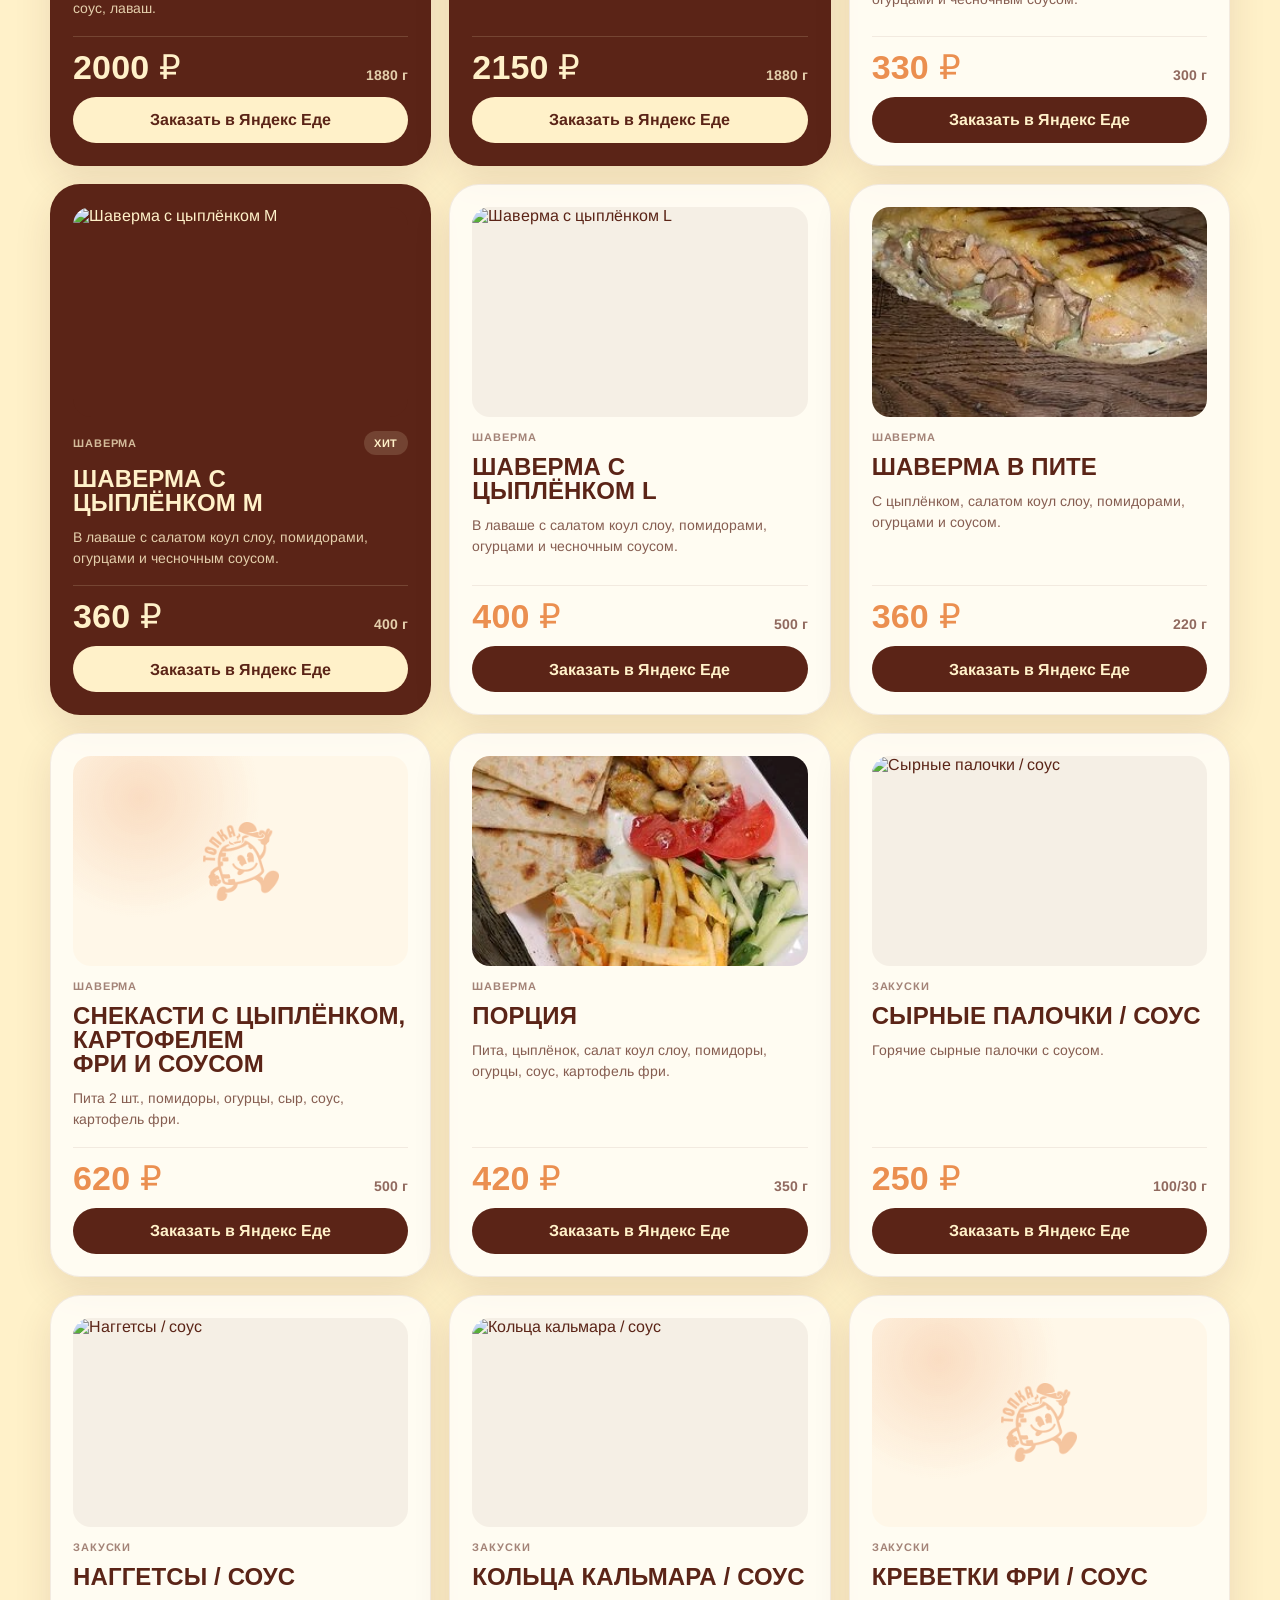
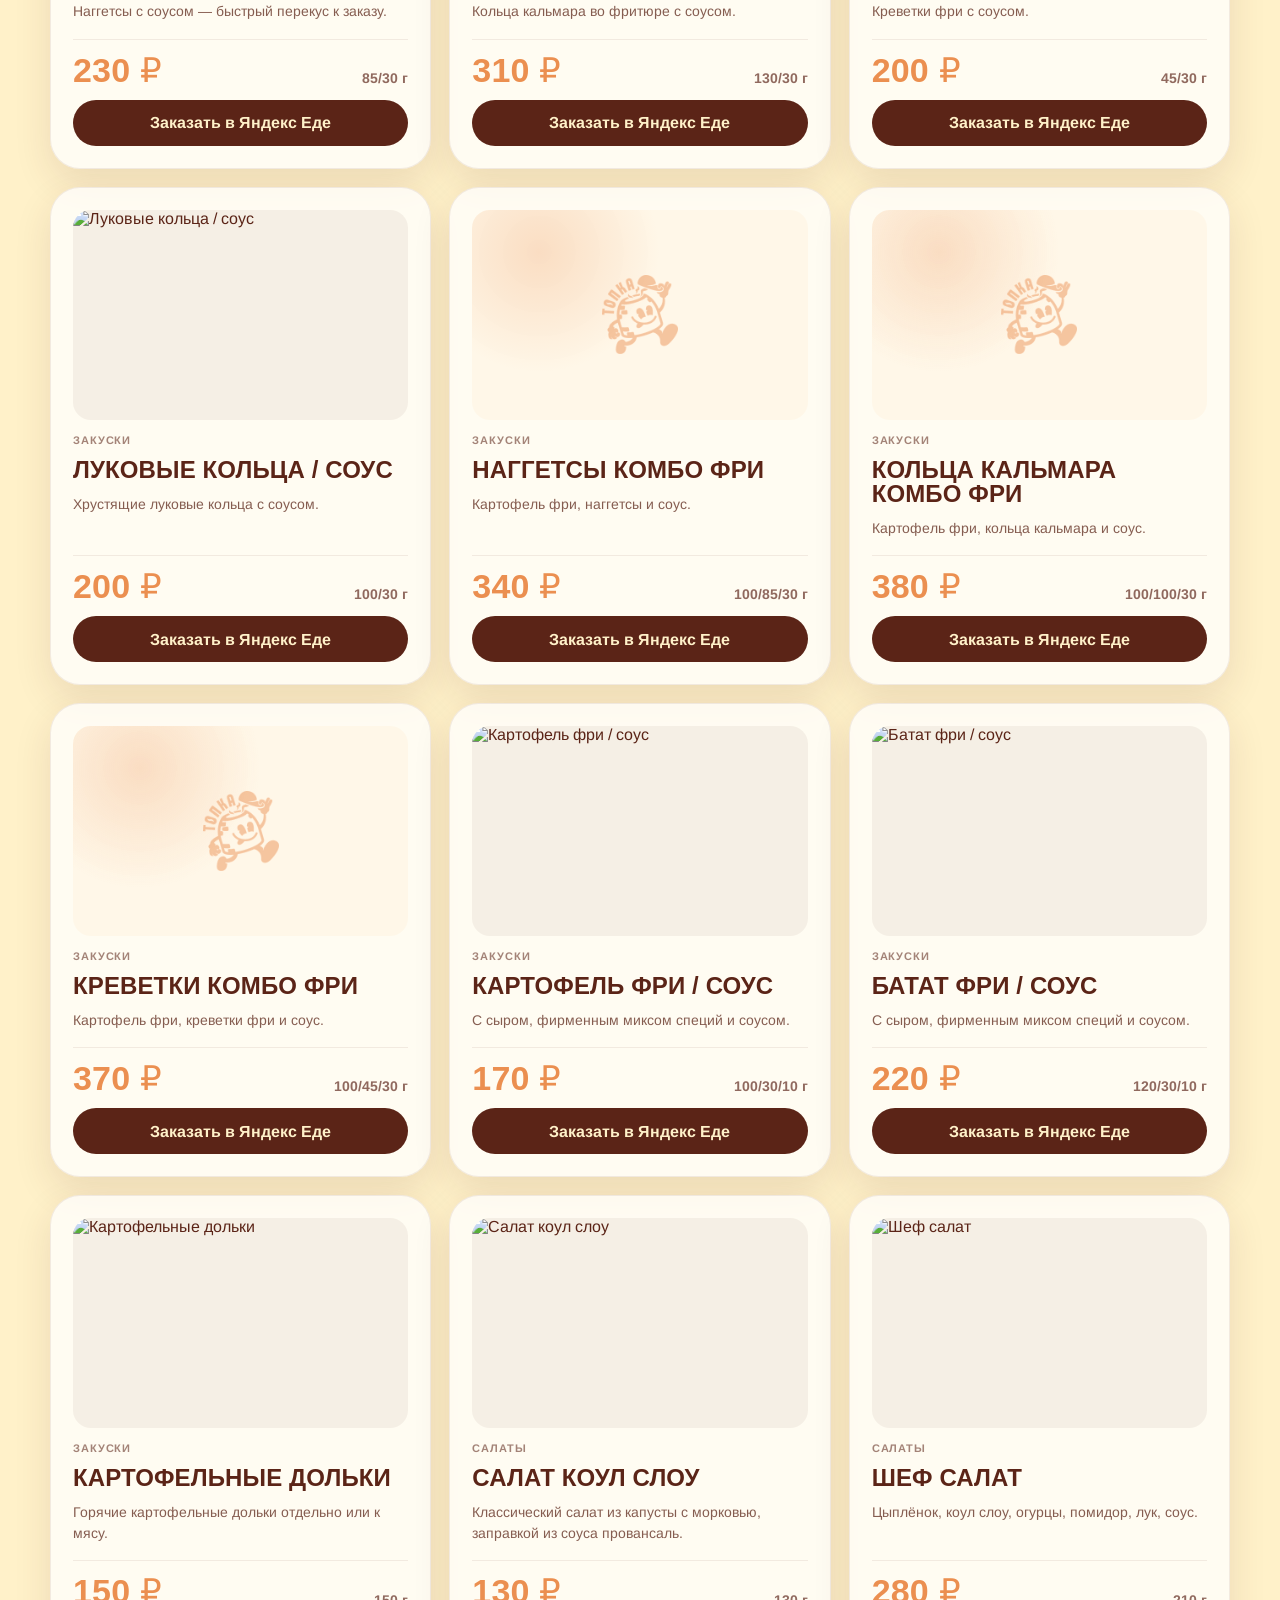
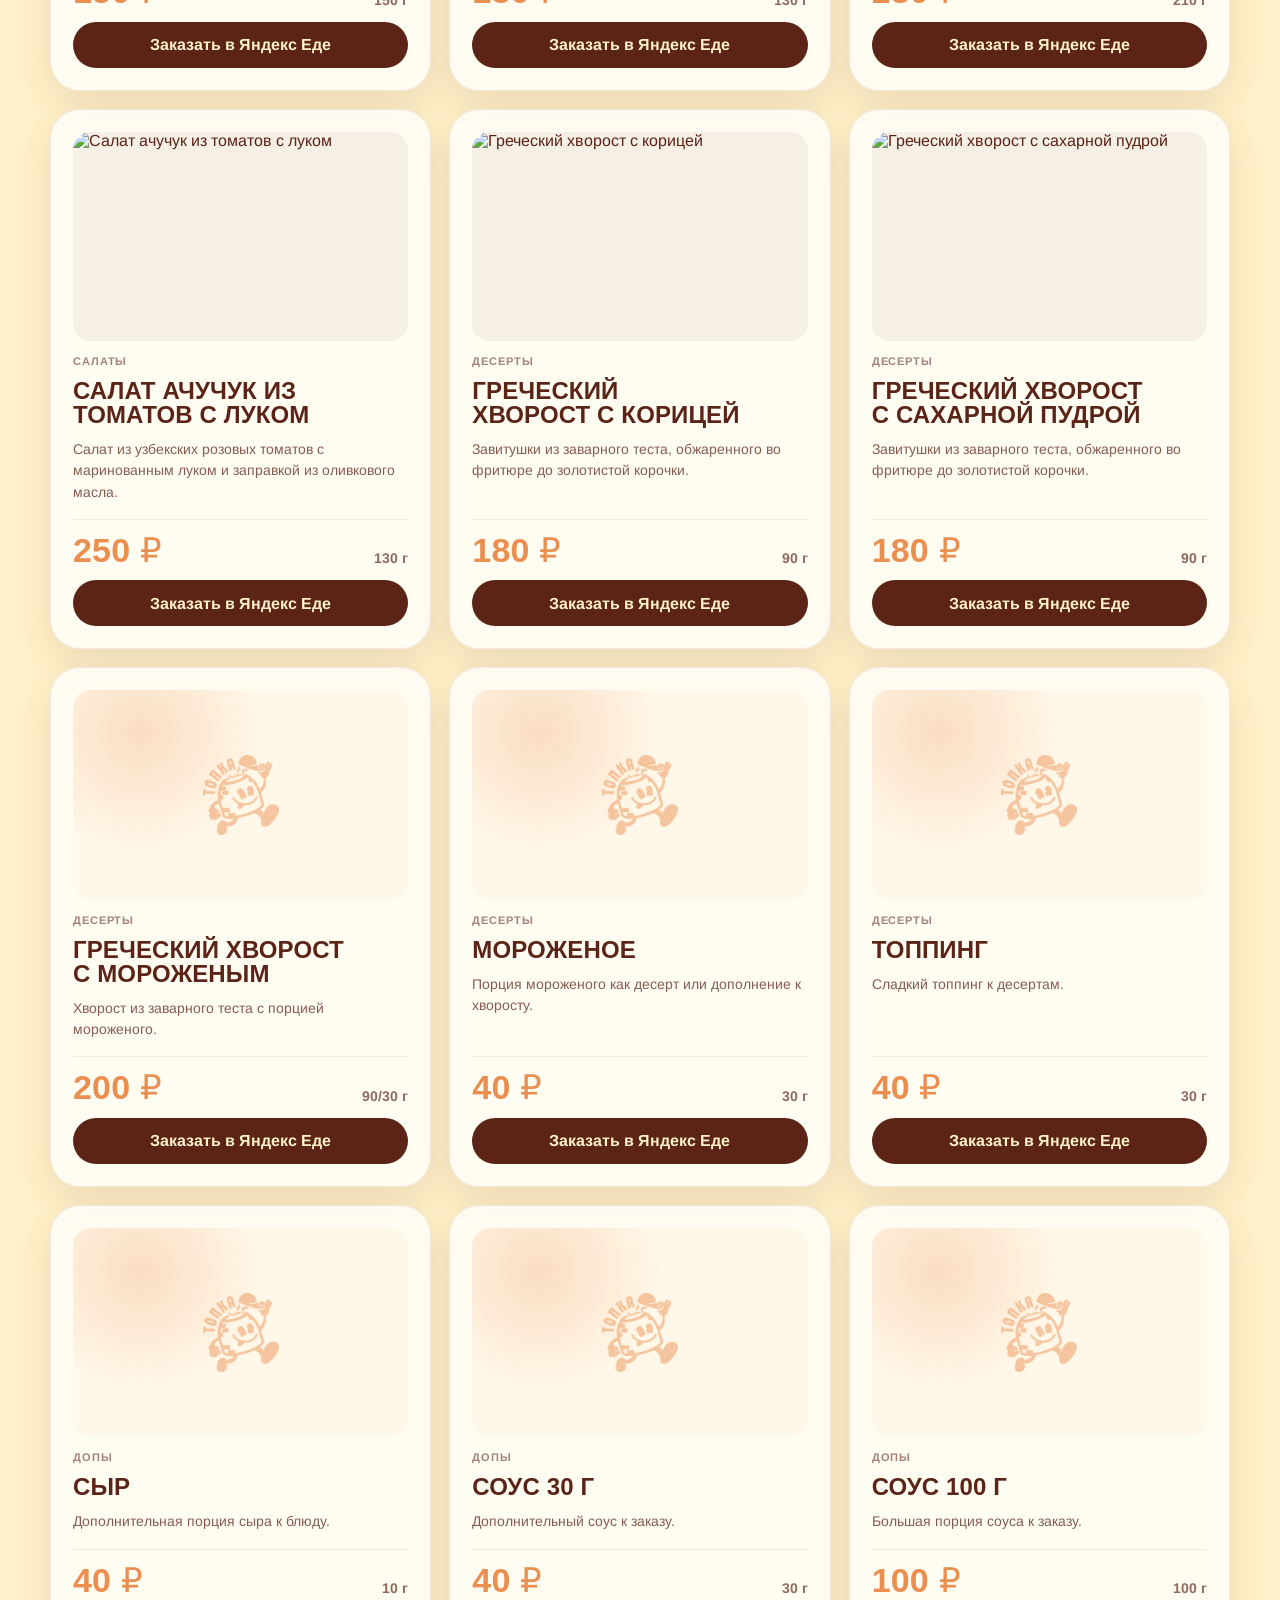
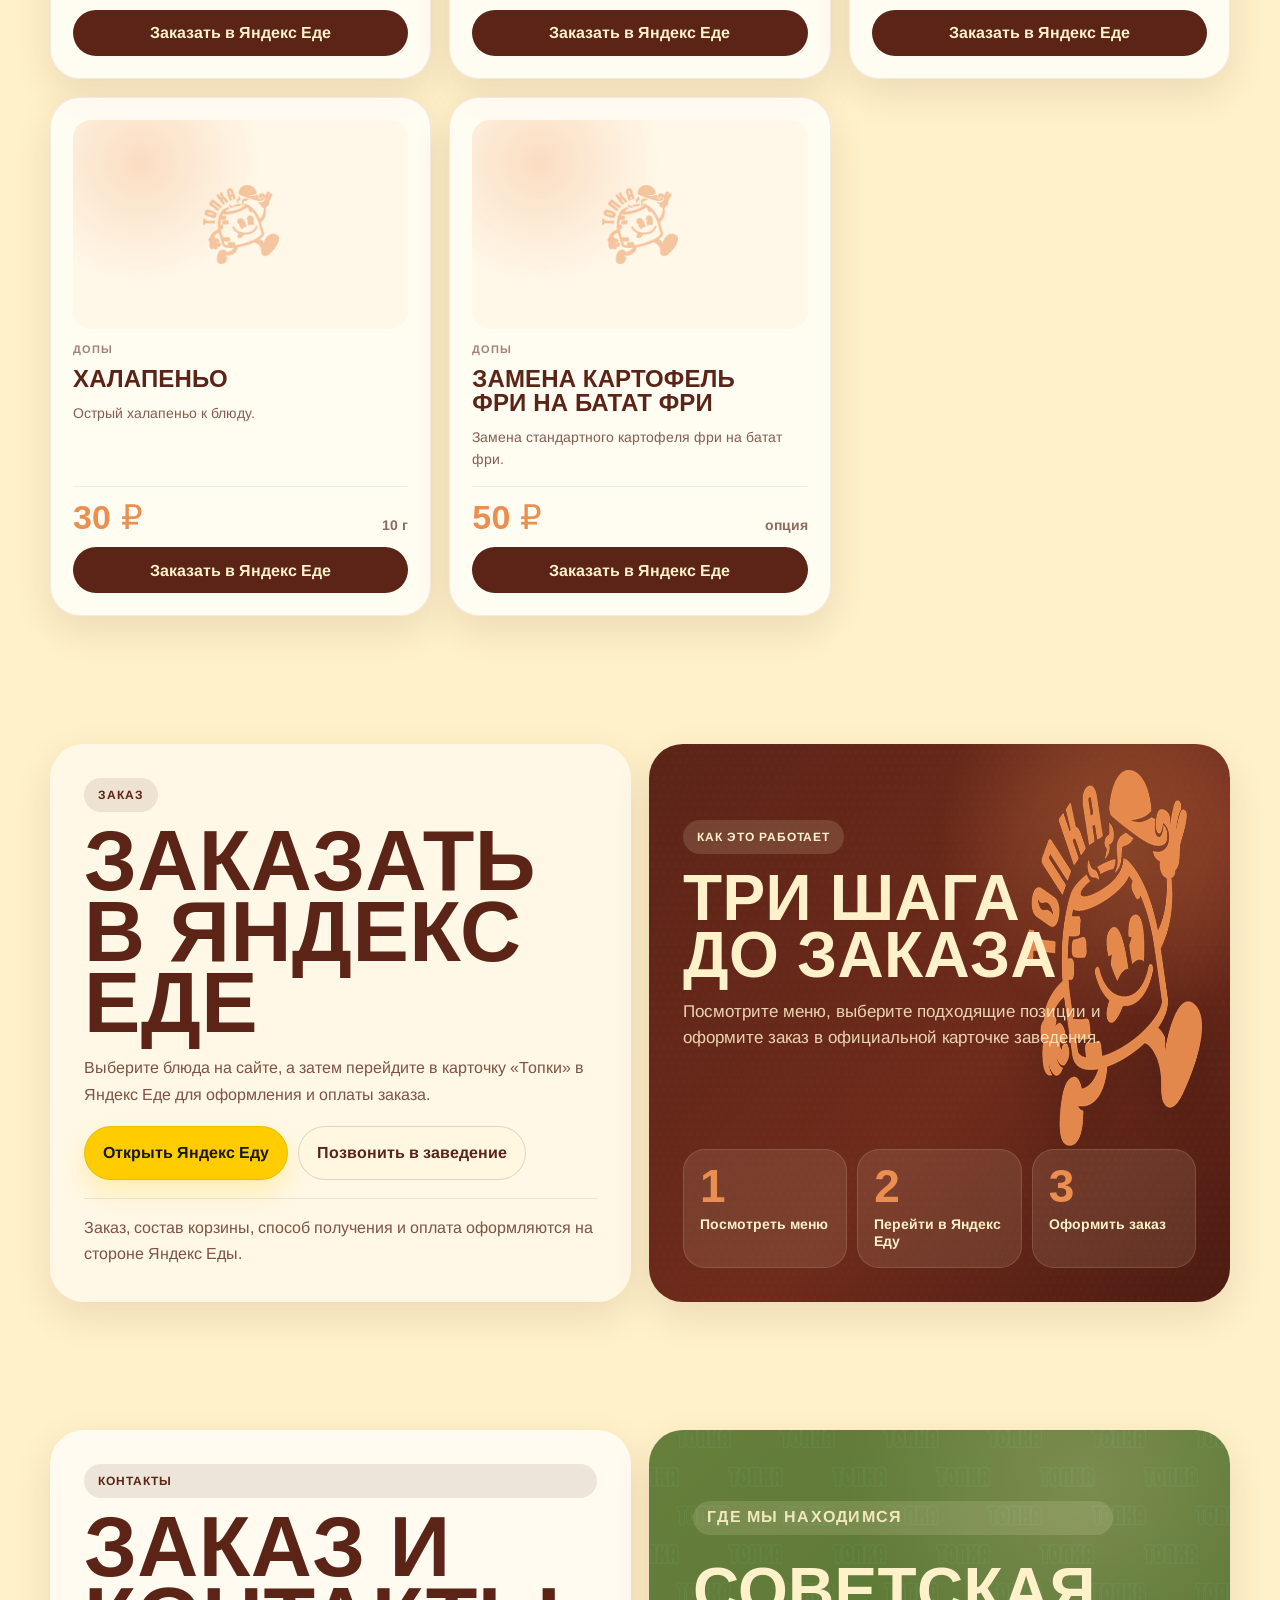
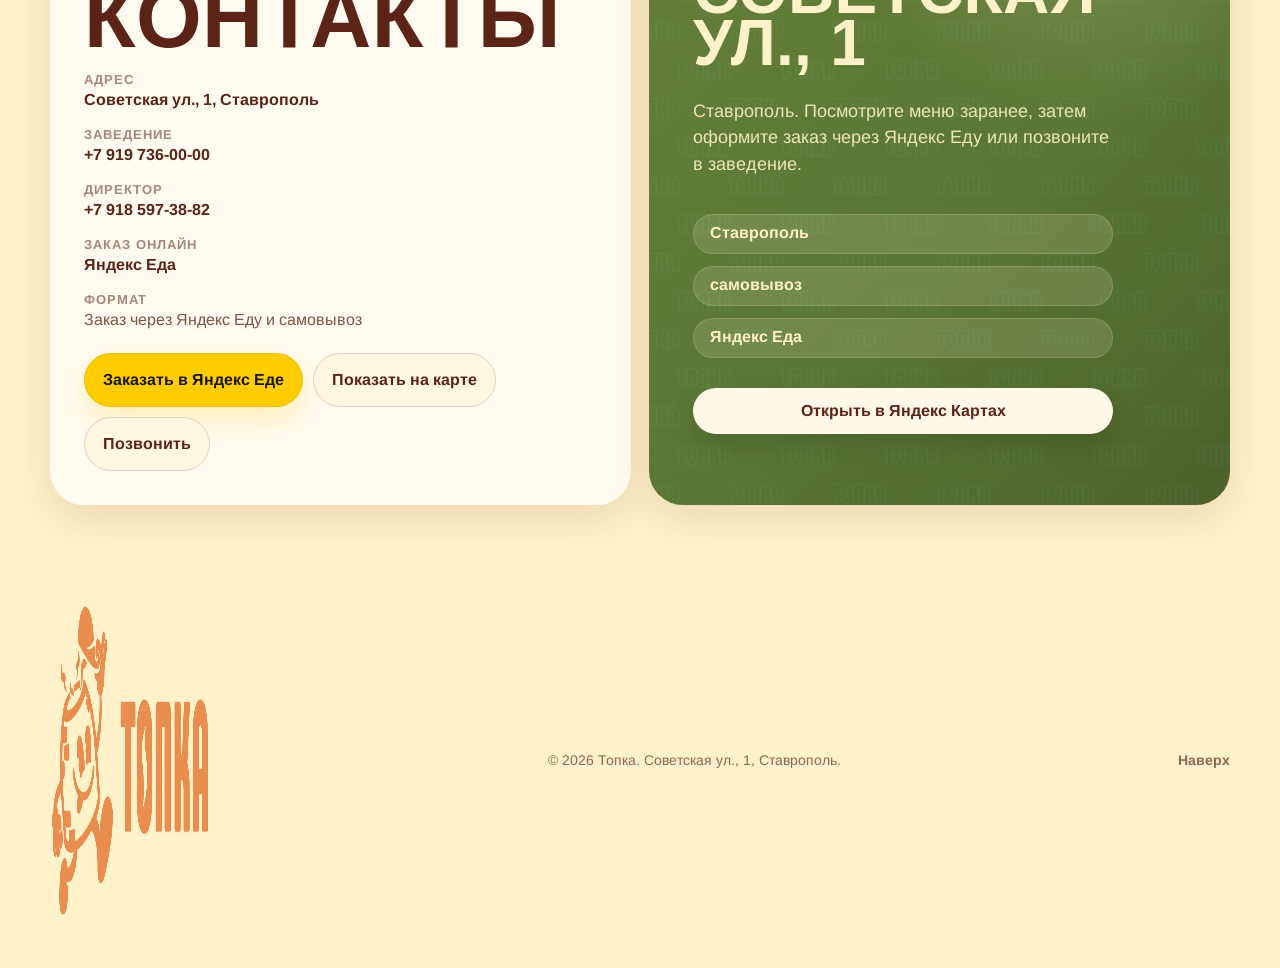
==== commit 465e9cc1: "Add files via upload" ====
--- a/index.html
+++ b/index.html
@@ -1,45 +1,40 @@
-<!doctype html>
-<html lang="ru" class="no-js">
+<!DOCTYPE html>
+
+<html class="no-js" lang="ru">
 <head>
-  <meta charset="utf-8" />
-  <meta name="viewport" content="width=device-width, initial-scale=1, viewport-fit=cover" />
-
-  <title>Топка в Ставрополе — шашлык, шаверма и комбо | Яндекс Еда</title>
-  <meta name="description" content="Меню закусочной «Топка» в Ставрополе: шашлык из тандыра, сувлаки, шаверма, комбо, закуски, салаты и десерты. Адрес: Советская ул., 1. Заказ через Яндекс Еду." />
-  <meta name="robots" content="index,follow,max-image-preview:large,max-snippet:-1,max-video-preview:-1" />
-  <meta name="googlebot" content="index,follow,max-image-preview:large,max-snippet:-1,max-video-preview:-1" />
-  <meta name="theme-color" content="#5b2417" />
-  <meta name="application-name" content="Топка" />
-  <meta name="format-detection" content="telephone=yes" />
-
-  <link rel="canonical" href="./" />
-  <link rel="icon" href="assets/favicon.ico" sizes="any" />
-  <link rel="icon" type="image/png" sizes="32x32" href="assets/favicon-32.png" />
-  <link rel="icon" type="image/png" sizes="192x192" href="assets/favicon-192.png" />
-  <link rel="apple-touch-icon" sizes="180x180" href="assets/apple-touch-icon.png" />
-  <link rel="manifest" href="site.webmanifest" />
-
-  <link rel="preload" href="assets/shashlik.webp" as="image" type="image/webp" fetchpriority="high" />
-  <link rel="dns-prefetch" href="//eda.yandex.ru" />
-  <link rel="preconnect" href="https://eda.yandex.ru" crossorigin />
-
-  <meta property="og:type" content="website" />
-  <meta property="og:locale" content="ru_RU" />
-  <meta property="og:site_name" content="Топка" />
-  <meta property="og:title" content="Топка в Ставрополе — шашлык, шаверма и комбо" />
-  <meta property="og:description" content="Меню закусочной «Топка» по адресу Советская ул., 1, Ставрополь. Заказ через Яндекс Еду." />
-  <meta property="og:url" content="./" />
-  <meta property="og:image" content="assets/og-topka.jpg" />
-  <meta property="og:image:width" content="1200" />
-  <meta property="og:image:height" content="630" />
-  <meta property="og:image:alt" content="Топка — шашлык, шаверма и комбо" />
-
-  <meta name="twitter:card" content="summary_large_image" />
-  <meta name="twitter:title" content="Топка в Ставрополе — шашлык, шаверма и комбо" />
-  <meta name="twitter:description" content="Меню закусочной «Топка» по адресу Советская ул., 1, Ставрополь. Заказ через Яндекс Еду." />
-  <meta name="twitter:image" content="assets/og-topka.jpg" />
-
-  <script type="application/ld+json">
+<meta charset="utf-8"/>
+<meta content="width=device-width, initial-scale=1, viewport-fit=cover" name="viewport"/>
+<title>Топка в Ставрополе — шашлык, шаверма и комбо | Яндекс Еда</title>
+<meta content="Меню закусочной «Топка» в Ставрополе: шашлык из тандыра, сувлаки, шаверма, комбо, закуски, салаты и десерты. Адрес: Советская ул., 1. Заказ через Яндекс Еду." name="description"/>
+<meta content="index,follow,max-image-preview:large,max-snippet:-1,max-video-preview:-1" name="robots"/>
+<meta content="index,follow,max-image-preview:large,max-snippet:-1,max-video-preview:-1" name="googlebot"/>
+<meta content="#5b2417" name="theme-color"/>
+<meta content="Топка" name="application-name"/>
+<meta content="telephone=yes" name="format-detection"/>
+<link href="./" rel="canonical"/>
+<link href="assets/favicon.ico" rel="icon" sizes="any"/>
+<link href="assets/favicon-32.png" rel="icon" sizes="32x32" type="image/png"/>
+<link href="assets/favicon-192.png" rel="icon" sizes="192x192" type="image/png"/>
+<link href="assets/apple-touch-icon.png" rel="apple-touch-icon" sizes="180x180"/>
+<link href="site.webmanifest" rel="manifest"/>
+<link as="image" fetchpriority="high" href="assets/shashlik.webp" rel="preload" type="image/webp"/>
+<link href="//eda.yandex.ru" rel="dns-prefetch"/>
+<link crossorigin="" href="https://eda.yandex.ru" rel="preconnect"/>
+<meta content="website" property="og:type"/>
+<meta content="ru_RU" property="og:locale"/>
+<meta content="Топка" property="og:site_name"/>
+<meta content="Топка в Ставрополе — шашлык, шаверма и комбо" property="og:title"/>
+<meta content="Меню закусочной «Топка» по адресу Советская ул., 1, Ставрополь. Заказ через Яндекс Еду." property="og:description"/>
+<meta content="./" property="og:url"/>
+<meta content="assets/og-topka.jpg" property="og:image"/>
+<meta content="1200" property="og:image:width"/>
+<meta content="630" property="og:image:height"/>
+<meta content="Топка — шашлык, шаверма и комбо" property="og:image:alt"/>
+<meta content="summary_large_image" name="twitter:card"/>
+<meta content="Топка в Ставрополе — шашлык, шаверма и комбо" name="twitter:title"/>
+<meta content="Меню закусочной «Топка» по адресу Советская ул., 1, Ставрополь. Заказ через Яндекс Еду." name="twitter:description"/>
+<meta content="assets/og-topka.jpg" name="twitter:image"/>
+<script type="application/ld+json">
   {
     "@context": "https://schema.org",
     "@type": "Restaurant",
@@ -68,879 +63,966 @@
     "sameAs": ["https://eda.yandex.ru/restaurant/topka_prjdh?utm_campaign=android&utm_medium=referral&utm_source=rst_shared_link"]
   }
   </script>
-
-  <link rel="stylesheet" href="styles.css" />
-  <script>document.documentElement.classList.replace('no-js','js');</script>
+<link href="styles.css" rel="stylesheet"/>
+<script>document.documentElement.classList.replace('no-js','js');</script>
 </head>
 <body>
-  <div class="page-bg" aria-hidden="true"></div>
-
-  <header class="header" data-header>
-    <div class="header__top">
-      <a class="brand" href="#top" aria-label="Топка — на главную">
-        <img src="assets/logo-horizontal.png" width="720" height="327" alt="Топка" decoding="async" />
-        <div class="brand__meta">
-          <span>закусочная</span>
-          <small>шашлык, шаверма, сувлаки</small>
-        </div>
-      </a>
-      <nav class="nav" id="site-navigation" aria-label="Основная навигация">
-        <a href="#menu">Меню</a>
-        <a href="#hits">Популярное</a>
-        <a href="https://eda.yandex.ru/restaurant/topka_prjdh?utm_campaign=android&utm_medium=referral&utm_source=rst_shared_link" target="_blank" rel="noopener noreferrer">Заказать</a>
-        <a href="#contacts">Контакты</a>
-      </nav>
-      <div class="header__actions">
-        <a class="header__ghost" href="#contacts">Связаться</a>
-        <a class="header__cta" href="#menu">Смотреть меню</a>
-      </div>
-      <button class="burger" type="button" data-menu-toggle aria-label="Открыть меню" aria-expanded="false" aria-controls="site-navigation">
-        <span></span><span></span><span></span>
-      </button>
-    </div>
-    <div class="header__bottom">
-      <div class="header__chips" aria-label="Основные категории">
-        <span>Шашлык из тандыра</span>
-        <span>Шаверма</span>
-        <span>Сувлаки</span>
-        <span>Комбо</span>
-      </div>
-      <div class="header__note">Заказ онлайн через Яндекс Еду</div>
-    </div>
-  </header>
-
-  <main id="top">
-    <section class="hero reveal">
-      <div class="hero__banner">
-        <div class="hero__image">
-          <img src="assets/shashlik.webp" width="1500" height="1081" alt="Шашлык в тандыре" fetchpriority="high" decoding="async" />
-        </div>
-        <div class="hero__overlay"></div>
-        <img class="hero__center-logo" src="assets/logo-vertical.png" width="480" height="578" alt="Топка" decoding="async" />
-        <div class="hero__content">
-          <div class="hero__copy">
-            <span class="eyebrow eyebrow--hero">закусочная №1</span>
-            <h1>Закажите еду<br><span>без лишних действий</span></h1>
-            <p class="hero__lead">Шашлык из тандыра, шаверма, сувлаки и комбо-наборы. Посмотрите позиции и оформите заказ через Яндекс Еду.</p>
-            <div class="hero__actions">
-              <a class="btn btn--dark" href="#menu">Смотреть меню</a>
-              <a class="btn btn--yandex" href="https://eda.yandex.ru/restaurant/topka_prjdh?utm_campaign=android&utm_medium=referral&utm_source=rst_shared_link" target="_blank" rel="noopener noreferrer">Заказать в Яндекс Еде</a>
-            </div>
-            <ul class="hero__list" aria-label="Преимущества">
-              <li>Актуальное меню с ценами и весом</li>
-              <li>Онлайн-заказ через Яндекс Еду</li>
-            </ul>
-          </div>
-          <div class="hero__aside">
-            <div class="hero__feature">
-              <span>Формат</span>
-              <strong>Быстрый заказ и самовывоз</strong>
-            </div>
-            <div class="hero__stats" aria-label="Преимущества">
-              <div><b data-stat-items>41</b><span>позиция в меню</span></div>
-              <div><b data-stat-categories>7</b><span>категорий</span></div>
-              <div><b>1</b><span>клик до заявки</span></div>
-            </div>
-          </div>
-        </div>
-        <div class="hero__bottom-line">
-          <a href="#menu">Смотреть меню</a>
-          <a href="https://eda.yandex.ru/restaurant/topka_prjdh?utm_campaign=android&utm_medium=referral&utm_source=rst_shared_link" target="_blank" rel="noopener noreferrer">Заказать</a>
-          <a href="#contacts">Связаться</a>
-        </div>
-      </div>
-    </section>
-
-    <section class="marquee marquee--brand" aria-label="Фирменная строка">
-      <div class="marquee__track">
-        <span>ТОПКА</span><span>ШАВЕРМА</span><span>ШАШЛЫК</span><span>СУВЛАКИ</span><span>КОМБО</span><span>ЗАКУСКИ</span>
-        <span>ТОПКА</span><span>ШАВЕРМА</span><span>ШАШЛЫК</span><span>СУВЛАКИ</span><span>КОМБО</span><span>ЗАКУСКИ</span>
-        <span>ТОПКА</span><span>ШАВЕРМА</span><span>ШАШЛЫК</span><span>СУВЛАКИ</span><span>КОМБО</span><span>ЗАКУСКИ</span>
-      </div>
-    </section>
-
-    <section class="section split reveal" id="about">
-      <div class="panel panel--brown">
-        <div>
-          <span class="eyebrow eyebrow--cream">почему удобно</span>
-          <h2>Выбрали блюдо — оформите заказ в Яндекс Еде</h2>
-        </div>
-        <p>На сайте сразу видно категорию, состав, вес и цену. Для оформления заказа достаточно перейти в Яндекс Еду.</p>
-        <div class="mini-benefits mini-benefits--contrast">
-          <span>актуальные цены</span>
-          <span>понятные карточки</span>
-          <span>удобно с телефона</span>
-        </div>
-      </div>
-      <div class="panel panel--pattern">
-        <div>
-          <span class="eyebrow eyebrow--cream">что выбрать</span>
-          <h3>Быстрый перекус или набор на компанию</h3>
-        </div>
-        <p>Шаверма и сувлаки — когда нужно быстро. Шашлык из тандыра — если хочется горячего. Комбо — когда нужен сытный набор домой, в офис или на компанию.</p>
-        <div class="mini-benefits">
-          <span>Шаверма</span>
-          <span>Шашлык</span>
-          <span>Комбо</span>
-        </div>
-      </div>
-    </section>
-
-    <section class="section hits reveal" id="hits">
-      <div class="section-head">
-        <div>
-          <span class="eyebrow">популярное</span>
-          <h2>Хиты Топки</h2>
-        </div>
-        <p>Самые популярные позиции, с которых удобно начать заказ.</p>
-      </div>
-      <div class="hit-grid" data-hit-grid>
-        <article class="hit-card" itemscope itemtype="https://schema.org/MenuItem">
-          <span class="hit-card__label">Из тандыра</span>
-          <h3 itemprop="name">Сувлак куриный 1 шт</h3>
-          <p itemprop="description">Куриный сувлак из тандыра. Удобный горячий перекус или дополнение к заказу.</p>
-          <img src="assets/logo-mark.png" alt="" aria-hidden="true" loading="lazy" decoding="async" />
-          <div class="hit-card__meta"><strong>210 ₽</strong><span>100 г</span></div>
-        </article>
-        <article class="hit-card" itemscope itemtype="https://schema.org/MenuItem">
-          <span class="hit-card__label">Из тандыра</span>
-          <h3 itemprop="name">Шашлык в тандыре из свинины</h3>
-          <p itemprop="description">Фирменный шашлык из шейки молочного поросёнка, приготовленный в тандыре.</p>
-          <img src="assets/logo-mark.png" alt="" aria-hidden="true" loading="lazy" decoding="async" />
-          <div class="hit-card__meta"><strong>230 ₽</strong><span>100/20/10 г</span></div>
-        </article>
-        <article class="hit-card" itemscope itemtype="https://schema.org/MenuItem">
-          <span class="hit-card__label">Комбо</span>
-          <h3 itemprop="name">Комбо Пикник куриный</h3>
-          <p itemprop="description">Сувлаки куриные, коул слоу, ачучук, картофельные дольки, малиновый лук, соус, пита.</p>
-          <img src="assets/logo-mark.png" alt="" aria-hidden="true" loading="lazy" decoding="async" />
-          <div class="hit-card__meta"><strong>1450 ₽</strong><span>1210 г</span></div>
-        </article>
-        <article class="hit-card" itemscope itemtype="https://schema.org/MenuItem">
-          <span class="hit-card__label">Комбо</span>
-          <h3 itemprop="name">Комбо Поляна куриный</h3>
-          <p itemprop="description">Шашлык куриный, коул слоу, картофельные дольки, огурец, помидор, маринованный лук, соус, лаваш.</p>
-          <img src="assets/logo-mark.png" alt="" aria-hidden="true" loading="lazy" decoding="async" />
-          <div class="hit-card__meta"><strong>2000 ₽</strong><span>1880 г</span></div>
-        </article>
-      </div>
-    </section>
-
-    <section class="section menu-section reveal" id="menu" itemscope itemtype="https://schema.org/Menu">
-      <div class="section-head section-head--menu">
-        <div>
-          <span class="eyebrow">актуальное меню</span>
-          <h2>Меню</h2>
-        </div>
-        <p>Выберите категорию или найдите блюдо по названию.</p>
-      </div>
-
-      <div class="menu-tools">
-        <div class="search-wrap">
-          <label class="visually-hidden" for="menu-search">Поиск по меню</label>
-          <input id="menu-search" type="search" data-menu-search placeholder="Поиск по меню" autocomplete="off" enterkeyhint="search" />
-        </div>
-        <div class="menu-count"><span data-menu-count>0</span><small>блюд</small></div>
-      </div>
-
-      <div class="tabs-wrap">
-        <div class="category-tabs" data-category-tabs aria-label="Категории меню">
-          <button class="tab is-active" type="button" data-filter="all">Все</button>
-        </div>
-      </div>
-
-      <div class="menu-status" data-menu-status>Меню загружается…</div>
-      <div class="menu-grid" data-menu-grid>
-        <article class="menu-card is-hot" data-category="tandoor" itemscope itemtype="https://schema.org/MenuItem">
-          <div class="menu-card__image menu-card__image--placeholder" aria-hidden="true"><img src="assets/logo-mark.png" alt="" loading="lazy" /></div>
-          <div class="menu-card__top">
-            <span>Из тандыра</span>
-            <em>хит</em>
-          </div>
-          <h3 itemprop="name">Сувлак куриный 1 шт</h3>
-          <p itemprop="description">Куриный сувлак из тандыра. Удобный горячий перекус или дополнение к заказу.</p>
-          <div class="menu-card__meta" itemprop="offers" itemscope itemtype="https://schema.org/Offer">
-            <meta itemprop="priceCurrency" content="RUB" />
-            <strong itemprop="price" content="210">210 ₽</strong>
-            <span>100 г</span>
-          </div>
-          <a class="menu-card__order" href="https://eda.yandex.ru/restaurant/topka_prjdh?utm_campaign=android&utm_medium=referral&utm_source=rst_shared_link" target="_blank" rel="noopener noreferrer">Заказать в Яндекс Еде</a>
-        </article>
-        <article class="menu-card" data-category="tandoor" itemscope itemtype="https://schema.org/MenuItem">
-          <div class="menu-card__image menu-card__image--placeholder" aria-hidden="true"><img src="assets/logo-mark.png" alt="" loading="lazy" /></div>
-          <div class="menu-card__top">
-            <span>Из тандыра</span>
-            
-          </div>
-          <h3 itemprop="name">Сувлак свиной 1 шт</h3>
-          <p itemprop="description">Свиной сувлак из тандыра — горячий, сытный и простой формат на каждый день.</p>
-          <div class="menu-card__meta" itemprop="offers" itemscope itemtype="https://schema.org/Offer">
-            <meta itemprop="priceCurrency" content="RUB" />
-            <strong itemprop="price" content="230">230 ₽</strong>
-            <span>100 г</span>
-          </div>
-          <a class="menu-card__order" href="https://eda.yandex.ru/restaurant/topka_prjdh?utm_campaign=android&utm_medium=referral&utm_source=rst_shared_link" target="_blank" rel="noopener noreferrer">Заказать в Яндекс Еде</a>
-        </article>
-        <article class="menu-card is-hot" data-category="tandoor" itemscope itemtype="https://schema.org/MenuItem">
-          <div class="menu-card__image menu-card__image--placeholder" aria-hidden="true"><img src="assets/logo-mark.png" alt="" loading="lazy" /></div>
-          <div class="menu-card__top">
-            <span>Из тандыра</span>
-            <em>хит</em>
-          </div>
-          <h3 itemprop="name">Шашлык в тандыре из свинины</h3>
-          <p itemprop="description">Фирменный шашлык из шейки молочного поросёнка, приготовленный в тандыре.</p>
-          <div class="menu-card__meta" itemprop="offers" itemscope itemtype="https://schema.org/Offer">
-            <meta itemprop="priceCurrency" content="RUB" />
-            <strong itemprop="price" content="230">230 ₽</strong>
-            <span>100/20/10 г</span>
-          </div>
-          <a class="menu-card__order" href="https://eda.yandex.ru/restaurant/topka_prjdh?utm_campaign=android&utm_medium=referral&utm_source=rst_shared_link" target="_blank" rel="noopener noreferrer">Заказать в Яндекс Еде</a>
-        </article>
-        <article class="menu-card" data-category="tandoor" itemscope itemtype="https://schema.org/MenuItem">
-          <div class="menu-card__image menu-card__image--placeholder" aria-hidden="true"><img src="assets/logo-mark.png" alt="" loading="lazy" /></div>
-          <div class="menu-card__top">
-            <span>Из тандыра</span>
-            
-          </div>
-          <h3 itemprop="name">Шашлык в тандыре из филе грудки цыплёнка</h3>
-          <p itemprop="description">Фирменный шашлык из филе грудки кукурузного цыплёнка, приготовленного в тандыре.</p>
-          <div class="menu-card__meta" itemprop="offers" itemscope itemtype="https://schema.org/Offer">
-            <meta itemprop="priceCurrency" content="RUB" />
-            <strong itemprop="price" content="210">210 ₽</strong>
-            <span>100/20/10 г</span>
-          </div>
-          <a class="menu-card__order" href="https://eda.yandex.ru/restaurant/topka_prjdh?utm_campaign=android&utm_medium=referral&utm_source=rst_shared_link" target="_blank" rel="noopener noreferrer">Заказать в Яндекс Еде</a>
-        </article>
-        <article class="menu-card" data-category="tandoor" itemscope itemtype="https://schema.org/MenuItem">
-          <div class="menu-card__image menu-card__image--placeholder" aria-hidden="true"><img src="assets/logo-mark.png" alt="" loading="lazy" /></div>
-          <div class="menu-card__top">
-            <span>Из тандыра</span>
-            
-          </div>
-          <h3 itemprop="name">Шашлык в тандыре из филе бедра цыплёнка</h3>
-          <p itemprop="description">Фирменный шашлык из филе бедра кукурузного цыплёнка, приготовленного в тандыре.</p>
-          <div class="menu-card__meta" itemprop="offers" itemscope itemtype="https://schema.org/Offer">
-            <meta itemprop="priceCurrency" content="RUB" />
-            <strong itemprop="price" content="210">210 ₽</strong>
-            <span>100/20/10 г</span>
-          </div>
-          <a class="menu-card__order" href="https://eda.yandex.ru/restaurant/topka_prjdh?utm_campaign=android&utm_medium=referral&utm_source=rst_shared_link" target="_blank" rel="noopener noreferrer">Заказать в Яндекс Еде</a>
-        </article>
-        <article class="menu-card" data-category="combo" itemscope itemtype="https://schema.org/MenuItem">
-          <div class="menu-card__image menu-card__image--placeholder" aria-hidden="true"><img src="assets/logo-mark.png" alt="" loading="lazy" /></div>
-          <div class="menu-card__top">
-            <span>Комбо</span>
-            
-          </div>
-          <h3 itemprop="name">Мини комбо куриный</h3>
-          <p itemprop="description">На пите с салатом коул слоу, маринованным луком и соусом.</p>
-          <div class="menu-card__meta" itemprop="offers" itemscope itemtype="https://schema.org/Offer">
-            <meta itemprop="priceCurrency" content="RUB" />
-            <strong itemprop="price" content="350">350 ₽</strong>
-            <span>250 г</span>
-          </div>
-          <a class="menu-card__order" href="https://eda.yandex.ru/restaurant/topka_prjdh?utm_campaign=android&utm_medium=referral&utm_source=rst_shared_link" target="_blank" rel="noopener noreferrer">Заказать в Яндекс Еде</a>
-        </article>
-        <article class="menu-card" data-category="combo" itemscope itemtype="https://schema.org/MenuItem">
-          <div class="menu-card__image menu-card__image--placeholder" aria-hidden="true"><img src="assets/logo-mark.png" alt="" loading="lazy" /></div>
-          <div class="menu-card__top">
-            <span>Комбо</span>
-            
-          </div>
-          <h3 itemprop="name">Мини комбо свиной</h3>
-          <p itemprop="description">На пите с салатом коул слоу, маринованным луком и соусом.</p>
-          <div class="menu-card__meta" itemprop="offers" itemscope itemtype="https://schema.org/Offer">
-            <meta itemprop="priceCurrency" content="RUB" />
-            <strong itemprop="price" content="390">390 ₽</strong>
-            <span>250 г</span>
-          </div>
-          <a class="menu-card__order" href="https://eda.yandex.ru/restaurant/topka_prjdh?utm_campaign=android&utm_medium=referral&utm_source=rst_shared_link" target="_blank" rel="noopener noreferrer">Заказать в Яндекс Еде</a>
-        </article>
-        <article class="menu-card is-hot" data-category="combo" itemscope itemtype="https://schema.org/MenuItem">
-          <div class="menu-card__image menu-card__image--placeholder" aria-hidden="true"><img src="assets/logo-mark.png" alt="" loading="lazy" /></div>
-          <div class="menu-card__top">
-            <span>Комбо</span>
-            <em>хит</em>
-          </div>
-          <h3 itemprop="name">Комбо Пикник куриный</h3>
-          <p itemprop="description">Сувлаки куриные, коул слоу, ачучук, картофельные дольки, малиновый лук, соус, пита.</p>
-          <div class="menu-card__meta" itemprop="offers" itemscope itemtype="https://schema.org/Offer">
-            <meta itemprop="priceCurrency" content="RUB" />
-            <strong itemprop="price" content="1450">1450 ₽</strong>
-            <span>1210 г</span>
-          </div>
-          <a class="menu-card__order" href="https://eda.yandex.ru/restaurant/topka_prjdh?utm_campaign=android&utm_medium=referral&utm_source=rst_shared_link" target="_blank" rel="noopener noreferrer">Заказать в Яндекс Еде</a>
-        </article>
-        <article class="menu-card" data-category="combo" itemscope itemtype="https://schema.org/MenuItem">
-          <div class="menu-card__image menu-card__image--placeholder" aria-hidden="true"><img src="assets/logo-mark.png" alt="" loading="lazy" /></div>
-          <div class="menu-card__top">
-            <span>Комбо</span>
-            
-          </div>
-          <h3 itemprop="name">Комбо Пикник свиной</h3>
-          <p itemprop="description">Сувлаки свиные, коул слоу, ачучук, картофельные дольки, малиновый лук, соус, пита.</p>
-          <div class="menu-card__meta" itemprop="offers" itemscope itemtype="https://schema.org/Offer">
-            <meta itemprop="priceCurrency" content="RUB" />
-            <strong itemprop="price" content="1550">1550 ₽</strong>
-            <span>1210 г</span>
-          </div>
-          <a class="menu-card__order" href="https://eda.yandex.ru/restaurant/topka_prjdh?utm_campaign=android&utm_medium=referral&utm_source=rst_shared_link" target="_blank" rel="noopener noreferrer">Заказать в Яндекс Еде</a>
-        </article>
-        <article class="menu-card is-hot" data-category="combo" itemscope itemtype="https://schema.org/MenuItem">
-          <div class="menu-card__image menu-card__image--placeholder" aria-hidden="true"><img src="assets/logo-mark.png" alt="" loading="lazy" /></div>
-          <div class="menu-card__top">
-            <span>Комбо</span>
-            <em>хит</em>
-          </div>
-          <h3 itemprop="name">Комбо Поляна куриный</h3>
-          <p itemprop="description">Шашлык куриный, коул слоу, картофельные дольки, огурец, помидор, маринованный лук, соус, лаваш.</p>
-          <div class="menu-card__meta" itemprop="offers" itemscope itemtype="https://schema.org/Offer">
-            <meta itemprop="priceCurrency" content="RUB" />
-            <strong itemprop="price" content="2000">2000 ₽</strong>
-            <span>1880 г</span>
-          </div>
-          <a class="menu-card__order" href="https://eda.yandex.ru/restaurant/topka_prjdh?utm_campaign=android&utm_medium=referral&utm_source=rst_shared_link" target="_blank" rel="noopener noreferrer">Заказать в Яндекс Еде</a>
-        </article>
-        <article class="menu-card is-hot" data-category="combo" itemscope itemtype="https://schema.org/MenuItem">
-          <div class="menu-card__image menu-card__image--placeholder" aria-hidden="true"><img src="assets/logo-mark.png" alt="" loading="lazy" /></div>
-          <div class="menu-card__top">
-            <span>Комбо</span>
-            <em>хит</em>
-          </div>
-          <h3 itemprop="name">Комбо Поляна свиной</h3>
-          <p itemprop="description">Шашлык свиной, коул слоу, картофельные дольки, огурец, помидор, маринованный лук, соус, лаваш.</p>
-          <div class="menu-card__meta" itemprop="offers" itemscope itemtype="https://schema.org/Offer">
-            <meta itemprop="priceCurrency" content="RUB" />
-            <strong itemprop="price" content="2150">2150 ₽</strong>
-            <span>1880 г</span>
-          </div>
-          <a class="menu-card__order" href="https://eda.yandex.ru/restaurant/topka_prjdh?utm_campaign=android&utm_medium=referral&utm_source=rst_shared_link" target="_blank" rel="noopener noreferrer">Заказать в Яндекс Еде</a>
-        </article>
-        <article class="menu-card" data-category="shawarma" itemscope itemtype="https://schema.org/MenuItem">
-          <div class="menu-card__image menu-card__image--placeholder" aria-hidden="true"><img src="assets/logo-mark.png" alt="" loading="lazy" /></div>
-          <div class="menu-card__top">
-            <span>Шаверма</span>
-            
-          </div>
-          <h3 itemprop="name">Шаверма с цыплёнком S</h3>
-          <p itemprop="description">В лаваше с салатом коул слоу, помидорами, огурцами и чесночным соусом.</p>
-          <div class="menu-card__meta" itemprop="offers" itemscope itemtype="https://schema.org/Offer">
-            <meta itemprop="priceCurrency" content="RUB" />
-            <strong itemprop="price" content="330">330 ₽</strong>
-            <span>300 г</span>
-          </div>
-          <a class="menu-card__order" href="https://eda.yandex.ru/restaurant/topka_prjdh?utm_campaign=android&utm_medium=referral&utm_source=rst_shared_link" target="_blank" rel="noopener noreferrer">Заказать в Яндекс Еде</a>
-        </article>
-        <article class="menu-card is-hot" data-category="shawarma" itemscope itemtype="https://schema.org/MenuItem">
-          <div class="menu-card__image menu-card__image--placeholder" aria-hidden="true"><img src="assets/logo-mark.png" alt="" loading="lazy" /></div>
-          <div class="menu-card__top">
-            <span>Шаверма</span>
-            <em>хит</em>
-          </div>
-          <h3 itemprop="name">Шаверма с цыплёнком M</h3>
-          <p itemprop="description">В лаваше с салатом коул слоу, помидорами, огурцами и чесночным соусом.</p>
-          <div class="menu-card__meta" itemprop="offers" itemscope itemtype="https://schema.org/Offer">
-            <meta itemprop="priceCurrency" content="RUB" />
-            <strong itemprop="price" content="360">360 ₽</strong>
-            <span>400 г</span>
-          </div>
-          <a class="menu-card__order" href="https://eda.yandex.ru/restaurant/topka_prjdh?utm_campaign=android&utm_medium=referral&utm_source=rst_shared_link" target="_blank" rel="noopener noreferrer">Заказать в Яндекс Еде</a>
-        </article>
-        <article class="menu-card" data-category="shawarma" itemscope itemtype="https://schema.org/MenuItem">
-          <div class="menu-card__image menu-card__image--placeholder" aria-hidden="true"><img src="assets/logo-mark.png" alt="" loading="lazy" /></div>
-          <div class="menu-card__top">
-            <span>Шаверма</span>
-            
-          </div>
-          <h3 itemprop="name">Шаверма с цыплёнком L</h3>
-          <p itemprop="description">В лаваше с салатом коул слоу, помидорами, огурцами и чесночным соусом.</p>
-          <div class="menu-card__meta" itemprop="offers" itemscope itemtype="https://schema.org/Offer">
-            <meta itemprop="priceCurrency" content="RUB" />
-            <strong itemprop="price" content="400">400 ₽</strong>
-            <span>500 г</span>
-          </div>
-          <a class="menu-card__order" href="https://eda.yandex.ru/restaurant/topka_prjdh?utm_campaign=android&utm_medium=referral&utm_source=rst_shared_link" target="_blank" rel="noopener noreferrer">Заказать в Яндекс Еде</a>
-        </article>
-        <article class="menu-card" data-category="shawarma" itemscope itemtype="https://schema.org/MenuItem">
-          <div class="menu-card__image menu-card__image--placeholder" aria-hidden="true"><img src="assets/logo-mark.png" alt="" loading="lazy" /></div>
-          <div class="menu-card__top">
-            <span>Шаверма</span>
-            
-          </div>
-          <h3 itemprop="name">Шаверма в пите</h3>
-          <p itemprop="description">С цыплёнком, салатом коул слоу, помидорами, огурцами и соусом.</p>
-          <div class="menu-card__meta" itemprop="offers" itemscope itemtype="https://schema.org/Offer">
-            <meta itemprop="priceCurrency" content="RUB" />
-            <strong itemprop="price" content="360">360 ₽</strong>
-            <span>220 г</span>
-          </div>
-          <a class="menu-card__order" href="https://eda.yandex.ru/restaurant/topka_prjdh?utm_campaign=android&utm_medium=referral&utm_source=rst_shared_link" target="_blank" rel="noopener noreferrer">Заказать в Яндекс Еде</a>
-        </article>
-        <article class="menu-card" data-category="shawarma" itemscope itemtype="https://schema.org/MenuItem">
-          <div class="menu-card__image menu-card__image--placeholder" aria-hidden="true"><img src="assets/logo-mark.png" alt="" loading="lazy" /></div>
-          <div class="menu-card__top">
-            <span>Шаверма</span>
-            
-          </div>
-          <h3 itemprop="name">Снекасти с цыплёнком, картофелем фри и соусом</h3>
-          <p itemprop="description">Пита 2 шт., помидоры, огурцы, сыр, соус, картофель фри.</p>
-          <div class="menu-card__meta" itemprop="offers" itemscope itemtype="https://schema.org/Offer">
-            <meta itemprop="priceCurrency" content="RUB" />
-            <strong itemprop="price" content="620">620 ₽</strong>
-            <span>500 г</span>
-          </div>
-          <a class="menu-card__order" href="https://eda.yandex.ru/restaurant/topka_prjdh?utm_campaign=android&utm_medium=referral&utm_source=rst_shared_link" target="_blank" rel="noopener noreferrer">Заказать в Яндекс Еде</a>
-        </article>
-        <article class="menu-card" data-category="shawarma" itemscope itemtype="https://schema.org/MenuItem">
-          <div class="menu-card__image menu-card__image--placeholder" aria-hidden="true"><img src="assets/logo-mark.png" alt="" loading="lazy" /></div>
-          <div class="menu-card__top">
-            <span>Шаверма</span>
-            
-          </div>
-          <h3 itemprop="name">Порция</h3>
-          <p itemprop="description">Пита, цыплёнок, салат коул слоу, помидоры, огурцы, соус, картофель фри.</p>
-          <div class="menu-card__meta" itemprop="offers" itemscope itemtype="https://schema.org/Offer">
-            <meta itemprop="priceCurrency" content="RUB" />
-            <strong itemprop="price" content="420">420 ₽</strong>
-            <span>350 г</span>
-          </div>
-          <a class="menu-card__order" href="https://eda.yandex.ru/restaurant/topka_prjdh?utm_campaign=android&utm_medium=referral&utm_source=rst_shared_link" target="_blank" rel="noopener noreferrer">Заказать в Яндекс Еде</a>
-        </article>
-        <article class="menu-card" data-category="snacks" itemscope itemtype="https://schema.org/MenuItem">
-          <div class="menu-card__image menu-card__image--placeholder" aria-hidden="true"><img src="assets/logo-mark.png" alt="" loading="lazy" /></div>
-          <div class="menu-card__top">
-            <span>Закуски</span>
-            
-          </div>
-          <h3 itemprop="name">Сырные палочки / соус</h3>
-          <p itemprop="description">Горячие сырные палочки с соусом.</p>
-          <div class="menu-card__meta" itemprop="offers" itemscope itemtype="https://schema.org/Offer">
-            <meta itemprop="priceCurrency" content="RUB" />
-            <strong itemprop="price" content="250">250 ₽</strong>
-            <span>100/30 г</span>
-          </div>
-          <a class="menu-card__order" href="https://eda.yandex.ru/restaurant/topka_prjdh?utm_campaign=android&utm_medium=referral&utm_source=rst_shared_link" target="_blank" rel="noopener noreferrer">Заказать в Яндекс Еде</a>
-        </article>
-        <article class="menu-card" data-category="snacks" itemscope itemtype="https://schema.org/MenuItem">
-          <div class="menu-card__image menu-card__image--placeholder" aria-hidden="true"><img src="assets/logo-mark.png" alt="" loading="lazy" /></div>
-          <div class="menu-card__top">
-            <span>Закуски</span>
-            
-          </div>
-          <h3 itemprop="name">Наггетсы / соус</h3>
-          <p itemprop="description">Наггетсы с соусом — быстрый перекус к заказу.</p>
-          <div class="menu-card__meta" itemprop="offers" itemscope itemtype="https://schema.org/Offer">
-            <meta itemprop="priceCurrency" content="RUB" />
-            <strong itemprop="price" content="230">230 ₽</strong>
-            <span>85/30 г</span>
-          </div>
-          <a class="menu-card__order" href="https://eda.yandex.ru/restaurant/topka_prjdh?utm_campaign=android&utm_medium=referral&utm_source=rst_shared_link" target="_blank" rel="noopener noreferrer">Заказать в Яндекс Еде</a>
-        </article>
-        <article class="menu-card" data-category="snacks" itemscope itemtype="https://schema.org/MenuItem">
-          <div class="menu-card__image menu-card__image--placeholder" aria-hidden="true"><img src="assets/logo-mark.png" alt="" loading="lazy" /></div>
-          <div class="menu-card__top">
-            <span>Закуски</span>
-            
-          </div>
-          <h3 itemprop="name">Кольца кальмара / соус</h3>
-          <p itemprop="description">Кольца кальмара во фритюре с соусом.</p>
-          <div class="menu-card__meta" itemprop="offers" itemscope itemtype="https://schema.org/Offer">
-            <meta itemprop="priceCurrency" content="RUB" />
-            <strong itemprop="price" content="310">310 ₽</strong>
-            <span>130/30 г</span>
-          </div>
-          <a class="menu-card__order" href="https://eda.yandex.ru/restaurant/topka_prjdh?utm_campaign=android&utm_medium=referral&utm_source=rst_shared_link" target="_blank" rel="noopener noreferrer">Заказать в Яндекс Еде</a>
-        </article>
-        <article class="menu-card" data-category="snacks" itemscope itemtype="https://schema.org/MenuItem">
-          <div class="menu-card__image menu-card__image--placeholder" aria-hidden="true"><img src="assets/logo-mark.png" alt="" loading="lazy" /></div>
-          <div class="menu-card__top">
-            <span>Закуски</span>
-            
-          </div>
-          <h3 itemprop="name">Креветки фри / соус</h3>
-          <p itemprop="description">Креветки фри с соусом.</p>
-          <div class="menu-card__meta" itemprop="offers" itemscope itemtype="https://schema.org/Offer">
-            <meta itemprop="priceCurrency" content="RUB" />
-            <strong itemprop="price" content="200">200 ₽</strong>
-            <span>45/30 г</span>
-          </div>
-          <a class="menu-card__order" href="https://eda.yandex.ru/restaurant/topka_prjdh?utm_campaign=android&utm_medium=referral&utm_source=rst_shared_link" target="_blank" rel="noopener noreferrer">Заказать в Яндекс Еде</a>
-        </article>
-        <article class="menu-card" data-category="snacks" itemscope itemtype="https://schema.org/MenuItem">
-          <div class="menu-card__image menu-card__image--placeholder" aria-hidden="true"><img src="assets/logo-mark.png" alt="" loading="lazy" /></div>
-          <div class="menu-card__top">
-            <span>Закуски</span>
-            
-          </div>
-          <h3 itemprop="name">Луковые кольца / соус</h3>
-          <p itemprop="description">Хрустящие луковые кольца с соусом.</p>
-          <div class="menu-card__meta" itemprop="offers" itemscope itemtype="https://schema.org/Offer">
-            <meta itemprop="priceCurrency" content="RUB" />
-            <strong itemprop="price" content="200">200 ₽</strong>
-            <span>100/30 г</span>
-          </div>
-          <a class="menu-card__order" href="https://eda.yandex.ru/restaurant/topka_prjdh?utm_campaign=android&utm_medium=referral&utm_source=rst_shared_link" target="_blank" rel="noopener noreferrer">Заказать в Яндекс Еде</a>
-        </article>
-        <article class="menu-card" data-category="snacks" itemscope itemtype="https://schema.org/MenuItem">
-          <div class="menu-card__image menu-card__image--placeholder" aria-hidden="true"><img src="assets/logo-mark.png" alt="" loading="lazy" /></div>
-          <div class="menu-card__top">
-            <span>Закуски</span>
-            
-          </div>
-          <h3 itemprop="name">Наггетсы комбо фри</h3>
-          <p itemprop="description">Картофель фри, наггетсы и соус.</p>
-          <div class="menu-card__meta" itemprop="offers" itemscope itemtype="https://schema.org/Offer">
-            <meta itemprop="priceCurrency" content="RUB" />
-            <strong itemprop="price" content="340">340 ₽</strong>
-            <span>100/85/30 г</span>
-          </div>
-          <a class="menu-card__order" href="https://eda.yandex.ru/restaurant/topka_prjdh?utm_campaign=android&utm_medium=referral&utm_source=rst_shared_link" target="_blank" rel="noopener noreferrer">Заказать в Яндекс Еде</a>
-        </article>
-        <article class="menu-card" data-category="snacks" itemscope itemtype="https://schema.org/MenuItem">
-          <div class="menu-card__image menu-card__image--placeholder" aria-hidden="true"><img src="assets/logo-mark.png" alt="" loading="lazy" /></div>
-          <div class="menu-card__top">
-            <span>Закуски</span>
-            
-          </div>
-          <h3 itemprop="name">Кольца кальмара комбо фри</h3>
-          <p itemprop="description">Картофель фри, кольца кальмара и соус.</p>
-          <div class="menu-card__meta" itemprop="offers" itemscope itemtype="https://schema.org/Offer">
-            <meta itemprop="priceCurrency" content="RUB" />
-            <strong itemprop="price" content="380">380 ₽</strong>
-            <span>100/100/30 г</span>
-          </div>
-          <a class="menu-card__order" href="https://eda.yandex.ru/restaurant/topka_prjdh?utm_campaign=android&utm_medium=referral&utm_source=rst_shared_link" target="_blank" rel="noopener noreferrer">Заказать в Яндекс Еде</a>
-        </article>
-        <article class="menu-card" data-category="snacks" itemscope itemtype="https://schema.org/MenuItem">
-          <div class="menu-card__image menu-card__image--placeholder" aria-hidden="true"><img src="assets/logo-mark.png" alt="" loading="lazy" /></div>
-          <div class="menu-card__top">
-            <span>Закуски</span>
-            
-          </div>
-          <h3 itemprop="name">Креветки комбо фри</h3>
-          <p itemprop="description">Картофель фри, креветки фри и соус.</p>
-          <div class="menu-card__meta" itemprop="offers" itemscope itemtype="https://schema.org/Offer">
-            <meta itemprop="priceCurrency" content="RUB" />
-            <strong itemprop="price" content="370">370 ₽</strong>
-            <span>100/45/30 г</span>
-          </div>
-          <a class="menu-card__order" href="https://eda.yandex.ru/restaurant/topka_prjdh?utm_campaign=android&utm_medium=referral&utm_source=rst_shared_link" target="_blank" rel="noopener noreferrer">Заказать в Яндекс Еде</a>
-        </article>
-        <article class="menu-card" data-category="snacks" itemscope itemtype="https://schema.org/MenuItem">
-          <div class="menu-card__image menu-card__image--placeholder" aria-hidden="true"><img src="assets/logo-mark.png" alt="" loading="lazy" /></div>
-          <div class="menu-card__top">
-            <span>Закуски</span>
-            
-          </div>
-          <h3 itemprop="name">Картофель фри / соус</h3>
-          <p itemprop="description">С сыром, фирменным миксом специй и соусом.</p>
-          <div class="menu-card__meta" itemprop="offers" itemscope itemtype="https://schema.org/Offer">
-            <meta itemprop="priceCurrency" content="RUB" />
-            <strong itemprop="price" content="170">170 ₽</strong>
-            <span>100/30/10 г</span>
-          </div>
-          <a class="menu-card__order" href="https://eda.yandex.ru/restaurant/topka_prjdh?utm_campaign=android&utm_medium=referral&utm_source=rst_shared_link" target="_blank" rel="noopener noreferrer">Заказать в Яндекс Еде</a>
-        </article>
-        <article class="menu-card" data-category="snacks" itemscope itemtype="https://schema.org/MenuItem">
-          <div class="menu-card__image menu-card__image--placeholder" aria-hidden="true"><img src="assets/logo-mark.png" alt="" loading="lazy" /></div>
-          <div class="menu-card__top">
-            <span>Закуски</span>
-            
-          </div>
-          <h3 itemprop="name">Батат фри / соус</h3>
-          <p itemprop="description">С сыром, фирменным миксом специй и соусом.</p>
-          <div class="menu-card__meta" itemprop="offers" itemscope itemtype="https://schema.org/Offer">
-            <meta itemprop="priceCurrency" content="RUB" />
-            <strong itemprop="price" content="220">220 ₽</strong>
-            <span>120/30/10 г</span>
-          </div>
-          <a class="menu-card__order" href="https://eda.yandex.ru/restaurant/topka_prjdh?utm_campaign=android&utm_medium=referral&utm_source=rst_shared_link" target="_blank" rel="noopener noreferrer">Заказать в Яндекс Еде</a>
-        </article>
-        <article class="menu-card" data-category="snacks" itemscope itemtype="https://schema.org/MenuItem">
-          <div class="menu-card__image menu-card__image--placeholder" aria-hidden="true"><img src="assets/logo-mark.png" alt="" loading="lazy" /></div>
-          <div class="menu-card__top">
-            <span>Закуски</span>
-            
-          </div>
-          <h3 itemprop="name">Картофельные дольки</h3>
-          <p itemprop="description">Горячие картофельные дольки отдельно или к мясу.</p>
-          <div class="menu-card__meta" itemprop="offers" itemscope itemtype="https://schema.org/Offer">
-            <meta itemprop="priceCurrency" content="RUB" />
-            <strong itemprop="price" content="150">150 ₽</strong>
-            <span>150 г</span>
-          </div>
-          <a class="menu-card__order" href="https://eda.yandex.ru/restaurant/topka_prjdh?utm_campaign=android&utm_medium=referral&utm_source=rst_shared_link" target="_blank" rel="noopener noreferrer">Заказать в Яндекс Еде</a>
-        </article>
-        <article class="menu-card" data-category="salads" itemscope itemtype="https://schema.org/MenuItem">
-          <div class="menu-card__image menu-card__image--placeholder" aria-hidden="true"><img src="assets/logo-mark.png" alt="" loading="lazy" /></div>
-          <div class="menu-card__top">
-            <span>Салаты</span>
-            
-          </div>
-          <h3 itemprop="name">Салат коул слоу</h3>
-          <p itemprop="description">Классический салат из капусты с морковью, заправкой из соуса провансаль.</p>
-          <div class="menu-card__meta" itemprop="offers" itemscope itemtype="https://schema.org/Offer">
-            <meta itemprop="priceCurrency" content="RUB" />
-            <strong itemprop="price" content="130">130 ₽</strong>
-            <span>130 г</span>
-          </div>
-          <a class="menu-card__order" href="https://eda.yandex.ru/restaurant/topka_prjdh?utm_campaign=android&utm_medium=referral&utm_source=rst_shared_link" target="_blank" rel="noopener noreferrer">Заказать в Яндекс Еде</a>
-        </article>
-        <article class="menu-card" data-category="salads" itemscope itemtype="https://schema.org/MenuItem">
-          <div class="menu-card__image menu-card__image--placeholder" aria-hidden="true"><img src="assets/logo-mark.png" alt="" loading="lazy" /></div>
-          <div class="menu-card__top">
-            <span>Салаты</span>
-            
-          </div>
-          <h3 itemprop="name">Шеф салат</h3>
-          <p itemprop="description">Цыплёнок, коул слоу, огурцы, помидор, лук, соус.</p>
-          <div class="menu-card__meta" itemprop="offers" itemscope itemtype="https://schema.org/Offer">
-            <meta itemprop="priceCurrency" content="RUB" />
-            <strong itemprop="price" content="280">280 ₽</strong>
-            <span>210 г</span>
-          </div>
-          <a class="menu-card__order" href="https://eda.yandex.ru/restaurant/topka_prjdh?utm_campaign=android&utm_medium=referral&utm_source=rst_shared_link" target="_blank" rel="noopener noreferrer">Заказать в Яндекс Еде</a>
-        </article>
-        <article class="menu-card" data-category="salads" itemscope itemtype="https://schema.org/MenuItem">
-          <div class="menu-card__image menu-card__image--placeholder" aria-hidden="true"><img src="assets/logo-mark.png" alt="" loading="lazy" /></div>
-          <div class="menu-card__top">
-            <span>Салаты</span>
-            
-          </div>
-          <h3 itemprop="name">Салат ачучук из томатов с луком</h3>
-          <p itemprop="description">Салат из узбекских розовых томатов с маринованным луком и заправкой из оливкового масла.</p>
-          <div class="menu-card__meta" itemprop="offers" itemscope itemtype="https://schema.org/Offer">
-            <meta itemprop="priceCurrency" content="RUB" />
-            <strong itemprop="price" content="250">250 ₽</strong>
-            <span>130 г</span>
-          </div>
-          <a class="menu-card__order" href="https://eda.yandex.ru/restaurant/topka_prjdh?utm_campaign=android&utm_medium=referral&utm_source=rst_shared_link" target="_blank" rel="noopener noreferrer">Заказать в Яндекс Еде</a>
-        </article>
-        <article class="menu-card" data-category="desserts" itemscope itemtype="https://schema.org/MenuItem">
-          <div class="menu-card__image menu-card__image--placeholder" aria-hidden="true"><img src="assets/logo-mark.png" alt="" loading="lazy" /></div>
-          <div class="menu-card__top">
-            <span>Десерты</span>
-            
-          </div>
-          <h3 itemprop="name">Греческий хворост с корицей</h3>
-          <p itemprop="description">Завитушки из заварного теста, обжаренного во фритюре до золотистой корочки.</p>
-          <div class="menu-card__meta" itemprop="offers" itemscope itemtype="https://schema.org/Offer">
-            <meta itemprop="priceCurrency" content="RUB" />
-            <strong itemprop="price" content="180">180 ₽</strong>
-            <span>90 г</span>
-          </div>
-          <a class="menu-card__order" href="https://eda.yandex.ru/restaurant/topka_prjdh?utm_campaign=android&utm_medium=referral&utm_source=rst_shared_link" target="_blank" rel="noopener noreferrer">Заказать в Яндекс Еде</a>
-        </article>
-        <article class="menu-card" data-category="desserts" itemscope itemtype="https://schema.org/MenuItem">
-          <div class="menu-card__image menu-card__image--placeholder" aria-hidden="true"><img src="assets/logo-mark.png" alt="" loading="lazy" /></div>
-          <div class="menu-card__top">
-            <span>Десерты</span>
-            
-          </div>
-          <h3 itemprop="name">Греческий хворост с сахарной пудрой</h3>
-          <p itemprop="description">Завитушки из заварного теста, обжаренного во фритюре до золотистой корочки.</p>
-          <div class="menu-card__meta" itemprop="offers" itemscope itemtype="https://schema.org/Offer">
-            <meta itemprop="priceCurrency" content="RUB" />
-            <strong itemprop="price" content="180">180 ₽</strong>
-            <span>90 г</span>
-          </div>
-          <a class="menu-card__order" href="https://eda.yandex.ru/restaurant/topka_prjdh?utm_campaign=android&utm_medium=referral&utm_source=rst_shared_link" target="_blank" rel="noopener noreferrer">Заказать в Яндекс Еде</a>
-        </article>
-        <article class="menu-card" data-category="desserts" itemscope itemtype="https://schema.org/MenuItem">
-          <div class="menu-card__image menu-card__image--placeholder" aria-hidden="true"><img src="assets/logo-mark.png" alt="" loading="lazy" /></div>
-          <div class="menu-card__top">
-            <span>Десерты</span>
-            
-          </div>
-          <h3 itemprop="name">Греческий хворост с мороженым</h3>
-          <p itemprop="description">Хворост из заварного теста с порцией мороженого.</p>
-          <div class="menu-card__meta" itemprop="offers" itemscope itemtype="https://schema.org/Offer">
-            <meta itemprop="priceCurrency" content="RUB" />
-            <strong itemprop="price" content="200">200 ₽</strong>
-            <span>90/30 г</span>
-          </div>
-          <a class="menu-card__order" href="https://eda.yandex.ru/restaurant/topka_prjdh?utm_campaign=android&utm_medium=referral&utm_source=rst_shared_link" target="_blank" rel="noopener noreferrer">Заказать в Яндекс Еде</a>
-        </article>
-        <article class="menu-card" data-category="desserts" itemscope itemtype="https://schema.org/MenuItem">
-          <div class="menu-card__image menu-card__image--placeholder" aria-hidden="true"><img src="assets/logo-mark.png" alt="" loading="lazy" /></div>
-          <div class="menu-card__top">
-            <span>Десерты</span>
-            
-          </div>
-          <h3 itemprop="name">Мороженое</h3>
-          <p itemprop="description">Порция мороженого как десерт или дополнение к хворосту.</p>
-          <div class="menu-card__meta" itemprop="offers" itemscope itemtype="https://schema.org/Offer">
-            <meta itemprop="priceCurrency" content="RUB" />
-            <strong itemprop="price" content="40">40 ₽</strong>
-            <span>30 г</span>
-          </div>
-          <a class="menu-card__order" href="https://eda.yandex.ru/restaurant/topka_prjdh?utm_campaign=android&utm_medium=referral&utm_source=rst_shared_link" target="_blank" rel="noopener noreferrer">Заказать в Яндекс Еде</a>
-        </article>
-        <article class="menu-card" data-category="desserts" itemscope itemtype="https://schema.org/MenuItem">
-          <div class="menu-card__image menu-card__image--placeholder" aria-hidden="true"><img src="assets/logo-mark.png" alt="" loading="lazy" /></div>
-          <div class="menu-card__top">
-            <span>Десерты</span>
-            
-          </div>
-          <h3 itemprop="name">Топпинг</h3>
-          <p itemprop="description">Сладкий топпинг к десертам.</p>
-          <div class="menu-card__meta" itemprop="offers" itemscope itemtype="https://schema.org/Offer">
-            <meta itemprop="priceCurrency" content="RUB" />
-            <strong itemprop="price" content="40">40 ₽</strong>
-            <span>30 г</span>
-          </div>
-          <a class="menu-card__order" href="https://eda.yandex.ru/restaurant/topka_prjdh?utm_campaign=android&utm_medium=referral&utm_source=rst_shared_link" target="_blank" rel="noopener noreferrer">Заказать в Яндекс Еде</a>
-        </article>
-        <article class="menu-card" data-category="extras" itemscope itemtype="https://schema.org/MenuItem">
-          <div class="menu-card__image menu-card__image--placeholder" aria-hidden="true"><img src="assets/logo-mark.png" alt="" loading="lazy" /></div>
-          <div class="menu-card__top">
-            <span>Допы</span>
-            
-          </div>
-          <h3 itemprop="name">Сыр</h3>
-          <p itemprop="description">Дополнительная порция сыра к блюду.</p>
-          <div class="menu-card__meta" itemprop="offers" itemscope itemtype="https://schema.org/Offer">
-            <meta itemprop="priceCurrency" content="RUB" />
-            <strong itemprop="price" content="40">40 ₽</strong>
-            <span>10 г</span>
-          </div>
-          <a class="menu-card__order" href="https://eda.yandex.ru/restaurant/topka_prjdh?utm_campaign=android&utm_medium=referral&utm_source=rst_shared_link" target="_blank" rel="noopener noreferrer">Заказать в Яндекс Еде</a>
-        </article>
-        <article class="menu-card" data-category="extras" itemscope itemtype="https://schema.org/MenuItem">
-          <div class="menu-card__image menu-card__image--placeholder" aria-hidden="true"><img src="assets/logo-mark.png" alt="" loading="lazy" /></div>
-          <div class="menu-card__top">
-            <span>Допы</span>
-            
-          </div>
-          <h3 itemprop="name">Соус 30 г</h3>
-          <p itemprop="description">Дополнительный соус к заказу.</p>
-          <div class="menu-card__meta" itemprop="offers" itemscope itemtype="https://schema.org/Offer">
-            <meta itemprop="priceCurrency" content="RUB" />
-            <strong itemprop="price" content="40">40 ₽</strong>
-            <span>30 г</span>
-          </div>
-          <a class="menu-card__order" href="https://eda.yandex.ru/restaurant/topka_prjdh?utm_campaign=android&utm_medium=referral&utm_source=rst_shared_link" target="_blank" rel="noopener noreferrer">Заказать в Яндекс Еде</a>
-        </article>
-        <article class="menu-card" data-category="extras" itemscope itemtype="https://schema.org/MenuItem">
-          <div class="menu-card__image menu-card__image--placeholder" aria-hidden="true"><img src="assets/logo-mark.png" alt="" loading="lazy" /></div>
-          <div class="menu-card__top">
-            <span>Допы</span>
-            
-          </div>
-          <h3 itemprop="name">Соус 100 г</h3>
-          <p itemprop="description">Большая порция соуса к заказу.</p>
-          <div class="menu-card__meta" itemprop="offers" itemscope itemtype="https://schema.org/Offer">
-            <meta itemprop="priceCurrency" content="RUB" />
-            <strong itemprop="price" content="100">100 ₽</strong>
-            <span>100 г</span>
-          </div>
-          <a class="menu-card__order" href="https://eda.yandex.ru/restaurant/topka_prjdh?utm_campaign=android&utm_medium=referral&utm_source=rst_shared_link" target="_blank" rel="noopener noreferrer">Заказать в Яндекс Еде</a>
-        </article>
-        <article class="menu-card" data-category="extras" itemscope itemtype="https://schema.org/MenuItem">
-          <div class="menu-card__image menu-card__image--placeholder" aria-hidden="true"><img src="assets/logo-mark.png" alt="" loading="lazy" /></div>
-          <div class="menu-card__top">
-            <span>Допы</span>
-            
-          </div>
-          <h3 itemprop="name">Халапеньо</h3>
-          <p itemprop="description">Острый халапеньо к блюду.</p>
-          <div class="menu-card__meta" itemprop="offers" itemscope itemtype="https://schema.org/Offer">
-            <meta itemprop="priceCurrency" content="RUB" />
-            <strong itemprop="price" content="30">30 ₽</strong>
-            <span>10 г</span>
-          </div>
-          <a class="menu-card__order" href="https://eda.yandex.ru/restaurant/topka_prjdh?utm_campaign=android&utm_medium=referral&utm_source=rst_shared_link" target="_blank" rel="noopener noreferrer">Заказать в Яндекс Еде</a>
-        </article>
-        <article class="menu-card" data-category="extras" itemscope itemtype="https://schema.org/MenuItem">
-          <div class="menu-card__image menu-card__image--placeholder" aria-hidden="true"><img src="assets/logo-mark.png" alt="" loading="lazy" /></div>
-          <div class="menu-card__top">
-            <span>Допы</span>
-            
-          </div>
-          <h3 itemprop="name">Замена картофель фри на батат фри</h3>
-          <p itemprop="description">Замена стандартного картофеля фри на батат фри.</p>
-          <div class="menu-card__meta" itemprop="offers" itemscope itemtype="https://schema.org/Offer">
-            <meta itemprop="priceCurrency" content="RUB" />
-            <strong itemprop="price" content="50">50 ₽</strong>
-            <span>опция</span>
-          </div>
-          <a class="menu-card__order" href="https://eda.yandex.ru/restaurant/topka_prjdh?utm_campaign=android&utm_medium=referral&utm_source=rst_shared_link" target="_blank" rel="noopener noreferrer">Заказать в Яндекс Еде</a>
-        </article>
-      </div>
-    </section>
-
-    <section class="section order reveal" id="order">
-      <div class="order__content">
-        <span class="eyebrow">заказ</span>
-        <h2>Заказать в Яндекс Еде</h2>
-        <p>Выберите блюда на сайте, а затем перейдите в карточку «Топки» в Яндекс Еде для оформления и оплаты заказа.</p>
-        <div class="order__actions">
-          <a class="btn btn--yandex" href="https://eda.yandex.ru/restaurant/topka_prjdh?utm_campaign=android&utm_medium=referral&utm_source=rst_shared_link" target="_blank" rel="noopener noreferrer">Открыть Яндекс Еду</a>
-          <a class="btn btn--light" href="tel:+79197360000">Позвонить в заведение</a>
-        </div>
-        <p class="order__note">Заказ, состав корзины, способ получения и оплата оформляются на стороне Яндекс Еды.</p>
-      </div>
-      <div class="order__card order__card--new">
-        <img class="order__mascot" src="assets/logo-mark.png" width="360" height="376" alt="Топка" loading="lazy" decoding="async" />
-        <div class="order__card-body">
-          <span class="eyebrow eyebrow--cream">как это работает</span>
-          <h3>Три шага<br>до заказа</h3>
-          <p>Посмотрите меню, выберите подходящие позиции и оформите заказ в официальной карточке заведения.</p>
-        </div>
-        <div class="order-steps">
-          <div><b>1</b><span>Посмотреть меню</span></div>
-          <div><b>2</b><span>Перейти в Яндекс Еду</span></div>
-          <div><b>3</b><span>Оформить заказ</span></div>
-        </div>
-      </div>
-    </section>
-
-    <section class="section contacts reveal" id="contacts">
-      <div class="contacts__info">
-        <span class="eyebrow">контакты</span>
-        <h2>Заказ и контакты</h2>
-        <dl>
-          <div><dt>Адрес</dt><dd><a href="https://yandex.ru/maps/?text=%D0%A1%D0%BE%D0%B2%D0%B5%D1%82%D1%81%D0%BA%D0%B0%D1%8F%20%D1%83%D0%BB.%2C%201%2C%20%D0%A1%D1%82%D0%B0%D0%B2%D1%80%D0%BE%D0%BF%D0%BE%D0%BB%D1%8C" target="_blank" rel="noopener noreferrer">Советская ул., 1, Ставрополь</a></dd></div>
-          <div><dt>Заведение</dt><dd><a href="tel:+79197360000">+7 919 736-00-00</a></dd></div>
-          <div><dt>Директор</dt><dd><a href="tel:+79185973882">+7 918 597-38-82</a></dd></div>
-          <div><dt>Заказ онлайн</dt><dd><a href="https://eda.yandex.ru/restaurant/topka_prjdh?utm_campaign=android&utm_medium=referral&utm_source=rst_shared_link" target="_blank" rel="noopener noreferrer">Яндекс Еда</a></dd></div>
-          <div><dt>Формат</dt><dd>Заказ через Яндекс Еду и самовывоз</dd></div>
-        </dl>
-        <div class="contacts__buttons">
-          <a class="btn btn--yandex" href="https://eda.yandex.ru/restaurant/topka_prjdh?utm_campaign=android&utm_medium=referral&utm_source=rst_shared_link" target="_blank" rel="noopener noreferrer">Заказать в Яндекс Еде</a>
-          <a class="btn btn--light" href="https://yandex.ru/maps/?text=%D0%A1%D0%BE%D0%B2%D0%B5%D1%82%D1%81%D0%BA%D0%B0%D1%8F%20%D1%83%D0%BB.%2C%201%2C%20%D0%A1%D1%82%D0%B0%D0%B2%D1%80%D0%BE%D0%BF%D0%BE%D0%BB%D1%8C" target="_blank" rel="noopener noreferrer">Показать на карте</a>
-          <a class="btn btn--light" href="tel:+79197360000">Позвонить</a>
-        </div>
-      </div>
-      <div class="map-card map-card--new">
-        <img src="assets/pattern-word.png" width="1600" height="1131" alt="" aria-hidden="true" loading="lazy" decoding="async" />
-        <div class="map-card__content">
-          <span class="eyebrow eyebrow--cream">где мы находимся</span>
-          <strong>Советская ул., 1</strong>
-          <p>Ставрополь. Посмотрите меню заранее, затем оформите заказ через Яндекс Еду или позвоните в заведение.</p>
-          <div class="map-card__chips">
-            <span>Ставрополь</span>
-            <span>самовывоз</span>
-            <span>Яндекс Еда</span>
-          </div>
-          <a class="map-card__link" href="https://yandex.ru/maps/?text=%D0%A1%D0%BE%D0%B2%D0%B5%D1%82%D1%81%D0%BA%D0%B0%D1%8F%20%D1%83%D0%BB.%2C%201%2C%20%D0%A1%D1%82%D0%B0%D0%B2%D1%80%D0%BE%D0%BF%D0%BE%D0%BB%D1%8C" target="_blank" rel="noopener noreferrer">Открыть в Яндекс Картах</a>
-        </div>
-      </div>
-    </section>
-  </main>
-
-  <footer class="footer">
-    <img src="assets/logo-horizontal.png" width="720" height="327" alt="Топка" decoding="async" />
-    <p>© 2026 Топка. Советская ул., 1, Ставрополь.</p>
-    <a href="#top">Наверх</a>
-  </footer>
-
-  <a class="floating-order" href="https://eda.yandex.ru/restaurant/topka_prjdh?utm_campaign=android&utm_medium=referral&utm_source=rst_shared_link" target="_blank" rel="noopener noreferrer">Заказать в Яндекс Еде</a>
-  <button class="scroll-top" type="button" data-scroll-top aria-label="Наверх">↑</button>
-
-  <script src="menu-data.js"></script>
-  <script src="site-config.js"></script>
-  <script src="menu-service.js"></script>
-  <script src="app.js"></script>
+<div aria-hidden="true" class="page-bg"></div>
+<header class="header" data-header="">
+<div class="header__top">
+<a aria-label="Топка — на главную" class="brand" href="#top">
+<img alt="Топка" decoding="async" height="327" src="assets/logo-horizontal.png" width="720"/>
+<div class="brand__meta">
+<span>закусочная</span>
+<small>шашлык, шаверма, сувлаки</small>
+</div>
+</a>
+<nav aria-label="Основная навигация" class="nav" id="site-navigation">
+<a href="#menu">Меню</a>
+<a href="#hits">Популярное</a>
+<a href="https://eda.yandex.ru/restaurant/topka_prjdh?utm_campaign=android&amp;utm_medium=referral&amp;utm_source=rst_shared_link" rel="noopener noreferrer" target="_blank">Заказать</a>
+<a href="#contacts">Контакты</a>
+</nav>
+<div class="header__actions">
+<a class="header__ghost" href="#contacts">Связаться</a>
+<a class="header__cta" href="#menu">Смотреть меню</a>
+</div>
+<button aria-controls="site-navigation" aria-expanded="false" aria-label="Открыть меню" class="burger" data-menu-toggle="" type="button">
+<span></span><span></span><span></span>
+</button>
+</div>
+<div class="header__bottom">
+<div aria-label="Основные категории" class="header__chips">
+<span>Шашлык из тандыра</span>
+<span>Шаверма</span>
+<span>Сувлаки</span>
+<span>Комбо</span>
+</div>
+<div class="header__note">Заказ онлайн через Яндекс Еду</div>
+</div>
+</header>
+<main id="top">
+<section class="hero reveal">
+<div class="hero__banner">
+<div class="hero__image">
+<img alt="Шашлык в тандыре" decoding="async" fetchpriority="high" height="1081" src="assets/shashlik.webp" width="1500"/>
+</div>
+<div class="hero__overlay"></div>
+<img alt="Топка" class="hero__center-logo" decoding="async" height="578" src="assets/logo-vertical.png" width="480"/>
+<div class="hero__content">
+<div class="hero__copy">
+<span class="eyebrow eyebrow--hero">закусочная №1</span>
+<h1>Закажите еду<br/><span>без лишних действий</span></h1>
+<p class="hero__lead">Шашлык из тандыра, шаверма, сувлаки и комбо-наборы. Посмотрите позиции и оформите заказ через Яндекс Еду.</p>
+<div class="hero__actions">
+<a class="btn btn--dark" href="#menu">Смотреть меню</a>
+<a class="btn btn--yandex" href="https://eda.yandex.ru/restaurant/topka_prjdh?utm_campaign=android&amp;utm_medium=referral&amp;utm_source=rst_shared_link" rel="noopener noreferrer" target="_blank">Заказать в Яндекс Еде</a>
+</div>
+<ul aria-label="Преимущества" class="hero__list">
+<li>Актуальное меню с ценами и весом</li>
+<li>Онлайн-заказ через Яндекс Еду</li>
+</ul>
+</div>
+<div class="hero__aside">
+<div class="hero__feature">
+<span>Формат</span>
+<strong>Быстрый заказ и самовывоз</strong>
+</div>
+<div aria-label="Преимущества" class="hero__stats">
+<div><b data-stat-items="">41</b><span>позиция в меню</span></div>
+<div><b data-stat-categories="">7</b><span>категорий</span></div>
+<div><b>1</b><span>клик до заявки</span></div>
+</div>
+</div>
+</div>
+<div class="hero__bottom-line">
+<a href="#menu">Смотреть меню</a>
+<a href="https://eda.yandex.ru/restaurant/topka_prjdh?utm_campaign=android&amp;utm_medium=referral&amp;utm_source=rst_shared_link" rel="noopener noreferrer" target="_blank">Заказать</a>
+<a href="#contacts">Связаться</a>
+</div>
+</div>
+</section>
+<section aria-label="Фирменная строка" class="marquee marquee--brand">
+<div class="marquee__track">
+<span>ТОПКА</span><span>ШАВЕРМА</span><span>ШАШЛЫК</span><span>СУВЛАКИ</span><span>КОМБО</span><span>ЗАКУСКИ</span>
+<span>ТОПКА</span><span>ШАВЕРМА</span><span>ШАШЛЫК</span><span>СУВЛАКИ</span><span>КОМБО</span><span>ЗАКУСКИ</span>
+<span>ТОПКА</span><span>ШАВЕРМА</span><span>ШАШЛЫК</span><span>СУВЛАКИ</span><span>КОМБО</span><span>ЗАКУСКИ</span>
+</div>
+</section>
+<section class="section split reveal" id="about">
+<div class="panel panel--brown">
+<div>
+<span class="eyebrow eyebrow--cream">почему удобно</span>
+<h2>Выбрали блюдо — оформите заказ в Яндекс Еде</h2>
+</div>
+<p>На сайте сразу видно категорию, состав, вес и цену. Для оформления заказа достаточно перейти в Яндекс Еду.</p>
+<div class="mini-benefits mini-benefits--contrast">
+<span>актуальные цены</span>
+<span>понятные карточки</span>
+<span>удобно с телефона</span>
+</div>
+</div>
+<div class="panel panel--pattern">
+<div>
+<span class="eyebrow eyebrow--cream">что выбрать</span>
+<h3>Быстрый перекус или набор на компанию</h3>
+</div>
+<p>Шаверма и сувлаки — когда нужно быстро. Шашлык из тандыра — если хочется горячего. Комбо — когда нужен сытный набор домой, в офис или на компанию.</p>
+<div class="mini-benefits">
+<span>Шаверма</span>
+<span>Шашлык</span>
+<span>Комбо</span>
+</div>
+</div>
+</section>
+<section class="section hits reveal" id="hits">
+<div class="section-head">
+<div>
+<span class="eyebrow">популярное</span>
+<h2>Хиты Топки</h2>
+</div>
+<p>Самые популярные позиции, с которых удобно начать заказ.</p>
+</div>
+<div class="hit-grid" data-hit-grid="">
+<article class="hit-card" itemscope="" itemtype="https://schema.org/MenuItem">
+<span class="hit-card__label">Из тандыра</span>
+<h3 itemprop="name">Сувлак куриный 1 шт</h3>
+<p itemprop="description">Куриный сувлак из тандыра. Удобный горячий перекус или дополнение к заказу.</p>
+<img alt="Сувлак куриный 1 шт" decoding="async" loading="lazy" src="assets/menu/suvlak-kurinyy-1-sht.webp"/>
+<div class="hit-card__meta">
+<strong>210 ₽</strong>
+<span>100 г</span>
+</div>
+</article>
+
+<article class="hit-card" itemscope="" itemtype="https://schema.org/MenuItem">
+<span class="hit-card__label">Из тандыра</span>
+<h3 itemprop="name">Шашлык в тандыре из свинины</h3>
+<p itemprop="description">Фирменный шашлык из шейки молочного поросёнка, приготовленный в тандыре.</p>
+<img alt="Шашлык в тандыре из свинины" decoding="async" loading="lazy" src="assets/menu/shashlyk-v-tandyre-iz-svininy.webp"/>
+<div class="hit-card__meta">
+<strong>230 ₽</strong>
+<span>100/20/10 г</span>
+</div>
+</article>
+
+<article class="hit-card" itemscope="" itemtype="https://schema.org/MenuItem">
+<span class="hit-card__label">Комбо</span>
+<h3 itemprop="name">Комбо Пикник куриный</h3>
+<p itemprop="description">Сувлаки куриные, коул слоу, ачучук, картофельные дольки, малиновый лук, соус, пита.</p>
+<img alt="Комбо Пикник куриный" decoding="async" loading="lazy" src="assets/menu/kombo-piknik-kurinyy.webp"/>
+<div class="hit-card__meta">
+<strong>1450 ₽</strong>
+<span>1210 г</span>
+</div>
+</article>
+
+<article class="hit-card" itemscope="" itemtype="https://schema.org/MenuItem">
+<span class="hit-card__label">Комбо</span>
+<h3 itemprop="name">Комбо Поляна куриный</h3>
+<p itemprop="description">Шашлык куриный, коул слоу, картофельные дольки, огурец, помидор, маринованный лук, соус, лаваш.</p>
+<img alt="Комбо Поляна куриный" decoding="async" loading="lazy" src="assets/menu/kombo-polyana-kurinyy.webp"/>
+<div class="hit-card__meta">
+<strong>2000 ₽</strong>
+<span>1880 г</span>
+</div>
+</article>
+</div>
+</section>
+<section class="section menu-section reveal" id="menu" itemscope="" itemtype="https://schema.org/Menu">
+<div class="section-head section-head--menu">
+<div>
+<span class="eyebrow">актуальное меню</span>
+<h2>Меню</h2>
+</div>
+<p>Выберите категорию или найдите блюдо по названию.</p>
+</div>
+<div class="menu-tools">
+<div class="search-wrap">
+<label class="visually-hidden" for="menu-search">Поиск по меню</label>
+<input autocomplete="off" data-menu-search="" enterkeyhint="search" id="menu-search" placeholder="Поиск по меню" type="search"/>
+</div>
+<div class="menu-count"><span data-menu-count="">0</span><small>блюд</small></div>
+</div>
+<div class="tabs-wrap">
+<div aria-label="Категории меню" class="category-tabs" data-category-tabs="">
+<button class="tab is-active" data-filter="all" type="button">Все</button>
+</div>
+</div>
+<div class="menu-status" data-menu-status="">Меню загружается…</div>
+<div class="menu-grid" data-menu-grid="">
+<article class="menu-card is-hot" data-category="tandoor" itemscope="" itemtype="https://schema.org/MenuItem">
+<img alt="Сувлак куриный 1 шт" class="menu-card__image" decoding="async" loading="lazy" src="assets/menu/suvlak-kurinyy-1-sht.webp"/>
+<div class="menu-card__top">
+<span>Из тандыра</span>
+<em>хит</em>
+</div>
+<h3 itemprop="name">Сувлак куриный 1 шт</h3>
+<p itemprop="description">Куриный сувлак из тандыра. Удобный горячий перекус или дополнение к заказу.</p>
+<div class="menu-card__meta" itemprop="offers" itemscope="" itemtype="https://schema.org/Offer">
+<meta content="RUB" itemprop="priceCurrency"/>
+<strong content="210" itemprop="price">210 ₽</strong>
+<span>100 г</span>
+</div>
+<a class="menu-card__order" href="https://eda.yandex.ru/restaurant/topka_prjdh?utm_campaign=android&amp;utm_medium=referral&amp;utm_source=rst_shared_link" rel="noopener noreferrer" target="_blank">
+    Заказать в Яндекс Еде
+  </a>
+</article>
+
+<article class="menu-card" data-category="tandoor" itemscope="" itemtype="https://schema.org/MenuItem">
+<img alt="Сувлак свиной 1 шт" class="menu-card__image" decoding="async" loading="lazy" src="assets/menu/suvlak-svinoy-1-sht.webp"/>
+<div class="menu-card__top">
+<span>Из тандыра</span>
+</div>
+<h3 itemprop="name">Сувлак свиной 1 шт</h3>
+<p itemprop="description">Свиной сувлак из тандыра — горячий, сытный и простой формат на каждый день.</p>
+<div class="menu-card__meta" itemprop="offers" itemscope="" itemtype="https://schema.org/Offer">
+<meta content="RUB" itemprop="priceCurrency"/>
+<strong content="230" itemprop="price">230 ₽</strong>
+<span>100 г</span>
+</div>
+<a class="menu-card__order" href="https://eda.yandex.ru/restaurant/topka_prjdh?utm_campaign=android&amp;utm_medium=referral&amp;utm_source=rst_shared_link" rel="noopener noreferrer" target="_blank">
+    Заказать в Яндекс Еде
+  </a>
+</article>
+
+<article class="menu-card is-hot" data-category="tandoor" itemscope="" itemtype="https://schema.org/MenuItem">
+<img alt="Шашлык в тандыре из свинины" class="menu-card__image" decoding="async" loading="lazy" src="assets/menu/shashlyk-v-tandyre-iz-svininy.webp"/>
+<div class="menu-card__top">
+<span>Из тандыра</span>
+<em>хит</em>
+</div>
+<h3 itemprop="name">Шашлык в тандыре из свинины</h3>
+<p itemprop="description">Фирменный шашлык из шейки молочного поросёнка, приготовленный в тандыре.</p>
+<div class="menu-card__meta" itemprop="offers" itemscope="" itemtype="https://schema.org/Offer">
+<meta content="RUB" itemprop="priceCurrency"/>
+<strong content="230" itemprop="price">230 ₽</strong>
+<span>100/20/10 г</span>
+</div>
+<a class="menu-card__order" href="https://eda.yandex.ru/restaurant/topka_prjdh?utm_campaign=android&amp;utm_medium=referral&amp;utm_source=rst_shared_link" rel="noopener noreferrer" target="_blank">
+    Заказать в Яндекс Еде
+  </a>
+</article>
+
+<article class="menu-card" data-category="tandoor" itemscope="" itemtype="https://schema.org/MenuItem">
+<img alt="Шашлык в тандыре из филе грудки цыплёнка" class="menu-card__image" decoding="async" loading="lazy" src="assets/menu/shashlyk-v-tandyre-iz-file-grudki-cyplenka.webp"/>
+<div class="menu-card__top">
+<span>Из тандыра</span>
+</div>
+<h3 itemprop="name">Шашлык в тандыре из филе грудки цыплёнка</h3>
+<p itemprop="description">Фирменный шашлык из филе грудки кукурузного цыплёнка, приготовленного в тандыре.</p>
+<div class="menu-card__meta" itemprop="offers" itemscope="" itemtype="https://schema.org/Offer">
+<meta content="RUB" itemprop="priceCurrency"/>
+<strong content="210" itemprop="price">210 ₽</strong>
+<span>100/20/10 г</span>
+</div>
+<a class="menu-card__order" href="https://eda.yandex.ru/restaurant/topka_prjdh?utm_campaign=android&amp;utm_medium=referral&amp;utm_source=rst_shared_link" rel="noopener noreferrer" target="_blank">
+    Заказать в Яндекс Еде
+  </a>
+</article>
+
+<article class="menu-card" data-category="tandoor" itemscope="" itemtype="https://schema.org/MenuItem">
+<img alt="Шашлык в тандыре из филе бедра цыплёнка" class="menu-card__image" decoding="async" loading="lazy" src="assets/menu/shashlyk-v-tandyre-iz-file-bedra-cyplenka.webp"/>
+<div class="menu-card__top">
+<span>Из тандыра</span>
+</div>
+<h3 itemprop="name">Шашлык в тандыре из филе бедра цыплёнка</h3>
+<p itemprop="description">Фирменный шашлык из филе бедра кукурузного цыплёнка, приготовленного в тандыре.</p>
+<div class="menu-card__meta" itemprop="offers" itemscope="" itemtype="https://schema.org/Offer">
+<meta content="RUB" itemprop="priceCurrency"/>
+<strong content="210" itemprop="price">210 ₽</strong>
+<span>100/20/10 г</span>
+</div>
+<a class="menu-card__order" href="https://eda.yandex.ru/restaurant/topka_prjdh?utm_campaign=android&amp;utm_medium=referral&amp;utm_source=rst_shared_link" rel="noopener noreferrer" target="_blank">
+    Заказать в Яндекс Еде
+  </a>
+</article>
+
+<article class="menu-card" data-category="combo" itemscope="" itemtype="https://schema.org/MenuItem">
+<img alt="Мини комбо куриный" class="menu-card__image" decoding="async" loading="lazy" src="assets/menu/mini-kombo-kurinyy.webp"/>
+<div class="menu-card__top">
+<span>Комбо</span>
+</div>
+<h3 itemprop="name">Мини комбо куриный</h3>
+<p itemprop="description">На пите с салатом коул слоу, маринованным луком и соусом.</p>
+<div class="menu-card__meta" itemprop="offers" itemscope="" itemtype="https://schema.org/Offer">
+<meta content="RUB" itemprop="priceCurrency"/>
+<strong content="350" itemprop="price">350 ₽</strong>
+<span>250 г</span>
+</div>
+<a class="menu-card__order" href="https://eda.yandex.ru/restaurant/topka_prjdh?utm_campaign=android&amp;utm_medium=referral&amp;utm_source=rst_shared_link" rel="noopener noreferrer" target="_blank">
+    Заказать в Яндекс Еде
+  </a>
+</article>
+
+<article class="menu-card" data-category="combo" itemscope="" itemtype="https://schema.org/MenuItem">
+<img alt="Мини комбо свиной" class="menu-card__image" decoding="async" loading="lazy" src="assets/menu/mini-kombo-svinoy.webp"/>
+<div class="menu-card__top">
+<span>Комбо</span>
+</div>
+<h3 itemprop="name">Мини комбо свиной</h3>
+<p itemprop="description">На пите с салатом коул слоу, маринованным луком и соусом.</p>
+<div class="menu-card__meta" itemprop="offers" itemscope="" itemtype="https://schema.org/Offer">
+<meta content="RUB" itemprop="priceCurrency"/>
+<strong content="390" itemprop="price">390 ₽</strong>
+<span>250 г</span>
+</div>
+<a class="menu-card__order" href="https://eda.yandex.ru/restaurant/topka_prjdh?utm_campaign=android&amp;utm_medium=referral&amp;utm_source=rst_shared_link" rel="noopener noreferrer" target="_blank">
+    Заказать в Яндекс Еде
+  </a>
+</article>
+
+<article class="menu-card is-hot" data-category="combo" itemscope="" itemtype="https://schema.org/MenuItem">
+<img alt="Комбо Пикник куриный" class="menu-card__image" decoding="async" loading="lazy" src="assets/menu/kombo-piknik-kurinyy.webp"/>
+<div class="menu-card__top">
+<span>Комбо</span>
+<em>хит</em>
+</div>
+<h3 itemprop="name">Комбо Пикник куриный</h3>
+<p itemprop="description">Сувлаки куриные, коул слоу, ачучук, картофельные дольки, малиновый лук, соус, пита.</p>
+<div class="menu-card__meta" itemprop="offers" itemscope="" itemtype="https://schema.org/Offer">
+<meta content="RUB" itemprop="priceCurrency"/>
+<strong content="1450" itemprop="price">1450 ₽</strong>
+<span>1210 г</span>
+</div>
+<a class="menu-card__order" href="https://eda.yandex.ru/restaurant/topka_prjdh?utm_campaign=android&amp;utm_medium=referral&amp;utm_source=rst_shared_link" rel="noopener noreferrer" target="_blank">
+    Заказать в Яндекс Еде
+  </a>
+</article>
+
+<article class="menu-card" data-category="combo" itemscope="" itemtype="https://schema.org/MenuItem">
+<img alt="Комбо Пикник свиной" class="menu-card__image" decoding="async" loading="lazy" src="assets/menu/kombo-piknik-svinoy.webp"/>
+<div class="menu-card__top">
+<span>Комбо</span>
+</div>
+<h3 itemprop="name">Комбо Пикник свиной</h3>
+<p itemprop="description">Сувлаки свиные, коул слоу, ачучук, картофельные дольки, малиновый лук, соус, пита.</p>
+<div class="menu-card__meta" itemprop="offers" itemscope="" itemtype="https://schema.org/Offer">
+<meta content="RUB" itemprop="priceCurrency"/>
+<strong content="1550" itemprop="price">1550 ₽</strong>
+<span>1210 г</span>
+</div>
+<a class="menu-card__order" href="https://eda.yandex.ru/restaurant/topka_prjdh?utm_campaign=android&amp;utm_medium=referral&amp;utm_source=rst_shared_link" rel="noopener noreferrer" target="_blank">
+    Заказать в Яндекс Еде
+  </a>
+</article>
+
+<article class="menu-card is-hot" data-category="combo" itemscope="" itemtype="https://schema.org/MenuItem">
+<img alt="Комбо Поляна куриный" class="menu-card__image" decoding="async" loading="lazy" src="assets/menu/kombo-polyana-kurinyy.webp"/>
+<div class="menu-card__top">
+<span>Комбо</span>
+<em>хит</em>
+</div>
+<h3 itemprop="name">Комбо Поляна куриный</h3>
+<p itemprop="description">Шашлык куриный, коул слоу, картофельные дольки, огурец, помидор, маринованный лук, соус, лаваш.</p>
+<div class="menu-card__meta" itemprop="offers" itemscope="" itemtype="https://schema.org/Offer">
+<meta content="RUB" itemprop="priceCurrency"/>
+<strong content="2000" itemprop="price">2000 ₽</strong>
+<span>1880 г</span>
+</div>
+<a class="menu-card__order" href="https://eda.yandex.ru/restaurant/topka_prjdh?utm_campaign=android&amp;utm_medium=referral&amp;utm_source=rst_shared_link" rel="noopener noreferrer" target="_blank">
+    Заказать в Яндекс Еде
+  </a>
+</article>
+
+<article class="menu-card is-hot" data-category="combo" itemscope="" itemtype="https://schema.org/MenuItem">
+<img alt="Комбо Поляна свиной" class="menu-card__image" decoding="async" loading="lazy" src="assets/menu/kombo-polyana-svinoy.webp"/>
+<div class="menu-card__top">
+<span>Комбо</span>
+<em>хит</em>
+</div>
+<h3 itemprop="name">Комбо Поляна свиной</h3>
+<p itemprop="description">Шашлык свиной, коул слоу, картофельные дольки, огурец, помидор, маринованный лук, соус, лаваш.</p>
+<div class="menu-card__meta" itemprop="offers" itemscope="" itemtype="https://schema.org/Offer">
+<meta content="RUB" itemprop="priceCurrency"/>
+<strong content="2150" itemprop="price">2150 ₽</strong>
+<span>1880 г</span>
+</div>
+<a class="menu-card__order" href="https://eda.yandex.ru/restaurant/topka_prjdh?utm_campaign=android&amp;utm_medium=referral&amp;utm_source=rst_shared_link" rel="noopener noreferrer" target="_blank">
+    Заказать в Яндекс Еде
+  </a>
+</article>
+
+<article class="menu-card" data-category="shawarma" itemscope="" itemtype="https://schema.org/MenuItem">
+<img alt="Шаверма с цыплёнком S" class="menu-card__image" decoding="async" loading="lazy" src="assets/menu/shaverma-s-cyplenkom.webp"/>
+<div class="menu-card__top">
+<span>Шаверма</span>
+</div>
+<h3 itemprop="name">Шаверма с цыплёнком S</h3>
+<p itemprop="description">В лаваше с салатом коул слоу, помидорами, огурцами и чесночным соусом.</p>
+<div class="menu-card__meta" itemprop="offers" itemscope="" itemtype="https://schema.org/Offer">
+<meta content="RUB" itemprop="priceCurrency"/>
+<strong content="330" itemprop="price">330 ₽</strong>
+<span>300 г</span>
+</div>
+<a class="menu-card__order" href="https://eda.yandex.ru/restaurant/topka_prjdh?utm_campaign=android&amp;utm_medium=referral&amp;utm_source=rst_shared_link" rel="noopener noreferrer" target="_blank">
+    Заказать в Яндекс Еде
+  </a>
+</article>
+
+<article class="menu-card is-hot" data-category="shawarma" itemscope="" itemtype="https://schema.org/MenuItem">
+<img alt="Шаверма с цыплёнком M" class="menu-card__image" decoding="async" loading="lazy" src="assets/menu/shaverma-s-cyplenkom.webp"/>
+<div class="menu-card__top">
+<span>Шаверма</span>
+<em>хит</em>
+</div>
+<h3 itemprop="name">Шаверма с цыплёнком M</h3>
+<p itemprop="description">В лаваше с салатом коул слоу, помидорами, огурцами и чесночным соусом.</p>
+<div class="menu-card__meta" itemprop="offers" itemscope="" itemtype="https://schema.org/Offer">
+<meta content="RUB" itemprop="priceCurrency"/>
+<strong content="360" itemprop="price">360 ₽</strong>
+<span>400 г</span>
+</div>
+<a class="menu-card__order" href="https://eda.yandex.ru/restaurant/topka_prjdh?utm_campaign=android&amp;utm_medium=referral&amp;utm_source=rst_shared_link" rel="noopener noreferrer" target="_blank">
+    Заказать в Яндекс Еде
+  </a>
+</article>
+
+<article class="menu-card" data-category="shawarma" itemscope="" itemtype="https://schema.org/MenuItem">
+<img alt="Шаверма с цыплёнком L" class="menu-card__image" decoding="async" loading="lazy" src="assets/menu/shaverma-s-cyplenkom.webp"/>
+<div class="menu-card__top">
+<span>Шаверма</span>
+</div>
+<h3 itemprop="name">Шаверма с цыплёнком L</h3>
+<p itemprop="description">В лаваше с салатом коул слоу, помидорами, огурцами и чесночным соусом.</p>
+<div class="menu-card__meta" itemprop="offers" itemscope="" itemtype="https://schema.org/Offer">
+<meta content="RUB" itemprop="priceCurrency"/>
+<strong content="400" itemprop="price">400 ₽</strong>
+<span>500 г</span>
+</div>
+<a class="menu-card__order" href="https://eda.yandex.ru/restaurant/topka_prjdh?utm_campaign=android&amp;utm_medium=referral&amp;utm_source=rst_shared_link" rel="noopener noreferrer" target="_blank">
+    Заказать в Яндекс Еде
+  </a>
+</article>
+
+<article class="menu-card" data-category="shawarma" itemscope="" itemtype="https://schema.org/MenuItem">
+<img alt="Шаверма в пите" class="menu-card__image" decoding="async" loading="lazy" src="assets/menu/shaverma-v-pite.webp"/>
+<div class="menu-card__top">
+<span>Шаверма</span>
+</div>
+<h3 itemprop="name">Шаверма в пите</h3>
+<p itemprop="description">С цыплёнком, салатом коул слоу, помидорами, огурцами и соусом.</p>
+<div class="menu-card__meta" itemprop="offers" itemscope="" itemtype="https://schema.org/Offer">
+<meta content="RUB" itemprop="priceCurrency"/>
+<strong content="360" itemprop="price">360 ₽</strong>
+<span>220 г</span>
+</div>
+<a class="menu-card__order" href="https://eda.yandex.ru/restaurant/topka_prjdh?utm_campaign=android&amp;utm_medium=referral&amp;utm_source=rst_shared_link" rel="noopener noreferrer" target="_blank">
+    Заказать в Яндекс Еде
+  </a>
+</article>
+
+<article class="menu-card" data-category="shawarma" itemscope="" itemtype="https://schema.org/MenuItem">
+<div aria-hidden="true" class="menu-card__image menu-card__image--placeholder"><img alt="" loading="lazy" src="assets/logo-mark.png"/></div>
+<div class="menu-card__top">
+<span>Шаверма</span>
+</div>
+<h3 itemprop="name">Снекасти с цыплёнком, картофелем фри и соусом</h3>
+<p itemprop="description">Пита 2 шт., помидоры, огурцы, сыр, соус, картофель фри.</p>
+<div class="menu-card__meta" itemprop="offers" itemscope="" itemtype="https://schema.org/Offer">
+<meta content="RUB" itemprop="priceCurrency"/>
+<strong content="620" itemprop="price">620 ₽</strong>
+<span>500 г</span>
+</div>
+<a class="menu-card__order" href="https://eda.yandex.ru/restaurant/topka_prjdh?utm_campaign=android&amp;utm_medium=referral&amp;utm_source=rst_shared_link" rel="noopener noreferrer" target="_blank">
+    Заказать в Яндекс Еде
+  </a>
+</article>
+
+<article class="menu-card" data-category="shawarma" itemscope="" itemtype="https://schema.org/MenuItem">
+<img alt="Порция" class="menu-card__image" decoding="async" loading="lazy" src="assets/menu/porciya.webp"/>
+<div class="menu-card__top">
+<span>Шаверма</span>
+</div>
+<h3 itemprop="name">Порция</h3>
+<p itemprop="description">Пита, цыплёнок, салат коул слоу, помидоры, огурцы, соус, картофель фри.</p>
+<div class="menu-card__meta" itemprop="offers" itemscope="" itemtype="https://schema.org/Offer">
+<meta content="RUB" itemprop="priceCurrency"/>
+<strong content="420" itemprop="price">420 ₽</strong>
+<span>350 г</span>
+</div>
+<a class="menu-card__order" href="https://eda.yandex.ru/restaurant/topka_prjdh?utm_campaign=android&amp;utm_medium=referral&amp;utm_source=rst_shared_link" rel="noopener noreferrer" target="_blank">
+    Заказать в Яндекс Еде
+  </a>
+</article>
+
+<article class="menu-card" data-category="snacks" itemscope="" itemtype="https://schema.org/MenuItem">
+<img alt="Сырные палочки / соус" class="menu-card__image" decoding="async" loading="lazy" src="assets/menu/syrnye-palochki-sous.webp"/>
+<div class="menu-card__top">
+<span>Закуски</span>
+</div>
+<h3 itemprop="name">Сырные палочки / соус</h3>
+<p itemprop="description">Горячие сырные палочки с соусом.</p>
+<div class="menu-card__meta" itemprop="offers" itemscope="" itemtype="https://schema.org/Offer">
+<meta content="RUB" itemprop="priceCurrency"/>
+<strong content="250" itemprop="price">250 ₽</strong>
+<span>100/30 г</span>
+</div>
+<a class="menu-card__order" href="https://eda.yandex.ru/restaurant/topka_prjdh?utm_campaign=android&amp;utm_medium=referral&amp;utm_source=rst_shared_link" rel="noopener noreferrer" target="_blank">
+    Заказать в Яндекс Еде
+  </a>
+</article>
+
+<article class="menu-card" data-category="snacks" itemscope="" itemtype="https://schema.org/MenuItem">
+<img alt="Наггетсы / соус" class="menu-card__image" decoding="async" loading="lazy" src="assets/menu/naggetsy-sous.webp"/>
+<div class="menu-card__top">
+<span>Закуски</span>
+</div>
+<h3 itemprop="name">Наггетсы / соус</h3>
+<p itemprop="description">Наггетсы с соусом — быстрый перекус к заказу.</p>
+<div class="menu-card__meta" itemprop="offers" itemscope="" itemtype="https://schema.org/Offer">
+<meta content="RUB" itemprop="priceCurrency"/>
+<strong content="230" itemprop="price">230 ₽</strong>
+<span>85/30 г</span>
+</div>
+<a class="menu-card__order" href="https://eda.yandex.ru/restaurant/topka_prjdh?utm_campaign=android&amp;utm_medium=referral&amp;utm_source=rst_shared_link" rel="noopener noreferrer" target="_blank">
+    Заказать в Яндекс Еде
+  </a>
+</article>
+
+<article class="menu-card" data-category="snacks" itemscope="" itemtype="https://schema.org/MenuItem">
+<img alt="Кольца кальмара / соус" class="menu-card__image" decoding="async" loading="lazy" src="assets/menu/kolca-kalmara-sous.webp"/>
+<div class="menu-card__top">
+<span>Закуски</span>
+</div>
+<h3 itemprop="name">Кольца кальмара / соус</h3>
+<p itemprop="description">Кольца кальмара во фритюре с соусом.</p>
+<div class="menu-card__meta" itemprop="offers" itemscope="" itemtype="https://schema.org/Offer">
+<meta content="RUB" itemprop="priceCurrency"/>
+<strong content="310" itemprop="price">310 ₽</strong>
+<span>130/30 г</span>
+</div>
+<a class="menu-card__order" href="https://eda.yandex.ru/restaurant/topka_prjdh?utm_campaign=android&amp;utm_medium=referral&amp;utm_source=rst_shared_link" rel="noopener noreferrer" target="_blank">
+    Заказать в Яндекс Еде
+  </a>
+</article>
+
+<article class="menu-card" data-category="snacks" itemscope="" itemtype="https://schema.org/MenuItem">
+<div aria-hidden="true" class="menu-card__image menu-card__image--placeholder"><img alt="" loading="lazy" src="assets/logo-mark.png"/></div>
+<div class="menu-card__top">
+<span>Закуски</span>
+</div>
+<h3 itemprop="name">Креветки фри / соус</h3>
+<p itemprop="description">Креветки фри с соусом.</p>
+<div class="menu-card__meta" itemprop="offers" itemscope="" itemtype="https://schema.org/Offer">
+<meta content="RUB" itemprop="priceCurrency"/>
+<strong content="200" itemprop="price">200 ₽</strong>
+<span>45/30 г</span>
+</div>
+<a class="menu-card__order" href="https://eda.yandex.ru/restaurant/topka_prjdh?utm_campaign=android&amp;utm_medium=referral&amp;utm_source=rst_shared_link" rel="noopener noreferrer" target="_blank">
+    Заказать в Яндекс Еде
+  </a>
+</article>
+
+<article class="menu-card" data-category="snacks" itemscope="" itemtype="https://schema.org/MenuItem">
+<img alt="Луковые кольца / соус" class="menu-card__image" decoding="async" loading="lazy" src="assets/menu/lukovye-kolca-sous.webp"/>
+<div class="menu-card__top">
+<span>Закуски</span>
+</div>
+<h3 itemprop="name">Луковые кольца / соус</h3>
+<p itemprop="description">Хрустящие луковые кольца с соусом.</p>
+<div class="menu-card__meta" itemprop="offers" itemscope="" itemtype="https://schema.org/Offer">
+<meta content="RUB" itemprop="priceCurrency"/>
+<strong content="200" itemprop="price">200 ₽</strong>
+<span>100/30 г</span>
+</div>
+<a class="menu-card__order" href="https://eda.yandex.ru/restaurant/topka_prjdh?utm_campaign=android&amp;utm_medium=referral&amp;utm_source=rst_shared_link" rel="noopener noreferrer" target="_blank">
+    Заказать в Яндекс Еде
+  </a>
+</article>
+
+<article class="menu-card" data-category="snacks" itemscope="" itemtype="https://schema.org/MenuItem">
+<div aria-hidden="true" class="menu-card__image menu-card__image--placeholder"><img alt="" loading="lazy" src="assets/logo-mark.png"/></div>
+<div class="menu-card__top">
+<span>Закуски</span>
+</div>
+<h3 itemprop="name">Наггетсы комбо фри</h3>
+<p itemprop="description">Картофель фри, наггетсы и соус.</p>
+<div class="menu-card__meta" itemprop="offers" itemscope="" itemtype="https://schema.org/Offer">
+<meta content="RUB" itemprop="priceCurrency"/>
+<strong content="340" itemprop="price">340 ₽</strong>
+<span>100/85/30 г</span>
+</div>
+<a class="menu-card__order" href="https://eda.yandex.ru/restaurant/topka_prjdh?utm_campaign=android&amp;utm_medium=referral&amp;utm_source=rst_shared_link" rel="noopener noreferrer" target="_blank">
+    Заказать в Яндекс Еде
+  </a>
+</article>
+
+<article class="menu-card" data-category="snacks" itemscope="" itemtype="https://schema.org/MenuItem">
+<div aria-hidden="true" class="menu-card__image menu-card__image--placeholder"><img alt="" loading="lazy" src="assets/logo-mark.png"/></div>
+<div class="menu-card__top">
+<span>Закуски</span>
+</div>
+<h3 itemprop="name">Кольца кальмара комбо фри</h3>
+<p itemprop="description">Картофель фри, кольца кальмара и соус.</p>
+<div class="menu-card__meta" itemprop="offers" itemscope="" itemtype="https://schema.org/Offer">
+<meta content="RUB" itemprop="priceCurrency"/>
+<strong content="380" itemprop="price">380 ₽</strong>
+<span>100/100/30 г</span>
+</div>
+<a class="menu-card__order" href="https://eda.yandex.ru/restaurant/topka_prjdh?utm_campaign=android&amp;utm_medium=referral&amp;utm_source=rst_shared_link" rel="noopener noreferrer" target="_blank">
+    Заказать в Яндекс Еде
+  </a>
+</article>
+
+<article class="menu-card" data-category="snacks" itemscope="" itemtype="https://schema.org/MenuItem">
+<div aria-hidden="true" class="menu-card__image menu-card__image--placeholder"><img alt="" loading="lazy" src="assets/logo-mark.png"/></div>
+<div class="menu-card__top">
+<span>Закуски</span>
+</div>
+<h3 itemprop="name">Креветки комбо фри</h3>
+<p itemprop="description">Картофель фри, креветки фри и соус.</p>
+<div class="menu-card__meta" itemprop="offers" itemscope="" itemtype="https://schema.org/Offer">
+<meta content="RUB" itemprop="priceCurrency"/>
+<strong content="370" itemprop="price">370 ₽</strong>
+<span>100/45/30 г</span>
+</div>
+<a class="menu-card__order" href="https://eda.yandex.ru/restaurant/topka_prjdh?utm_campaign=android&amp;utm_medium=referral&amp;utm_source=rst_shared_link" rel="noopener noreferrer" target="_blank">
+    Заказать в Яндекс Еде
+  </a>
+</article>
+
+<article class="menu-card" data-category="snacks" itemscope="" itemtype="https://schema.org/MenuItem">
+<img alt="Картофель фри / соус" class="menu-card__image" decoding="async" loading="lazy" src="assets/menu/kartofel-fri-sous.webp"/>
+<div class="menu-card__top">
+<span>Закуски</span>
+</div>
+<h3 itemprop="name">Картофель фри / соус</h3>
+<p itemprop="description">С сыром, фирменным миксом специй и соусом.</p>
+<div class="menu-card__meta" itemprop="offers" itemscope="" itemtype="https://schema.org/Offer">
+<meta content="RUB" itemprop="priceCurrency"/>
+<strong content="170" itemprop="price">170 ₽</strong>
+<span>100/30/10 г</span>
+</div>
+<a class="menu-card__order" href="https://eda.yandex.ru/restaurant/topka_prjdh?utm_campaign=android&amp;utm_medium=referral&amp;utm_source=rst_shared_link" rel="noopener noreferrer" target="_blank">
+    Заказать в Яндекс Еде
+  </a>
+</article>
+
+<article class="menu-card" data-category="snacks" itemscope="" itemtype="https://schema.org/MenuItem">
+<img alt="Батат фри / соус" class="menu-card__image" decoding="async" loading="lazy" src="assets/menu/batat-fri-sous.webp"/>
+<div class="menu-card__top">
+<span>Закуски</span>
+</div>
+<h3 itemprop="name">Батат фри / соус</h3>
+<p itemprop="description">С сыром, фирменным миксом специй и соусом.</p>
+<div class="menu-card__meta" itemprop="offers" itemscope="" itemtype="https://schema.org/Offer">
+<meta content="RUB" itemprop="priceCurrency"/>
+<strong content="220" itemprop="price">220 ₽</strong>
+<span>120/30/10 г</span>
+</div>
+<a class="menu-card__order" href="https://eda.yandex.ru/restaurant/topka_prjdh?utm_campaign=android&amp;utm_medium=referral&amp;utm_source=rst_shared_link" rel="noopener noreferrer" target="_blank">
+    Заказать в Яндекс Еде
+  </a>
+</article>
+
+<article class="menu-card" data-category="snacks" itemscope="" itemtype="https://schema.org/MenuItem">
+<img alt="Картофельные дольки" class="menu-card__image" decoding="async" loading="lazy" src="assets/menu/kartofelnye-dolki.webp"/>
+<div class="menu-card__top">
+<span>Закуски</span>
+</div>
+<h3 itemprop="name">Картофельные дольки</h3>
+<p itemprop="description">Горячие картофельные дольки отдельно или к мясу.</p>
+<div class="menu-card__meta" itemprop="offers" itemscope="" itemtype="https://schema.org/Offer">
+<meta content="RUB" itemprop="priceCurrency"/>
+<strong content="150" itemprop="price">150 ₽</strong>
+<span>150 г</span>
+</div>
+<a class="menu-card__order" href="https://eda.yandex.ru/restaurant/topka_prjdh?utm_campaign=android&amp;utm_medium=referral&amp;utm_source=rst_shared_link" rel="noopener noreferrer" target="_blank">
+    Заказать в Яндекс Еде
+  </a>
+</article>
+
+<article class="menu-card" data-category="salads" itemscope="" itemtype="https://schema.org/MenuItem">
+<img alt="Салат коул слоу" class="menu-card__image" decoding="async" loading="lazy" src="assets/menu/salat-koul-slou.webp"/>
+<div class="menu-card__top">
+<span>Салаты</span>
+</div>
+<h3 itemprop="name">Салат коул слоу</h3>
+<p itemprop="description">Классический салат из капусты с морковью, заправкой из соуса провансаль.</p>
+<div class="menu-card__meta" itemprop="offers" itemscope="" itemtype="https://schema.org/Offer">
+<meta content="RUB" itemprop="priceCurrency"/>
+<strong content="130" itemprop="price">130 ₽</strong>
+<span>130 г</span>
+</div>
+<a class="menu-card__order" href="https://eda.yandex.ru/restaurant/topka_prjdh?utm_campaign=android&amp;utm_medium=referral&amp;utm_source=rst_shared_link" rel="noopener noreferrer" target="_blank">
+    Заказать в Яндекс Еде
+  </a>
+</article>
+
+<article class="menu-card" data-category="salads" itemscope="" itemtype="https://schema.org/MenuItem">
+<img alt="Шеф салат" class="menu-card__image" decoding="async" loading="lazy" src="assets/menu/shef-salat.webp"/>
+<div class="menu-card__top">
+<span>Салаты</span>
+</div>
+<h3 itemprop="name">Шеф салат</h3>
+<p itemprop="description">Цыплёнок, коул слоу, огурцы, помидор, лук, соус.</p>
+<div class="menu-card__meta" itemprop="offers" itemscope="" itemtype="https://schema.org/Offer">
+<meta content="RUB" itemprop="priceCurrency"/>
+<strong content="280" itemprop="price">280 ₽</strong>
+<span>210 г</span>
+</div>
+<a class="menu-card__order" href="https://eda.yandex.ru/restaurant/topka_prjdh?utm_campaign=android&amp;utm_medium=referral&amp;utm_source=rst_shared_link" rel="noopener noreferrer" target="_blank">
+    Заказать в Яндекс Еде
+  </a>
+</article>
+
+<article class="menu-card" data-category="salads" itemscope="" itemtype="https://schema.org/MenuItem">
+<img alt="Салат ачучук из томатов с луком" class="menu-card__image" decoding="async" loading="lazy" src="assets/menu/salat-achuchuk-iz-tomatov-s-lukom.webp"/>
+<div class="menu-card__top">
+<span>Салаты</span>
+</div>
+<h3 itemprop="name">Салат ачучук из томатов с луком</h3>
+<p itemprop="description">Салат из узбекских розовых томатов с маринованным луком и заправкой из оливкового масла.</p>
+<div class="menu-card__meta" itemprop="offers" itemscope="" itemtype="https://schema.org/Offer">
+<meta content="RUB" itemprop="priceCurrency"/>
+<strong content="250" itemprop="price">250 ₽</strong>
+<span>130 г</span>
+</div>
+<a class="menu-card__order" href="https://eda.yandex.ru/restaurant/topka_prjdh?utm_campaign=android&amp;utm_medium=referral&amp;utm_source=rst_shared_link" rel="noopener noreferrer" target="_blank">
+    Заказать в Яндекс Еде
+  </a>
+</article>
+
+<article class="menu-card" data-category="desserts" itemscope="" itemtype="https://schema.org/MenuItem">
+<img alt="Греческий хворост с корицей" class="menu-card__image" decoding="async" loading="lazy" src="assets/menu/grecheskiy-hvorost-s-koricey.webp"/>
+<div class="menu-card__top">
+<span>Десерты</span>
+</div>
+<h3 itemprop="name">Греческий хворост с корицей</h3>
+<p itemprop="description">Завитушки из заварного теста, обжаренного во фритюре до золотистой корочки.</p>
+<div class="menu-card__meta" itemprop="offers" itemscope="" itemtype="https://schema.org/Offer">
+<meta content="RUB" itemprop="priceCurrency"/>
+<strong content="180" itemprop="price">180 ₽</strong>
+<span>90 г</span>
+</div>
+<a class="menu-card__order" href="https://eda.yandex.ru/restaurant/topka_prjdh?utm_campaign=android&amp;utm_medium=referral&amp;utm_source=rst_shared_link" rel="noopener noreferrer" target="_blank">
+    Заказать в Яндекс Еде
+  </a>
+</article>
+
+<article class="menu-card" data-category="desserts" itemscope="" itemtype="https://schema.org/MenuItem">
+<img alt="Греческий хворост с сахарной пудрой" class="menu-card__image" decoding="async" loading="lazy" src="assets/menu/grecheskiy-hvorost-s-saharnoy-pudroy.webp"/>
+<div class="menu-card__top">
+<span>Десерты</span>
+</div>
+<h3 itemprop="name">Греческий хворост с сахарной пудрой</h3>
+<p itemprop="description">Завитушки из заварного теста, обжаренного во фритюре до золотистой корочки.</p>
+<div class="menu-card__meta" itemprop="offers" itemscope="" itemtype="https://schema.org/Offer">
+<meta content="RUB" itemprop="priceCurrency"/>
+<strong content="180" itemprop="price">180 ₽</strong>
+<span>90 г</span>
+</div>
+<a class="menu-card__order" href="https://eda.yandex.ru/restaurant/topka_prjdh?utm_campaign=android&amp;utm_medium=referral&amp;utm_source=rst_shared_link" rel="noopener noreferrer" target="_blank">
+    Заказать в Яндекс Еде
+  </a>
+</article>
+
+<article class="menu-card" data-category="desserts" itemscope="" itemtype="https://schema.org/MenuItem">
+<div aria-hidden="true" class="menu-card__image menu-card__image--placeholder"><img alt="" loading="lazy" src="assets/logo-mark.png"/></div>
+<div class="menu-card__top">
+<span>Десерты</span>
+</div>
+<h3 itemprop="name">Греческий хворост с мороженым</h3>
+<p itemprop="description">Хворост из заварного теста с порцией мороженого.</p>
+<div class="menu-card__meta" itemprop="offers" itemscope="" itemtype="https://schema.org/Offer">
+<meta content="RUB" itemprop="priceCurrency"/>
+<strong content="200" itemprop="price">200 ₽</strong>
+<span>90/30 г</span>
+</div>
+<a class="menu-card__order" href="https://eda.yandex.ru/restaurant/topka_prjdh?utm_campaign=android&amp;utm_medium=referral&amp;utm_source=rst_shared_link" rel="noopener noreferrer" target="_blank">
+    Заказать в Яндекс Еде
+  </a>
+</article>
+
+<article class="menu-card" data-category="desserts" itemscope="" itemtype="https://schema.org/MenuItem">
+<div aria-hidden="true" class="menu-card__image menu-card__image--placeholder"><img alt="" loading="lazy" src="assets/logo-mark.png"/></div>
+<div class="menu-card__top">
+<span>Десерты</span>
+</div>
+<h3 itemprop="name">Мороженое</h3>
+<p itemprop="description">Порция мороженого как десерт или дополнение к хворосту.</p>
+<div class="menu-card__meta" itemprop="offers" itemscope="" itemtype="https://schema.org/Offer">
+<meta content="RUB" itemprop="priceCurrency"/>
+<strong content="40" itemprop="price">40 ₽</strong>
+<span>30 г</span>
+</div>
+<a class="menu-card__order" href="https://eda.yandex.ru/restaurant/topka_prjdh?utm_campaign=android&amp;utm_medium=referral&amp;utm_source=rst_shared_link" rel="noopener noreferrer" target="_blank">
+    Заказать в Яндекс Еде
+  </a>
+</article>
+
+<article class="menu-card" data-category="desserts" itemscope="" itemtype="https://schema.org/MenuItem">
+<div aria-hidden="true" class="menu-card__image menu-card__image--placeholder"><img alt="" loading="lazy" src="assets/logo-mark.png"/></div>
+<div class="menu-card__top">
+<span>Десерты</span>
+</div>
+<h3 itemprop="name">Топпинг</h3>
+<p itemprop="description">Сладкий топпинг к десертам.</p>
+<div class="menu-card__meta" itemprop="offers" itemscope="" itemtype="https://schema.org/Offer">
+<meta content="RUB" itemprop="priceCurrency"/>
+<strong content="40" itemprop="price">40 ₽</strong>
+<span>30 г</span>
+</div>
+<a class="menu-card__order" href="https://eda.yandex.ru/restaurant/topka_prjdh?utm_campaign=android&amp;utm_medium=referral&amp;utm_source=rst_shared_link" rel="noopener noreferrer" target="_blank">
+    Заказать в Яндекс Еде
+  </a>
+</article>
+
+<article class="menu-card" data-category="extras" itemscope="" itemtype="https://schema.org/MenuItem">
+<div aria-hidden="true" class="menu-card__image menu-card__image--placeholder"><img alt="" loading="lazy" src="assets/logo-mark.png"/></div>
+<div class="menu-card__top">
+<span>Допы</span>
+</div>
+<h3 itemprop="name">Сыр</h3>
+<p itemprop="description">Дополнительная порция сыра к блюду.</p>
+<div class="menu-card__meta" itemprop="offers" itemscope="" itemtype="https://schema.org/Offer">
+<meta content="RUB" itemprop="priceCurrency"/>
+<strong content="40" itemprop="price">40 ₽</strong>
+<span>10 г</span>
+</div>
+<a class="menu-card__order" href="https://eda.yandex.ru/restaurant/topka_prjdh?utm_campaign=android&amp;utm_medium=referral&amp;utm_source=rst_shared_link" rel="noopener noreferrer" target="_blank">
+    Заказать в Яндекс Еде
+  </a>
+</article>
+
+<article class="menu-card" data-category="extras" itemscope="" itemtype="https://schema.org/MenuItem">
+<div aria-hidden="true" class="menu-card__image menu-card__image--placeholder"><img alt="" loading="lazy" src="assets/logo-mark.png"/></div>
+<div class="menu-card__top">
+<span>Допы</span>
+</div>
+<h3 itemprop="name">Соус 30 г</h3>
+<p itemprop="description">Дополнительный соус к заказу.</p>
+<div class="menu-card__meta" itemprop="offers" itemscope="" itemtype="https://schema.org/Offer">
+<meta content="RUB" itemprop="priceCurrency"/>
+<strong content="40" itemprop="price">40 ₽</strong>
+<span>30 г</span>
+</div>
+<a class="menu-card__order" href="https://eda.yandex.ru/restaurant/topka_prjdh?utm_campaign=android&amp;utm_medium=referral&amp;utm_source=rst_shared_link" rel="noopener noreferrer" target="_blank">
+    Заказать в Яндекс Еде
+  </a>
+</article>
+
+<article class="menu-card" data-category="extras" itemscope="" itemtype="https://schema.org/MenuItem">
+<div aria-hidden="true" class="menu-card__image menu-card__image--placeholder"><img alt="" loading="lazy" src="assets/logo-mark.png"/></div>
+<div class="menu-card__top">
+<span>Допы</span>
+</div>
+<h3 itemprop="name">Соус 100 г</h3>
+<p itemprop="description">Большая порция соуса к заказу.</p>
+<div class="menu-card__meta" itemprop="offers" itemscope="" itemtype="https://schema.org/Offer">
+<meta content="RUB" itemprop="priceCurrency"/>
+<strong content="100" itemprop="price">100 ₽</strong>
+<span>100 г</span>
+</div>
+<a class="menu-card__order" href="https://eda.yandex.ru/restaurant/topka_prjdh?utm_campaign=android&amp;utm_medium=referral&amp;utm_source=rst_shared_link" rel="noopener noreferrer" target="_blank">
+    Заказать в Яндекс Еде
+  </a>
+</article>
+
+<article class="menu-card" data-category="extras" itemscope="" itemtype="https://schema.org/MenuItem">
+<div aria-hidden="true" class="menu-card__image menu-card__image--placeholder"><img alt="" loading="lazy" src="assets/logo-mark.png"/></div>
+<div class="menu-card__top">
+<span>Допы</span>
+</div>
+<h3 itemprop="name">Халапеньо</h3>
+<p itemprop="description">Острый халапеньо к блюду.</p>
+<div class="menu-card__meta" itemprop="offers" itemscope="" itemtype="https://schema.org/Offer">
+<meta content="RUB" itemprop="priceCurrency"/>
+<strong content="30" itemprop="price">30 ₽</strong>
+<span>10 г</span>
+</div>
+<a class="menu-card__order" href="https://eda.yandex.ru/restaurant/topka_prjdh?utm_campaign=android&amp;utm_medium=referral&amp;utm_source=rst_shared_link" rel="noopener noreferrer" target="_blank">
+    Заказать в Яндекс Еде
+  </a>
+</article>
+
+<article class="menu-card" data-category="extras" itemscope="" itemtype="https://schema.org/MenuItem">
+<div aria-hidden="true" class="menu-card__image menu-card__image--placeholder"><img alt="" loading="lazy" src="assets/logo-mark.png"/></div>
+<div class="menu-card__top">
+<span>Допы</span>
+</div>
+<h3 itemprop="name">Замена картофель фри на батат фри</h3>
+<p itemprop="description">Замена стандартного картофеля фри на батат фри.</p>
+<div class="menu-card__meta" itemprop="offers" itemscope="" itemtype="https://schema.org/Offer">
+<meta content="RUB" itemprop="priceCurrency"/>
+<strong content="50" itemprop="price">50 ₽</strong>
+<span>опция</span>
+</div>
+<a class="menu-card__order" href="https://eda.yandex.ru/restaurant/topka_prjdh?utm_campaign=android&amp;utm_medium=referral&amp;utm_source=rst_shared_link" rel="noopener noreferrer" target="_blank">
+    Заказать в Яндекс Еде
+  </a>
+</article>
+</div>
+</section>
+<section class="section order reveal" id="order">
+<div class="order__content">
+<span class="eyebrow">заказ</span>
+<h2>Заказать в Яндекс Еде</h2>
+<p>Выберите блюда на сайте, а затем перейдите в карточку «Топки» в Яндекс Еде для оформления и оплаты заказа.</p>
+<div class="order__actions">
+<a class="btn btn--yandex" href="https://eda.yandex.ru/restaurant/topka_prjdh?utm_campaign=android&amp;utm_medium=referral&amp;utm_source=rst_shared_link" rel="noopener noreferrer" target="_blank">Открыть Яндекс Еду</a>
+<a class="btn btn--light" href="tel:+79197360000">Позвонить в заведение</a>
+</div>
+<p class="order__note">Заказ, состав корзины, способ получения и оплата оформляются на стороне Яндекс Еды.</p>
+</div>
+<div class="order__card order__card--new">
+<img alt="Топка" class="order__mascot" decoding="async" height="376" loading="lazy" src="assets/logo-mark.png" width="360"/>
+<div class="order__card-body">
+<span class="eyebrow eyebrow--cream">как это работает</span>
+<h3>Три шага<br/>до заказа</h3>
+<p>Посмотрите меню, выберите подходящие позиции и оформите заказ в официальной карточке заведения.</p>
+</div>
+<div class="order-steps">
+<div><b>1</b><span>Посмотреть меню</span></div>
+<div><b>2</b><span>Перейти в Яндекс Еду</span></div>
+<div><b>3</b><span>Оформить заказ</span></div>
+</div>
+</div>
+</section>
+<section class="section contacts reveal" id="contacts">
+<div class="contacts__info">
+<span class="eyebrow">контакты</span>
+<h2>Заказ и контакты</h2>
+<dl>
+<div><dt>Адрес</dt><dd><a href="https://yandex.ru/maps/?text=%D0%A1%D0%BE%D0%B2%D0%B5%D1%82%D1%81%D0%BA%D0%B0%D1%8F%20%D1%83%D0%BB.%2C%201%2C%20%D0%A1%D1%82%D0%B0%D0%B2%D1%80%D0%BE%D0%BF%D0%BE%D0%BB%D1%8C" rel="noopener noreferrer" target="_blank">Советская ул., 1, Ставрополь</a></dd></div>
+<div><dt>Заведение</dt><dd><a href="tel:+79197360000">+7 919 736-00-00</a></dd></div>
+<div><dt>Директор</dt><dd><a href="tel:+79185973882">+7 918 597-38-82</a></dd></div>
+<div><dt>Заказ онлайн</dt><dd><a href="https://eda.yandex.ru/restaurant/topka_prjdh?utm_campaign=android&amp;utm_medium=referral&amp;utm_source=rst_shared_link" rel="noopener noreferrer" target="_blank">Яндекс Еда</a></dd></div>
+<div><dt>Формат</dt><dd>Заказ через Яндекс Еду и самовывоз</dd></div>
+</dl>
+<div class="contacts__buttons">
+<a class="btn btn--yandex" href="https://eda.yandex.ru/restaurant/topka_prjdh?utm_campaign=android&amp;utm_medium=referral&amp;utm_source=rst_shared_link" rel="noopener noreferrer" target="_blank">Заказать в Яндекс Еде</a>
+<a class="btn btn--light" href="https://yandex.ru/maps/?text=%D0%A1%D0%BE%D0%B2%D0%B5%D1%82%D1%81%D0%BA%D0%B0%D1%8F%20%D1%83%D0%BB.%2C%201%2C%20%D0%A1%D1%82%D0%B0%D0%B2%D1%80%D0%BE%D0%BF%D0%BE%D0%BB%D1%8C" rel="noopener noreferrer" target="_blank">Показать на карте</a>
+<a class="btn btn--light" href="tel:+79197360000">Позвонить</a>
+</div>
+</div>
+<div class="map-card map-card--new">
+<img alt="" aria-hidden="true" decoding="async" height="1131" loading="lazy" src="assets/pattern-word.png" width="1600"/>
+<div class="map-card__content">
+<span class="eyebrow eyebrow--cream">где мы находимся</span>
+<strong>Советская ул., 1</strong>
+<p>Ставрополь. Посмотрите меню заранее, затем оформите заказ через Яндекс Еду или позвоните в заведение.</p>
+<div class="map-card__chips">
+<span>Ставрополь</span>
+<span>самовывоз</span>
+<span>Яндекс Еда</span>
+</div>
+<a class="map-card__link" href="https://yandex.ru/maps/?text=%D0%A1%D0%BE%D0%B2%D0%B5%D1%82%D1%81%D0%BA%D0%B0%D1%8F%20%D1%83%D0%BB.%2C%201%2C%20%D0%A1%D1%82%D0%B0%D0%B2%D1%80%D0%BE%D0%BF%D0%BE%D0%BB%D1%8C" rel="noopener noreferrer" target="_blank">Открыть в Яндекс Картах</a>
+</div>
+</div>
+</section>
+</main>
+<footer class="footer">
+<img alt="Топка" decoding="async" height="327" src="assets/logo-horizontal.png" width="720"/>
+<p>© 2026 Топка. Советская ул., 1, Ставрополь.</p>
+<a href="#top">Наверх</a>
+</footer>
+<a class="floating-order" href="https://eda.yandex.ru/restaurant/topka_prjdh?utm_campaign=android&amp;utm_medium=referral&amp;utm_source=rst_shared_link" rel="noopener noreferrer" target="_blank">Заказать в Яндекс Еде</a>
+<button aria-label="Наверх" class="scroll-top" data-scroll-top="" type="button">↑</button>
+<script src="menu-data.js"></script>
+<script src="site-config.js"></script>
+<script src="menu-service.js"></script>
+<script src="app.js"></script>
 </body>
 </html>
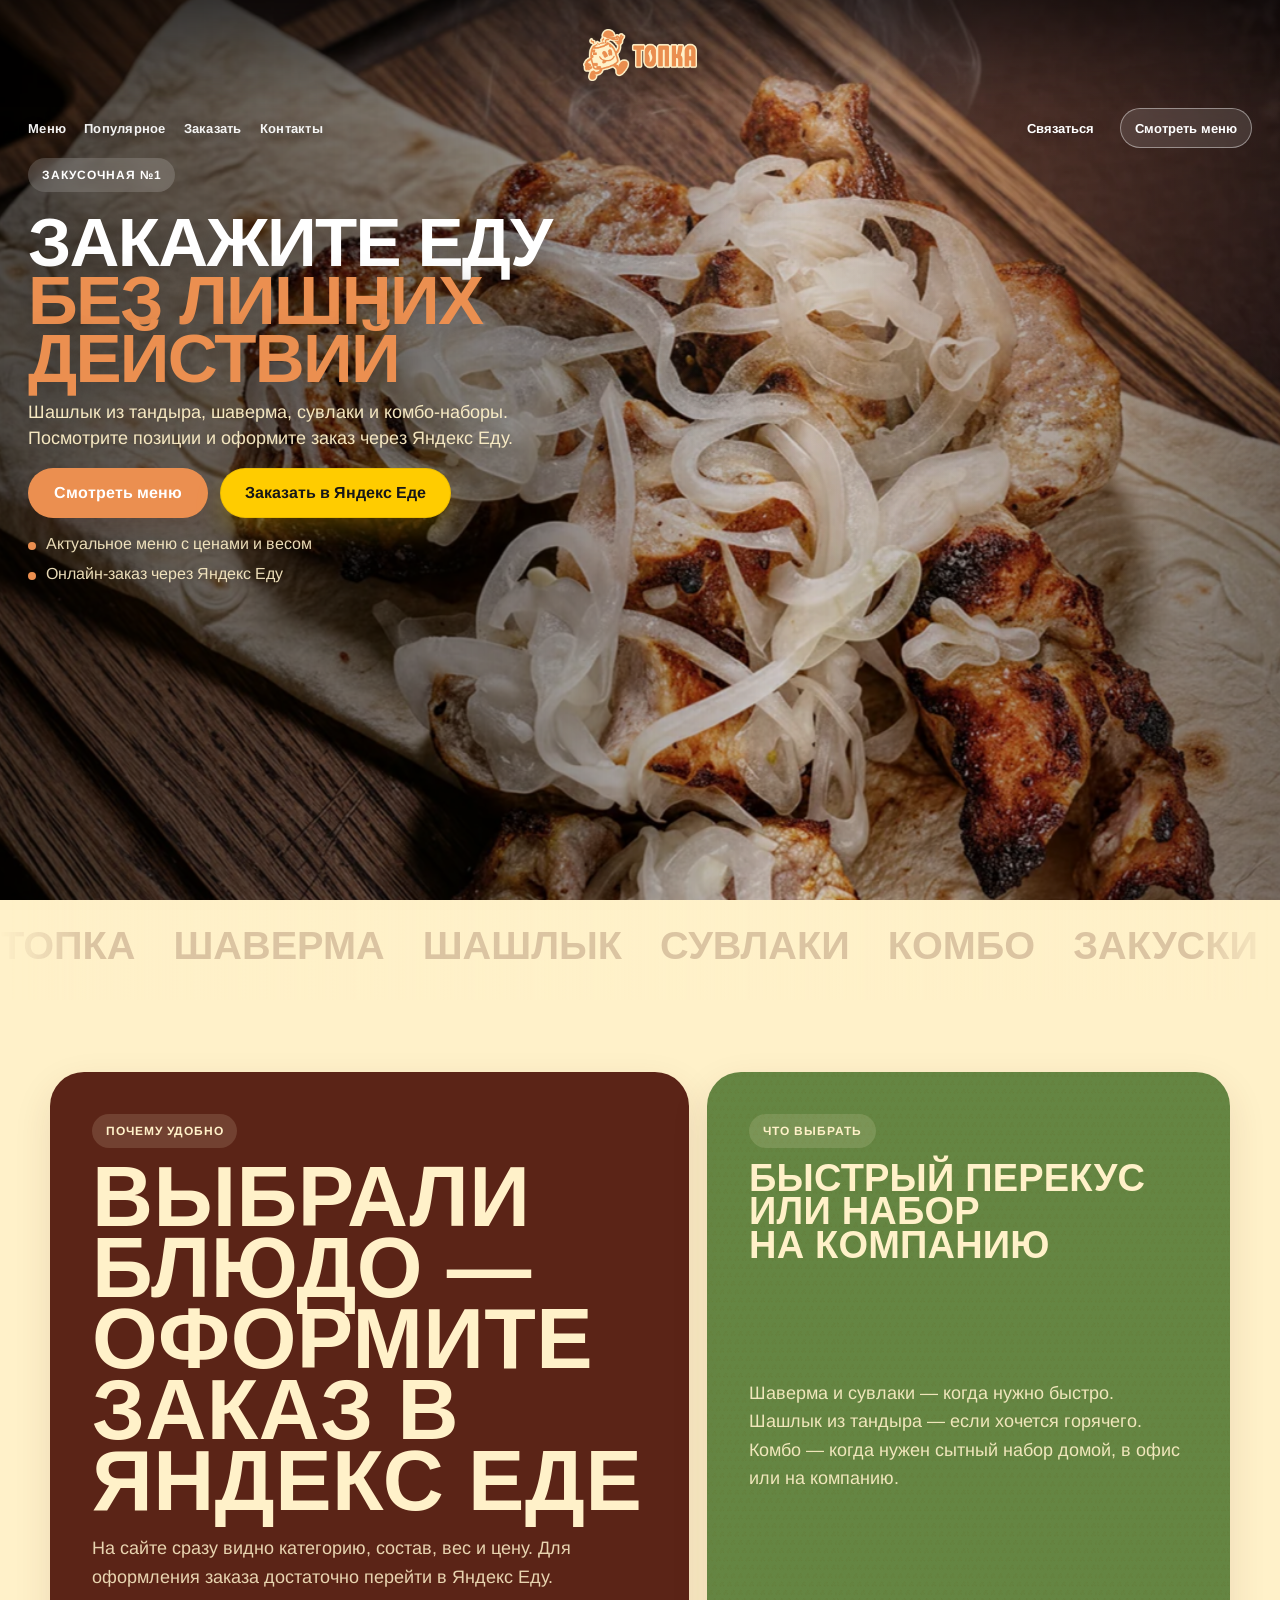
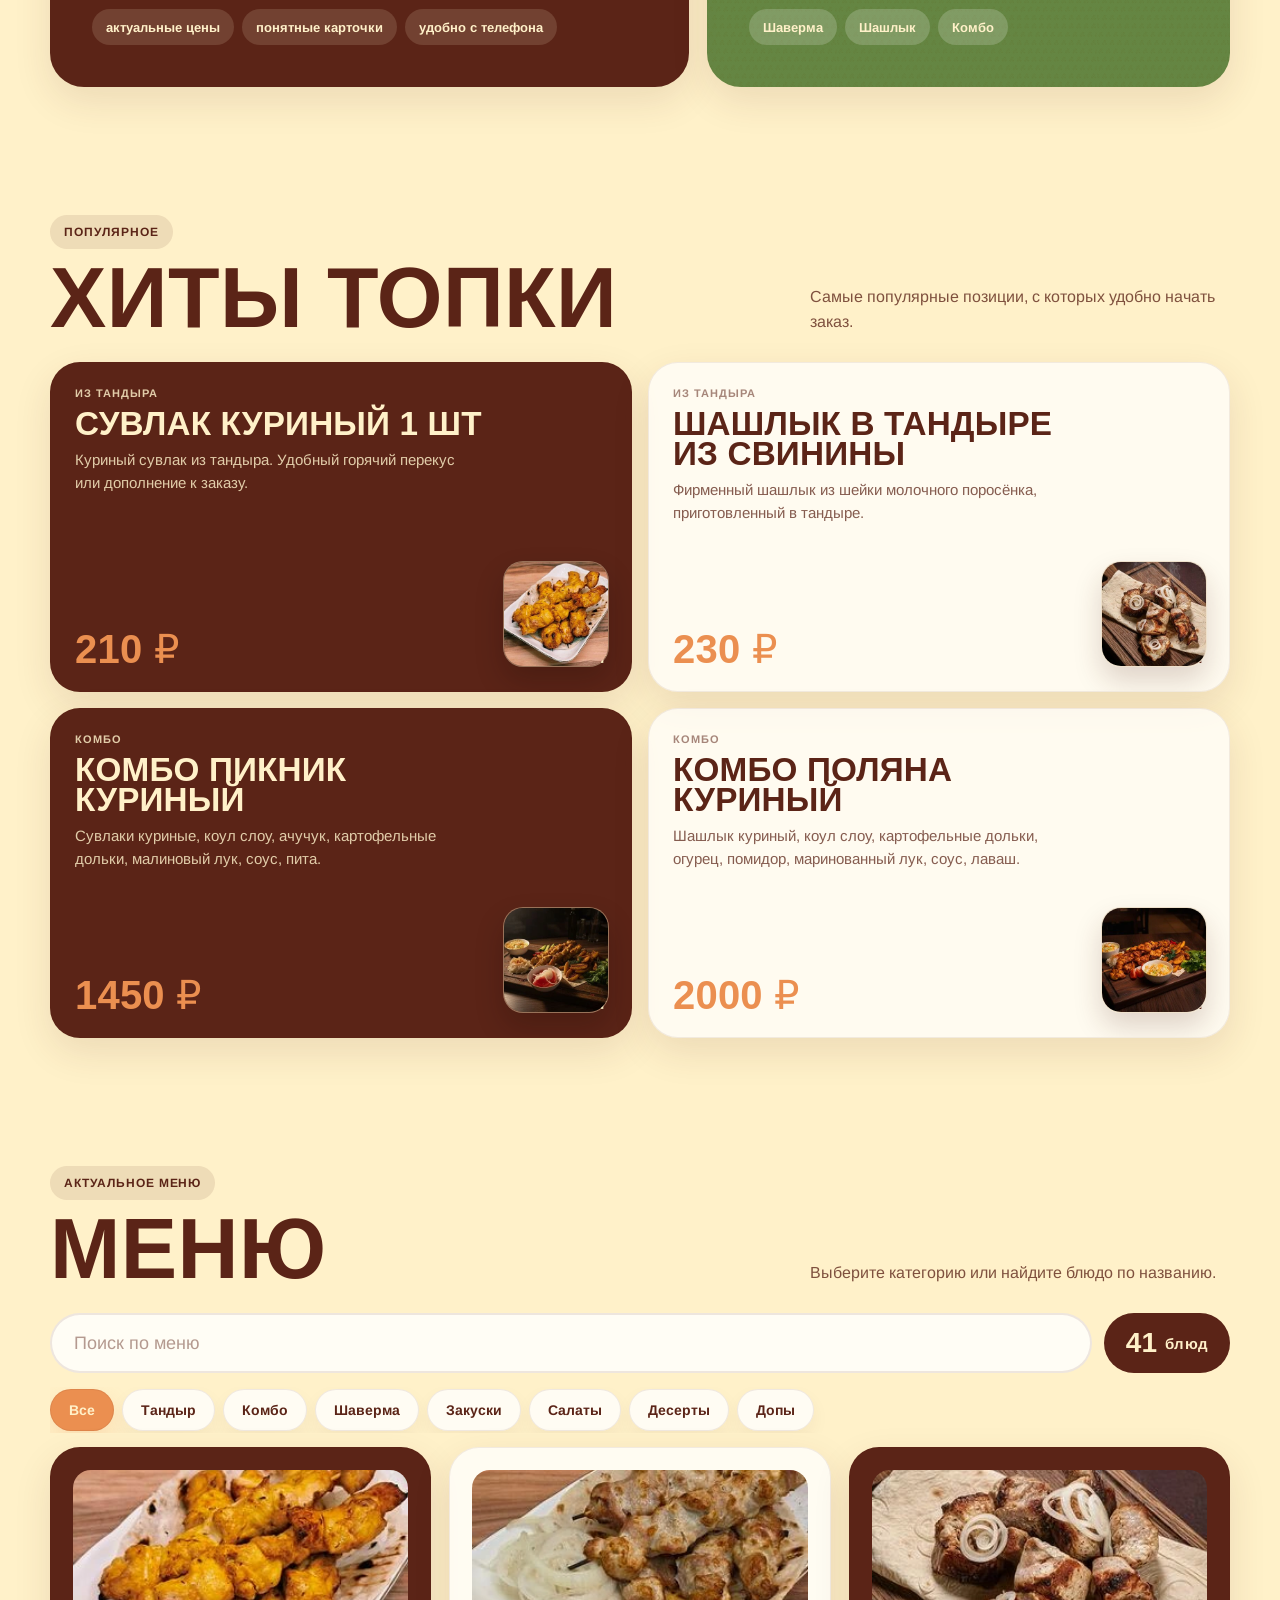
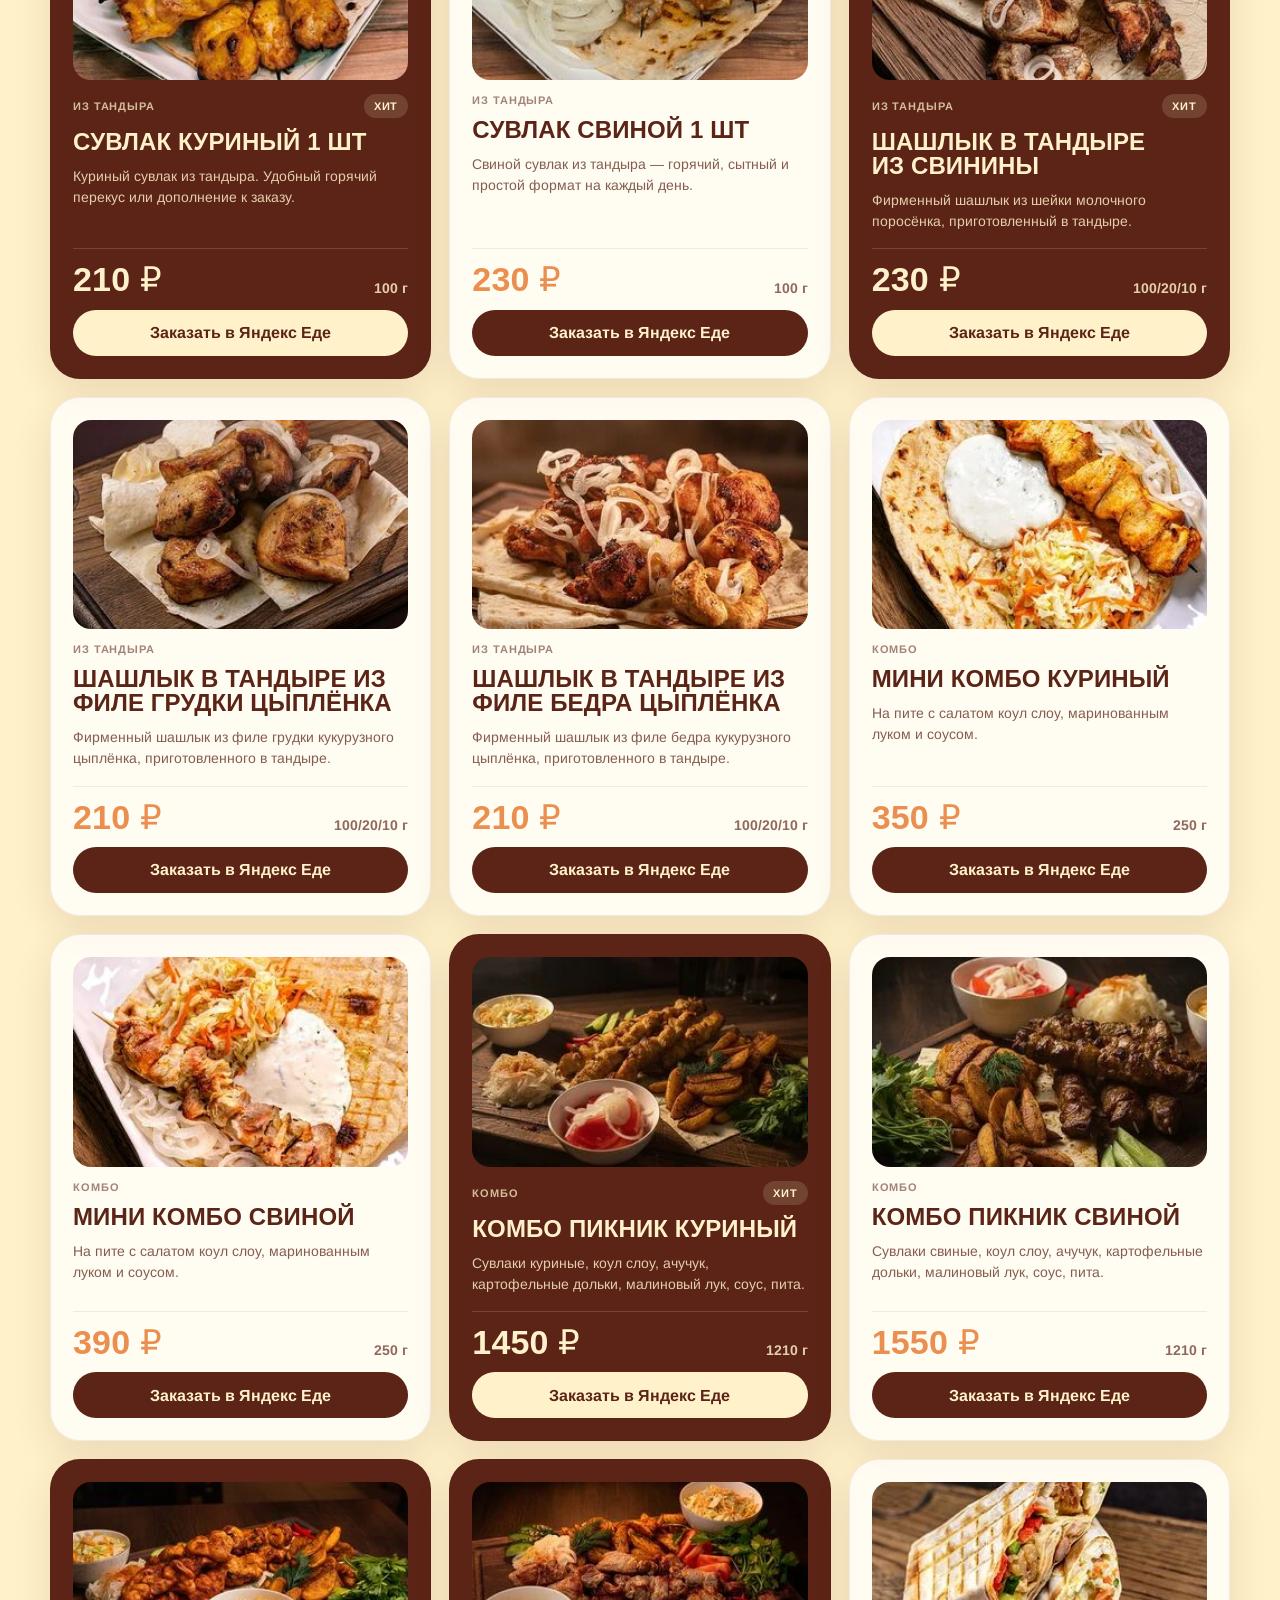
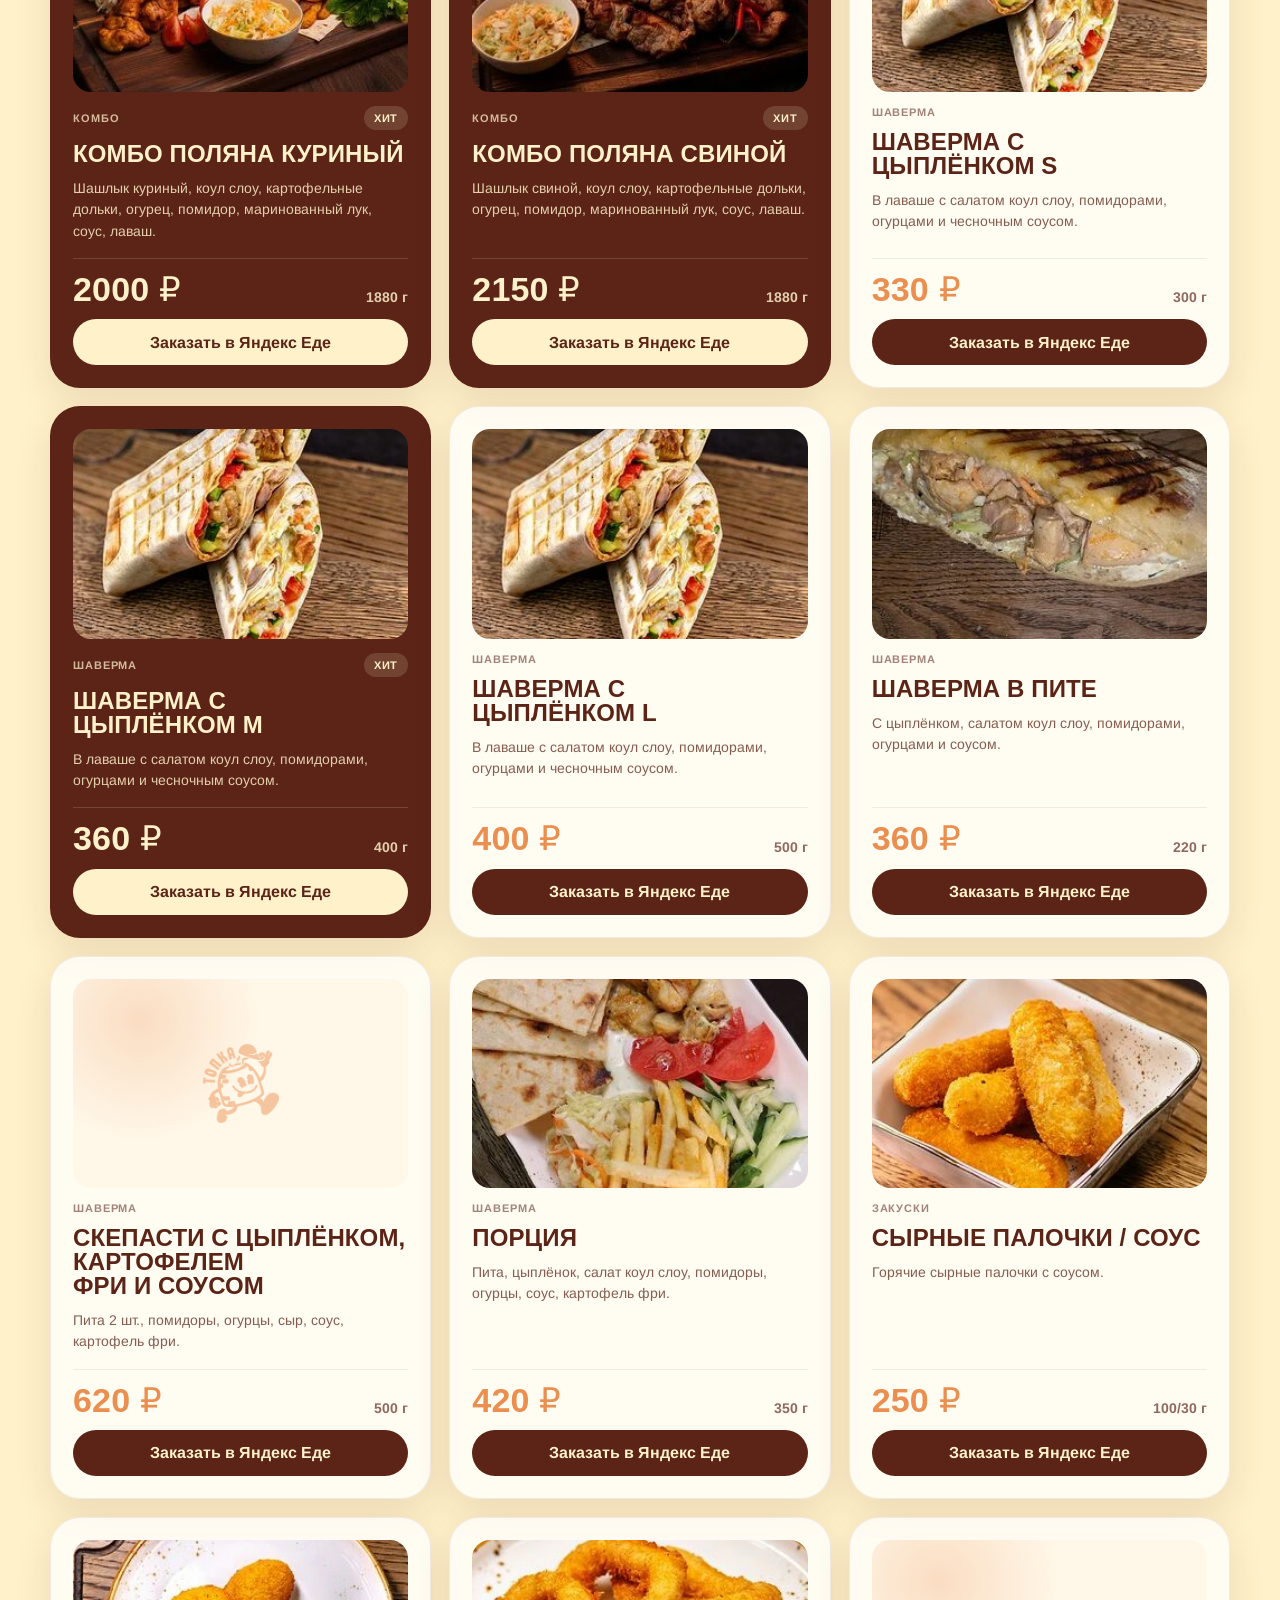
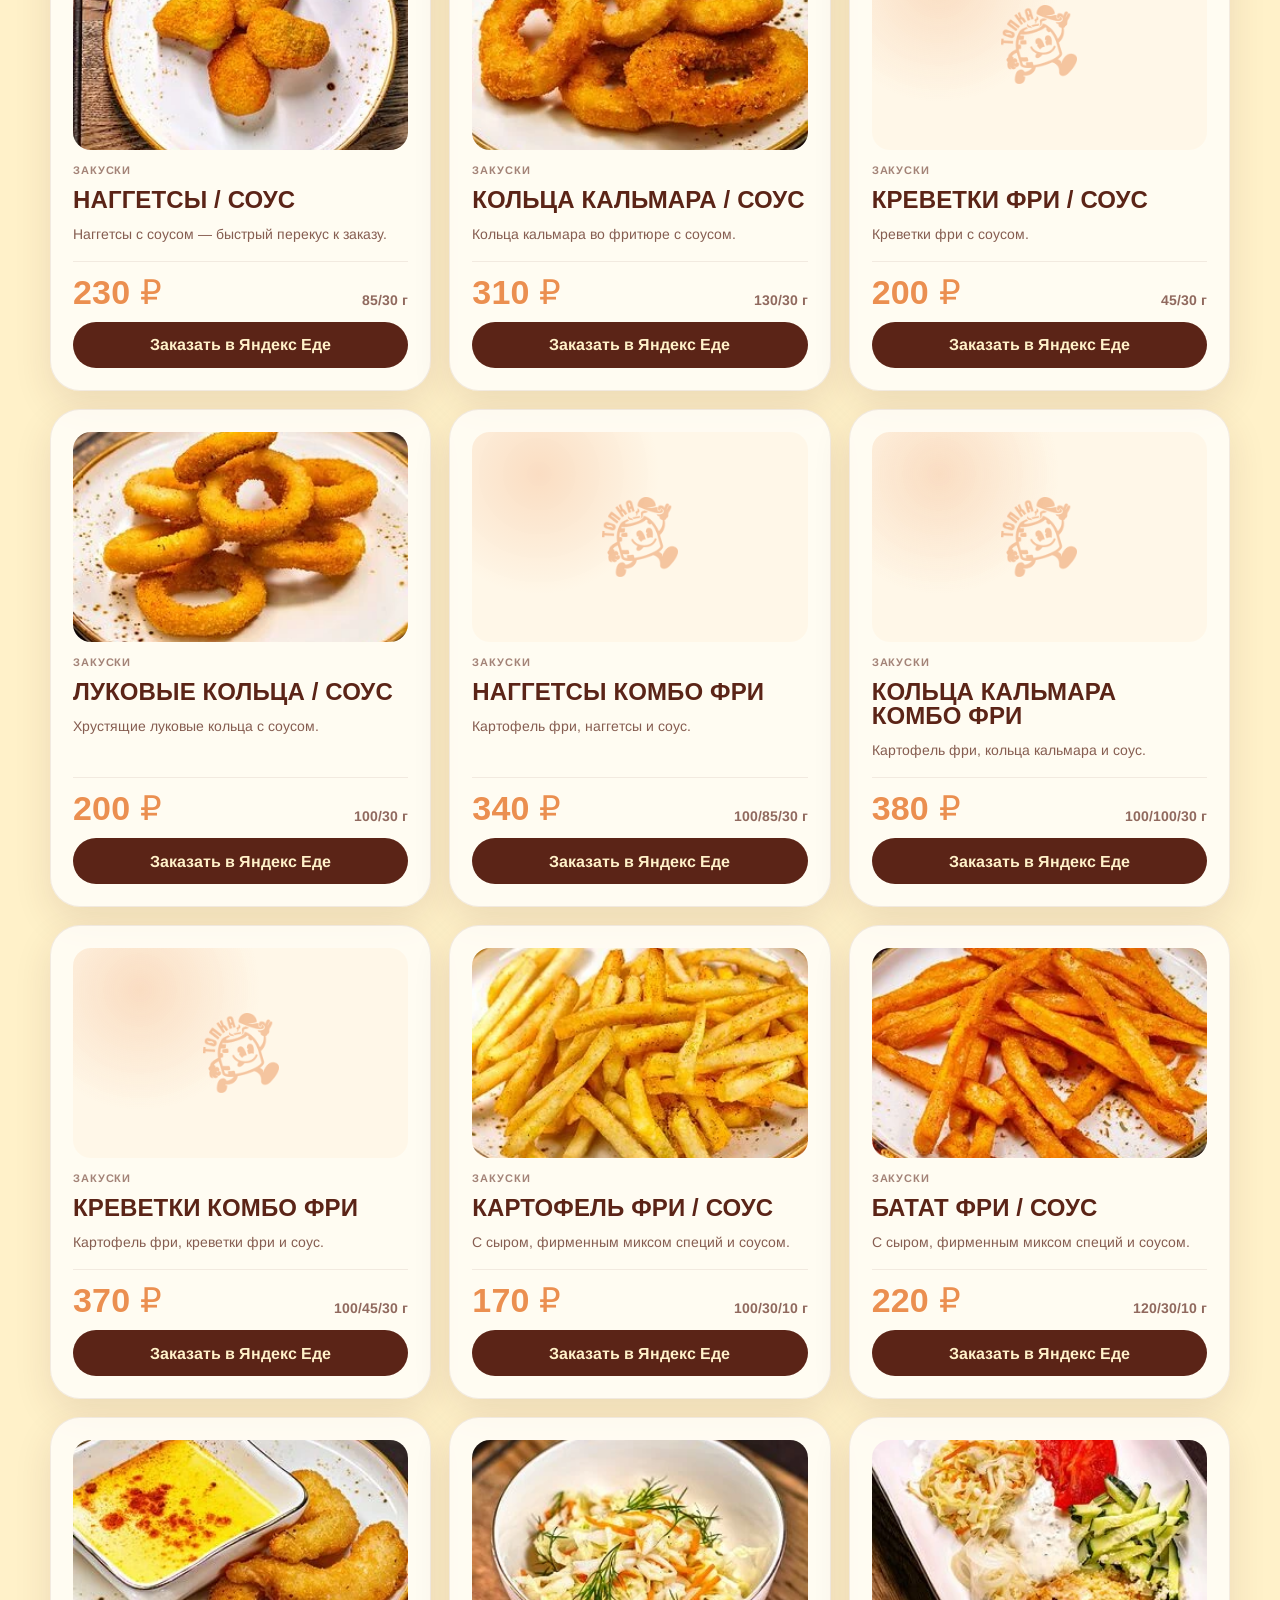
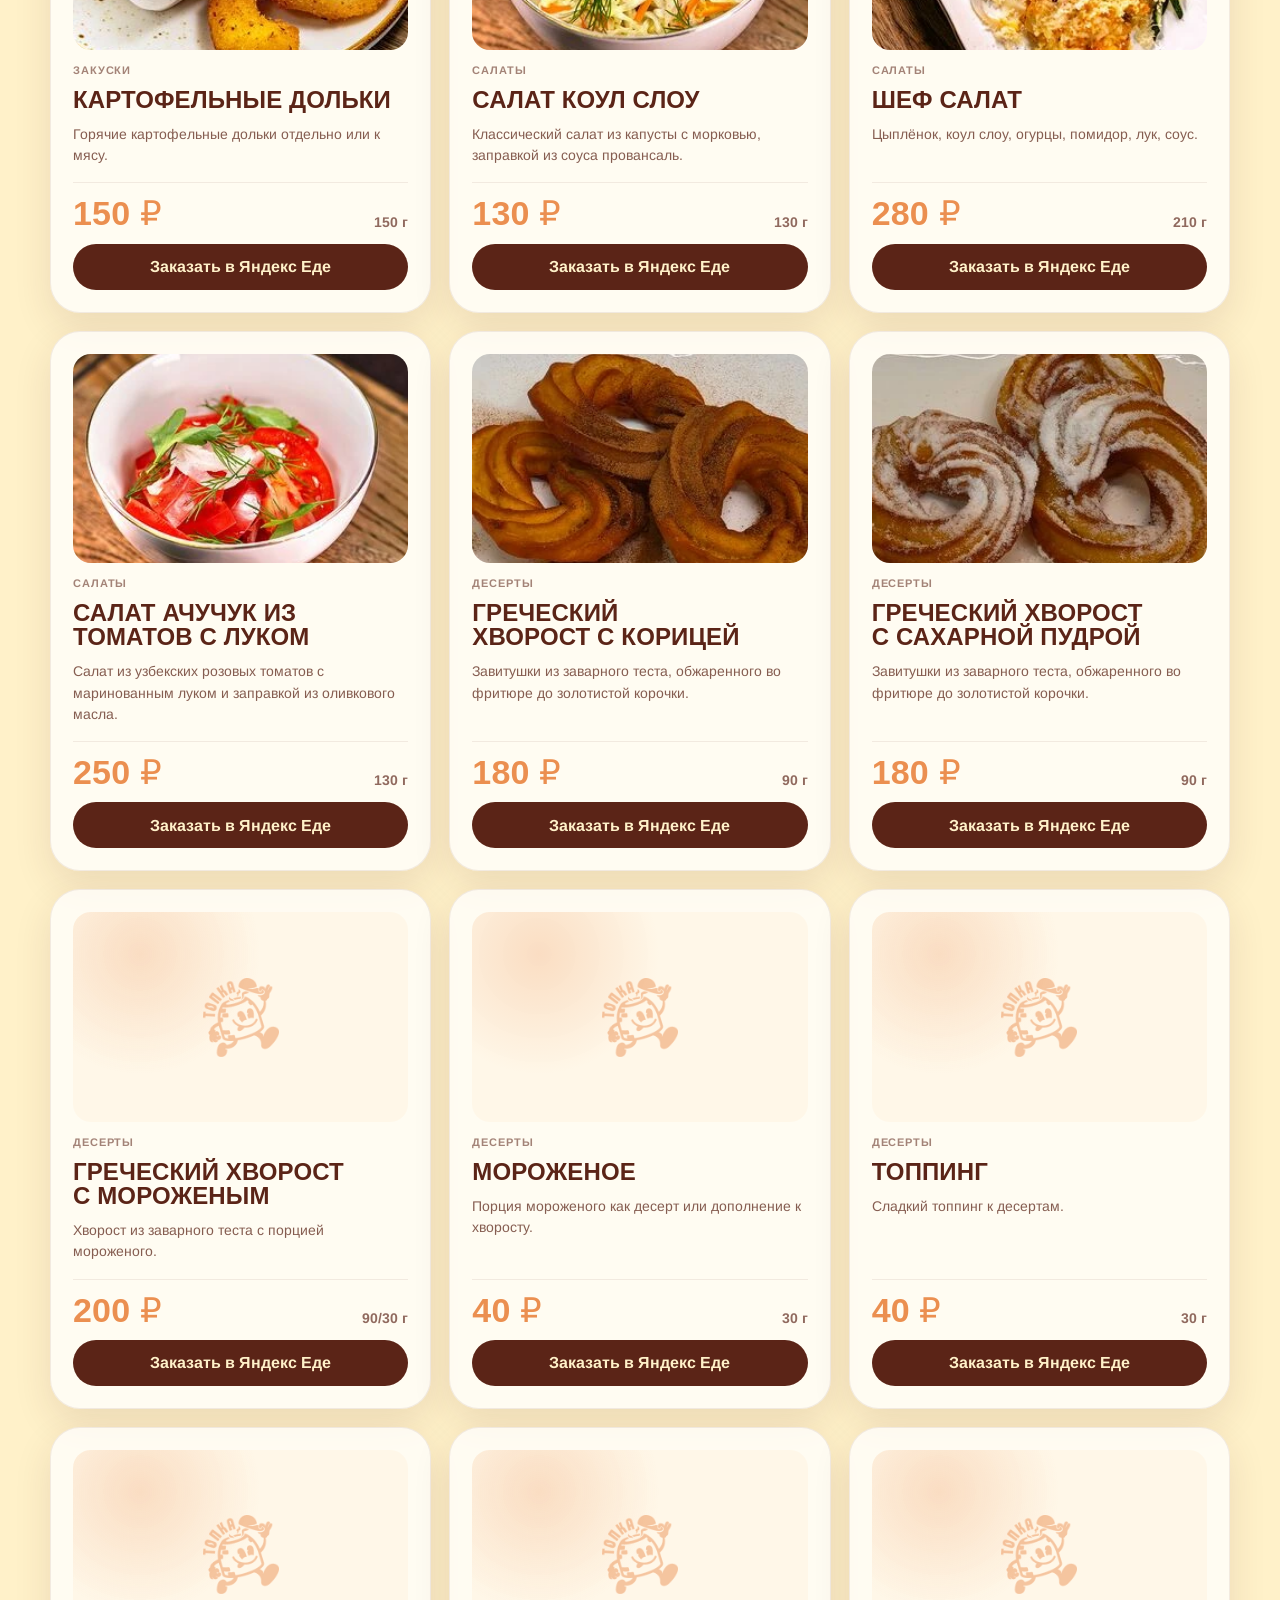
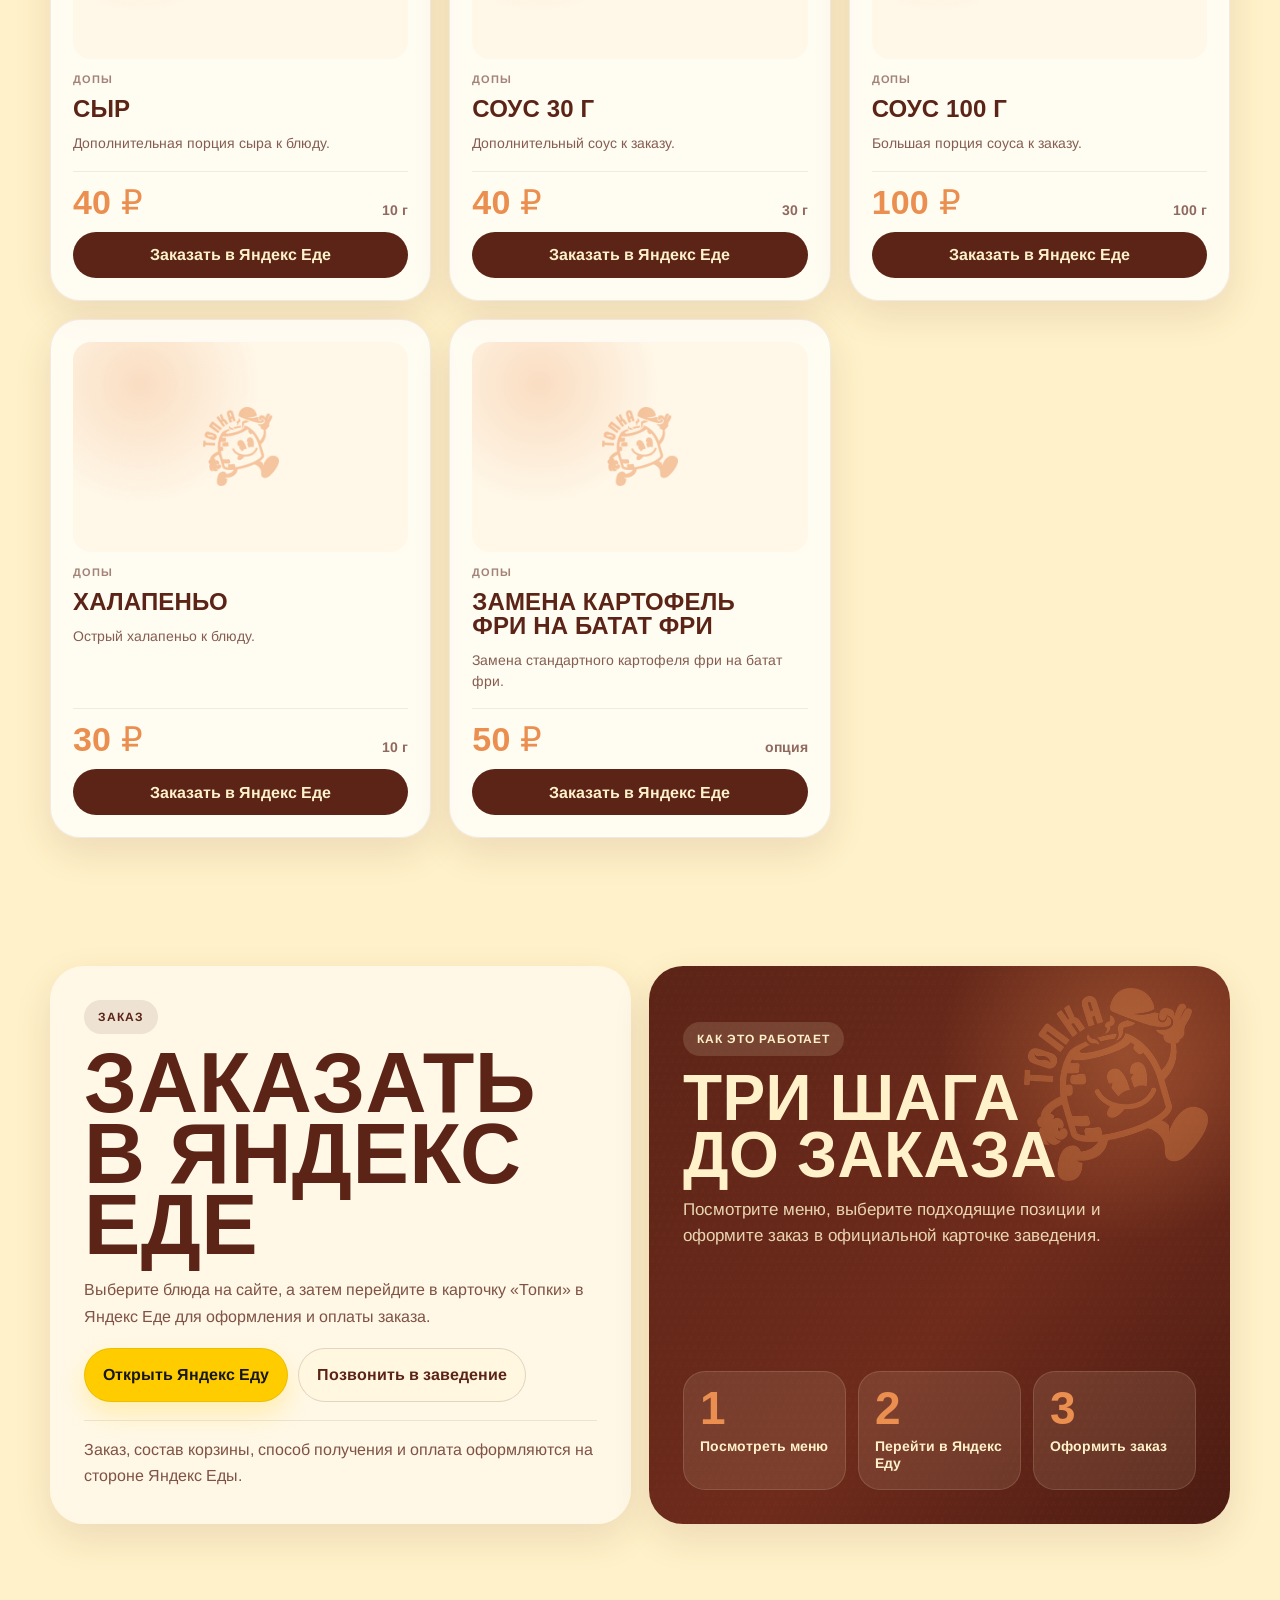
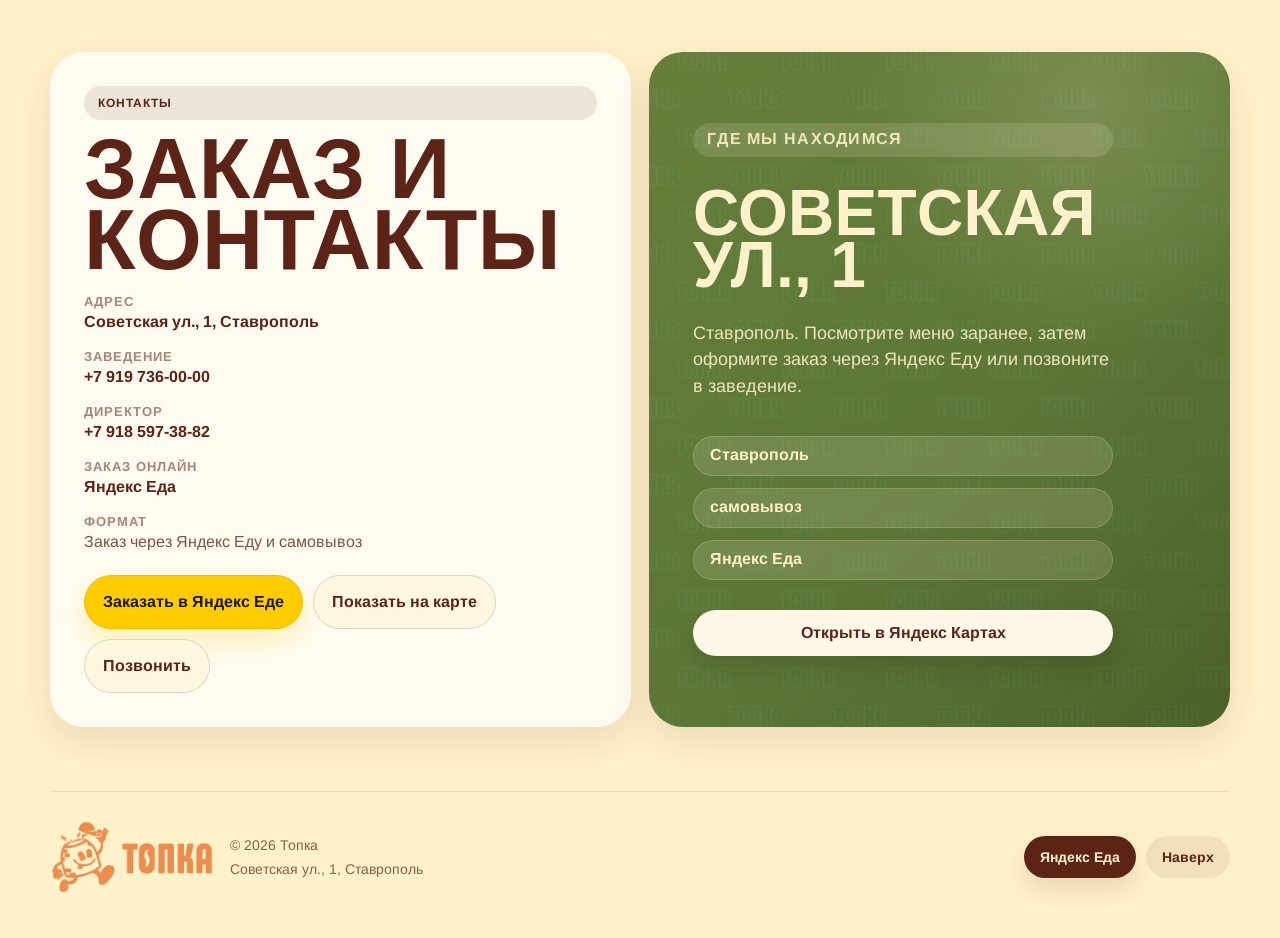
==== commit 7e019368: "Add files via upload" ====
--- a/index.html
+++ b/index.html
@@ -517,7 +517,7 @@
 <div class="menu-card__top">
 <span>Шаверма</span>
 </div>
-<h3 itemprop="name">Снекасти с цыплёнком, картофелем фри и соусом</h3>
+<h3 itemprop="name">Скепасти с цыплёнком, картофелем фри и соусом</h3>
 <p itemprop="description">Пита 2 шт., помидоры, огурцы, сыр, соус, картофель фри.</p>
 <div class="menu-card__meta" itemprop="offers" itemscope="" itemtype="https://schema.org/Offer">
 <meta content="RUB" itemprop="priceCurrency"/>
@@ -1014,9 +1014,17 @@
 </section>
 </main>
 <footer class="footer">
+<div class="footer__brand">
 <img alt="Топка" decoding="async" height="327" src="assets/logo-horizontal.png" width="720"/>
-<p>© 2026 Топка. Советская ул., 1, Ставрополь.</p>
-<a href="#top">Наверх</a>
+<div class="footer__text">
+<p>© 2026 Топка</p>
+<p>Советская ул., 1, Ставрополь</p>
+</div>
+</div>
+<div class="footer__actions">
+<a class="footer__link" href="https://eda.yandex.ru/restaurant/topka_prjdh?utm_campaign=android&amp;utm_medium=referral&amp;utm_source=rst_shared_link" rel="noopener noreferrer" target="_blank">Яндекс Еда</a>
+<a class="footer__link footer__link--ghost" href="#top">Наверх</a>
+</div>
 </footer>
 <a class="floating-order" href="https://eda.yandex.ru/restaurant/topka_prjdh?utm_campaign=android&amp;utm_medium=referral&amp;utm_source=rst_shared_link" rel="noopener noreferrer" target="_blank">Заказать в Яндекс Еде</a>
 <button aria-label="Наверх" class="scroll-top" data-scroll-top="" type="button">↑</button>
--- a/styles.css
+++ b/styles.css
@@ -234,7 +234,7 @@
 .contacts__info{background:rgba(255,255,255,.72)}.contacts__info h2{margin:14px 0 18px}.contacts dl{display:grid;gap:14px;margin:0}.contacts dt{margin-bottom:4px;font-size:13px;font-weight:900;text-transform:uppercase;letter-spacing:.08em;color:rgba(91,36,23,.54)}.contacts dd{margin:0}
 .map-card{position:relative;overflow:hidden;display:flex;align-items:flex-end;min-height:250px;background:linear-gradient(180deg,rgba(91,126,58,.96),rgba(75,106,45,.96));color:var(--cream)}.map-card img{position:absolute;inset:0;width:100%;height:100%;object-fit:cover;opacity:.08}.map-card div{position:relative;display:grid;gap:12px;max-width:420px}.map-card strong{font-family:var(--font-head);font-size:clamp(42px,10vw,64px);line-height:.92;text-transform:uppercase;letter-spacing:-.015em}.map-card span{font-size:16px;line-height:1.55;color:rgba(255,241,201,.9)}
 
-.footer{width:var(--container);margin:0 auto;padding:28px 0 110px;color:rgba(91,36,23,.68);font-size:14px}.footer img{width:160px;margin-bottom:10px}.footer p{margin:0 0 10px}.footer a{font-weight:900}
+.footer{width:var(--container);margin:0 auto;padding:28px 0 110px;display:grid;gap:18px;color:rgba(91,36,23,.72);font-size:14px;border-top:1px solid rgba(91,36,23,.10)}.footer__brand{display:flex;align-items:center;gap:16px;min-width:0}.footer__brand img{display:block;width:164px;height:auto;flex:0 0 auto;object-fit:contain}.footer__text{display:grid;gap:4px}.footer__text p{margin:0;line-height:1.45}.footer__actions{display:flex;flex-wrap:wrap;gap:10px}.footer__link{display:inline-flex;align-items:center;justify-content:center;min-height:42px;padding:0 16px;border-radius:999px;background:var(--brown);color:var(--cream);font-weight:900;text-decoration:none;box-shadow:0 12px 24px rgba(79,35,24,.12)}.footer__link--ghost{background:rgba(91,36,23,.08);color:var(--brown);box-shadow:none}
 .floating-order{position:fixed;left:14px;right:14px;bottom:14px;z-index:45;display:flex;align-items:center;justify-content:center;min-height:54px;border-radius:999px;background:var(--brown);color:var(--cream);font-weight:900;box-shadow:0 18px 30px rgba(79,35,24,.22)}
 .scroll-top{position:fixed;right:14px;bottom:82px;z-index:45;width:48px;height:48px;border:0;border-radius:50%;background:var(--orange);color:var(--cream);font-size:20px;box-shadow:0 18px 30px rgba(235,143,80,.24);opacity:0;pointer-events:none;transform:translateY(12px);transition:.2s ease}.scroll-top.is-visible{opacity:1;pointer-events:auto;transform:none}
 
@@ -244,7 +244,7 @@
   .menu-tools{grid-template-columns:minmax(0,1fr) auto}.menu-count{justify-self:stretch}
   .menu-grid{grid-template-columns:repeat(2,minmax(0,1fr));gap:14px}
   .hit-grid{grid-template-columns:repeat(2,minmax(0,1fr))}
-  .footer{display:flex;align-items:center;justify-content:space-between;gap:18px}.footer img{margin-bottom:0}.footer p{margin:0}
+  .footer{grid-template-columns:minmax(0,1fr) auto;align-items:center;gap:16px 24px}.footer__actions{justify-self:end}
 }
 
 @media (min-width:760px){
@@ -2296,3 +2296,225 @@
 .contacts__buttons{
   flex-wrap:wrap;
 }
+
+
+/* === V24: фиксы логотипа в карточке заказа и аккуратный футер === */
+.order__card--new{
+  gap:22px;
+}
+.order__mascot{
+  width:104px;
+  max-width:none;
+  height:auto;
+  object-fit:contain;
+  right:22px;
+  top:22px;
+  opacity:.32;
+  filter:none;
+}
+.order__card-body{
+  max-width:520px;
+  margin-top:22px;
+  padding-right:92px;
+}
+.order__card-body h3{
+  margin:14px 0 14px;
+  max-width:420px;
+}
+.order__card-body p{
+  max-width:440px;
+}
+.order-steps{
+  gap:12px;
+}
+.order-steps div{
+  display:flex;
+  flex-direction:column;
+  justify-content:flex-start;
+}
+
+@media (min-width:980px){
+  .order__card--new{
+    padding:34px;
+  }
+  .order__card-body h3{
+    font-size:clamp(52px,5.2vw,78px);
+    line-height:.88;
+  }
+}
+
+@media (max-width:979px){
+  .order__mascot{
+    width:88px;
+    right:18px;
+    top:18px;
+    opacity:.24;
+  }
+  .order__card-body{
+    margin-top:12px;
+    padding-right:72px;
+  }
+  .order__card-body h3{
+    font-size:clamp(46px,8vw,68px);
+    max-width:360px;
+  }
+}
+
+@media (max-width:640px){
+  .order__card-body{
+    padding-right:0;
+  }
+  .order__mascot{
+    position:relative;
+    width:84px;
+    right:auto;
+    top:auto;
+    opacity:.36;
+    margin:0 0 -12px auto;
+  }
+  .footer{
+    padding-bottom:36px;
+  }
+  .footer__brand{
+    align-items:flex-start;
+  }
+  .footer__brand img{
+    width:138px;
+  }
+  .footer__actions{
+    width:100%;
+  }
+  .footer__link{
+    flex:1 1 100%;
+  }
+}
+
+
+/* === V25: финальная полировка клиентского вида (хиты/карточки/общий баланс) === */
+.hit-grid{
+  grid-template-columns:repeat(4,minmax(0,1fr));
+  gap:16px;
+}
+.hit-card{
+  min-height:356px;
+  padding:24px;
+  border-radius:30px;
+  gap:10px;
+}
+.hit-card h3{
+  font-size:clamp(24px,2.6vw,34px);
+  line-height:.9;
+  padding-right:124px;
+  text-wrap:balance;
+}
+.hit-card p{
+  font-size:15px;
+  line-height:1.5;
+  padding-right:126px;
+  max-width:none;
+}
+.hit-card__label{
+  font-size:11px;
+  letter-spacing:.09em;
+}
+.hit-card img{
+  position:absolute;
+  right:22px;
+  bottom:24px;
+  width:106px;
+  height:106px;
+  object-fit:cover;
+  object-position:center;
+  border-radius:20px;
+  opacity:1;
+  background:rgba(255,247,224,.92);
+  border:1px solid rgba(91,36,23,.10);
+  box-shadow:0 14px 28px rgba(79,35,24,.18);
+}
+.hit-card:nth-child(odd) img{
+  background:rgba(255,241,201,.18);
+  border-color:rgba(255,241,201,.24);
+  box-shadow:0 14px 28px rgba(25,10,6,.22);
+}
+.hit-card__meta{
+  align-items:flex-end;
+}
+.hit-card__meta strong{
+  font-size:40px;
+  line-height:.9;
+}
+.hit-card__meta span{
+  font-size:16px;
+  font-weight:700;
+}
+.section-head h2,
+.order__content h2,
+.contacts__info strong,
+.map-card__content strong{
+  text-wrap:balance;
+}
+@media (min-width:980px) and (max-width:1280px){
+  .hit-grid{
+    grid-template-columns:repeat(2,minmax(0,1fr)) !important;
+    gap:16px !important;
+  }
+  .hit-card{
+    min-height:330px !important;
+  }
+}
+@media (min-width:761px) and (max-width:979px){
+  .hit-grid{
+    grid-template-columns:repeat(2,minmax(0,1fr));
+    gap:14px;
+  }
+  .hit-card{
+    min-height:320px;
+  }
+  .hit-card h3,
+  .hit-card p{
+    padding-right:116px;
+  }
+  .hit-card img{
+    width:96px;
+    height:96px;
+    right:18px;
+    bottom:20px;
+  }
+}
+@media (max-width:760px){
+  .hit-grid{
+    grid-template-columns:1fr !important;
+    gap:14px !important;
+  }
+  .hit-card{
+    min-height:auto !important;
+    padding:18px !important;
+    display:grid;
+    grid-template-columns:1fr;
+    gap:12px;
+  }
+  .hit-card h3,
+  .hit-card p{
+    padding-right:0 !important;
+  }
+  .hit-card h3{
+    font-size:clamp(26px,8vw,34px);
+  }
+  .hit-card img{
+    position:relative !important;
+    right:auto !important;
+    bottom:auto !important;
+    width:100% !important;
+    height:170px !important;
+    margin-top:4px;
+    border-radius:18px !important;
+    order:4;
+  }
+  .hit-card__meta{
+    order:5;
+    margin-top:0;
+  }
+  .hit-card__meta strong{
+    font-size:34px;
+  }
+}
